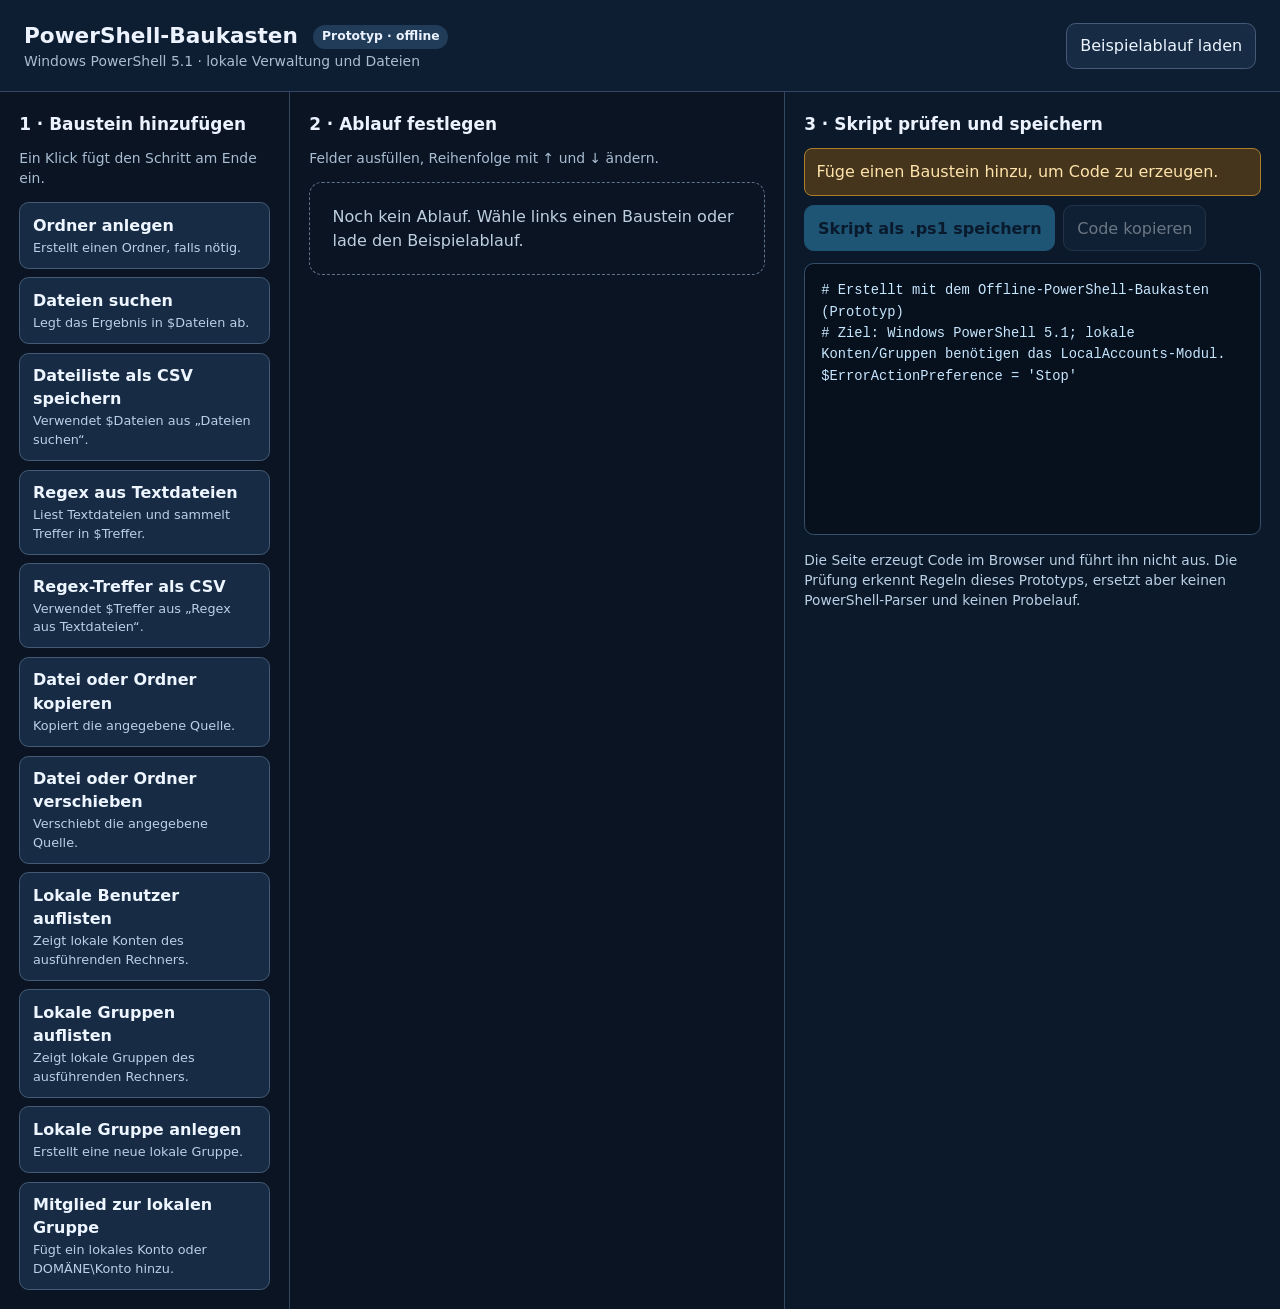
==== index.html @ 5ce344b5 "Add offline PowerShell builder prototype with regex extraction" ====
<!doctype html>
<html lang="de">
<head>
  <meta charset="utf-8">
  <meta name="viewport" content="width=device-width, initial-scale=1">
  <title>PowerShell-Baukasten · Offline-Prototyp</title>
  <style>
    :root { color-scheme: dark; font: 16px/1.45 system-ui, Segoe UI, sans-serif; background:#0a1423; color:#ecf3ff }
    * { box-sizing:border-box }
    body { margin:0 }
    button, input { font:inherit }
    button { border:1px solid #445a77; background:#172b44; color:#edf5ff; padding:.65rem .8rem; border-radius:.6rem; cursor:pointer }
    button:hover, button:focus-visible { background:#244363; outline-color:#6dbdfd }
    button:disabled { opacity:.42; cursor:default }
    .primary { background:#38a5db; border-color:#38a5db; color:#061c30; font-weight:700 }
    .primary:hover { background:#6bc5ee }
    header { display:flex; align-items:center; justify-content:space-between; flex-wrap:wrap; gap:1rem; padding:1.25rem 1.5rem; border-bottom:1px solid #344762; background:#0e1e32 }
    h1 { font-size:1.35rem; margin:0 }
    h2 { font-size:1.06rem; margin:0 0 .75rem }
    h3 { font-size:1rem; margin:0 }
    p { margin:.35rem 0 .85rem; color:#bad0e6 }
    .small { font-size:.87rem; color:#a9bdd2 }
    .tag { display:inline-block; background:#203c58; padding:.2rem .55rem; border-radius:999px; font-size:.77rem; margin-left:.5rem; vertical-align:middle }
    main { display:grid; grid-template-columns: minmax(220px,290px) minmax(370px,1fr) minmax(370px,1fr); min-height:calc(100vh - 80px) }
    section { padding:1.2rem; min-width:0; border-right:1px solid #344762 }
    section:last-child { border:0; background:#0c192a }
    .catalog { display:grid; gap:.55rem }
    .catalog button { text-align:left; display:grid; gap:.12rem }
    .catalog small { font-size:.8rem; color:#bad0e6 }
    .step { background:#13283d; border:1px solid #3c5873; border-radius:.8rem; padding:1rem; margin-bottom:.8rem }
    .stephead { display:flex; align-items:start; justify-content:space-between; gap:.5rem }
    .actions { display:flex; flex-wrap:wrap; gap:.35rem; justify-content:flex-end }
    .actions button { padding:.25rem .5rem; font-size:.86rem }
    .fields { display:grid; grid-template-columns:repeat(auto-fit,minmax(180px,1fr)); gap:.65rem; margin-top:.9rem }
    label { display:grid; gap:.25rem; color:#d7e8f8; font-size:.89rem }
    input { width:100%; border:1px solid #5d7691; border-radius:.4rem; background:#091a2b; color:#fff; padding:.55rem }
    input:focus-visible { outline:2px solid #65bdff }
    .warning { background:#45351d; border:1px solid #ad7e2a; color:#ffe3aa; border-radius:.5rem; padding:.7rem; margin:.6rem 0 }
    .ok { color:#b3e1ca; padding:.4rem 0 }
    pre { margin:.75rem 0; padding:1rem; min-height:17rem; background:#07111e; color:#c7e7ff; border:1px solid #36506b; border-radius:.6rem; white-space:pre-wrap; overflow-wrap:anywhere; font: .86rem/1.55 Consolas, 'Courier New', monospace }
    .toolbar { display:flex; gap:.5rem; flex-wrap:wrap }
    .empty { border:1px dashed #60748b; border-radius:.8rem; padding:1.4rem; color:#bed0e0 }
    .footnote { margin-top:1rem; font-size:.86rem }
    @media(max-width:1100px) { main { grid-template-columns:260px 1fr } section:last-child { grid-column:1/-1; border-top:1px solid #344762 } }
    @media(max-width:700px) { main { display:block } section { border-right:0; border-bottom:1px solid #344762 } }
  </style>
</head>
<body>
  <header>
    <div><h1>PowerShell-Baukasten <span class="tag">Prototyp · offline</span></h1><div class="small">Windows PowerShell 5.1 · lokale Verwaltung und Dateien</div></div>
    <button id="sample">Beispielablauf laden</button>
  </header>
  <main>
    <section aria-labelledby="catalog-title">
      <h2 id="catalog-title">1 · Baustein hinzufügen</h2>
      <p class="small">Ein Klick fügt den Schritt am Ende ein.</p>
      <div class="catalog" id="catalog"></div>
    </section>
    <section aria-labelledby="steps-title">
      <h2 id="steps-title">2 · Ablauf festlegen</h2>
      <p class="small">Felder ausfüllen, Reihenfolge mit ↑ und ↓ ändern.</p>
      <div id="steps" aria-live="polite"></div>
    </section>
    <section aria-labelledby="preview-title">
      <h2 id="preview-title">3 · Skript prüfen und speichern</h2>
      <div id="feedback" aria-live="polite"></div>
      <div class="toolbar">
        <button class="primary" id="download">Skript als .ps1 speichern</button>
        <button id="copy">Code kopieren</button>
      </div>
      <pre id="code" aria-label="PowerShell-Code"></pre>
      <p class="footnote">Die Seite erzeugt Code im Browser und führt ihn nicht aus. Die Prüfung erkennt Regeln dieses Prototyps, ersetzt aber keinen PowerShell-Parser und keinen Probelauf.</p>
    </section>
  </main>
  <script>
  'use strict';
  // Jede Definition enthält die Formularfelder und genau einen Codegenerator.
  // PowerShell-Literale werden nur über psQuote() erzeugt, um Eingaben abzugrenzen.
  const defs = {
    folder: { title:'Ordner anlegen', detail:'Erstellt einen Ordner, falls nötig.', fields:[['path','Ordnerpfad','C:\\Daten\\Archiv']], code:v=>`New-Item -ItemType Directory -Path ${psQuote(v.path)} -Force -ErrorAction Stop | Out-Null` },
    files: { title:'Dateien suchen', detail:'Legt das Ergebnis in $Dateien ab.', fields:[['path','Suchordner','C:\\Daten'],['filter','Dateimuster','*.txt']], code:v=>`$Dateien = @(Get-ChildItem -LiteralPath ${psQuote(v.path)} -Filter ${psQuote(v.filter)} -File -ErrorAction Stop)` },
    export: { title:'Dateiliste als CSV speichern', detail:'Verwendet $Dateien aus „Dateien suchen“.', fields:[['path','CSV-Zieldatei','C:\\Daten\\dateiliste.csv']], code:v=>`$Dateien | Select-Object Name, FullName, Length, LastWriteTime | Export-Csv -LiteralPath ${psQuote(v.path)} -NoTypeInformation -Delimiter ';' -Encoding UTF8 -ErrorAction Stop` },
    regex: { title:'Regex aus Textdateien', detail:'Liest Textdateien und sammelt Treffer in $Treffer.', fields:[['path','Suchordner','C:\\Daten'],['filter','Dateimuster','*.txt'],['pattern','Regulärer Ausdruck','(?m)^Kundennummer:\\s*(?<wert>\\S+)'],['group','Gruppe (Name oder Nummer)','wert']], code:v=>`$Treffer = @(foreach ($Datei in Get-ChildItem -LiteralPath ${psQuote(v.path)} -Filter ${psQuote(v.filter)} -File -ErrorAction Stop) {\r\n    $Inhalt = [string](Get-Content -LiteralPath $Datei.FullName -Raw -Encoding UTF8 -ErrorAction Stop)\r\n    foreach ($Fund in [regex]::Matches($Inhalt, ${psQuote(v.pattern)})) {\r\n        $Teil = $Fund.Groups[${/^\d+$/.test(v.group)?Number(v.group):psQuote(v.group)}]\r\n        if ($Teil.Success) {\r\n            [pscustomobject]@{ Datei = $Datei.FullName; Wert = $Teil.Value }\r\n        }\r\n    }\r\n})` },
    exportRegex: { title:'Regex-Treffer als CSV', detail:'Verwendet $Treffer aus „Regex aus Textdateien“.', fields:[['path','CSV-Zieldatei','C:\\Daten\\treffer.csv']], code:v=>`$Treffer | Export-Csv -LiteralPath ${psQuote(v.path)} -NoTypeInformation -Delimiter ';' -Encoding UTF8 -ErrorAction Stop` },
    copy: { title:'Datei oder Ordner kopieren', detail:'Kopiert die angegebene Quelle.', fields:[['source','Quellpfad','C:\\Daten\\Bericht.txt'],['target','Zielpfad','C:\\Archiv\\Bericht.txt']], code:v=>`Copy-Item -LiteralPath ${psQuote(v.source)} -Destination ${psQuote(v.target)} -Recurse -ErrorAction Stop` },
    move: { title:'Datei oder Ordner verschieben', detail:'Verschiebt die angegebene Quelle.', fields:[['source','Quellpfad','C:\\Daten\\Bericht.txt'],['target','Zielpfad','C:\\Archiv\\Bericht.txt']], code:v=>`Move-Item -LiteralPath ${psQuote(v.source)} -Destination ${psQuote(v.target)} -ErrorAction Stop` },
    users: { title:'Lokale Benutzer auflisten', detail:'Zeigt lokale Konten des ausführenden Rechners.', fields:[], code:()=>`Get-LocalUser | Select-Object Name, Enabled, Description | Format-Table -AutoSize` },
    groups: { title:'Lokale Gruppen auflisten', detail:'Zeigt lokale Gruppen des ausführenden Rechners.', fields:[], code:()=>`Get-LocalGroup | Select-Object Name, Description | Format-Table -AutoSize` },
    newgroup: { title:'Lokale Gruppe anlegen', detail:'Erstellt eine neue lokale Gruppe.', fields:[['group','Gruppenname','Projektteam']], code:v=>`New-LocalGroup -Name ${psQuote(v.group)} -ErrorAction Stop | Out-Null` },
    addmember: { title:'Mitglied zur lokalen Gruppe', detail:'Fügt ein lokales Konto oder DOMÄNE\\Konto hinzu.', fields:[['group','Gruppenname','Projektteam'],['member','Benutzer oder DOMÄNE\\Benutzer','Max']], code:v=>`Add-LocalGroupMember -Group ${psQuote(v.group)} -Member ${psQuote(v.member)} -ErrorAction Stop` }
  };
  const state = [];
  let nextId = 1;
  const $ = id => document.getElementById(id);
  const psQuote = value => "'" + value.replace(/'/g,"''") + "'";
  const badInput = value => /[\r\n\u0000-\u001f]/.test(value);

  function add(type, values={}) {
    state.push({id:nextId++, type, values:{...values}});
    render();
  }
  function renderCatalog() {
    for (const [type, d] of Object.entries(defs)) {
      const btn=document.createElement('button'); btn.type='button';
      const strong=document.createElement('strong'); strong.textContent=d.title;
      const small=document.createElement('small'); small.textContent=d.detail;
      btn.append(strong,small); btn.addEventListener('click',()=>add(type));
      $('catalog').append(btn);
    }
  }
  function renderSteps() {
    const root=$('steps'); root.replaceChildren();
    if (!state.length) { const empty=document.createElement('div'); empty.className='empty'; empty.textContent='Noch kein Ablauf. Wähle links einen Baustein oder lade den Beispielablauf.'; root.append(empty); return; }
    state.forEach((step,index)=>{
      const d=defs[step.type], card=document.createElement('article'); card.className='step';
      const head=document.createElement('div'); head.className='stephead';
      const title=document.createElement('h3'); title.textContent=`${index+1}. ${d.title}`;
      const actions=document.createElement('div'); actions.className='actions';
      for (const [label,delta] of [['↑',-1],['↓',1]]) {
        const btn=document.createElement('button'); btn.type='button'; btn.textContent=label;
        btn.setAttribute('aria-label',`${d.title} ${delta<0?'nach oben':'nach unten'}`);
        btn.disabled=index+delta<0 || index+delta>=state.length;
        btn.onclick=()=>{ [state[index],state[index+delta]]=[state[index+delta],state[index]]; render(); };
        actions.append(btn);
      }
      const remove=document.createElement('button'); remove.type='button'; remove.textContent='Entfernen';
      remove.onclick=()=>{state.splice(index,1);render()}; actions.append(remove);
      head.append(title,actions); card.append(head);
      if (d.fields.length) {
        const fields=document.createElement('div'); fields.className='fields';
        for (const [key,labelText,hint] of d.fields) {
          const label=document.createElement('label'); label.textContent=labelText;
          const input=document.createElement('input'); input.type='text'; input.placeholder=hint;
          input.value=step.values[key]??''; input.autocomplete='off';
          input.addEventListener('input',()=>{step.values[key]=input.value;updatePreview()});
          label.append(input); fields.append(label);
        }
        card.append(fields);
      }
      root.append(card);
    });
  }
  function build() {
    const errors=[], warnings=[], lines=[
      '# Erstellt mit dem Offline-PowerShell-Baukasten (Prototyp)',
      '# Ziel: Windows PowerShell 5.1; lokale Konten/Gruppen benötigen das LocalAccounts-Modul.',
      "$ErrorActionPreference = 'Stop'",''
    ];
    let seenFiles=false, seenRegex=false;
    const knownGroups=new Set();
    state.forEach((step,index)=>{
      const d=defs[step.type], v={}, number=index+1;
      for (const [key,label] of d.fields) {
        v[key]=(step.values[key]??'').trim();
        if (!v[key]) errors.push(`Schritt ${number}: „${label}“ fehlt.`);
        else if (badInput(v[key])) errors.push(`Schritt ${number}: „${label}“ enthält einen Zeilenumbruch oder ein Steuerzeichen.`);
      }
      if (step.type==='export' && !seenFiles) errors.push(`Schritt ${number}: „Dateien suchen“ muss vor dem CSV-Export stehen.`);
      if (step.type==='files') seenFiles=true;
      if (step.type==='exportRegex' && !seenRegex) errors.push(`Schritt ${number}: „Regex aus Textdateien“ muss vor dem Treffer-Export stehen.`);
      if (step.type==='regex') {
        seenRegex=true;
        if (v.group && !/^(?:0|[1-9]\d{0,3}|[A-Za-z_][A-Za-z_0-9]*)$/.test(v.group))
          errors.push(`Schritt ${number}: Die Regex-Gruppe muss eine Zahl oder ein Gruppenname sein.`);
        warnings.push(`Schritt ${number}: Die Dateien werden als UTF-8 gelesen. Die Regex-Syntax wird erst durch PowerShell beim Ausführen geprüft.`);
      }
      if (step.type==='addmember' && v.group && !knownGroups.has(v.group.toLocaleLowerCase('de-DE')))
        warnings.push(`Schritt ${number}: Die Gruppe „${v.group}“ muss bereits existieren oder vorher angelegt werden.`);
      if (step.type==='newgroup' && v.group) knownGroups.add(v.group.toLocaleLowerCase('de-DE'));
      if (['copy','move'].includes(step.type) && v.source && v.target && v.source.toLowerCase()===v.target.toLowerCase())
        errors.push(`Schritt ${number}: Quelle und Ziel sind identisch.`);
      if (Object.values(v).some(value=>!value || badInput(value))) {
        lines.push(`# Schritt ${number}: ${d.title} – Eingaben fehlen oder sind ungültig.`,'');
      } else {
        lines.push(`# Schritt ${number}: ${d.title}`,d.code(v),'');
      }
    });
    if (!state.length) warnings.push('Füge einen Baustein hinzu, um Code zu erzeugen.');
    if (state.some(step=>['users','groups','newgroup','addmember'].includes(step.type)))
      warnings.push('Lokale Benutzer und Gruppen beziehen sich auf den Rechner, auf dem das Skript später läuft. Das LocalAccounts-Modul ist in der 32-Bit-PowerShell auf einem 64-Bit-System nicht verfügbar.');
    return {code:lines.join('\r\n').trimEnd()+'\r\n',errors,warnings};
  }
  function updatePreview() {
    const result=build(), feedback=$('feedback'); feedback.replaceChildren();
    for (const message of result.errors) { const p=document.createElement('div');p.className='warning';p.textContent=message;feedback.append(p); }
    for (const message of result.warnings) { const p=document.createElement('div');p.className='warning';p.textContent=message;feedback.append(p); }
    if (state.length && !result.errors.length) { const p=document.createElement('div');p.className='ok';p.textContent='Alle Pflichtfelder und bekannten Reihenfolgeregeln erfüllt.';feedback.append(p); }
    $('code').textContent=result.code;
    $('download').disabled=!!result.errors.length || !state.length;
    $('copy').disabled=!!result.errors.length || !state.length;
  }
  function render() { renderSteps(); updatePreview(); }
  $('sample').onclick=()=>{
    state.length=0;
    add('folder',{path:'C:\\Daten\\Export'});
    add('regex',{path:'C:\\Daten',filter:'*.txt',pattern:'(?m)^Kundennummer:\\s*(?<wert>\\S+)',group:'wert'});
    add('exportRegex',{path:'C:\\Daten\\Export\\treffer.csv'});
  };
  $('download').onclick=()=>{
    const result=build(); if (result.errors.length || !state.length) return;
    // UTF-8-BOM: Windows PowerShell 5.1 erkennt damit Umlaute im Skript zuverlässig.
    const url=URL.createObjectURL(new Blob(['\uFEFF',result.code],{type:'text/plain;charset=utf-8'}));
    const a=document.createElement('a');a.href=url;a.download='Mein-Skript.ps1';document.body.append(a);a.click();a.remove();
    setTimeout(()=>URL.revokeObjectURL(url),1000);
  };
  $('copy').onclick=async()=>{
    const result=build(); if (result.errors.length || !state.length) return;
    try { await navigator.clipboard.writeText(result.code); $('copy').textContent='Kopiert'; setTimeout(()=>$('copy').textContent='Code kopieren',1800); }
    catch { $('copy').textContent='Kopieren hier gesperrt'; setTimeout(()=>$('copy').textContent='Code kopieren',2400); }
  };
  renderCatalog(); render();
  </script>
</body>
</html>
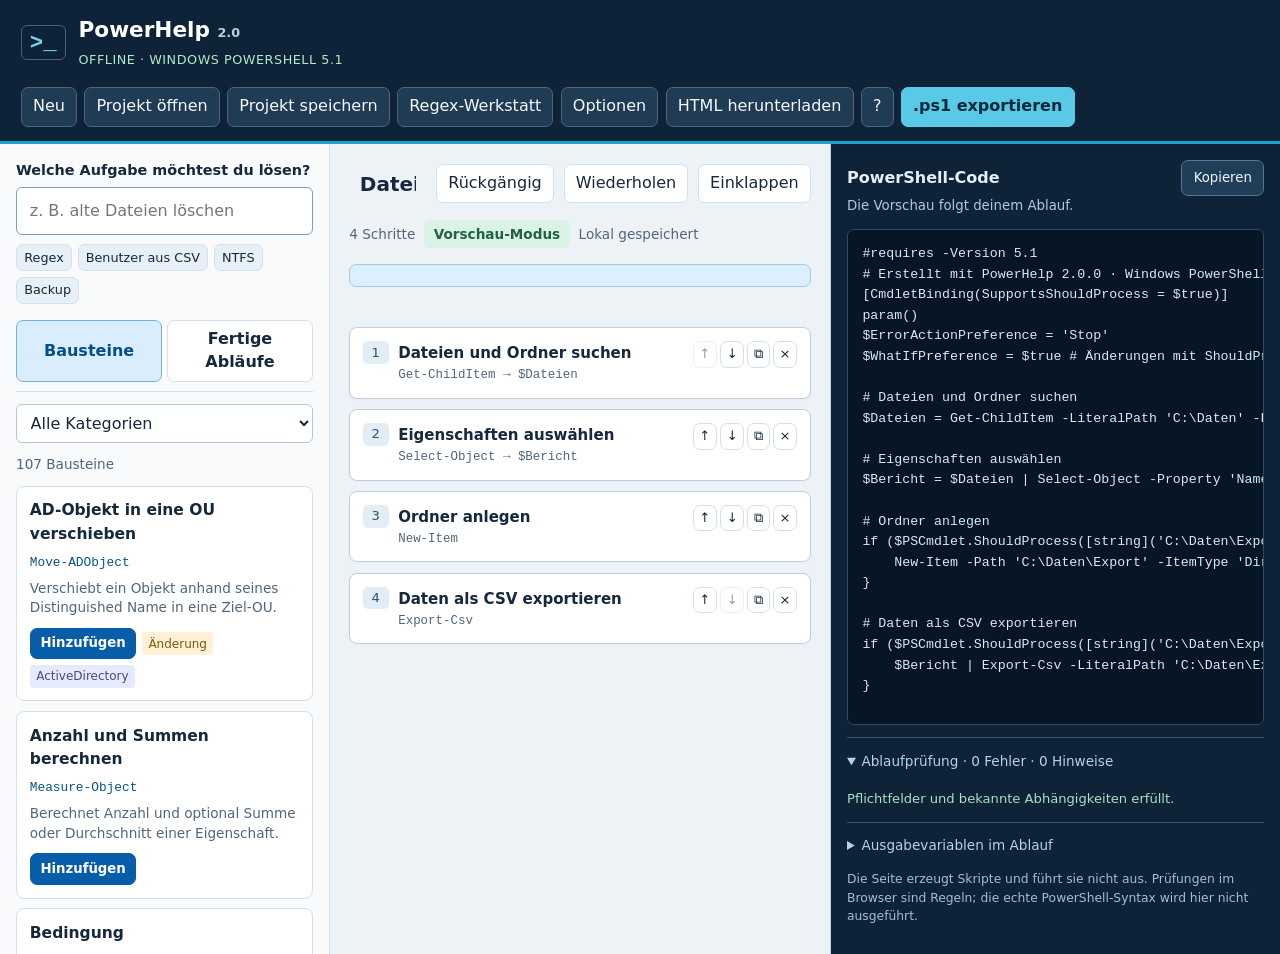
==== commit 32808a66: "Release PowerHelp 2.0: offline admin library, smart search, workflows and regex workshop" ====
--- a/index.html
+++ b/index.html
@@ -1,214 +1,520 @@
 <!doctype html>
 <html lang="de">
 <head>
-  <meta charset="utf-8">
-  <meta name="viewport" content="width=device-width, initial-scale=1">
-  <title>PowerShell-Baukasten · Offline-Prototyp</title>
-  <style>
-    :root { color-scheme: dark; font: 16px/1.45 system-ui, Segoe UI, sans-serif; background:#0a1423; color:#ecf3ff }
-    * { box-sizing:border-box }
-    body { margin:0 }
-    button, input { font:inherit }
-    button { border:1px solid #445a77; background:#172b44; color:#edf5ff; padding:.65rem .8rem; border-radius:.6rem; cursor:pointer }
-    button:hover, button:focus-visible { background:#244363; outline-color:#6dbdfd }
-    button:disabled { opacity:.42; cursor:default }
-    .primary { background:#38a5db; border-color:#38a5db; color:#061c30; font-weight:700 }
-    .primary:hover { background:#6bc5ee }
-    header { display:flex; align-items:center; justify-content:space-between; flex-wrap:wrap; gap:1rem; padding:1.25rem 1.5rem; border-bottom:1px solid #344762; background:#0e1e32 }
-    h1 { font-size:1.35rem; margin:0 }
-    h2 { font-size:1.06rem; margin:0 0 .75rem }
-    h3 { font-size:1rem; margin:0 }
-    p { margin:.35rem 0 .85rem; color:#bad0e6 }
-    .small { font-size:.87rem; color:#a9bdd2 }
-    .tag { display:inline-block; background:#203c58; padding:.2rem .55rem; border-radius:999px; font-size:.77rem; margin-left:.5rem; vertical-align:middle }
-    main { display:grid; grid-template-columns: minmax(220px,290px) minmax(370px,1fr) minmax(370px,1fr); min-height:calc(100vh - 80px) }
-    section { padding:1.2rem; min-width:0; border-right:1px solid #344762 }
-    section:last-child { border:0; background:#0c192a }
-    .catalog { display:grid; gap:.55rem }
-    .catalog button { text-align:left; display:grid; gap:.12rem }
-    .catalog small { font-size:.8rem; color:#bad0e6 }
-    .step { background:#13283d; border:1px solid #3c5873; border-radius:.8rem; padding:1rem; margin-bottom:.8rem }
-    .stephead { display:flex; align-items:start; justify-content:space-between; gap:.5rem }
-    .actions { display:flex; flex-wrap:wrap; gap:.35rem; justify-content:flex-end }
-    .actions button { padding:.25rem .5rem; font-size:.86rem }
-    .fields { display:grid; grid-template-columns:repeat(auto-fit,minmax(180px,1fr)); gap:.65rem; margin-top:.9rem }
-    label { display:grid; gap:.25rem; color:#d7e8f8; font-size:.89rem }
-    input { width:100%; border:1px solid #5d7691; border-radius:.4rem; background:#091a2b; color:#fff; padding:.55rem }
-    input:focus-visible { outline:2px solid #65bdff }
-    .warning { background:#45351d; border:1px solid #ad7e2a; color:#ffe3aa; border-radius:.5rem; padding:.7rem; margin:.6rem 0 }
-    .ok { color:#b3e1ca; padding:.4rem 0 }
-    pre { margin:.75rem 0; padding:1rem; min-height:17rem; background:#07111e; color:#c7e7ff; border:1px solid #36506b; border-radius:.6rem; white-space:pre-wrap; overflow-wrap:anywhere; font: .86rem/1.55 Consolas, 'Courier New', monospace }
-    .toolbar { display:flex; gap:.5rem; flex-wrap:wrap }
-    .empty { border:1px dashed #60748b; border-radius:.8rem; padding:1.4rem; color:#bed0e0 }
-    .footnote { margin-top:1rem; font-size:.86rem }
-    @media(max-width:1100px) { main { grid-template-columns:260px 1fr } section:last-child { grid-column:1/-1; border-top:1px solid #344762 } }
-    @media(max-width:700px) { main { display:block } section { border-right:0; border-bottom:1px solid #344762 } }
-  </style>
+<meta charset="utf-8"><meta name="viewport" content="width=device-width, initial-scale=1">
+<meta http-equiv="Content-Security-Policy" content="default-src 'none'; script-src 'unsafe-inline'; style-src 'unsafe-inline'; worker-src blob:; img-src data:; connect-src 'none'; base-uri 'none'; form-action 'none'">
+<meta name="description" content="PowerHelp: Offline-Baukasten für Windows PowerShell 5.1. Serveraufgaben, Regex, Suche, Vorlagen und Skript-Export.">
+<title>PowerHelp · Offline-PowerShell-Werkstatt</title>
+<style>:root{color-scheme:light;--bg:#edf2f7;--surface:#fff;--text:#15283d;--muted:#52667b;--line:#d4dfeb;--blue:#075da7;--dark:#0e2238;--cyan:#76d5eb;--danger:#ae263b;--amber:#80550c;font:16px/1.5 'Segoe UI',system-ui,sans-serif}*{box-sizing:border-box}body{margin:0;background:var(--bg);color:var(--text)}button,input,textarea,select{font:inherit}button{cursor:pointer;border:1px solid var(--line);background:#fff;color:var(--text);border-radius:7px;padding:.48rem .7rem;line-height:1.4}button:hover{border-color:#81a7c9;background:#f0f7fd}button:disabled{opacity:.45;cursor:default}button:focus-visible,input:focus-visible,select:focus-visible,textarea:focus-visible,summary:focus-visible{outline:3px solid #50b6ef;outline-offset:2px}.primary{background:var(--blue);color:#fff;border-color:var(--blue);font-weight:650}.primary:hover{background:#064e8b;color:#fff}.quiet{background:transparent}.danger{color:var(--danger)}input,select,textarea{width:100%;min-width:0;border:1px solid #b5c6d8;border-radius:6px;padding:.48rem .6rem;background:#fff;color:var(--text)}textarea{resize:vertical;min-height:90px}header{background:var(--dark);color:#fff;padding:.9rem 1.3rem;display:flex;align-items:center;justify-content:space-between;gap:1rem;flex-wrap:wrap;border-bottom:3px solid #23a3c3}.brand{display:flex;gap:.8rem;align-items:center}.logo{color:var(--cyan);font:700 1.4rem Consolas,monospace;border:1px solid #45647e;border-radius:6px;padding:.2rem .5rem}.brand h1{font-size:1.35rem;margin:0}.brand small{color:#b9cfdf;font-size:.8rem}.header-actions{display:flex;flex-wrap:wrap;gap:.45rem}.header-actions button{background:#203b54;border-color:#4b677f;color:#f4f9ff}.header-actions .primary{background:#58cae6;border-color:#58cae6;color:#05293b}.header-actions button:hover{background:#315573}.header-actions .primary:hover{background:#8cdcef}.offline{color:#b3e9c4;font-size:.8rem;letter-spacing:.04em;text-transform:uppercase}.app{display:grid;grid-template-columns:minmax(280px,330px) minmax(400px,1fr) minmax(330px,450px);height:calc(100dvh - 90px);min-height:620px}.library{background:#f8fafc;border-right:1px solid var(--line);padding:1rem;overflow:auto}.workspace{overflow:auto;padding:1rem 1.2rem 2rem;min-width:0}.preview{background:#0e2238;color:#e4effa;display:flex;flex-direction:column;min-width:0;overflow:auto;border-left:1px solid #c4d3e3;padding:1rem}.searchlabel{font-size:.9rem;font-weight:700;display:block;margin-bottom:.35rem}.searchbox{font-size:1rem;padding:.7rem .8rem;border:1px solid #7b9ebe}.tabs{display:flex;margin:1rem 0 .8rem;gap:.3rem;border-bottom:1px solid var(--line);padding-bottom:.55rem}.tabs button{flex:1;font-weight:650}.tabs button[aria-selected=true]{background:#d9edfc;color:#034e8b;border-color:#7aafda}.searchchips{display:flex;flex-wrap:wrap;gap:.35rem;margin:.55rem 0 .85rem}.searchchips button{font-size:.8rem;padding:.22rem .45rem;background:#e7eff7}.resultcount{color:var(--muted);font-size:.85rem;margin:.7rem 0}.result{border:1px solid var(--line);background:#fff;padding:.8rem;border-radius:8px;margin-bottom:.6rem}.result h3{font-size:.97rem;margin:0 0 .2rem}.result p{font-size:.85rem;line-height:1.45;color:var(--muted);margin:.35rem 0 .6rem}.result code{font-size:.8rem;color:#075487;font-family:Consolas,monospace}.result .buttons{display:flex;gap:.35rem;align-items:center;flex-wrap:wrap}.result .buttons button{padding:.35rem .6rem;font-size:.83rem}.badge{display:inline-block;font-size:.75rem;padding:.14rem .4rem;background:#eaf0f6;color:#3a536a;border-radius:4px}.badge.change{background:#fff0d6;color:#80550c}.badge.module{background:#e7eafd;color:#424c89;overflow-wrap:anywhere}.workspace-title{display:flex;justify-content:space-between;align-items:center;gap:.6rem;margin-bottom:.8rem}.workspace-title input{font-size:1.25rem;font-weight:650;background:transparent;border:1px solid transparent;max-width:600px}.workspace-title input:focus{background:white;border-color:#8dadc8}.subline{display:flex;gap:.55rem;flex-wrap:wrap;align-items:center;color:var(--muted);font-size:.85rem;margin-bottom:1rem}.mode{padding:.25rem .6rem;border-radius:5px;font-weight:650;background:#fff0d6;color:#755012}.mode.on{background:#dbf2e7;color:#21633e}.insert-target{background:#dcefff;border:1px solid #a4cae8;padding:.65rem .8rem;border-radius:7px;font-size:.88rem;margin-bottom:.8rem;display:flex;justify-content:space-between;align-items:center;gap:.4rem}.step{border:1px solid #becfe0;border-radius:8px;background:white;margin-bottom:.65rem;box-shadow:0 1px 2px #20304009}.step.selected{border-color:#4c9cd2;box-shadow:0 0 0 1px #4c9cd2}.step summary{list-style:none;cursor:pointer;padding:.8rem;display:flex;gap:.6rem;align-items:flex-start}.step summary::-webkit-details-marker{display:none}.stepnum{background:#e3edf6;color:#255577;border-radius:5px;min-width:1.6rem;padding:.1rem .25rem;text-align:center;font-size:.82rem}.steplabel{flex:1;min-width:0}.steplabel strong{font-size:.94rem}.steplabel code{display:block;color:var(--muted);font: .78rem/1.4 Consolas,monospace;overflow-wrap:anywhere;margin-top:.15rem}.step-actions{display:flex;gap:.2rem;flex-wrap:wrap;justify-content:end;max-width:145px}.step-actions button{font-size:.82rem;padding:.2rem .35rem}.step-body{padding:0 .8rem .8rem}.fields{display:grid;grid-template-columns:repeat(auto-fit,minmax(180px,1fr));gap:.7rem;margin-top:.5rem}.field{display:grid;align-content:start;gap:.22rem;min-width:0}.fieldlabel{display:flex;align-items:center;justify-content:space-between;font-size:.84rem;font-weight:600;gap:.3rem}.fieldlabel button{font:.74rem Consolas,monospace;padding:.12rem .3rem;color:#08619c}.fieldlabel button.active{background:#d9edfc;border-color:#81b4d9}.field.wide{grid-column:1/-1}.field textarea{font:.87rem/1.5 Consolas,monospace}.check{display:flex;gap:.5rem;align-items:center;font-size:.86rem;font-weight:500;padding:.25rem 0}.check input{width:17px;height:17px}.helptext{font-size:.79rem;color:var(--muted)}.description{margin:.15rem 0 .65rem;color:var(--muted);font-size:.85rem}.outfield{margin-top:.65rem;padding-top:.65rem;border-top:1px dashed var(--line)}.children{margin:.7rem 0 0 .3rem;border-left:3px solid #a5c9e3;padding-left:.8rem}.block-tools{display:flex;gap:.4rem;flex-wrap:wrap;margin-top:.65rem}.block-tools button{font-size:.82rem}.step-error{font-size:.82rem;color:#a52537;padding:.5rem;background:#fff0f0;border-radius:5px;margin-top:.5rem}.empty{border:1px dashed #a0b5c9;border-radius:9px;padding:1.4rem;color:var(--muted);text-align:center}.empty h3{color:var(--text);font-size:1.1rem}.preview h2{margin:0;font-size:1rem}.preview-head{display:flex;justify-content:space-between;align-items:center;gap:.5rem}.preview small{color:#b3c9db}.preview button{background:#203e58;color:#edf7ff;border-color:#58768f;font-size:.83rem}.code{flex:1;overflow:auto;min-height:260px;max-height:60vh;background:#071625;border:1px solid #304b63;border-radius:7px;margin:.8rem 0;padding:.9rem;white-space:pre;tab-size:4;font:.83rem/1.55 Consolas,'Courier New',monospace;color:#d5e9f8}.issues{font-size:.82rem;line-height:1.45}.issue{padding:.55rem .65rem;border:1px solid #726348;background:#352f22;border-radius:5px;margin:.4rem 0;color:#ffdda0}.issue.error{color:#ffbdc8;background:#3b2430;border-color:#8e4659}.issue button{border:0;background:transparent;color:inherit;padding:0;text-align:left;font-size:inherit;width:100%}.checkok{color:#a9e2c2}.footer-note{font-size:.77rem;color:#a6bdd0;margin-top:.6rem}.variable-chips{display:flex;gap:.3rem;flex-wrap:wrap;margin:.7rem 0}.variable-chips button{font:.8rem Consolas,monospace;background:#203e58;color:#d5e9f8;border-color:#577790}.preview .collapsible{border-top:1px solid #37556e;padding-top:.5rem}.preview .collapsible summary{cursor:pointer;padding:.3rem 0;font-size:.85rem;color:#b8d2e5}.statusbar{font-size:.8rem;color:var(--muted);min-height:1.2rem;margin-bottom:.5rem}dialog{width:min(1000px,94vw);max-height:92dvh;border:1px solid #a6bdcf;border-radius:12px;box-shadow:0 20px 80px #001a3659;padding:1.4rem;background:#f7fafc;color:var(--text)}dialog::backdrop{background:#081728aa}.dialoghead{display:flex;justify-content:space-between;gap:1rem;align-items:center;margin-bottom:1rem}.dialoghead h2{margin:0;font-size:1.2rem}.dialoghead button{min-width:38px}.dialoggrid{display:grid;grid-template-columns:1fr 1fr;gap:1rem}.dialoggrid h3{font-size:.97rem;margin:.3rem 0}.dialoggrid textarea{min-height:220px;font:.87rem/1.5 Consolas,monospace}.dialogcontrols{display:flex;align-items:end;gap:.6rem;flex-wrap:wrap;margin:.8rem 0}.dialogcontrols label{min-width:120px;flex:1;font-size:.86rem;display:grid;gap:.3rem}.regex-note{font-size:.85rem;color:#52667b;background:#e6f0f7;border-radius:6px;padding:.65rem}.regex-result{overflow:auto;max-height:300px}.regex-result table{width:100%;border-collapse:collapse;background:white;font-size:.84rem}.regex-result th,.regex-result td{padding:.4rem .6rem;border-bottom:1px solid var(--line);text-align:left;overflow-wrap:anywhere;max-width:500px}.regex-result td:last-child{white-space:pre-wrap}.dialognote{color:var(--muted);font-size:.88rem}.settings-grid{display:grid;gap:.9rem}.settings-grid label{display:grid;gap:.3rem;font-size:.9rem}.settings-grid .check{display:flex}.help h3{font-size:1rem;color:#0c588b}.help p,.help li{font-size:.92rem;line-height:1.65}.help code{font-family:Consolas,monospace;background:#e6eef5;padding:.1rem .25rem}.toast{position:fixed;bottom:1rem;left:50%;transform:translateX(-50%);max-width:90vw;background:#17354f;color:#fff;padding:.7rem 1.2rem;border-radius:8px;box-shadow:0 5px 20px #11223344;z-index:99}.visually-hidden{position:absolute;width:1px;height:1px;padding:0;margin:-1px;overflow:hidden;clip:rect(0,0,0,0);white-space:nowrap;border:0}.dragover{outline:3px dashed #57a5d9}.clearsearch{width:auto;margin-left:.4rem}@media(min-width:1500px){.app{grid-template-columns:350px minmax(480px,1fr) 510px}}@media(max-width:1180px){.app{grid-template-columns:290px 1fr;height:auto;min-height:0}.library{max-height:calc(100dvh - 100px);position:sticky;top:0}.workspace{min-height:650px}.preview{grid-column:1/-1;min-height:450px;border-top:1px solid #37556e}.code{max-height:600px}}@media(max-width:720px){header{padding:.7rem}.header-actions{gap:.3rem}.header-actions button{font-size:.82rem}.brand h1{font-size:1.15rem}.app{display:block}.library{position:static;max-height:480px;border-bottom:1px solid var(--line)}.workspace{min-height:300px;padding:1rem .7rem}.preview{padding:.8rem}.fields,.dialoggrid{grid-template-columns:1fr}.step-actions{max-width:120px}.step summary{padding:.65rem;gap:.35rem}.children{margin-left:0;padding-left:.5rem}.workspace-title input{font-size:1.1rem}.code{font-size:.8rem}.dialogcontrols{align-items:stretch}.dialogcontrols button{width:100%}dialog{padding:1rem}.preview .code{white-space:pre-wrap;overflow-wrap:anywhere}}
+</style>
 </head>
 <body>
-  <header>
-    <div><h1>PowerShell-Baukasten <span class="tag">Prototyp · offline</span></h1><div class="small">Windows PowerShell 5.1 · lokale Verwaltung und Dateien</div></div>
-    <button id="sample">Beispielablauf laden</button>
-  </header>
-  <main>
-    <section aria-labelledby="catalog-title">
-      <h2 id="catalog-title">1 · Baustein hinzufügen</h2>
-      <p class="small">Ein Klick fügt den Schritt am Ende ein.</p>
-      <div class="catalog" id="catalog"></div>
-    </section>
-    <section aria-labelledby="steps-title">
-      <h2 id="steps-title">2 · Ablauf festlegen</h2>
-      <p class="small">Felder ausfüllen, Reihenfolge mit ↑ und ↓ ändern.</p>
-      <div id="steps" aria-live="polite"></div>
-    </section>
-    <section aria-labelledby="preview-title">
-      <h2 id="preview-title">3 · Skript prüfen und speichern</h2>
-      <div id="feedback" aria-live="polite"></div>
-      <div class="toolbar">
-        <button class="primary" id="download">Skript als .ps1 speichern</button>
-        <button id="copy">Code kopieren</button>
-      </div>
-      <pre id="code" aria-label="PowerShell-Code"></pre>
-      <p class="footnote">Die Seite erzeugt Code im Browser und führt ihn nicht aus. Die Prüfung erkennt Regeln dieses Prototyps, ersetzt aber keinen PowerShell-Parser und keinen Probelauf.</p>
-    </section>
-  </main>
-  <script>
-  'use strict';
-  // Jede Definition enthält die Formularfelder und genau einen Codegenerator.
-  // PowerShell-Literale werden nur über psQuote() erzeugt, um Eingaben abzugrenzen.
-  const defs = {
-    folder: { title:'Ordner anlegen', detail:'Erstellt einen Ordner, falls nötig.', fields:[['path','Ordnerpfad','C:\\Daten\\Archiv']], code:v=>`New-Item -ItemType Directory -Path ${psQuote(v.path)} -Force -ErrorAction Stop | Out-Null` },
-    files: { title:'Dateien suchen', detail:'Legt das Ergebnis in $Dateien ab.', fields:[['path','Suchordner','C:\\Daten'],['filter','Dateimuster','*.txt']], code:v=>`$Dateien = @(Get-ChildItem -LiteralPath ${psQuote(v.path)} -Filter ${psQuote(v.filter)} -File -ErrorAction Stop)` },
-    export: { title:'Dateiliste als CSV speichern', detail:'Verwendet $Dateien aus „Dateien suchen“.', fields:[['path','CSV-Zieldatei','C:\\Daten\\dateiliste.csv']], code:v=>`$Dateien | Select-Object Name, FullName, Length, LastWriteTime | Export-Csv -LiteralPath ${psQuote(v.path)} -NoTypeInformation -Delimiter ';' -Encoding UTF8 -ErrorAction Stop` },
-    regex: { title:'Regex aus Textdateien', detail:'Liest Textdateien und sammelt Treffer in $Treffer.', fields:[['path','Suchordner','C:\\Daten'],['filter','Dateimuster','*.txt'],['pattern','Regulärer Ausdruck','(?m)^Kundennummer:\\s*(?<wert>\\S+)'],['group','Gruppe (Name oder Nummer)','wert']], code:v=>`$Treffer = @(foreach ($Datei in Get-ChildItem -LiteralPath ${psQuote(v.path)} -Filter ${psQuote(v.filter)} -File -ErrorAction Stop) {\r\n    $Inhalt = [string](Get-Content -LiteralPath $Datei.FullName -Raw -Encoding UTF8 -ErrorAction Stop)\r\n    foreach ($Fund in [regex]::Matches($Inhalt, ${psQuote(v.pattern)})) {\r\n        $Teil = $Fund.Groups[${/^\d+$/.test(v.group)?Number(v.group):psQuote(v.group)}]\r\n        if ($Teil.Success) {\r\n            [pscustomobject]@{ Datei = $Datei.FullName; Wert = $Teil.Value }\r\n        }\r\n    }\r\n})` },
-    exportRegex: { title:'Regex-Treffer als CSV', detail:'Verwendet $Treffer aus „Regex aus Textdateien“.', fields:[['path','CSV-Zieldatei','C:\\Daten\\treffer.csv']], code:v=>`$Treffer | Export-Csv -LiteralPath ${psQuote(v.path)} -NoTypeInformation -Delimiter ';' -Encoding UTF8 -ErrorAction Stop` },
-    copy: { title:'Datei oder Ordner kopieren', detail:'Kopiert die angegebene Quelle.', fields:[['source','Quellpfad','C:\\Daten\\Bericht.txt'],['target','Zielpfad','C:\\Archiv\\Bericht.txt']], code:v=>`Copy-Item -LiteralPath ${psQuote(v.source)} -Destination ${psQuote(v.target)} -Recurse -ErrorAction Stop` },
-    move: { title:'Datei oder Ordner verschieben', detail:'Verschiebt die angegebene Quelle.', fields:[['source','Quellpfad','C:\\Daten\\Bericht.txt'],['target','Zielpfad','C:\\Archiv\\Bericht.txt']], code:v=>`Move-Item -LiteralPath ${psQuote(v.source)} -Destination ${psQuote(v.target)} -ErrorAction Stop` },
-    users: { title:'Lokale Benutzer auflisten', detail:'Zeigt lokale Konten des ausführenden Rechners.', fields:[], code:()=>`Get-LocalUser | Select-Object Name, Enabled, Description | Format-Table -AutoSize` },
-    groups: { title:'Lokale Gruppen auflisten', detail:'Zeigt lokale Gruppen des ausführenden Rechners.', fields:[], code:()=>`Get-LocalGroup | Select-Object Name, Description | Format-Table -AutoSize` },
-    newgroup: { title:'Lokale Gruppe anlegen', detail:'Erstellt eine neue lokale Gruppe.', fields:[['group','Gruppenname','Projektteam']], code:v=>`New-LocalGroup -Name ${psQuote(v.group)} -ErrorAction Stop | Out-Null` },
-    addmember: { title:'Mitglied zur lokalen Gruppe', detail:'Fügt ein lokales Konto oder DOMÄNE\\Konto hinzu.', fields:[['group','Gruppenname','Projektteam'],['member','Benutzer oder DOMÄNE\\Benutzer','Max']], code:v=>`Add-LocalGroupMember -Group ${psQuote(v.group)} -Member ${psQuote(v.member)} -ErrorAction Stop` }
-  };
-  const state = [];
-  let nextId = 1;
-  const $ = id => document.getElementById(id);
-  const psQuote = value => "'" + value.replace(/'/g,"''") + "'";
-  const badInput = value => /[\r\n\u0000-\u001f]/.test(value);
+<header>
+ <div class="brand"><span class="logo" aria-hidden="true">&gt;_</span><div><h1>PowerHelp <small>2.0</small></h1><span class="offline">Offline · Windows PowerShell 5.1</span></div></div>
+ <div class="header-actions"><button id="newProject">Neu</button><button id="importProject">Projekt öffnen</button><button id="saveProject">Projekt speichern</button><button id="regexOpen">Regex-Werkstatt</button><button id="settingsOpen">Optionen</button><button id="helpOpen" aria-label="Hilfe">?</button><button class="primary" id="exportScript">.ps1 exportieren</button></div>
+</header>
+<main class="app">
+ <aside class="library" aria-label="Befehlsbibliothek">
+  <label class="searchlabel" for="search">Welche Aufgabe möchtest du lösen?</label>
+  <input class="searchbox" id="search" type="search" placeholder="z. B. alte Dateien löschen" autocomplete="off">
+  <div class="searchchips"><button data-search="Regex Daten extrahieren">Regex</button><button data-search="Benutzer CSV">Benutzer aus CSV</button><button data-search="NTFS Rechte">NTFS</button><button data-search="Backup">Backup</button></div>
+  <div class="tabs" role="tablist" aria-label="Bibliothekstyp"><button role="tab" aria-selected="true" id="commandsTab">Bausteine</button><button role="tab" aria-selected="false" id="templatesTab">Fertige Abläufe</button></div>
+  <label class="visually-hidden" for="category">Kategorie</label><select id="category"></select>
+  <p class="resultcount" id="resultcount" aria-live="polite"></p>
+  <div id="results"></div>
+ </aside>
+ <section class="workspace" aria-label="Skriptablauf">
+  <div class="workspace-title"><label class="visually-hidden" for="projectTitle">Projektname</label><input id="projectTitle" value="Mein Skript" maxlength="150"><button id="collapseAll" title="Alle Schritte einklappen">Einklappen</button></div>
+  <div class="subline"><span id="stepCount"></span><span class="mode on" id="modeBadge">Vorschau-Modus</span><span id="autosave">Lokal gespeichert</span></div>
+  <div class="insert-target" id="insertTarget" hidden></div>
+  <div class="statusbar" id="status" aria-live="polite"></div>
+  <div id="steps"></div>
+ </section>
+ <section class="preview" aria-label="Skriptvorschau">
+  <div class="preview-head"><h2>PowerShell-Code</h2><button id="copyCode">Kopieren</button></div>
+  <small>Die Vorschau folgt deinem Ablauf.</small>
+  <pre class="code" id="code" tabindex="0" aria-label="Generiertes Skript"></pre>
+  <details class="collapsible" open><summary id="issuesSummary">Ablaufprüfung</summary><div id="issues" class="issues" aria-live="polite"></div></details>
+  <details class="collapsible"><summary>Ausgabevariablen im Ablauf</summary><div class="variable-chips" id="variables"></div><small>Ein Klick kopiert den Variablennamen.</small></details>
+  <p class="footer-note">Die Seite erzeugt Skripte und führt sie nicht aus. Prüfungen im Browser sind Regeln; die echte PowerShell-Syntax wird hier nicht ausgeführt.</p>
+ </section>
+</main>
+<input id="projectFile" type="file" accept=".json,.powerhelp" hidden>
+<dialog id="settingsDialog" aria-labelledby="settingsTitle">
+ <div class="dialoghead"><h2 id="settingsTitle">Skriptoptionen</h2><button data-close="settingsDialog" aria-label="Optionen schließen">×</button></div>
+ <div class="settings-grid">
+  <label class="check"><input id="previewMode" type="checkbox" checked>Vorschau-Modus: Änderungen durch ShouldProcess überspringen</label>
+  <p class="dialognote">Lesebefehle laufen weiterhin. Für den Echtbetrieb diese Option deaktivieren. Exportierte Skripte unterstützen außerdem <code>-WhatIf</code>. Eigener Code muss mit der passenden Wirkung gekennzeichnet sein.</p>
+  <label class="check"><input id="commentsMode" type="checkbox" checked>Schritte im Code kommentieren</label>
+  <label>Optionale Skriptparameter <textarea id="scriptParams" placeholder="[string]$Quellordner = 'C:\Daten'"></textarea></label>
+  <label class="check"><input id="transcriptMode" type="checkbox">Konsolenausgabe protokollieren (Start-Transcript)</label>
+  <label>Protokollpfad <input id="logPath" value="C:\Daten\PowerHelp.log"></label>
+ </div>
+</dialog>
+<dialog id="regexDialog" aria-labelledby="regexTitle">
+ <div class="dialoghead"><h2 id="regexTitle">Regex-Werkstatt</h2><button data-close="regexDialog" aria-label="Regex-Werkstatt schließen">×</button></div>
+ <div class="dialoggrid"><div><h3>Beispieltext</h3><label class="visually-hidden" for="regexText">Beispieltext für Regex</label><textarea id="regexText">Kundennummer: 12345
+Kundennummer: AB-6789
+Datum: 02.10.2026</textarea><div class="dialogcontrols"><label>Textdatei laden <input id="regexFile" type="file" accept=".txt,.log,.csv,.json"></label><label>Dateikodierung <select id="regexEncoding"><option value="utf-8">UTF-8</option><option value="windows-1252">Windows-1252 / ANSI</option><option value="utf-16le">UTF-16 LE</option></select></label></div></div><div><h3>Suchausdruck</h3><label class="visually-hidden" for="regexPattern">Regex-Muster</label><textarea id="regexPattern">(?m)^Kundennummer:\s*(?&lt;wert&gt;\S+)</textarea><div class="dialogcontrols"><label>Treffergruppe <input id="regexGroup" value="wert"></label><label>Beispielmuster <select id="regexExample"><option value="customer">Kundennummer</option><option value="email">E-Mail-Adresse</option><option value="ip">IPv4-Muster</option><option value="date">Datum TT.MM.JJJJ</option><option value="number">Zahl nach ID:</option></select></label></div></div></div>
+ <p class="regex-note">Die Vorschau verwendet die Regex-Engine des Browsers. Führende .NET-Flags wie (?im) werden übertragen; .NET-spezifische Funktionen können abweichen. PowerShell verwendet später die .NET-Engine. Maximal 1000 Treffer und 100.000 Zeichen pro Vorschau.</p>
+ <div class="dialogcontrols"><button class="primary" id="testRegex">Treffer anzeigen</button><button id="addRegex">Als Baustein übernehmen</button><button id="exportRegexCsv">Vorschautreffer als CSV</button></div>
+ <p id="regexStatus" aria-live="polite"></p><div class="regex-result" id="regexResults"></div>
+</dialog>
+<dialog id="helpDialog" class="help" aria-labelledby="helpTitle">
+ <div class="dialoghead"><h2 id="helpTitle">PowerHelp verwenden</h2><button data-close="helpDialog" aria-label="Hilfe schließen">×</button></div>
+ <h3>Vom Ziel zum Ablauf</h3><p>Suche nach einer Aufgabe, einem Befehl oder einem Stichwort. Die Suche berücksichtigt deutsche Begriffe, Synonyme und Tippfehler. Unter „Fertige Abläufe“ findest du kombinierte Schritte. Ein Ablauf kann angehängt oder als neues Projekt geladen werden.</p>
+ <h3>Bausteine und Variablen</h3><p>Jeder Leseschritt kann seine Ausgabe in einer Variable ablegen. Nachfolgende Schritte verwenden diesen Namen. Die Ablaufprüfung erkennt fehlende Quellvariablen. Mit <code>fx</code> schaltest du ein Textfeld auf einen PowerShell-Ausdruck um, etwa <code>$Datei.FullName</code>. Normale Texte werden automatisch richtig zitiert.</p>
+ <h3>Schleifen, Bedingungen und Funktionen</h3><p>Füge einen Block hinzu und klicke auf „In diesen Block einfügen“. Weitere Bausteine landen dann innerhalb des Blocks. Mit „Im Hauptablauf einfügen“ wechselst du zurück. Schritte lassen sich per ↑/↓ oder durch Ziehen innerhalb derselben Ebene ordnen.</p>
+ <h3>Speichern und weiterarbeiten</h3><p>Das Projekt wird nach Änderungen im Browser gespeichert, soweit der Browser lokale Speicherung erlaubt. „Projekt speichern“ exportiert eine JSON-Datei inklusive Ablauf und Optionen. Die .ps1-Datei enthält ausführbaren PowerShell-Code mit UTF-8-BOM. Das Projekt ist keine .ps1-Datei; eigener Code kann über den freien Codebaustein ergänzt werden.</p>
+ <h3>Offline und Umgebung</h3><p>Alle Inhalte, Vorlagen und Prüfregeln sind in dieser HTML-Datei enthalten. Es gibt keine Online-KI und keine Netzwerkaufrufe. Das Ziel ist Windows PowerShell 5.1 auf Windows 10/11 beziehungsweise Windows Server ab 2016. Rollenmodule wie ActiveDirectory müssen bereits vorhanden sein. Auf Domänencontrollern stehen lokale Benutzerbefehle nicht zur Verfügung. Rechte und Serverrollen hängen von deiner Umgebung ab.</p>
+ <h3>Vorschau und Fehler</h3><p>Änderungsbausteine werden mit <code>$PSCmdlet.ShouldProcess</code> geschützt. Der Vorschau-Modus aktiviert <code>$WhatIfPreference</code>. Eigener Code mit „Nur lesen“ bekommt keinen solchen Schutz. Befehle zum Lesen werden dabei ausgeführt. Diese Seite ist kein PowerShell-Parser: eigene Ausdrücke, Dateiinhalt, Berechtigungen und tatsächlich vorhandene Module lassen sich offline im Browser nicht abschließend prüfen.</p>
+</dialog>
+<div class="toast" id="toast" role="status" hidden></div>
+<script>/* PowerHelp 2: curated Windows PowerShell 5.1 building blocks.
+ * Parameters carry types. Text is always emitted as a single-quoted literal.
+ * Expressions are deliberately separate and remain visible as code.
+ */
+const PH_VERSION = '2.0.0';
+const PH_CATEGORIES = ['Dateien & Ordner','Text & Regex','CSV & Daten','Benutzer & Gruppen','Berechtigungen & Freigaben','Dienste & Prozesse','Netzwerk','System & Ereignisse','Aufgabenplanung','Active Directory','Skriptlogik'];
+const F = (key,label,type='text',value='',extra={})=>({key,label,type,value,...extra});
+const S = (key,label,value='',extra={})=>F(key,label,'text',value,extra);
+const E = (key,label,value='',extra={})=>F(key,label,'expr',value,extra);
+const V = (key,label,value='Daten',extra={})=>F(key,label,'var',value,extra);
+const B = (key,label,value=false,extra={})=>F(key,label,'bool',value,extra);
+const N = (key,label,value=10,extra={})=>F(key,label,'number',value,extra);
+const C = (key,label,options,value=options[0],extra={})=>F(key,label,'enum',value,{options,...extra});
+const OPT = {optional:true};
+const PH_COMMANDS = [];
+function cmd(id,title,category,command,description,fields=[],extra={}) {
+  PH_COMMANDS.push({id,title,category,command,description,fields,keywords:'',...extra});
+}
+const P = 'Dateien & Ordner', T = 'Text & Regex', D = 'CSV & Daten', U = 'Benutzer & Gruppen', A = 'Berechtigungen & Freigaben', SV = 'Dienste & Prozesse', NET = 'Netzwerk', SYS = 'System & Ereignisse', TASK = 'Aufgabenplanung', AD = 'Active Directory', LOGIC = 'Skriptlogik';
+cmd('files','Dateien und Ordner suchen',P,'Get-ChildItem','Sucht nach Dateimustern; optional auch in Unterordnern.',[S('LiteralPath','Suchordner','C:\\Daten'),S('Filter','Dateimuster','*.txt'),B('Recurse','Unterordner durchsuchen'),B('File','Nur Dateien',true),B('Directory','Nur Ordner'),B('Force','Versteckte Elemente einbeziehen')],{out:'Dateien',keywords:'finden suchen auflisten rekursiv verzeichnis dir gci ls dateiliste'});
+cmd('mkdir','Ordner anlegen',P,'New-Item','Erstellt ein Verzeichnis. Mit Force darf es bereits existieren.',[S('Path','Ordnerpfad','C:\\Daten\\Export'),C('ItemType','Elementtyp',['Directory'],'Directory'),B('Force','Vorhandenen Ordner akzeptieren',true)],{mutates:true,keywords:'erstellen verzeichnis neu mkdir'});
+cmd('copy','Dateien oder Ordner kopieren',P,'Copy-Item','Kopiert einen konkreten Pfad. Für viele Dateien: Suchschritt und Schleife verwenden.',[S('LiteralPath','Quelle','C:\\Daten\\Bericht.txt'),S('Destination','Ziel','C:\\Archiv\\Bericht.txt'),B('Recurse','Unterordner mitkopieren'),B('Force','Schreibschutz überschreiben')],{mutates:true,keywords:'backup sichern kopieren copy cp'});
+cmd('move','Dateien oder Ordner verschieben',P,'Move-Item','Verschiebt Dateien oder Verzeichnisse an den Zielpfad.',[S('LiteralPath','Quelle','C:\\Daten\\Bericht.txt'),S('Destination','Ziel','C:\\Archiv\\Bericht.txt'),B('Force','Ersetzen erzwingen')],{mutates:true,keywords:'verschieben umziehen archivieren mv'});
+cmd('rename','Datei oder Ordner umbenennen',P,'Rename-Item','NewName ist der neue Name, kein anderer Zielordner.',[S('LiteralPath','Vorhandener Pfad','C:\\Daten\\alt.txt'),S('NewName','Neuer Name','neu.txt')],{mutates:true,keywords:'rename umbenennen name ändern'});
+cmd('remove','Datei oder Ordner entfernen',P,'Remove-Item','Entfernt den angegebenen Pfad; keine Papierkorb-Funktion.',[S('LiteralPath','Zu entfernender Pfad','C:\\Temp\\alt.txt'),B('Recurse','Inhalt von Ordnern mitentfernen'),B('Force','Versteckte/geschützte Elemente entfernen')],{mutates:true,risk:'Löscht dauerhaft.',keywords:'löschen entfernen aufräumen delete rm bereinigen'});
+cmd('exists','Pfad auf Existenz prüfen',P,'Test-Path','Liefert True oder False. Kann als Bedingung verwendet werden.',[S('LiteralPath','Pfad','C:\\Daten'),C('PathType','Gesuchter Typ',['Any','Container','Leaf'])],{out:'PfadExistiert',keywords:'existiert vorhanden prüfen test'});
+cmd('item','Dateieigenschaften lesen',P,'Get-Item','Liest das Objekt zu einem einzelnen Pfad.',[S('LiteralPath','Pfad','C:\\Daten\\Bericht.txt')],{out:'Datei',keywords:'größe eigenschaften datum details metadata'});
+cmd('hash','Datei-Prüfsumme berechnen',P,'Get-FileHash','Berechnet einen Hash, um Dateien zu vergleichen oder Integrität zu prüfen.',[S('LiteralPath','Datei','C:\\Daten\\Bericht.txt'),C('Algorithm','Hash-Verfahren',['SHA256','SHA512','SHA1','MD5'])],{out:'Pruefsumme',keywords:'checksum hash doppelte duplikate integrität sha256'});
+cmd('zip','ZIP-Archiv erstellen',P,'Compress-Archive','Komprimiert Dateien oder Ordner; Archive über 2 GB und versteckte Dateien haben Einschränkungen.',[S('LiteralPath','Quelle','C:\\Daten'),S('DestinationPath','ZIP-Datei','C:\\Backup\\Daten.zip'),B('Force','Archiv ersetzen')],{mutates:true,keywords:'zip komprimieren packen backup archiv'});
+cmd('unzip','ZIP-Archiv entpacken',P,'Expand-Archive','Entpackt ein ZIP-Archiv in einen Ordner.',[S('LiteralPath','ZIP-Datei','C:\\Backup\\Daten.zip'),S('DestinationPath','Zielordner','C:\\Restore'),B('Force','Dateien ersetzen')],{mutates:true,keywords:'zip entpacken wiederherstellen unzip'});
+cmd('joinpath','Pfadteile verbinden',P,'Join-Path','Verbindet einen Basisordner und einen Unterpfad.',[S('Path','Basisordner','C:\\Daten'),S('ChildPath','Unterpfad','Export\\liste.csv')],{out:'Zielpfad',keywords:'pfad zusammenbauen kombinieren'});
+cmd('robocopy','Ordner robust sichern',P,'robocopy','Kopiert mit Wiederholungen, erhält Daten/Attribute/Zeitstempel. Exitcodes ab 8 werden als Fehler behandelt.',[S('source','Quellordner','C:\\Daten'),S('target','Zielordner','D:\\Backup'),B('recurse','Unterordner einschließen',true),B('mirror','Ziel spiegeln (löscht zusätzliche Zieldateien)'),N('retries','Wiederholungen',2),N('wait','Wartezeit in Sekunden',3)],{kind:'robocopy',mutates:true,keywords:'robocopy backup spiegeln synchronisieren sicherung mirror'});
+cmd('read','Textdatei lesen',T,'Get-Content','Liest eine Datei als Zeilen oder als gesamten Text.',[S('LiteralPath','Dateipfad','C:\\Daten\\bericht.txt'),B('Raw','Gesamte Datei als ein Text',true),C('Encoding','Zeichenkodierung',['UTF8','Default','Unicode','ASCII'],'UTF8')],{out:'Text',keywords:'lesen inhalt text laden zeilen cat gc'});
+cmd('write','Textdatei schreiben',T,'Set-Content','Ersetzt den Dateiinhalt durch den angegebenen Wert.',[S('LiteralPath','Dateipfad','C:\\Daten\\ergebnis.txt'),S('Value','Text','Beispieltext'),C('Encoding','Zeichenkodierung',['UTF8','Default','Unicode','ASCII'],'UTF8')],{mutates:true,keywords:'schreiben speichern text ausgabe überschreiben'});
+cmd('append','Text an Datei anhängen',T,'Add-Content','Fügt Text am Ende einer Datei hinzu.',[S('LiteralPath','Dateipfad','C:\\Daten\\protokoll.txt'),S('Value','Text','Eintrag'),C('Encoding','Zeichenkodierung',['UTF8','Default','Unicode','ASCII'],'UTF8')],{mutates:true,keywords:'anhängen append protokoll log'});
+cmd('selectstring','Text in Dateien finden',T,'Select-String','Sucht mit Regex; die Ausgabe enthält unter anderem Dateiname und Zeilennummer.',[S('LiteralPath','Dateipfad','C:\\Daten\\bericht.txt'),S('Pattern','Regex / Suchtext','Fehler|Error'),B('SimpleMatch','Als wörtlichen Text suchen'),B('CaseSensitive','Groß-/Kleinschreibung beachten'),C('Encoding','Zeichenkodierung',['UTF8','Default','Unicode','ASCII'],'UTF8')],{out:'Texttreffer',keywords:'grep suchen regex match zeile fehler auswerten'});
+cmd('regex','Daten mit Regex extrahieren',T,'[regex]::Matches','Sammelt Treffer aus mehreren Textdateien und liest eine benannte oder nummerierte Gruppe aus.',[S('folder','Suchordner','C:\\Daten'),S('filter','Dateimuster','*.txt'),S('pattern','Regulärer Ausdruck','(?m)^Kundennummer:\\s*(?<wert>\\S+)'),S('group','Treffergruppe (0 = gesamter Treffer)','wert'),C('encoding','Zeichenkodierung',['UTF8','Default','Unicode','ASCII'],'UTF8'),B('recurse','Unterordner durchsuchen')],{kind:'regex',out:'Treffer',keywords:'extrahieren auslesen id kundennummer email datum regulärer ausdruck capture gruppen daten'});
+cmd('replace','Text mit Regex ersetzen',T,'-replace','Ersetzt in einer vorhandenen Textvariablen. Rückverweise wie $1 werden als Text eingetragen.',[V('input','Textvariable','Text'),S('pattern','Regex','\\s+'),S('replacement','Ersetzung',' ',{allowEmpty:true})],{kind:'replace',out:'BereinigterText',uses:['input'],keywords:'replace ersetzen bereinigen austauschen regex'});
+cmd('split','Text aufteilen',T,'-split','Teilt eine Textvariable anhand eines Regex-Trenners auf.',[V('input','Textvariable','Text'),S('pattern','Trenner als Regex',';')],{kind:'split',out:'Teile',uses:['input'],keywords:'split trennen aufteilen zerlegen'});
+cmd('csvin','CSV-Datei einlesen',D,'Import-Csv','Liest Tabellenzeilen als Objekte für Schleifen und Filter.',[S('LiteralPath','CSV-Datei','C:\\Daten\\import.csv'),C('Delimiter','Trennzeichen',[';',',','TAB'],';'),C('Encoding','Zeichenkodierung',['UTF8','Default','Unicode','ASCII'],'UTF8')],{out:'Datensaetze',keywords:'csv import einlesen excel tabelle massenimport'});
+cmd('csvout','Daten als CSV exportieren',D,'Export-Csv','Exportiert eine vorhandene Variable. Erst am Ende formatieren, nicht vor diesem Export.',[V('input','Datenvariable','Treffer'),S('LiteralPath','CSV-Zieldatei','C:\\Daten\\Export\\ergebnis.csv'),C('Delimiter','Trennzeichen',[';',',','TAB'],';'),C('Encoding','Zeichenkodierung',['UTF8','Default','Unicode','ASCII'],'UTF8'),B('NoTypeInformation','Typzeile weglassen',true)],{inputField:'input',uses:['input'],mutates:true,keywords:'csv export ausgabe speichern excel tabelle'});
+cmd('jsonin','JSON-Text einlesen',D,'ConvertFrom-Json','Wandelt eine Textvariable in PowerShell-Objekte um.',[V('input','JSON-Textvariable','Text')],{inputField:'input',uses:['input'],out:'JsonDaten',keywords:'json import parsen objekt'});
+cmd('jsonout','Daten in JSON umwandeln',D,'ConvertTo-Json','Wandelt eine Datenvariable in JSON-Text um.',[V('input','Datenvariable','Datensaetze'),N('Depth','Maximale Tiefe',10,{min:1,max:100})],{inputField:'input',uses:['input'],out:'JsonText',keywords:'json export serialisieren'});
+cmd('where','Daten filtern',D,'Where-Object','Filtert mit einem sichtbaren PowerShell-Ausdruck. $_ ist das aktuelle Objekt.',[V('input','Datenvariable','Dateien'),E('condition','Filterausdruck',"$_.Length -gt 1MB")],{kind:'where',uses:['input'],out:'Auswahl',keywords:'filtern where bedingung älter größer enabled auswählen'});
+cmd('sort','Daten sortieren',D,'Sort-Object','Sortiert nach einer oder mehreren Eigenschaften.',[V('input','Datenvariable','Dateien'),F('Property','Eigenschaften (Komma getrennt)','list','LastWriteTime'),B('Descending','Absteigend sortieren'),B('Unique','Doppelte Werte entfernen')],{inputField:'input',uses:['input'],out:'SortierteDaten',keywords:'sortieren reihenfolge unique duplikate doppelte'});
+cmd('select','Eigenschaften auswählen',D,'Select-Object','Wählt Eigenschaften für Berichte und Exporte aus.',[V('input','Datenvariable','Dateien'),F('Property','Eigenschaften (Komma getrennt)','list','Name, FullName, Length, LastWriteTime')],{inputField:'input',uses:['input'],out:'Bericht',keywords:'select eigenschaften spalten auswählen bericht'});
+cmd('measure','Anzahl und Summen berechnen',D,'Measure-Object','Berechnet Anzahl und optional Summe oder Durchschnitt einer Eigenschaft.',[V('input','Datenvariable','Dateien'),S('Property','Eigenschaft','Length',OPT),B('Sum','Summe bilden',true),B('Average','Durchschnitt bilden')],{inputField:'input',uses:['input'],out:'Statistik',keywords:'zählen summe anzahl statistik größe durchschnitt'});
+cmd('group','Daten gruppieren',D,'Group-Object','Gruppiert Objekte nach einer Eigenschaft.',[V('input','Datenvariable','Dateien'),S('Property','Eigenschaft','Extension')],{inputField:'input',uses:['input'],out:'GruppierteDaten',keywords:'gruppieren zusammenfassen group count'});
+cmd('compare','Zwei Datenlisten vergleichen',D,'Compare-Object','Zeigt Unterschiede zwischen zwei Variablen.',[V('ReferenceObject','Referenzliste','Alt'),V('DifferenceObject','Vergleichsliste','Neu'),F('Property','Eigenschaften','list','Name',OPT)],{out:'Unterschiede',uses:['ReferenceObject','DifferenceObject'],keywords:'vergleichen unterschied compare diff listen'});
+cmd('table','Daten als Tabelle anzeigen',D,'Format-Table','Nur für die Anzeige verwenden. Die Ausgabe ist kein Datensatz für CSV-Exporte.',[V('input','Datenvariable','Dateien'),F('Property','Eigenschaften','list','Name, Length',OPT),B('AutoSize','Spaltenbreite anpassen',true)],{inputField:'input',uses:['input'],keywords:'tabelle anzeigen ausgabe formatieren'});
+cmd('users','Lokale Benutzer auflisten',U,'Get-LocalUser','Liest lokale Benutzer des ausführenden Rechners.',[S('Name','Benutzername (leer = alle)','',OPT)],{out:'Benutzer',module:'Microsoft.PowerShell.LocalAccounts',keywords:'benutzer konten user lokal auflisten anzeigen'});
+cmd('newuser','Lokalen Benutzer anlegen',U,'New-LocalUser','Das Kennwort wird erst bei der Skriptausführung verdeckt abgefragt.',[S('Name','Benutzername','Max'),S('FullName','Vollständiger Name','Max Beispiel'),S('Description','Beschreibung','Projektkonto',OPT),B('PasswordNeverExpires','Kennwort läuft nie ab')],{kind:'newuser',module:'Microsoft.PowerShell.LocalAccounts',mutates:true,keywords:'benutzer konto erstellen neu kennwort passwort'});
+cmd('setuser','Lokalen Benutzer ändern',U,'Set-LocalUser','Ändert Name/Beschreibung eines bestehenden Kontos.',[S('Name','Benutzername','Max'),S('FullName','Vollständiger Name','Max Beispiel'),S('Description','Beschreibung','Projektkonto',OPT)],{module:'Microsoft.PowerShell.LocalAccounts',mutates:true,keywords:'user benutzer ändern beschreibung'});
+cmd('enableuser','Lokalen Benutzer aktivieren',U,'Enable-LocalUser','Aktiviert ein vorhandenes lokales Konto.',[S('Name','Benutzername','Max')],{module:'Microsoft.PowerShell.LocalAccounts',mutates:true,keywords:'user benutzer konto aktivieren entsperren'});
+cmd('disableuser','Lokalen Benutzer deaktivieren',U,'Disable-LocalUser','Deaktiviert ein vorhandenes lokales Konto.',[S('Name','Benutzername','Max')],{module:'Microsoft.PowerShell.LocalAccounts',mutates:true,keywords:'user benutzer konto deaktivieren sperren'});
+cmd('deluser','Lokalen Benutzer entfernen',U,'Remove-LocalUser','Entfernt das lokale Konto. Profildaten werden damit nicht automatisch bereinigt.',[S('Name','Benutzername','Max')],{module:'Microsoft.PowerShell.LocalAccounts',mutates:true,risk:'Entfernt ein Benutzerkonto.',keywords:'user benutzer löschen entfernen'});
+cmd('groups','Lokale Gruppen auflisten',U,'Get-LocalGroup','Liest lokale Gruppen des ausführenden Rechners.',[S('Name','Gruppenname (leer = alle)','',OPT)],{out:'Gruppen',module:'Microsoft.PowerShell.LocalAccounts',keywords:'gruppen anzeigen auflisten lokal'});
+cmd('newgroup','Lokale Gruppe anlegen',U,'New-LocalGroup','Erstellt eine lokale Sicherheitsgruppe.',[S('Name','Gruppenname','Projektteam'),S('Description','Beschreibung','Projektmitglieder',OPT)],{module:'Microsoft.PowerShell.LocalAccounts',mutates:true,keywords:'gruppe erstellen anlegen neu'});
+cmd('members','Gruppenmitglieder auflisten',U,'Get-LocalGroupMember','Liest die Mitglieder einer lokalen Gruppe.',[S('Group','Gruppenname','Projektteam')],{out:'Mitglieder',module:'Microsoft.PowerShell.LocalAccounts',keywords:'mitgliedschaft mitglieder gruppe prüfen'});
+cmd('addmember','Mitglied zur lokalen Gruppe hinzufügen',U,'Add-LocalGroupMember','Fügt ein lokales Konto oder DOMÄNE\\Konto hinzu.',[S('Group','Gruppenname','Projektteam'),S('Member','Benutzer / DOMÄNE\\Konto','Max')],{module:'Microsoft.PowerShell.LocalAccounts',mutates:true,keywords:'gruppe mitglied hinzufügen berechtigung'});
+cmd('delmember','Mitglied aus lokaler Gruppe entfernen',U,'Remove-LocalGroupMember','Entfernt eine lokale Gruppenmitgliedschaft.',[S('Group','Gruppenname','Projektteam'),S('Member','Benutzer / DOMÄNE\\Konto','Max')],{module:'Microsoft.PowerShell.LocalAccounts',mutates:true,keywords:'gruppe mitglied entfernen entziehen'});
+cmd('acl','NTFS-Berechtigungen lesen',A,'Get-Acl','Liest den Sicherheitsdeskriptor eines Pfads.',[S('LiteralPath','Datei oder Ordner','C:\\Daten')],{out:'Acl',keywords:'ntfs rechte berechtigungen acl lesen zugriff'});
+cmd('grant','NTFS-Berechtigung hinzufügen',A,'Get-Acl / Set-Acl','Ergänzt eine Zugriffsregel und erhält bestehende Regeln. Vererbung wird separat ausgewählt.',[S('path','Ordnerpfad','C:\\Daten'),S('identity','Benutzer oder Gruppe','Projektteam'),C('rights','Berechtigung',['ReadAndExecute','Modify','FullControl','Read','Write'],'Modify'),B('inherit','Für Unterordner und Dateien vererben',true)],{kind:'aclgrant',mutates:true,keywords:'ntfs rechte zugriff erlauben berechtigen modify vollzugriff ordner'});
+cmd('shares','SMB-Freigaben auflisten',A,'Get-SmbShare','Zeigt Freigaben auf dem ausführenden Rechner.',[S('Name','Freigabename (leer = alle)','',OPT)],{out:'Freigaben',module:'SmbShare',keywords:'smb share freigabe anzeigen netzlaufwerk'});
+cmd('newshare','SMB-Freigabe erstellen',A,'New-SmbShare','Erstellt eine Freigabe. NTFS-Rechte müssen zusätzlich passend gesetzt werden.',[S('Name','Freigabename','Projekt'),S('Path','Freigegebener Ordner','C:\\Daten\\Projekt'),S('ChangeAccess','Gruppe mit Änderungsrechten','Projektteam')],{module:'SmbShare',mutates:true,keywords:'smb freigabe erstellen share netzwerkordner'});
+cmd('shareaccess','Freigaberechte lesen',A,'Get-SmbShareAccess','Zeigt die Freigabeberechtigungen einer SMB-Freigabe.',[S('Name','Freigabename','Projekt')],{out:'Freigaberechte',module:'SmbShare',keywords:'freigabe berechtigungen rechte smb lesen'});
+cmd('grantshare','Freigaberechte erteilen',A,'Grant-SmbShareAccess','Erteilt einer Identität Freigaberechte.',[S('Name','Freigabename','Projekt'),S('AccountName','Benutzer / Gruppe','Projektteam'),C('AccessRight','Recht',['Read','Change','Full'],'Change')],{module:'SmbShare',mutates:true,keywords:'freigabe rechte erlauben berechtigung smb'});
+cmd('services','Dienste auflisten',SV,'Get-Service','Liest Windows-Dienste anhand des Dienstnamens oder Musters.',[S('Name','Dienstname / Muster','*')],{out:'Dienste',keywords:'dienst service status anzeigen auflisten'});
+for (const [id,title,command,keys] of [['startservice','Dienst starten','Start-Service','start starten'],['stopservice','Dienst stoppen','Stop-Service','stop stoppen beenden'],['restartservice','Dienst neu starten','Restart-Service','restart neustart starten']]) cmd(id,title,SV,command,'Verwendet den internen Dienstnamen, nicht den Anzeigenamen.',[S('Name','Dienstname','Spooler')],{mutates:true,keywords:`dienst service ${keys}`});
+cmd('setservice','Dienst-Starttyp ändern',SV,'Set-Service','Ändert den Starttyp eines Dienstes.',[S('Name','Dienstname','Spooler'),C('StartupType','Starttyp',['Automatic','Manual','Disabled'],'Automatic')],{mutates:true,keywords:'dienst service autostart starttyp deaktivieren automatisch'});
+cmd('processes','Prozesse auflisten',SV,'Get-Process','Liest laufende Prozesse anhand ihres Namens.',[S('Name','Prozessname / Muster','*')],{out:'Prozesse',keywords:'prozess task cpu ram speicher taskmanager'});
+cmd('stopprocess','Prozess beenden',SV,'Stop-Process','Beendet Prozesse anhand ihres Namens.',[S('Name','Prozessname','notepad'),B('Force','Beenden erzwingen')],{mutates:true,risk:'Nicht gespeicherte Daten können verloren gehen.',keywords:'prozess kill beenden stoppen'});
+cmd('startprocess','Programm starten',SV,'Start-Process','Startet ein Programm mit optionalen Argumenten.',[S('FilePath','Programm','notepad.exe'),S('ArgumentList','Argumente','',OPT),B('Wait','Auf Programmende warten')],{mutates:true,keywords:'programm starten ausführen exe prozess'});
+cmd('ping','Erreichbarkeit prüfen',NET,'Test-Connection','Prüft ICMP-Erreichbarkeit. Ein gesperrtes ICMP ist kein Beweis für einen ausgefallenen Host.',[S('ComputerName','Rechner / IP','server01'),N('Count','Anzahl Anfragen',2,{min:1,max:100}),B('Quiet','Nur True/False ausgeben',true)],{out:'Erreichbar',keywords:'ping erreichbarkeit online offline verbindung host'});
+cmd('port','TCP-Port prüfen',NET,'Test-NetConnection','Prüft eine TCP-Verbindung auf einem bestimmten Port.',[S('ComputerName','Rechner / IP','server01'),N('Port','TCP-Port',445,{min:1,max:65535})],{out:'Porttest',module:'NetTCPIP',keywords:'tcp port firewall verbindung prüfen 445 3389 rdp smb'});
+cmd('dns','DNS-Namen auflösen',NET,'Resolve-DnsName','Fragt DNS-Einträge ab.',[S('Name','DNS-Name','server01.example.local'),C('Type','Eintragstyp',['A','AAAA','MX','TXT','CNAME','PTR'],'A'),S('Server','DNS-Server (optional)','',OPT)],{out:'DnsAntwort',module:'DnsClient',keywords:'dns ip auflösen nslookup name adresse'});
+cmd('ip','IP-Adressen anzeigen',NET,'Get-NetIPAddress','Liest IP-Adressen der Netzwerkadapter.',[C('AddressFamily','Adressfamilie',['IPv4','IPv6'],'IPv4')],{out:'IPAdressen',module:'NetTCPIP',keywords:'ip adresse netzwerk interface adapter ipconfig'});
+cmd('adapters','Netzwerkadapter anzeigen',NET,'Get-NetAdapter','Liest Status und Eigenschaften der Adapter.',[S('Name','Adaptername / Muster','*')],{out:'Adapter',module:'NetAdapter',keywords:'netzwerk karte adapter mac status'});
+cmd('connections','TCP-Verbindungen anzeigen',NET,'Get-NetTCPConnection','Zeigt bestehende TCP-Verbindungen und Listener.',[],{out:'Verbindungen',module:'NetTCPIP',keywords:'netstat tcp verbindung listening port'});
+cmd('firewall','Firewall-Regeln anzeigen',NET,'Get-NetFirewallRule','Liest Regeln anhand ihres Anzeigenamens.',[S('DisplayName','Anzeigename / Muster','*')],{out:'FirewallRegeln',module:'NetSecurity',keywords:'firewall regeln anzeigen port sperre'});
+cmd('firewallnew','Eingehenden TCP-Port erlauben',NET,'New-NetFirewallRule','Erstellt eine eingehende TCP-Regel mit dem gewählten Port.',[S('DisplayName','Regelname','Projekt TCP'),C('Direction','Richtung',['Inbound'],'Inbound'),C('Action','Aktion',['Allow'],'Allow'),C('Protocol','Protokoll',['TCP'],'TCP'),N('LocalPort','Lokaler Port',8443,{min:1,max:65535}),C('Profile','Netzwerkprofil',['Domain','Private','Any'],'Domain')],{mutates:true,module:'NetSecurity',keywords:'firewall öffnen port freigeben tcp inbound'});
+cmd('cim','Systeminformationen abfragen',SYS,'Get-CimInstance','Liest eine Windows-CIM-Klasse, zum Beispiel Betriebssystem, Datenträger oder Hardware.',[C('ClassName','Klasse',['Win32_OperatingSystem','Win32_ComputerSystem','Win32_LogicalDisk','Win32_BIOS','Win32_Processor','Win32_PhysicalMemory','Win32_Service'],'Win32_OperatingSystem'),S('ComputerName','Rechner (leer = lokal)','',OPT)],{out:'Systemdaten',keywords:'system hardware inventar betriebssystem ram disk platte speicher wmi cim'});
+cmd('events','Ereignisprotokoll lesen',SYS,'Get-WinEvent','Liest die neuesten Ereignisse eines Windows-Protokolls.',[C('LogName','Protokoll',['System','Application','Security'],'System'),N('MaxEvents','Maximale Anzahl',100,{min:1,max:100000})],{out:'Ereignisse',keywords:'eventlog ereignisse fehler warnung log protokoll security'});
+cmd('hotfix','Windows-Updates anzeigen',SYS,'Get-HotFix','Liest installierte Hotfixes; die Liste bildet nicht jeden Update-Typ ab.',[],{out:'Updates',keywords:'updates hotfix patch kb windows installiert'});
+cmd('volumes','Laufwerke und freien Platz lesen',SYS,'Get-Volume','Liest Volumes mit Größe und freiem Speicher.',[],{out:'Volumes',module:'Storage',keywords:'platte laufwerk volume speicher frei voll kapazität disk'});
+cmd('disks','Physische Datenträger lesen',SYS,'Get-Disk','Liest angeschlossene Datenträger; verändert keine Partitionen.',[],{out:'Datentraeger',module:'Storage',keywords:'disk datenträger platte ssd hdd partition'});
+cmd('regread','Registry-Werte lesen',SYS,'Get-ItemProperty','Liest Werte eines Registry-Schlüssels.',[S('LiteralPath','Registry-Pfad','HKLM:\\SOFTWARE\\Microsoft\\Windows NT\\CurrentVersion')],{out:'RegistryWerte',keywords:'registry regedit schlüssel lesen'});
+cmd('regwrite','Registry-Wert setzen',SYS,'New-ItemProperty','Erstellt oder ersetzt einen Wert in einem vorhandenen Registry-Schlüssel.',[S('LiteralPath','Registry-Pfad','HKCU:\\Software\\PowerHelp'),S('Name','Wertname','Beispiel'),C('PropertyType','Werttyp',['String','ExpandString','DWord','QWord'],'String'),S('Value','Wert','1'),B('Force','Wert ersetzen',true)],{mutates:true,keywords:'registry wert schreiben setzen dword string regedit'});
+cmd('tasks','Geplante Aufgaben auflisten',TASK,'Get-ScheduledTask','Liest Aufgaben aus der Windows-Aufgabenplanung.',[S('TaskName','Aufgabenname / Muster','*')],{out:'Aufgaben',module:'ScheduledTasks',keywords:'task scheduler aufgabenplanung zeitplan geplante aufgaben'});
+cmd('taskinfo','Letzte Ausführung einer Aufgabe lesen',TASK,'Get-ScheduledTaskInfo','Zeigt Laufzeit und Ergebnis einer geplanten Aufgabe.',[S('TaskName','Aufgabenname','PowerHelp-Backup')],{out:'Aufgabenstatus',module:'ScheduledTasks',keywords:'task aufgabe ergebnis status letzte ausführung'});
+cmd('tasknew','Tägliche PowerShell-Aufgabe erstellen',TASK,'Register-ScheduledTask','Registriert eine tägliche Aufgabe für das aktuell angemeldete Konto (interaktive Anmeldung).', [S('name','Aufgabenname','PowerHelp-Backup'),S('script','Skriptpfad','C:\\Skripte\\Backup.ps1'),S('time','Uhrzeit (HH:mm)','18:00')],{kind:'tasknew',module:'ScheduledTasks',mutates:true,keywords:'task aufgabe erstellen täglich automatisch zeitplan scheduler'});
+cmd('taskstart','Geplante Aufgabe starten',TASK,'Start-ScheduledTask','Startet eine vorhandene Aufgabe.',[S('TaskName','Aufgabenname','PowerHelp-Backup')],{module:'ScheduledTasks',mutates:true,keywords:'task aufgabe starten ausführen'});
+cmd('taskdisable','Geplante Aufgabe deaktivieren',TASK,'Disable-ScheduledTask','Deaktiviert eine vorhandene Aufgabe.',[S('TaskName','Aufgabenname','PowerHelp-Backup')],{module:'ScheduledTasks',mutates:true,keywords:'task aufgabe deaktivieren sperren'});
+cmd('adusers','Domänenbenutzer suchen',AD,'Get-ADUser','Benötigt das bereits vorhandene ActiveDirectory-Modul und Zugriff auf einen Domänencontroller.',[S('Filter','AD-Filter','*'),F('Properties','Zusätzliche Eigenschaften','list','DisplayName, Enabled, LastLogonDate'),S('SearchBase','Suchbasis (DN, optional)','',OPT)],{out:'Domaenenbenutzer',module:'ActiveDirectory',keywords:'ad domäne benutzer user active directory ldap suchen'});
+cmd('adgroups','Domänengruppen suchen',AD,'Get-ADGroup','Liest Sicherheits- und Verteilergruppen aus Active Directory.',[S('Filter','AD-Filter','*'),S('SearchBase','Suchbasis (DN, optional)','',OPT)],{out:'Domaenengruppen',module:'ActiveDirectory',keywords:'ad domäne gruppe active directory'});
+cmd('admembers','Domänengruppenmitglieder lesen',AD,'Get-ADGroupMember','Liest Mitglieder einer AD-Gruppe; optional auch verschachtelte Mitgliedschaften.',[S('Identity','Gruppe','Projektteam'),B('Recursive','Verschachtelte Gruppen auflösen')],{out:'ADMitglieder',module:'ActiveDirectory',keywords:'ad gruppe mitglieder verschachtelt domäne'});
+cmd('adadd','Mitglied zur AD-Gruppe hinzufügen',AD,'Add-ADGroupMember','Fügt ein Konto zu einer vorhandenen AD-Gruppe hinzu.',[S('Identity','AD-Gruppe','Projektteam'),S('Members','Konto (sAMAccountName)','max')],{module:'ActiveDirectory',mutates:true,keywords:'ad domäne gruppe mitglied hinzufügen'});
+cmd('adunlock','Domänenkonto entsperren',AD,'Unlock-ADAccount','Entsperrt ein gesperrtes AD-Konto.',[S('Identity','Konto','max')],{module:'ActiveDirectory',mutates:true,keywords:'ad konto entsperren locked benutzer'});
+cmd('addisable','Domänenkonto deaktivieren',AD,'Disable-ADAccount','Deaktiviert ein AD-Konto.',[S('Identity','Konto','max')],{module:'ActiveDirectory',mutates:true,keywords:'ad konto deaktivieren sperren'});
+cmd('adenable','Domänenkonto aktivieren',AD,'Enable-ADAccount','Aktiviert ein AD-Konto.',[S('Identity','Konto','max')],{module:'ActiveDirectory',mutates:true,keywords:'ad konto aktivieren'});
+cmd('adcomputers','Domänencomputer suchen',AD,'Get-ADComputer','Liest Rechnerobjekte aus Active Directory.',[S('Filter','AD-Filter','*'),F('Properties','Eigenschaften','list','OperatingSystem, LastLogonDate')],{out:'Domaenencomputer',module:'ActiveDirectory',keywords:'ad computer rechner inventar domäne'});
+cmd('adlocked','Gesperrte Domänenkonten suchen',AD,'Search-ADAccount','Liest gesperrte Benutzerkonten.',[B('LockedOut','Gesperrte Konten',true),B('UsersOnly','Nur Benutzer',true)],{out:'GesperrteKonten',module:'ActiveDirectory',keywords:'ad gesperrt locked konten benutzer finden'});
+cmd('variable','Variable definieren',LOGIC,'$Variable = ...','Legt einen Wert für spätere Schritte fest. Der Wert ist ein PowerShell-Ausdruck.',[E('value','Wert als PowerShell-Ausdruck',"'C:\\Daten'")],{kind:'variable',out:'Quellordner',keywords:'variable wert parameter definieren pfad'});
+cmd('foreach','Für jedes Element wiederholen',LOGIC,'foreach','Führt untergeordnete Schritte für jedes Objekt einer vorhandenen Variable aus.',[V('input','Liste / Datenvariable','Dateien'),V('item','Name des aktuellen Elements','Datei')],{kind:'foreach',uses:['input'],container:true,keywords:'schleife foreach jedes wiederholen massen batch'});
+cmd('if','Bedingung',LOGIC,'if','Führt untergeordnete Schritte aus, wenn der Ausdruck True ergibt.',[E('condition','Bedingung',"Test-Path -LiteralPath 'C:\\Daten'")],{kind:'if',container:true,keywords:'wenn bedingung if prüfen existiert'});
+cmd('try','Fehler behandeln',LOGIC,'try / catch','Führt untergeordnete Schritte aus; catch meldet einen Fehler und wirft ihn erneut.',[],{kind:'try',container:true,keywords:'fehlerbehandlung try catch exception robust'});
+cmd('function','Eigene Funktion definieren',LOGIC,'function','Definiert eine wiederverwendbare Funktion mit optionalen Parametern.',[S('name','Funktionsname','Get-Projektbericht'),E('params','Parameterdeklarationen','',OPT)],{kind:'function',container:true,keywords:'funktion function wiederverwenden parameter'});
+cmd('message','Meldung ausgeben',LOGIC,'Write-Host','Schreibt eine verständliche Fortschrittsmeldung in die Konsole.',[S('Object','Meldung','Schritt abgeschlossen')],{keywords:'meldung ausgabe schreiben status fortschritt'});
+cmd('sleep','Warten',LOGIC,'Start-Sleep','Pausiert die Skriptausführung für eine feste Zeit.',[N('Seconds','Sekunden',2,{min:0,max:86400})],{keywords:'warten pause sleep verzögerung'});
+cmd('custom','Eigener PowerShell-Code',LOGIC,'Eigener Code','Erweitert das Skript mit beliebigem PowerShell-Code. Eigene Befehle und Ausdrücke bleiben sichtbar.',[E('code','PowerShell-Code',"Get-Date"),C('effect','Wirkung',['Nur lesen','Änderung'],'Nur lesen')],{kind:'custom',keywords:'frei code befehl eigene skript alles editor erweitern'});
 
-  function add(type, values={}) {
-    state.push({id:nextId++, type, values:{...values}});
-    render();
+cmd('lines','Bestimmte Zeilen aus Dateien extrahieren',T,'Get-Content / Zeilenindex','Liest 1-basierte Zeilennummern aus vielen Textdateien und ergänzt den Quelldateinamen.',[S('folder','Suchordner','C:\\Daten'),S('filter','Dateimuster','*.txt'),S('lines','Zeilennummern (Komma getrennt)','4, 9'),C('encoding','Zeichenkodierung',['UTF8','Default','Unicode','ASCII'],'Default')],{kind:'lines',out:'Zeilendaten',keywords:'zeile zeilen vier neunte extrahieren txt dateien serienbrief nummer'});
+cmd('localpassword','Kennwort eines lokalen Kontos ändern',U,'Set-LocalUser','Fragt das neue Kennwort erst bei der Skriptausführung verdeckt ab.',[S('Name','Benutzername','Max')],{kind:'localpassword',mutates:true,module:'Microsoft.PowerShell.LocalAccounts',keywords:'passwort kennwort reset benutzer lokal ändern'});
+cmd('deletegroup','Lokale Gruppe entfernen',U,'Remove-LocalGroup','Entfernt eine lokale Gruppe; ihre Benutzerkonten bleiben erhalten.',[S('Name','Gruppenname','Projektteam')],{mutates:true,module:'Microsoft.PowerShell.LocalAccounts',risk:'Entfernt die lokale Gruppe und ihre Mitgliedschaften.',keywords:'gruppe löschen entfernen'});
+cmd('delfreigabe','SMB-Freigabe entfernen',A,'Remove-SmbShare','Entfernt eine Freigabe. Der Ordnerinhalt wird nicht gelöscht.',[S('Name','Freigabename','Projekt')],{module:'SmbShare',mutates:true,keywords:'freigabe smb löschen entfernen'});
+cmd('eventfilter','Ereignisse nach Zeitraum und Stufe suchen',SYS,'Get-WinEvent -FilterHashtable','Filtert direkt bei der Abfrage nach Protokoll, Ereignisstufe und Alter.',[C('log','Protokoll',['System','Application','Security'],'System'),C('level','Stufe',['1','2','3','4'],'2'),N('days','Letzte Tage',7,{min:1,max:3650})],{kind:'eventfilter',out:'GefilterteEreignisse',keywords:'eventlog fehler warnungen ereignisse datum zeitraum'});
+cmd('remoting','Code auf einem anderen Server ausführen',SYS,'Invoke-Command','Verwendet vorhandenes PowerShell-Remoting/WinRM im internen Netzwerk. Der Code läuft auf dem Zielrechner.',[S('ComputerName','Zielserver','server01'),E('ScriptBlock','PowerShell-Code auf dem Zielserver','Get-Service'),C('effect','Wirkung',['Nur lesen','Änderung'],'Nur lesen')],{kind:'remoting',out:'RemoteErgebnis',keywords:'remote remoting server winrm fernsteuerung invoke command'});
+cmd('taskremove','Geplante Aufgabe entfernen',TASK,'Unregister-ScheduledTask','Entfernt die Definition einer geplanten Aufgabe.',[S('TaskName','Aufgabenname','PowerHelp-Backup')],{module:'ScheduledTasks',mutates:true,keywords:'task aufgabe löschen entfernen scheduler'});
+cmd('adnewuser','Domänenbenutzer anlegen',AD,'New-ADUser','Erstellt ein AD-Konto; das Kennwort wird erst beim Ausführen verdeckt abgefragt.',[S('Name','Anzeigename','Max Beispiel'),S('SamAccountName','sAMAccountName','max'),S('UserPrincipalName','UPN','max@example.local'),S('Path','OU-Pfad (DN)','OU=Benutzer,DC=example,DC=local'),B('Enabled','Konto aktivieren',true)],{kind:'adnewuser',module:'ActiveDirectory',mutates:true,keywords:'ad benutzer erstellen konto neu domäne'});
+cmd('adsetuser','Domänenbenutzer ändern',AD,'Set-ADUser','Ändert Beschreibung und Abteilung eines vorhandenen AD-Kontos.',[S('Identity','Konto','max'),S('Description','Beschreibung','Projektkonto'),S('Department','Abteilung','IT')],{module:'ActiveDirectory',mutates:true,keywords:'ad benutzer ändern abteilung beschreibung'});
+cmd('adpassword','Domänenkennwort zurücksetzen',AD,'Set-ADAccountPassword','Fragt das neue Kennwort erst bei der Skriptausführung verdeckt ab.',[S('Identity','Konto','max')],{kind:'adpassword',module:'ActiveDirectory',mutates:true,keywords:'ad passwort kennwort reset zurücksetzen'});
+cmd('adnewgroup','Domänengruppe anlegen',AD,'New-ADGroup','Erstellt eine AD-Gruppe in einer vorhandenen Organisationseinheit.',[S('Name','Gruppenname','Projektteam'),C('GroupScope','Gruppenbereich',['Global','DomainLocal','Universal'],'Global'),C('GroupCategory','Gruppentyp',['Security','Distribution'],'Security'),S('Path','OU-Pfad (DN)','OU=Gruppen,DC=example,DC=local')],{module:'ActiveDirectory',mutates:true,keywords:'ad gruppe neu anlegen domäne'});
+cmd('adremovemember','Mitglied aus AD-Gruppe entfernen',AD,'Remove-ADGroupMember','Entfernt eine AD-Gruppenmitgliedschaft.',[S('Identity','Gruppe','Projektteam'),S('Members','Konto','max')],{module:'ActiveDirectory',mutates:true,keywords:'ad gruppe mitglied entfernen'});
+cmd('adous','Organisationseinheiten auflisten',AD,'Get-ADOrganizationalUnit','Liest Organisationseinheiten und ihre Distinguished Names.',[S('Filter','AD-Filter','*')],{module:'ActiveDirectory',out:'Organisationseinheiten',keywords:'ad ou organisationseinheit dn domäne'});
+cmd('admove','AD-Objekt in eine OU verschieben',AD,'Move-ADObject','Verschiebt ein Objekt anhand seines Distinguished Name in eine Ziel-OU.',[S('Identity','Objekt-DN','CN=Max Beispiel,OU=Alt,DC=example,DC=local'),S('TargetPath','Ziel-OU-DN','OU=Benutzer,DC=example,DC=local')],{module:'ActiveDirectory',mutates:true,keywords:'ad ou verschieben konto computer'});
+
+const PH_BY_ID = Object.fromEntries(PH_COMMANDS.map(d=>[d.id,d]));
+function step(def,values={},out,children=[]) { return {def,values,out,children}; }
+const PH_TEMPLATES = [
+ {id:'regex-report',title:'Daten aus Textdateien extrahieren',description:'Kundennummern mit Regex sammeln und mit Quelldatei als CSV exportieren.',keywords:'regex daten auslesen extrahieren kundennummer text txt report',steps:[step('mkdir',{Path:'C:\\Daten\\Export'}),step('regex',{},'Treffer'),step('csvout',{},null)]},
+ {id:'old-files',title:'Alte Dateien finden und entfernen',description:'Findet Dateien älter als 90 Tage. Der Vorschau-Modus überspringt das Löschen.',keywords:'alte dateien löschen aufräumen bereinigen älter temp',steps:[step('files',{LiteralPath:'C:\\Temp',Filter:'*',Recurse:true},'Dateien'),step('where',{input:'Dateien',condition:'$_.LastWriteTime -lt (Get-Date).AddDays(-90)'},'AlteDateien'),step('foreach',{input:'AlteDateien',item:'Datei'},null,[step('remove',{LiteralPath:{expr:'$Datei.FullName'}})])]},
+ {id:'backup',title:'Ordner mit Robocopy sichern',description:'Kopiert einen Ordner inklusive Unterordnern und prüft den Robocopy-Exitcode.',keywords:'backup sicherung kopieren robocopy unterordner daten',steps:[step('mkdir',{Path:'D:\\Backup'}),step('robocopy',{})]},
+ {id:'file-report',title:'Dateibestand als CSV inventarisieren',description:'Dateiname, Pfad, Größe und Änderungsdatum ausgeben.',keywords:'dateiliste inventar dateibestand excel csv größe',steps:[step('files',{Filter:'*',Recurse:true},'Dateien'),step('select',{input:'Dateien'},'Bericht'),step('mkdir',{Path:'C:\\Daten\\Export'}),step('csvout',{input:'Bericht'})]},
+ {id:'users-report',title:'Lokale Benutzer dokumentieren',description:'Konten mit Aktivstatus und Beschreibung als CSV speichern.',keywords:'benutzer report user konten dokumentieren csv',steps:[step('users',{},'Benutzer'),step('select',{input:'Benutzer',Property:'Name, Enabled, Description'},'Bericht'),step('mkdir',{Path:'C:\\Daten\\Export'}),step('csvout',{input:'Bericht'})]},
+ {id:'new-account',title:'Benutzer und Gruppe anlegen',description:'Lokale Gruppe und Konto erstellen, dann die Mitgliedschaft zuweisen.',keywords:'benutzer gruppe neu anlegen konto passwort',steps:[step('newgroup',{}),step('newuser',{}),step('addmember',{})]},
+ {id:'csv-users',title:'Benutzer aus CSV anlegen',description:'Importiert Name, FullName und Description. Das Kennwort wird je Konto verdeckt abgefragt.',keywords:'benutzer csv massenimport import konto batch',steps:[step('csvin',{},'Datensaetze'),step('foreach',{input:'Datensaetze',item:'Datensatz'},null,[step('newuser',{Name:{expr:'$Datensatz.Name'},FullName:{expr:'$Datensatz.FullName'},Description:{expr:'$Datensatz.Description'}})])]},
+ {id:'share-project',title:'Projektordner und Freigabe einrichten',description:'Lokale Gruppe, Ordner, NTFS-Rechte und SMB-Freigabe zusammenstellen.',keywords:'projekt freigabe smb ntfs rechte berechtigungen ordner',steps:[step('newgroup',{}),step('mkdir',{Path:'C:\\Daten\\Projekt'}),step('grant',{path:'C:\\Daten\\Projekt'}),step('newshare',{})]},
+ {id:'services-stopped',title:'Gestoppte automatische Dienste finden',description:'CIM-Dienstobjekte nach Starttyp und Status filtern.',keywords:'dienste gestoppt automatisch service prüfen diagnose',steps:[step('cim',{ClassName:'Win32_Service'},'Dienste'),step('where',{input:'Dienste',condition:"$_.StartMode -eq 'Auto' -and $_.State -ne 'Running'"},'GestoppteDienste'),step('table',{input:'GestoppteDienste',Property:'Name, DisplayName, State, StartMode'})]},
+ {id:'disk-space',title:'Freien Speicherplatz dokumentieren',description:'Volumes mit Kapazität und freiem Speicher als CSV exportieren.',keywords:'platte voll frei laufwerk speicher disk volumen kapazität',steps:[step('volumes',{},'Volumes'),step('select',{input:'Volumes',Property:'DriveLetter, FileSystemLabel, Size, SizeRemaining'},'Bericht'),step('mkdir',{Path:'C:\\Daten\\Export'}),step('csvout',{input:'Bericht'})]},
+ {id:'event-report',title:'Systemfehler aus Ereignisprotokoll lesen',description:'Die letzten 1000 Systemereignisse nach Fehlerstufe filtern und exportieren.',keywords:'eventlog fehler ereignisse protokoll system report',steps:[step('events',{MaxEvents:1000},'Ereignisse'),step('where',{input:'Ereignisse',condition:'$_.Level -eq 2'},'Fehler'),step('select',{input:'Fehler',Property:'TimeCreated, Id, ProviderName, Message'},'Bericht'),step('mkdir',{Path:'C:\\Daten\\Export'}),step('csvout',{input:'Bericht'})]},
+ {id:'ad-disabled',title:'Deaktivierte Domänenkonten dokumentieren',description:'Benötigt das bereits vorhandene ActiveDirectory-Modul.',keywords:'ad deaktivierte benutzer konten domäne csv report',steps:[step('adusers',{Filter:'Enabled -eq $false'},'Domaenenbenutzer'),step('select',{input:'Domaenenbenutzer',Property:'SamAccountName, DisplayName, Enabled, LastLogonDate'},'Bericht'),step('mkdir',{Path:'C:\\Daten\\Export'}),step('csvout',{input:'Bericht'})]},
+ {id:'tcp-test',title:'Server auf SMB-Erreichbarkeit prüfen',description:'Host und TCP-Port 445 prüfen. Beide Ergebnisse erscheinen als Variablen.',keywords:'server verbindung smb erreichbar netzwerk port ping diagnose',steps:[step('ping',{},'Erreichbar'),step('port',{},'Porttest'),step('table',{input:'Porttest',Property:'ComputerName, RemoteAddress, RemotePort, TcpTestSucceeded'})]},
+ {id:'replace-files',title:'Text in Dateien mit Regex ersetzen',description:'Liest jede Datei, ersetzt Treffer und schreibt UTF-8 zurück.',keywords:'regex ersetzen text dateien bereinigen replace mehrere',steps:[step('files',{},'Dateien'),step('foreach',{input:'Dateien',item:'Datei'},null,[step('read',{LiteralPath:{expr:'$Datei.FullName'}},'Text'),step('replace',{},'BereinigterText'),step('write',{LiteralPath:{expr:'$Datei.FullName'},Value:{expr:'$BereinigterText'}})])]},
+ {id:'schedule-backup',title:'Skript täglich planen',description:'Registriert ein vorhandenes Skript als tägliche Aufgabe für die interaktive Anmeldung.',keywords:'task aufgabe täglich zeitplan powershell automatisch',steps:[step('tasknew',{})]}
+];
+
+/* Pure search, validation and generation; no DOM or networking. */
+const PHCore = (()=>{
+ const q = s=>"'"+String(s).replace(/'/g,"''")+"'";
+ const name = s=>String(s??'').replace(/^\$/,'');
+ const validName = s=>/^[A-Za-z_][A-Za-z0-9_]*$/.test(name(s));
+ const clone = o=>JSON.parse(JSON.stringify(o));
+ let counter=0;
+ function makeNode(id,values={},out,children=[]) {
+  const d=PH_BY_ID[id]; if(!d) throw new Error('Unbekannter Baustein: '+id);
+  return {uid:'s'+Date.now().toString(36)+(++counter),def:id,values:Object.fromEntries(d.fields.map(f=>[f.key,values[f.key]===undefined?clone(f.value):clone(values[f.key])])),out:out===undefined?(d.out||''):out,children:children.map(s=>makeNode(s.def,s.values,s.out,s.children))};
+ }
+ const isExpr = v=>v!==null&&typeof v==='object'&&typeof v.expr==='string';
+ const valueText = v=>isExpr(v)?v.expr:String(v??'');
+ function val(f,v){
+  if(isExpr(v))return '('+v.expr.trim()+')';
+  if(f.type==='expr')return String(v??'').trim();
+  if(f.type==='var')return '$'+name(v);
+  if(f.type==='number')return String(Number(v));
+  if(f.type==='bool')return v?'$true':'$false';
+  if(f.type==='list')return String(v).split(',').map(x=>x.trim()).filter(Boolean).map(q).join(', ');
+  if(f.key==='Delimiter') return v==='TAB'?"\"`t\"":q(String(v).trim());
+  return q(v);
+ }
+ function field(d,n,key) { const f=d.fields.find(f=>f.key===key);return val(f,n.values[key]); }
+ const indent = (s,n=1)=>s.split('\n').map(l=>'    '.repeat(n)+l).join('\n');
+ function command(n,d){
+  const v=n.values, get=k=>field(d,n,k), out=n.out?'$'+name(n.out):'';
+  let code;
+  if(d.kind==='regex') code=`@(foreach ($PHDatei in Get-ChildItem -LiteralPath ${get('folder')} -Filter ${get('filter')} -File${v.recurse?' -Recurse':''} -ErrorAction Stop) {\n    $PHText = [string](Get-Content -LiteralPath $PHDatei.FullName -Raw -Encoding ${get('encoding')} -ErrorAction Stop)\n    foreach ($PHMatch in [regex]::Matches($PHText, ${get('pattern')})) {\n        $PHGruppe = $PHMatch.Groups[${/^\d+$/.test(v.group)?Number(v.group):q(v.group)}]\n        if ($PHGruppe.Success) {\n            [pscustomobject]@{ Datei = $PHDatei.FullName; Wert = $PHGruppe.Value; Position = $PHMatch.Index }\n        }\n    }\n})`;
+  else if(d.kind==='lines') code=`@(foreach ($PHDatei in Get-ChildItem -LiteralPath ${get('folder')} -Filter ${get('filter')} -File -ErrorAction Stop) {\n    $PHZeilen = @(Get-Content -LiteralPath $PHDatei.FullName -Encoding ${get('encoding')} -ErrorAction Stop)\n    foreach ($PHNummer in @(${String(v.lines).split(',').map(x=>Number(x.trim())).join(', ')})) {\n        if ($PHNummer -le $PHZeilen.Count) {\n            [pscustomobject]@{ Datei = $PHDatei.FullName; Zeile = $PHNummer; Wert = $PHZeilen[$PHNummer - 1] }\n        }\n    }\n})`;
+  else if(d.kind==='eventfilter') code=`Get-WinEvent -FilterHashtable @{ LogName = ${get('log')}; Level = ${v.level}; StartTime = (Get-Date).AddDays(-${get('days')}) } -ErrorAction Stop`;
+  else if(d.kind==='remoting') code=`Invoke-Command -ComputerName ${get('ComputerName')} -ScriptBlock {\n${indent(v.ScriptBlock)}\n} -ErrorAction Stop`;
+  else if(d.kind==='localpassword')return `$PHKennwort = Read-Host 'Neues Kennwort' -AsSecureString\nSet-LocalUser -Name ${get('Name')} -Password $PHKennwort -ErrorAction Stop`;
+  else if(d.kind==='adpassword')return `$PHKennwort = Read-Host 'Neues Domänenkennwort' -AsSecureString\nSet-ADAccountPassword -Identity ${get('Identity')} -NewPassword $PHKennwort -Reset -ErrorAction Stop`;
+  else if(d.kind==='adnewuser')return `$PHKennwort = Read-Host 'Kennwort für das neue Domänenkonto' -AsSecureString\nNew-ADUser -Name ${get('Name')} -SamAccountName ${get('SamAccountName')} -UserPrincipalName ${get('UserPrincipalName')} -Path ${get('Path')} -AccountPassword $PHKennwort -Enabled ${v.Enabled?'$true':'$false'} -ErrorAction Stop`;
+  else if(d.kind==='where')code=`${get('input')} | Where-Object { ${get('condition')} }`;
+  else if(d.kind==='replace')code=`${get('input')} -replace ${get('pattern')}, ${get('replacement')}`;
+  else if(d.kind==='split')code=`${get('input')} -split ${get('pattern')}`;
+  else if(d.kind==='variable')return `${out} = ${get('value')}`;
+  else if(d.kind==='custom')return v.code;
+  else if(d.kind==='newuser')return `$PHKennwort = Read-Host ${q('Kennwort für das neue Konto')} -AsSecureString\nNew-LocalUser -Name ${get('Name')} -FullName ${get('FullName')}${v.Description?' -Description '+get('Description'):''} -Password $PHKennwort${v.PasswordNeverExpires?' -PasswordNeverExpires':''} -ErrorAction Stop | Out-Null`;
+  else if(d.kind==='robocopy')return `& robocopy.exe ${get('source')} ${get('target')} ${v.mirror?'/MIR':v.recurse?'/E':''} /COPY:DAT /DCOPY:DAT /R:${get('retries')} /W:${get('wait')}\nif ($LASTEXITCODE -ge 8) { throw "Robocopy fehlgeschlagen: Exitcode $LASTEXITCODE" }`;
+  else if(d.kind==='aclgrant')return `$PHAcl = Get-Acl -LiteralPath ${get('path')} -ErrorAction Stop\n$PHRegel = New-Object System.Security.AccessControl.FileSystemAccessRule(${get('identity')}, ${get('rights')}, ${q(v.inherit?'ContainerInherit, ObjectInherit':'None')}, 'None', 'Allow')\n$PHAcl.AddAccessRule($PHRegel)\nSet-Acl -LiteralPath ${get('path')} -AclObject $PHAcl -ErrorAction Stop`;
+  else if(d.kind==='tasknew')return `$PHAktion = New-ScheduledTaskAction -Execute 'powershell.exe' -Argument ${q('-NoProfile -File "'+String(v.script).replace(/"/g,'')+'"')}\n$PHTrigger = New-ScheduledTaskTrigger -Daily -At ${get('time')}\n$PHIdentitaet = [System.Security.Principal.WindowsIdentity]::GetCurrent().Name\n$PHPrincipal = New-ScheduledTaskPrincipal -UserId $PHIdentitaet -LogonType Interactive -RunLevel Limited\nRegister-ScheduledTask -TaskName ${get('name')} -Action $PHAktion -Trigger $PHTrigger -Principal $PHPrincipal -ErrorAction Stop | Out-Null`;
+  else {
+   let args=[];
+   for(const f of d.fields){
+    if(f.key===d.inputField)continue;
+    const value=v[f.key];
+    if(f.optional && (value===''||value===undefined))continue;
+    if(f.type==='bool'){ if(value)args.push('-'+f.key); }
+    else args.push('-'+f.key+' '+val(f,value));
+   }
+   code=(d.inputField?get(d.inputField)+' | ':'')+d.command+(args.length?' '+args.join(' '):'')+' -ErrorAction Stop';
+   if(d.id==='mkdir')code+=' | Out-Null';
   }
-  function renderCatalog() {
-    for (const [type, d] of Object.entries(defs)) {
-      const btn=document.createElement('button'); btn.type='button';
-      const strong=document.createElement('strong'); strong.textContent=d.title;
-      const small=document.createElement('small'); small.textContent=d.detail;
-      btn.append(strong,small); btn.addEventListener('click',()=>add(type));
-      $('catalog').append(btn);
+  return out?out+' = '+code:code;
+ }
+ function allNodes(steps){return steps.flatMap(n=>[n,...allNodes(n.children||[])]);}
+ function compile(project){
+  const errors=[],warnings=[],modules=new Set(), defined=new Set(['true','false','null','_','PSItem','PSCmdlet','WhatIfPreference','ErrorActionPreference','LASTEXITCODE','args','input','PSBoundParameters','PSScriptRoot','PSCommandPath']);
+  const settings=project.settings||{};
+  const parameters=String(settings.params||'').trim();
+  for(const match of parameters.matchAll(/\$([A-Za-z_][\w]*)/g))defined.add(match[1]);
+  const has= (set,v)=>[...set].some(x=>x.toLowerCase()===name(v).toLowerCase());
+  function analyze(nodes,scope,conditional=false){
+   for(const n of nodes){
+    const d=Object.hasOwn(PH_BY_ID,n.def)?PH_BY_ID[n.def]:null; if(!d){errors.push({uid:n.uid,text:'Unbekannter Baustein.'});continue;}
+    if(d.module)modules.add(d.module);
+    for(const f of d.fields){
+     const v=n.values[f.key],txt=valueText(v);
+     if(f.type!=='bool'&&!f.optional&&!f.allowEmpty&&!txt.trim())errors.push({uid:n.uid,text:`${d.title}: „${f.label}“ fehlt.`});
+     if(!['expr'].includes(f.type)&&!isExpr(v)&&/[\r\n\u0000]/.test(txt))errors.push({uid:n.uid,text:`${d.title}: Zeilenumbrüche sind in „${f.label}“ nicht erlaubt. Für Code den Ausdruck-Modus verwenden.`});
+     if(f.type==='var'&&!validName(v))errors.push({uid:n.uid,text:`${d.title}: Ungültiger Variablenname in „${f.label}“.`});
+     if(f.type==='number'&&!isExpr(v)&&(!Number.isFinite(Number(v))||!Number.isInteger(Number(v))||Number(v)<(f.min??0)||Number(v)>(f.max??1000000)))errors.push({uid:n.uid,text:`${d.title}: „${f.label}“ liegt außerhalb des erlaubten Bereichs.`});
+     if(f.type==='enum'&&!f.options.includes(v))errors.push({uid:n.uid,text:`${d.title}: Ungültige Auswahl für „${f.label}“.`});
+     if(isExpr(v)||f.type==='expr'){
+      for(const m of txt.matchAll(/\$([A-Za-z_][\w]*)(?=[^:\w]|$)/g))if(!has(scope,m[1])&&!/^(env|global|script|local)$/i.test(m[1]))warnings.push({uid:n.uid,text:`${d.title}: $${m[1]} ist hier nicht als Ausgabe oder Parameter bekannt. Prüfe den Ausdruck.`});
+     }
     }
+    for(const key of d.uses||[]) if(validName(n.values[key])&&!has(scope,n.values[key]))errors.push({uid:n.uid,text:`${d.title}: $${name(n.values[key])} wird vorher nicht erzeugt. Füge einen Quellschritt davor ein oder nutze eine vorhandene Variable.`});
+    if(d.out && !validName(n.out))errors.push({uid:n.uid,text:`${d.title}: Ein gültiger Ausgabename ist erforderlich.`});
+    if(n.out&&/^PH/i.test(name(n.out)))errors.push({uid:n.uid,text:'Variablennamen mit PH am Anfang sind für interne Hilfsvariablen reserviert.'});
+    if(['copy','move'].includes(d.id)&&!isExpr(n.values.LiteralPath)&&!isExpr(n.values.Destination)&&String(n.values.LiteralPath).toLowerCase()===String(n.values.Destination).toLowerCase())errors.push({uid:n.uid,text:`${d.title}: Quelle und Ziel sind identisch.`});
+    if(d.id==='files'&&n.values.File&&n.values.Directory)errors.push({uid:n.uid,text:'Dateisuche: „Nur Dateien“ und „Nur Ordner“ schließen sich aus.'});
+    if(d.kind==='lines'&&!/^\s*[1-9]\d{0,5}(?:\s*,\s*[1-9]\d{0,5})*\s*$/.test(n.values.lines))errors.push({uid:n.uid,text:'Zeilenextraktion: Positive Zeilennummern wie 4, 9 angeben.'});
+    if(d.kind==='regex'&&!/^(?:0|[1-9]\d{0,3}|[A-Za-z_][A-Za-z0-9_]*)$/.test(n.values.group))errors.push({uid:n.uid,text:'Regex: Gruppe muss eine Zahl oder ein Gruppenname sein.'});
+    if(d.kind==='tasknew'&&!/^(?:[01]\d|2[0-3]):[0-5]\d$/.test(n.values.time))errors.push({uid:n.uid,text:'Aufgabenplanung: Uhrzeit im Format HH:mm zwischen 00:00 und 23:59 angeben.'});
+    if(d.kind==='tasknew'&&/["\r\n]/.test(n.values.script))errors.push({uid:n.uid,text:'Aufgabenplanung: Skriptpfad enthält ein ungültiges Zeichen.'});
+    if(d.id==='regwrite'&&['DWord','QWord'].includes(n.values.PropertyType)&&!isExpr(n.values.Value)&&!/^\d+$/.test(n.values.Value))errors.push({uid:n.uid,text:'Registry: Für DWord/QWord einen nicht negativen ganzzahligen Wert angeben.'});
+    if(d.risk)warnings.push({uid:n.uid,text:d.title+': '+d.risk});
+    if(d.kind==='robocopy'&&n.values.mirror)warnings.push({uid:n.uid,text:'Robocopy /MIR entfernt zusätzliche Dateien im Ziel. Quell- und Zielpfad sorgfältig prüfen.'});
+    if(d.kind==='custom')warnings.push({uid:n.uid,text:'Eigener Code: Syntax und Seiteneffekte lassen sich im Browser nicht vollständig prüfen. Die Einstellung „Wirkung“ bestimmt den Vorschau-Schutz.'});
+    if(d.container){
+     const inner=new Set(scope);
+     if(d.kind==='foreach') {inner.add(name(n.values.item));if(/^PH/i.test(name(n.values.item)))errors.push({uid:n.uid,text:'Schleifenvariable darf nicht mit PH beginnen.'});}
+     if(d.kind==='function'){
+      if(!/^[A-Za-z_][A-Za-z0-9_-]*$/.test(n.values.name))errors.push({uid:n.uid,text:'Ungültiger Funktionsname.'});
+      for(const m of String(n.values.params).matchAll(/\$([A-Za-z_][\w]*)/g))inner.add(m[1]);
+     }
+     analyze(n.children||[],inner,true);
+     if(!n.children?.length)warnings.push({uid:n.uid,text:d.title+': Der Block enthält noch keine Schritte.'});
+    }
+    if(n.out){if(has(scope,n.out))warnings.push({uid:n.uid,text:`$${name(n.out)} wird erneut zugewiesen und ersetzt das vorherige Ergebnis.`});scope.add(name(n.out));}
+   }
   }
-  function renderSteps() {
-    const root=$('steps'); root.replaceChildren();
-    if (!state.length) { const empty=document.createElement('div'); empty.className='empty'; empty.textContent='Noch kein Ablauf. Wähle links einen Baustein oder lade den Beispielablauf.'; root.append(empty); return; }
-    state.forEach((step,index)=>{
-      const d=defs[step.type], card=document.createElement('article'); card.className='step';
-      const head=document.createElement('div'); head.className='stephead';
-      const title=document.createElement('h3'); title.textContent=`${index+1}. ${d.title}`;
-      const actions=document.createElement('div'); actions.className='actions';
-      for (const [label,delta] of [['↑',-1],['↓',1]]) {
-        const btn=document.createElement('button'); btn.type='button'; btn.textContent=label;
-        btn.setAttribute('aria-label',`${d.title} ${delta<0?'nach oben':'nach unten'}`);
-        btn.disabled=index+delta<0 || index+delta>=state.length;
-        btn.onclick=()=>{ [state[index],state[index+delta]]=[state[index+delta],state[index]]; render(); };
-        actions.append(btn);
-      }
-      const remove=document.createElement('button'); remove.type='button'; remove.textContent='Entfernen';
-      remove.onclick=()=>{state.splice(index,1);render()}; actions.append(remove);
-      head.append(title,actions); card.append(head);
-      if (d.fields.length) {
-        const fields=document.createElement('div'); fields.className='fields';
-        for (const [key,labelText,hint] of d.fields) {
-          const label=document.createElement('label'); label.textContent=labelText;
-          const input=document.createElement('input'); input.type='text'; input.placeholder=hint;
-          input.value=step.values[key]??''; input.autocomplete='off';
-          input.addEventListener('input',()=>{step.values[key]=input.value;updatePreview()});
-          label.append(input); fields.append(label);
-        }
-        card.append(fields);
-      }
-      root.append(card);
-    });
+  const ordered=allNodes(project.steps||[]);
+  for(let i=0;i<ordered.length;i++){
+   const n=ordered[i];
+   if(n.def==='addmember'&&!isExpr(n.values.Group)){
+    const group=String(n.values.Group).toLowerCase();
+    if(ordered.slice(i+1).some(l=>l.def==='newgroup'&&!isExpr(l.values.Name)&&String(l.values.Name).toLowerCase()===group))errors.push({uid:n.uid,text:'Gruppenmitgliedschaft: Die Gruppe wird erst später angelegt. Den Gruppen-Schritt davor verschieben.'});
+   }
   }
-  function build() {
-    const errors=[], warnings=[], lines=[
-      '# Erstellt mit dem Offline-PowerShell-Baukasten (Prototyp)',
-      '# Ziel: Windows PowerShell 5.1; lokale Konten/Gruppen benötigen das LocalAccounts-Modul.',
-      "$ErrorActionPreference = 'Stop'",''
-    ];
-    let seenFiles=false, seenRegex=false;
-    const knownGroups=new Set();
-    state.forEach((step,index)=>{
-      const d=defs[step.type], v={}, number=index+1;
-      for (const [key,label] of d.fields) {
-        v[key]=(step.values[key]??'').trim();
-        if (!v[key]) errors.push(`Schritt ${number}: „${label}“ fehlt.`);
-        else if (badInput(v[key])) errors.push(`Schritt ${number}: „${label}“ enthält einen Zeilenumbruch oder ein Steuerzeichen.`);
-      }
-      if (step.type==='export' && !seenFiles) errors.push(`Schritt ${number}: „Dateien suchen“ muss vor dem CSV-Export stehen.`);
-      if (step.type==='files') seenFiles=true;
-      if (step.type==='exportRegex' && !seenRegex) errors.push(`Schritt ${number}: „Regex aus Textdateien“ muss vor dem Treffer-Export stehen.`);
-      if (step.type==='regex') {
-        seenRegex=true;
-        if (v.group && !/^(?:0|[1-9]\d{0,3}|[A-Za-z_][A-Za-z_0-9]*)$/.test(v.group))
-          errors.push(`Schritt ${number}: Die Regex-Gruppe muss eine Zahl oder ein Gruppenname sein.`);
-        warnings.push(`Schritt ${number}: Die Dateien werden als UTF-8 gelesen. Die Regex-Syntax wird erst durch PowerShell beim Ausführen geprüft.`);
-      }
-      if (step.type==='addmember' && v.group && !knownGroups.has(v.group.toLocaleLowerCase('de-DE')))
-        warnings.push(`Schritt ${number}: Die Gruppe „${v.group}“ muss bereits existieren oder vorher angelegt werden.`);
-      if (step.type==='newgroup' && v.group) knownGroups.add(v.group.toLocaleLowerCase('de-DE'));
-      if (['copy','move'].includes(step.type) && v.source && v.target && v.source.toLowerCase()===v.target.toLowerCase())
-        errors.push(`Schritt ${number}: Quelle und Ziel sind identisch.`);
-      if (Object.values(v).some(value=>!value || badInput(value))) {
-        lines.push(`# Schritt ${number}: ${d.title} – Eingaben fehlen oder sind ungültig.`,'');
-      } else {
-        lines.push(`# Schritt ${number}: ${d.title}`,d.code(v),'');
-      }
-    });
-    if (!state.length) warnings.push('Füge einen Baustein hinzu, um Code zu erzeugen.');
-    if (state.some(step=>['users','groups','newgroup','addmember'].includes(step.type)))
-      warnings.push('Lokale Benutzer und Gruppen beziehen sich auf den Rechner, auf dem das Skript später läuft. Das LocalAccounts-Modul ist in der 32-Bit-PowerShell auf einem 64-Bit-System nicht verfügbar.');
-    return {code:lines.join('\r\n').trimEnd()+'\r\n',errors,warnings};
-  }
-  function updatePreview() {
-    const result=build(), feedback=$('feedback'); feedback.replaceChildren();
-    for (const message of result.errors) { const p=document.createElement('div');p.className='warning';p.textContent=message;feedback.append(p); }
-    for (const message of result.warnings) { const p=document.createElement('div');p.className='warning';p.textContent=message;feedback.append(p); }
-    if (state.length && !result.errors.length) { const p=document.createElement('div');p.className='ok';p.textContent='Alle Pflichtfelder und bekannten Reihenfolgeregeln erfüllt.';feedback.append(p); }
-    $('code').textContent=result.code;
-    $('download').disabled=!!result.errors.length || !state.length;
-    $('copy').disabled=!!result.errors.length || !state.length;
-  }
-  function render() { renderSteps(); updatePreview(); }
-  $('sample').onclick=()=>{
-    state.length=0;
-    add('folder',{path:'C:\\Daten\\Export'});
-    add('regex',{path:'C:\\Daten',filter:'*.txt',pattern:'(?m)^Kundennummer:\\s*(?<wert>\\S+)',group:'wert'});
-    add('exportRegex',{path:'C:\\Daten\\Export\\treffer.csv'});
-  };
-  $('download').onclick=()=>{
-    const result=build(); if (result.errors.length || !state.length) return;
-    // UTF-8-BOM: Windows PowerShell 5.1 erkennt damit Umlaute im Skript zuverlässig.
-    const url=URL.createObjectURL(new Blob(['\uFEFF',result.code],{type:'text/plain;charset=utf-8'}));
-    const a=document.createElement('a');a.href=url;a.download='Mein-Skript.ps1';document.body.append(a);a.click();a.remove();
-    setTimeout(()=>URL.revokeObjectURL(url),1000);
-  };
-  $('copy').onclick=async()=>{
-    const result=build(); if (result.errors.length || !state.length) return;
-    try { await navigator.clipboard.writeText(result.code); $('copy').textContent='Kopiert'; setTimeout(()=>$('copy').textContent='Code kopieren',1800); }
-    catch { $('copy').textContent='Kopieren hier gesperrt'; setTimeout(()=>$('copy').textContent='Code kopieren',2400); }
-  };
-  renderCatalog(); render();
-  </script>
+  analyze(project.steps||[],defined);
+  function emit(nodes){return nodes.map(n=>{
+   const d=PH_BY_ID[n.def];if(!d)return '# Unbekannter Baustein';
+   let body;
+   if(d.container){
+    const children=emit(n.children||[])||'# Hier Schritte hinzufügen';
+    if(d.kind==='foreach')body=`foreach ($${name(n.values.item)} in $${name(n.values.input)}) {\n${indent(children)}\n}`;
+    else if(d.kind==='if')body=`if (${n.values.condition}) {\n${indent(children)}\n}`;
+    else if(d.kind==='try')body=`try {\n${indent(children)}\n} catch {\n    Write-Error $_\n    throw\n}`;
+    else if(d.kind==='function')body=`function ${n.values.name} {\n    [CmdletBinding(SupportsShouldProcess = $true)]\n    param(${n.values.params||''})\n${indent(children)}\n}`;
+   }else body=command(n,d);
+   const mutates=d.mutates||(['custom','remoting'].includes(d.kind)&&n.values.effect==='Änderung');
+   if(mutates){
+    const targetKey=['LiteralPath','Path','Name','Identity','source','path','name','Group','FilePath','DisplayName'].find(k=>n.values[k]!==undefined);
+    const target=targetKey?field(d,n,targetKey):q('Eigener Code');
+    body=`if ($PSCmdlet.ShouldProcess([string](${target}), ${q(d.title)})) {\n${indent(body)}\n}`;
+   }
+   return (settings.comments!==false?'# '+d.title+'\n':'')+body;
+  }).join('\n\n');}
+  const header=['#requires -Version 5.1'];
+  if(modules.size)header.push('#requires -Modules '+[...modules].map(q).join(', '));
+  header.push('# Erstellt mit PowerHelp '+PH_VERSION+' · Windows PowerShell 5.1','[CmdletBinding(SupportsShouldProcess = $true)]','param('+parameters+')',"$ErrorActionPreference = 'Stop'");
+  if(settings.preview)header.push('$WhatIfPreference = $true # Änderungen mit ShouldProcess werden übersprungen.');
+  const body=emit(project.steps||[]);
+  let code=header.join('\n')+'\n\n'+body+'\n';
+  if(settings.transcript){code=header.join('\n')+'\n\n'+`Start-Transcript -LiteralPath ${q(settings.logPath||'C:\\Daten\\PowerHelp.log')} -Append -ErrorAction Stop\ntry {\n${indent(body)}\n} finally {\n    Stop-Transcript | Out-Null\n}\n`;warnings.push({uid:null,text:'Transkript: Der Protokollpfad muss erreichbar sein; das Protokoll wird auch im Vorschau-Modus geschrieben.'});}
+  if(modules.has('Microsoft.PowerShell.LocalAccounts'))warnings.push({uid:null,text:'Lokale Konten: LocalAccounts ist auf Domänencontrollern und in 32-Bit-PowerShell auf einem 64-Bit-System nicht verfügbar.'});
+  if(modules.has('ActiveDirectory'))warnings.push({uid:null,text:'Active Directory erfordert das bereits vorhandene AD-Modul und eine erreichbare Domäne. PowerHelp installiert nichts.'});
+  if(allNodes(project.steps||[]).some(n=>PH_BY_ID[n.def]?.mutates)&&!settings.preview)warnings.push({uid:null,text:'Echtbetrieb: Dieses Skript enthält Änderungen. Vorschau-Modus aktivieren oder das gespeicherte Skript mit -WhatIf starten.'});
+  return {code,errors,warnings:[...new Map(warnings.map(w=>[w.uid+'|'+w.text,w])).values()],modules:[...modules],count:allNodes(project.steps||[]).length};
+ }
+ function normalize(s){return String(s).toLowerCase().replace(/ä/g,'a').replace(/ö/g,'o').replace(/ü/g,'u').replace(/ß/g,'ss').normalize('NFD').replace(/[\u0300-\u036f]/g,'');}
+ const stop = new Set('ich möchte mochte will kann kannst bitte ein eine einen einem einer der die das den dem des und oder mit von im in am an auf fur für zum zu als alle alles skript powershell machen erstellen'.split(' '));
+ const synonyms={user:['benutzer','konto','konten'],benutzer:['user','konto','konten'],konten:['benutzer','konto','user'],gruppe:['gruppen','mitglied'],gruppen:['gruppe','members'],löschen:['entfernen','bereinigen','aufräumen'],loschen:['entfernen','bereinigen','aufraumen'],finden:['suchen','auflisten'],suchen:['finden','lesen'],lesen:['auslesen','einlesen'],extrahieren:['regex','auslesen','daten'],auslesen:['lesen','extrahieren'],sichern:['backup','kopieren','sicherung'],backup:['sichern','sicherung','robocopy'],berechtigung:['rechte','ntfs','zugriff'],berechtigungen:['rechte','ntfs','zugriff'],rechte:['berechtigung','ntfs','zugriff'],ordner:['verzeichnis','directory'],verzeichnis:['ordner','directory'],regex:['regular','ausdruck','extrahieren'],speicher:['ram','kapazität','platte'],dienst:['service','dienste'],dienste:['dienst','service'],freigabe:['smb','share'],datum:['date','zeit'],fehler:['error','ereignisse','exception'],zeitplan:['aufgabenplanung','task','scheduler']};
+ function distance(a,b){if(Math.abs(a.length-b.length)>2)return 9;let prev=Array.from({length:b.length+1},(_,i)=>i);for(let i=1;i<=a.length;i++){let next=[i];for(let j=1;j<=b.length;j++)next[j]=Math.min(next[j-1]+1,prev[j]+1,prev[j-1]+(a[i-1]===b[j-1]?0:1));prev=next;}return prev[b.length];}
+ function search(query,items=PH_COMMANDS,category='Alle'){
+  const normalized=normalize(query).trim(),tokens=normalized.split(/[^a-z0-9]+/).filter(t=>t.length>1&&!stop.has(t));
+  return items.filter(d=>category==='Alle'||d.category===category).map(d=>{
+   const head=normalize(d.title+' '+(d.command||'')),corpus=normalize(head+' '+d.description+' '+(d.keywords||'')+' '+(d.category||'')+' '+(d.fields||[]).map(f=>f.label+' '+f.key).join(' '));const words=corpus.split(/[^a-z0-9]+/);
+   let score=0,hits=0;
+   if(normalized&&head.includes(normalized))score+=50;
+   for(const t of tokens){const alternatives=[t,...(synonyms[t]||[]).map(normalize)];let weight=0;
+    for(const term of alternatives){if(head.includes(term))weight=Math.max(weight,term===t?12:8);else if(corpus.includes(term))weight=Math.max(weight,term===t?6:4);}
+    if(!weight&&t.length>3&&words.some(w=>w.length>3&&distance(t,w)<=(t.length>=7?2:1)))weight=3;
+    if(weight){hits++;score+=weight;}
+   }
+   return {item:d,score,hits};
+  }).filter(r=>!tokens.length||r.hits>=Math.max(1,Math.ceil(tokens.length*.5))).sort((a,b)=>b.score-a.score||a.item.title.localeCompare(b.item.title,'de'));
+ }
+ function validateProject(data){
+  if(!data||data.format!=='powerhelp-project'||data.version!==2||!Array.isArray(data.steps))throw Error('Keine unterstützte PowerHelp-Projektdatei (Version 2).');
+  let count=0;
+  function check(nodes,depth=0){if(depth>12)throw Error('Zu viele verschachtelte Blöcke.');return nodes.map(n=>{if(++count>500)throw Error('Maximal 500 Schritte pro Projekt.');const d=Object.hasOwn(PH_BY_ID,n.def)?PH_BY_ID[n.def]:null;if(!d||typeof n.values!=='object'||n.values===null)throw Error('Ungültiger Baustein.');for(const f of d.fields){const v=n.values[f.key];if(v!==undefined && !(typeof v==='string'||typeof v==='boolean'||typeof v==='number'||isExpr(v)))throw Error('Ungültiger Feldwert.');if(valueText(v).length>200000)throw Error('Ein Feld ist zu groß.');}if(n.children!==undefined&&!Array.isArray(n.children))throw Error('Ungültiger Block.');return makeNode(n.def,n.values,typeof n.out==='string'?n.out:undefined,check(n.children||[],depth+1));});}
+  const steps=check(data.steps);const s=data.settings||{};
+  return {format:'powerhelp-project',version:2,title:String(data.title||'Mein Skript').slice(0,150),steps,settings:{preview:s.preview!==false,comments:s.comments!==false,params:String(s.params||'').slice(0,10000),transcript:!!s.transcript,logPath:String(s.logPath||'C:\\Daten\\PowerHelp.log').slice(0,2000)}};
+ }
+ return {q,name,validName,clone,makeNode,allNodes,compile,search,normalize,isExpr,valueText,validateProject};
+})();
+
+/* Browser UI. All text derived from projects is inserted with textContent. */
+(()=>{
+'use strict';
+const $=id=>document.getElementById(id);
+const dom=(tag,attrs={},text)=>{const el=document.createElement(tag);for(const [k,v]of Object.entries(attrs)){if(k==='class')el.className=v;else if(k==='type')el.type=v;else el.setAttribute(k,v);}if(text!==undefined)el.textContent=text;return el;};
+const initialHtml='<!doctype html>\n'+document.documentElement.outerHTML;
+let project={format:'powerhelp-project',version:2,title:'Dateibestand dokumentieren',settings:{preview:true,comments:true,params:'',transcript:false,logPath:'C:\\Daten\\PowerHelp.log'},steps:PH_TEMPLATES.find(t=>t.id==='file-report').steps.map(s=>PHCore.makeNode(s.def,s.values,s.out,s.children))};
+let tab='commands',category='Alle',query='',limit=30,insertUid=null,selectedUid=null,openIds=new Set(),dragUid=null;
+let lastResult,saveTimer,toastTimer,worker=null,regexRows=[],undoStack=[],redoStack=[];
+try{const raw=localStorage.getItem('powerhelp-v2');if(raw)project=PHCore.validateProject(JSON.parse(raw));}catch{$('autosave').textContent='Gespeichertes Projekt nicht geladen';}
+const snapshot=()=>JSON.stringify(project);
+function checkpoint(){undoStack.push(snapshot());if(undoStack.length>40)undoStack.shift();redoStack=[];}
+function changed(){renderPreview();clearTimeout(saveTimer);saveTimer=setTimeout(()=>{try{localStorage.setItem('powerhelp-v2',snapshot());$('autosave').textContent='Lokal gespeichert';}catch{$('autosave').textContent='Speicherung gesperrt · Projekt exportieren';}},200);}
+function toast(text){$('toast').textContent=text;$('toast').hidden=false;clearTimeout(toastTimer);toastTimer=setTimeout(()=>$('toast').hidden=true,3200);}
+function findNode(uid,nodes=project.steps){for(const n of nodes){if(n.uid===uid)return n;const inner=findNode(uid,n.children||[]);if(inner)return inner;}return null;}
+function findList(uid,nodes=project.steps){if(nodes.some(n=>n.uid===uid))return nodes;for(const n of nodes){const found=findList(uid,n.children||[]);if(found)return found;}return null;}
+function targetList(){const n=insertUid?findNode(insertUid):null;if(n&&PH_BY_ID[n.def].container)return n.children;insertUid=null;return project.steps;}
+function uniqueOutput(out){const names=PHCore.allNodes(project.steps).map(n=>n.out.toLowerCase());let result=out,i=2;while(result&&names.includes(result.toLowerCase()))result=out+(i++);return result;}
+function addCommand(id,values={}){checkpoint();const d=PH_BY_ID[id];const n=PHCore.makeNode(id,values,uniqueOutput(d.out||''));
+ const available=PHCore.allNodes(project.steps).filter(s=>s.out).map(s=>s.out);
+ if(insertUid){const parent=findNode(insertUid);if(parent?.def==='foreach')available.push(parent.values.item);}
+ if(available.length)for(const f of d.fields)if((d.uses||[]).includes(f.key)&&!Object.hasOwn(values,f.key))n.values[f.key]=available.at(-1);
+ targetList().push(n);selectedUid=n.uid;openIds.add(n.uid);renderSteps();changed();toast('Baustein hinzugefügt');}
+function applyTemplate(t,replace){if(replace&&project.steps.length&&!confirm('Diesen Ablauf als neues Projekt laden? Das aktuelle Projekt vorher speichern, wenn du es behalten möchtest.'))return;checkpoint();const nodes=t.steps.map(s=>PHCore.makeNode(s.def,s.values,s.out,s.children));if(replace){project.steps=nodes;project.title=t.title;insertUid=null;openIds.clear();}else targetList().push(...nodes);selectedUid=nodes[0]?.uid;openIds.add(selectedUid);renderAll();changed();toast(replace?'Ablauf geladen':'Ablauf angehängt');}
+function renderLibrary(){
+ const root=$('results');root.replaceChildren();const items=tab==='commands'?PH_COMMANDS:PH_TEMPLATES;
+ const matches=PHCore.search(query,items,tab==='commands'?category:'Alle');
+ $('resultcount').textContent=`${matches.length} ${tab==='commands'?'Bausteine':'Abläufe'}${query?' für „'+query+'“':''}`;
+ for(const {item:d}of matches.slice(0,limit)){
+  const card=dom('article',{class:'result'});card.append(dom('h3',{},d.title));if(d.command)card.append(dom('code',{},d.command));card.append(dom('p',{},d.description));
+  const buttons=dom('div',{class:'buttons'});
+  if(tab==='commands'){const add=dom('button',{class:'primary'},'Hinzufügen');add.onclick=()=>addCommand(d.id);buttons.append(add);if(d.mutates)buttons.append(dom('span',{class:'badge change'},'Änderung'));if(d.module)buttons.append(dom('span',{class:'badge module'},d.module));}
+  else{const load=dom('button',{class:'primary'},'Als neues Projekt');load.onclick=()=>applyTemplate(d,true);const append=dom('button',{},'Anhängen');append.onclick=()=>applyTemplate(d,false);buttons.append(load,append);}
+  card.append(buttons);root.append(card);
+ }
+ if(matches.length>limit){const more=dom('button',{},'Weitere Ergebnisse anzeigen');more.onclick=()=>{limit+=30;renderLibrary();};root.append(more);}
+ if(!matches.length){root.append(dom('div',{class:'empty'},'Keine Treffer. Versuche einen kürzeren Begriff oder eine andere Kategorie.'));}
+ if(query&&tab==='commands'){const found=PHCore.search(query,PH_TEMPLATES);if(found.length){const b=dom('button',{},`${found.length} passende fertige Abläufe anzeigen`);b.onclick=()=>setTab('templates');root.prepend(b);}}
+ $('commandsTab').setAttribute('aria-selected',String(tab==='commands'));$('templatesTab').setAttribute('aria-selected',String(tab==='templates'));$('category').disabled=tab==='templates';
+}
+function setTab(value){tab=value;limit=30;renderLibrary();}
+function renderSteps(){
+ const root=$('steps');root.replaceChildren();
+ function draw(nodes,prefix=''){
+  const list=dom('div');nodes.forEach((n,index)=>{
+   const d=PH_BY_ID[n.def],number=prefix+(index+1),details=dom('details',{class:'step'+(n.uid===selectedUid?' selected':''),id:n.uid});details.open=openIds.has(n.uid);
+   details.addEventListener('toggle',()=>{if(details.open)openIds.add(n.uid);else openIds.delete(n.uid);});
+   const summary=dom('summary');summary.append(dom('span',{class:'stepnum'},number));const label=dom('span',{class:'steplabel'});label.append(dom('strong',{},d.title),dom('code',{},d.command+(n.out?' → $'+n.out:'')));summary.append(label);
+   const actions=dom('span',{class:'step-actions'});
+   const action=(text,description,handler,disabled=false)=>{const b=dom('button',{type:'button','aria-label':description},text);b.disabled=disabled;b.onclick=e=>{e.preventDefault();e.stopPropagation();handler();};actions.append(b);};
+   action('↑',d.title+' nach oben',()=>{checkpoint();[nodes[index-1],nodes[index]]=[nodes[index],nodes[index-1]];renderSteps();changed();},index===0);
+   action('↓',d.title+' nach unten',()=>{checkpoint();[nodes[index],nodes[index+1]]=[nodes[index+1],nodes[index]];renderSteps();changed();},index===nodes.length-1);
+   action('⧉',d.title+' duplizieren',()=>{checkpoint();const copy=PHCore.makeNode(n.def,n.values,uniqueOutput(n.out),n.children);nodes.splice(index+1,0,copy);openIds.add(copy.uid);renderSteps();changed();});
+   action('×',d.title+' entfernen',()=>{checkpoint();nodes.splice(index,1);if(insertUid===n.uid)insertUid=null;renderSteps();changed();});
+   summary.append(actions);details.append(summary);summary.draggable=true;summary.addEventListener('dragstart',e=>{dragUid=n.uid;e.dataTransfer.setData('text/plain',n.uid);});
+   summary.addEventListener('dragover',e=>{if(dragUid&&findList(dragUid)===nodes){e.preventDefault();details.classList.add('dragover');}});summary.addEventListener('dragleave',()=>details.classList.remove('dragover'));
+   summary.addEventListener('drop',e=>{e.preventDefault();details.classList.remove('dragover');if(!dragUid||dragUid===n.uid||findList(dragUid)!==nodes)return;checkpoint();const from=nodes.findIndex(s=>s.uid===dragUid),to=nodes.findIndex(s=>s.uid===n.uid);const [moved]=nodes.splice(from,1);nodes.splice(to,0,moved);dragUid=null;renderSteps();changed();});
+   const body=dom('div',{class:'step-body'});body.append(dom('p',{class:'description'},d.description));const fields=dom('div',{class:'fields'});
+   for(const f of d.fields)fields.append(drawField(n,d,f));body.append(fields);
+   if(d.out){const field=dom('div',{class:'field outfield'}),id=n.uid+'-out';field.append(dom('label',{class:'fieldlabel',for:id},'Ausgabevariable (ohne $)'));const input=dom('input',{id,type:'text'});input.value=n.out;input.addEventListener('focus',checkpoint,{once:true});input.oninput=()=>{n.out=input.value;changed();};field.append(input);body.append(field);}
+   if(d.container){const tools=dom('div',{class:'block-tools'}),b=dom('button',{},'In diesen Block einfügen');b.onclick=()=>{insertUid=n.uid;selectedUid=n.uid;openIds.add(n.uid);renderSteps();$('search').focus();};tools.append(b);body.append(tools);const children=dom('div',{class:'children'});if(n.children.length)children.append(draw(n.children,number+'.'));else children.append(dom('div',{class:'empty'},'Hier erscheinen die Schritte innerhalb dieses Blocks.'));body.append(children);}
+   const issue=dom('div',{id:n.uid+'-error',class:'step-error'});issue.hidden=true;body.append(issue);details.append(body);list.append(details);
+  });return list;
+ }
+ if(project.steps.length)root.append(draw(project.steps));else{const empty=dom('div',{class:'empty'});empty.append(dom('h3',{},'Dein nächstes Skript beginnt hier'),dom('p',{},'Suche links nach einer Aufgabe, füge Bausteine hinzu oder lade einen fertigen Ablauf.'));const b=dom('button',{class:'primary'},'Fertige Abläufe anzeigen');b.onclick=()=>setTab('templates');empty.append(b);root.append(empty);}
+ const target=$('insertTarget');target.hidden=!insertUid;target.replaceChildren();if(insertUid){const n=findNode(insertUid);target.append(dom('span',{},'Einfügen in: '+(n?PH_BY_ID[n.def].title:'Hauptablauf')));const b=dom('button',{},'Im Hauptablauf einfügen');b.onclick=()=>{insertUid=null;renderSteps();};target.append(b);}
+}
+function drawField(n,d,f){
+ const root=dom('div',{class:'field'+(f.type==='expr'?' wide':'')}),id=n.uid+'-'+f.key;
+ if(f.type==='bool'){const label=dom('label',{class:'check',for:id}),input=dom('input',{id,type:'checkbox'});input.checked=!!n.values[f.key];input.onchange=()=>{checkpoint();n.values[f.key]=input.checked;changed();};label.append(input,document.createTextNode(f.label));root.append(label);return root;}
+ const heading=dom('div',{class:'fieldlabel'});heading.append(dom('label',{for:id},f.label+(f.optional?' (optional)':'')));
+ const expression=PHCore.isExpr(n.values[f.key]);
+ if(['text','list','number'].includes(f.type)&&!(d.kind==='regex'&&['pattern','group'].includes(f.key))&&d.kind!=='tasknew'){
+  const toggle=dom('button',{type:'button',class:expression?'active':'','aria-label':f.label+' als '+(expression?'Text':'Ausdruck')},'fx');toggle.onclick=()=>{checkpoint();n.values[f.key]=expression?n.values[f.key].expr:{expr:PHCore.valueText(n.values[f.key])};openIds.add(n.uid);renderSteps();changed();};heading.append(toggle);
+ }
+ root.append(heading);let input;
+ if(f.type==='enum'){input=dom('select',{id});for(const option of f.options)input.append(dom('option',{value:option},option==='TAB'?'Tabulator':option));input.value=n.values[f.key];}
+ else if(f.type==='expr'){input=dom('textarea',{id,spellcheck:'false'});input.value=n.values[f.key];}
+ else{input=dom('input',{id,type:f.type==='number'&&!expression?'number':'text',autocomplete:'off'});input.value=PHCore.valueText(n.values[f.key]);if(f.type==='number'&&!expression){input.min=f.min??0;input.max=f.max??1000000;}}
+ input.addEventListener('focus',()=>{if(!input.dataset.tracked){checkpoint();input.dataset.tracked='1';}});input.addEventListener('blur',()=>delete input.dataset.tracked);
+ const update=()=>{n.values[f.key]=expression?{expr:input.value}:f.type==='number'?(input.value===''?'':Number(input.value)):input.value;changed();};input.addEventListener(f.type==='enum'?'change':'input',update);root.append(input);
+ const note=f.type==='expr'||expression?'PowerShell-Ausdruck · eigene Syntax':f.type==='var'?'Vorher erzeugte Variable, ohne $':f.type==='list'?'Einzelne Namen mit Komma trennen':d.kind==='regex'&&f.key==='group'?'Name einer Capture-Gruppe oder 0 für den gesamten Treffer':null;
+ if(note)root.append(dom('span',{class:'helptext'},note));return root;
+}
+function renderPreview(){
+ lastResult=PHCore.compile(project);$('code').textContent=lastResult.code;$('stepCount').textContent=lastResult.count+' Schritte';$('modeBadge').textContent=project.settings.preview?'Vorschau-Modus':'Echtbetrieb';$('modeBadge').className='mode'+(project.settings.preview?' on':'');$('exportScript').disabled=!!lastResult.errors.length||!lastResult.count;$('copyCode').disabled=!!lastResult.errors.length||!lastResult.count;
+ $('issuesSummary').textContent='Ablaufprüfung · '+lastResult.errors.length+' Fehler · '+lastResult.warnings.length+' Hinweise';
+ const issues=$('issues');issues.replaceChildren();if(!lastResult.errors.length)issues.append(dom('p',{class:'checkok'},'Pflichtfelder und bekannte Abhängigkeiten erfüllt.'));
+ for(const e of [...lastResult.errors.map(e=>({...e,error:true})),...lastResult.warnings]){const div=dom('div',{class:'issue'+(e.error?' error':'')});if(e.uid){const b=dom('button',{},e.text);b.onclick=()=>{openIds.add(e.uid);const el=$(e.uid);if(el){el.open=true;el.scrollIntoView({behavior:'smooth',block:'center'});}};div.append(b);}else div.textContent=e.text;issues.append(div);}
+ for(const n of PHCore.allNodes(project.steps)){const target=$(n.uid+'-error');if(target){const errors=lastResult.errors.filter(e=>e.uid===n.uid);target.hidden=!errors.length;target.textContent=errors.map(e=>e.text).join(' ');}}
+ const vars=$('variables');vars.replaceChildren();for(const name of new Set(PHCore.allNodes(project.steps).filter(n=>n.out).map(n=>n.out))){const b=dom('button',{},'$'+name);b.onclick=()=>copy('$'+name);vars.append(b);}
+}
+function renderAll(){ $('projectTitle').value=project.title;renderLibrary();renderSteps();renderPreview(); }
+function download(filename,content,type='text/plain;charset=utf-8'){const url=URL.createObjectURL(new Blob([content],{type}));const a=dom('a',{href:url,download:filename});document.body.append(a);a.click();a.remove();setTimeout(()=>URL.revokeObjectURL(url),1500);}
+async function copy(text){try{await navigator.clipboard.writeText(text);toast('Kopiert');}catch{const ta=dom('textarea');ta.value=text;document.body.append(ta);ta.select();try{if(!document.execCommand('copy'))throw Error();toast('Kopiert');}catch{toast('Kopieren gesperrt. Code markieren oder als Datei exportieren.');}ta.remove();}}
+function filename(){return (PHCore.normalize(project.title).replace(/[^a-z0-9_-]/g,'-').replace(/-+/g,'-').slice(0,80)||'Mein-Skript');}
+$('search').oninput=()=>{query=$('search').value;limit=30;renderLibrary();};$('category').append(dom('option',{value:'Alle'},'Alle Kategorien'));for(const c of PH_CATEGORIES)$('category').append(dom('option',{value:c},c));$('category').onchange=()=>{category=$('category').value;limit=30;renderLibrary();};
+$('commandsTab').onclick=()=>setTab('commands');$('templatesTab').onclick=()=>setTab('templates');for(const b of document.querySelectorAll('[data-search]'))b.onclick=()=>{query=b.dataset.search;$('search').value=query;category='Alle';$('category').value='Alle';tab='templates';limit=30;renderLibrary();if(!PHCore.search(query,PH_TEMPLATES).length)setTab('commands');};
+$('projectTitle').oninput=()=>{project.title=$('projectTitle').value;changed();};$('newProject').onclick=()=>{if(project.steps.length&&!confirm('Neues leeres Projekt starten? Das aktuelle Projekt vorher speichern, wenn du es behalten möchtest.'))return;checkpoint();project.steps=[];project.title='Mein Skript';insertUid=null;openIds.clear();renderAll();changed();};
+$('saveProject').onclick=()=>download(filename()+'.powerhelp.json',JSON.stringify(project,null,2),'application/json');$('importProject').onclick=()=>$('projectFile').click();
+$('projectFile').onchange=async()=>{const f=$('projectFile').files[0];if(!f)return;try{if(f.size>5*1024*1024)throw Error('Projektdatei ist zu groß (maximal 5 MB).');const imported=PHCore.validateProject(JSON.parse(await f.text()));checkpoint();project=imported;insertUid=null;openIds.clear();renderAll();changed();toast('Projekt geladen');}catch(e){toast('Projekt nicht geladen: '+e.message);}finally{$('projectFile').value='';}};
+$('exportScript').onclick=()=>{const r=PHCore.compile(project);if(r.errors.length||!r.count)return;download(filename()+'.ps1','\uFEFF'+r.code.replace(/\r?\n/g,'\r\n'));};$('copyCode').onclick=()=>copy(lastResult.code);$('collapseAll').onclick=()=>{openIds.clear();renderSteps();};
+function syncSettings(){ $('previewMode').checked=project.settings.preview;$('commentsMode').checked=project.settings.comments;$('scriptParams').value=project.settings.params;$('transcriptMode').checked=project.settings.transcript;$('logPath').value=project.settings.logPath;}
+$('settingsOpen').onclick=()=>{syncSettings();$('settingsDialog').showModal();};$('helpOpen').onclick=()=>$('helpDialog').showModal();$('regexOpen').onclick=()=>$('regexDialog').showModal();
+for(const [id,key]of [['previewMode','preview'],['commentsMode','comments'],['transcriptMode','transcript']])$(id).onchange=()=>{checkpoint();project.settings[key]=$(id).checked;changed();};for(const [id,key]of [['scriptParams','params'],['logPath','logPath']])$(id).oninput=()=>{project.settings[key]=$(id).value;changed();};
+for(const b of document.querySelectorAll('[data-close]'))b.onclick=()=>$(b.dataset.close).close();
+const undo=dom('button',{id:'undoAction',title:'Letzte Änderung rückgängig'},'Rückgängig'),redo=dom('button',{id:'redoAction',title:'Änderung wiederholen'},'Wiederholen');$('collapseAll').before(undo,redo);
+undo.onclick=()=>{if(!undoStack.length){toast('Keine Änderung zum Rückgängigmachen');return;}redoStack.push(snapshot());project=JSON.parse(undoStack.pop());insertUid=null;renderAll();changed();};redo.onclick=()=>{if(!redoStack.length)return;undoStack.push(snapshot());project=JSON.parse(redoStack.pop());insertUid=null;renderAll();changed();};
+const offline=dom('button',{id:'offlineDownload'},'HTML herunterladen');offline.onclick=()=>download('PowerHelp-Offline.html',initialHtml,'text/html;charset=utf-8');$('helpOpen').before(offline);
+document.addEventListener('keydown',e=>{if(e.ctrlKey&&e.key.toLowerCase()==='s'){e.preventDefault();$('saveProject').click();}if(e.ctrlKey&&e.key.toLowerCase()==='f'){e.preventDefault();$('search').focus();}});
+const examples={customer:{pattern:'(?m)^Kundennummer:\\s*(?<wert>\\S+)',group:'wert'},email:{pattern:'(?<wert>[A-Za-z0-9._%+-]+@[A-Za-z0-9.-]+\\.[A-Za-z]{2,})',group:'wert'},ip:{pattern:'(?<wert>\\b(?:\\d{1,3}\\.){3}\\d{1,3}\\b)',group:'wert'},date:{pattern:'(?<wert>\\b\\d{2}\\.\\d{2}\\.\\d{4}\\b)',group:'wert'},number:{pattern:'(?m)^ID:\\s*(?<wert>\\d+)',group:'wert'}};
+$('regexExample').onchange=()=>{const e=examples[$('regexExample').value];$('regexPattern').value=e.pattern;$('regexGroup').value=e.group;};
+$('regexFile').onchange=async()=>{const f=$('regexFile').files[0];if(!f)return;try{if(f.size>400000)throw Error('Die Vorschau akzeptiert Dateien bis 400 KB.');const text=new TextDecoder($('regexEncoding').value).decode(await f.arrayBuffer());if(text.length>100000)throw Error('Text ist zu lang (maximal 100.000 Zeichen).');$('regexText').value=text;toast('Text lokal eingelesen');}catch(e){toast(e.message);}};
+const workerSource=String.raw`onmessage = event => { try { let {pattern,text,group}=event.data;let flags='g';const leading=pattern.match(/^\(\?([ims]+)\)/);if(leading){flags+=leading[1];pattern=pattern.slice(leading[0].length);}flags=[...new Set(flags)].join('');const regex=new RegExp(pattern,flags),rows=[];let match;while((match=regex.exec(text))!==null && rows.length<1000){const value=/^\d+$/.test(group)?match[Number(group)]:match.groups?.[group];if(value!==undefined)rows.push({position:match.index,value});if(match[0]==='')regex.lastIndex++;}postMessage({rows,capped:rows.length===1000});}catch(e){postMessage({error:e.message});} };`;
+$('testRegex').onclick=()=>{
+ if(worker)worker.terminate();regexRows=[];$('regexResults').replaceChildren();const text=$('regexText').value,pattern=$('regexPattern').value,group=$('regexGroup').value.trim()||'0';if(text.length>100000){$('regexStatus').textContent='Text ist zu lang (maximal 100.000 Zeichen).';return;}
+ const url=URL.createObjectURL(new Blob([workerSource],{type:'text/javascript'}));try{worker=new Worker(url);}catch(e){URL.revokeObjectURL(url);$('regexStatus').textContent='Regex-Vorschau ist in diesem Browser nicht verfügbar: '+e.message;return;}URL.revokeObjectURL(url);$('regexStatus').textContent='Suche läuft …';const current=worker;
+ const timeout=setTimeout(()=>{current.terminate();if(worker===current){worker=null;$('regexStatus').textContent='Abgebrochen: Der Regex-Ausdruck brauchte zu lange. Ein engeres Muster verwenden.';}},1200);
+ current.onmessage=e=>{clearTimeout(timeout);current.terminate();if(worker!==current)return;worker=null;if(e.data.error){$('regexStatus').textContent='Browser-Regex: '+e.data.error;return;}regexRows=e.data.rows;$('regexStatus').textContent=regexRows.length+' Treffer'+(e.data.capped?' (Vorschau begrenzt)':'')+'. Vorschauwerte bitte mit .NET-Verhalten abgleichen.';
+  const table=dom('table'),head=dom('tr');head.append(dom('th',{},'Position'),dom('th',{},'Wert'));table.append(head);for(const r of regexRows){const tr=dom('tr');tr.append(dom('td',{},String(r.position)),dom('td',{},r.value));table.append(tr);}$('regexResults').append(table);
+ };current.onerror=()=>{clearTimeout(timeout);current.terminate();worker=null;$('regexStatus').textContent='Regex-Vorschau konnte nicht ausgeführt werden.';};current.postMessage({text,pattern,group});
+};
+$('addRegex').onclick=()=>{addCommand('regex',{pattern:$('regexPattern').value,group:$('regexGroup').value.trim()||'0',encoding:$('regexEncoding').value==='windows-1252'?'Default':$('regexEncoding').value==='utf-16le'?'Unicode':'UTF8'});$('regexDialog').close();};
+$('exportRegexCsv').onclick=()=>{if(!regexRows.length){toast('Zuerst Treffer anzeigen');return;}const cell=v=>'"'+String(v).replace(/"/g,'""')+'"';download('Regex-Vorschau.csv','\uFEFFPosition;Wert\r\n'+regexRows.map(r=>cell(r.position)+';'+cell(r.value)).join('\r\n'),'text/csv;charset=utf-8');};
+renderAll();
+})();
+</script>
 </body>
 </html>
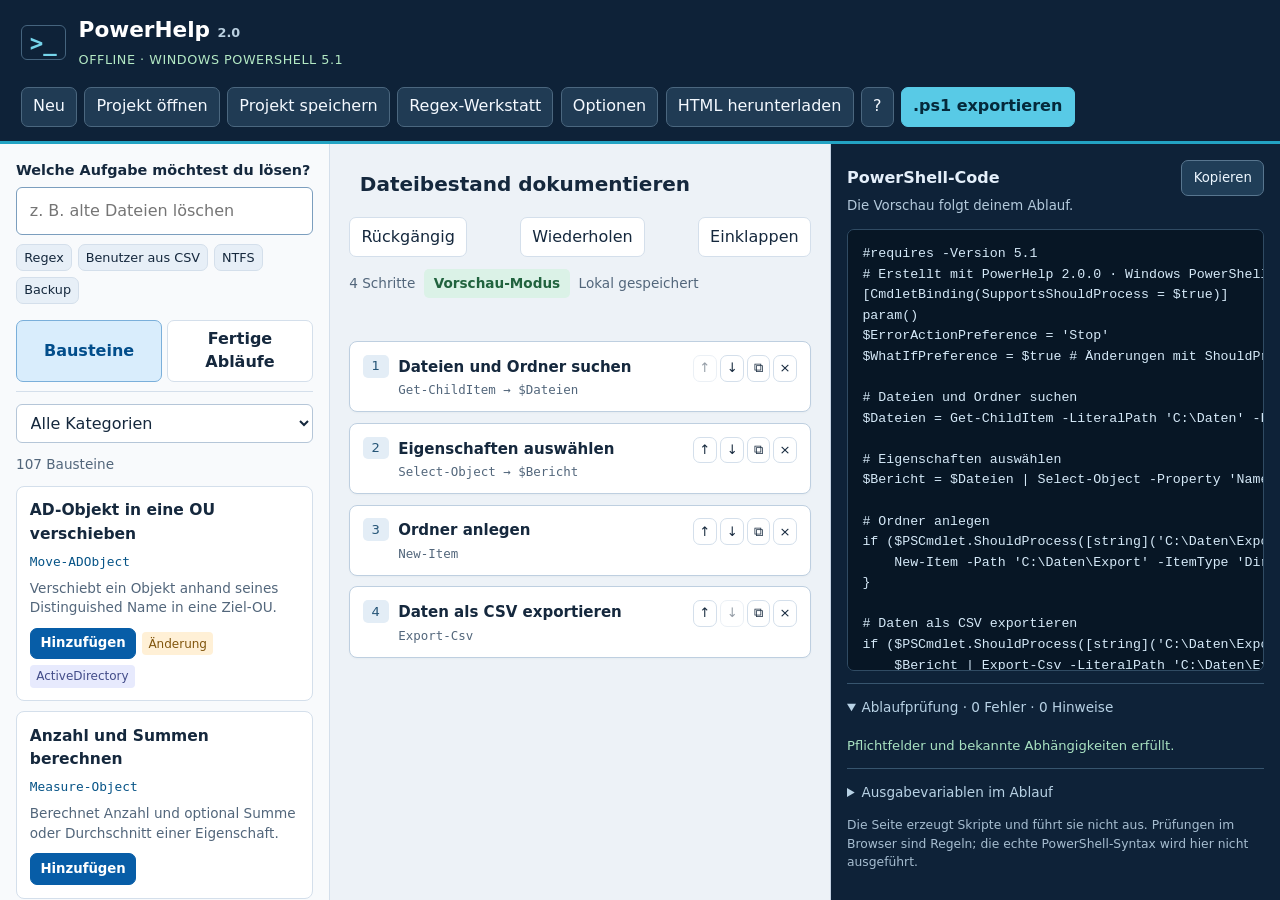
==== commit b1f0b692: "Publish final PowerHelp 2.0 layout polish" ====
--- a/index.html
+++ b/index.html
@@ -5,7 +5,7 @@
 <meta http-equiv="Content-Security-Policy" content="default-src 'none'; script-src 'unsafe-inline'; style-src 'unsafe-inline'; worker-src blob:; img-src data:; connect-src 'none'; base-uri 'none'; form-action 'none'">
 <meta name="description" content="PowerHelp: Offline-Baukasten für Windows PowerShell 5.1. Serveraufgaben, Regex, Suche, Vorlagen und Skript-Export.">
 <title>PowerHelp · Offline-PowerShell-Werkstatt</title>
-<style>:root{color-scheme:light;--bg:#edf2f7;--surface:#fff;--text:#15283d;--muted:#52667b;--line:#d4dfeb;--blue:#075da7;--dark:#0e2238;--cyan:#76d5eb;--danger:#ae263b;--amber:#80550c;font:16px/1.5 'Segoe UI',system-ui,sans-serif}*{box-sizing:border-box}body{margin:0;background:var(--bg);color:var(--text)}button,input,textarea,select{font:inherit}button{cursor:pointer;border:1px solid var(--line);background:#fff;color:var(--text);border-radius:7px;padding:.48rem .7rem;line-height:1.4}button:hover{border-color:#81a7c9;background:#f0f7fd}button:disabled{opacity:.45;cursor:default}button:focus-visible,input:focus-visible,select:focus-visible,textarea:focus-visible,summary:focus-visible{outline:3px solid #50b6ef;outline-offset:2px}.primary{background:var(--blue);color:#fff;border-color:var(--blue);font-weight:650}.primary:hover{background:#064e8b;color:#fff}.quiet{background:transparent}.danger{color:var(--danger)}input,select,textarea{width:100%;min-width:0;border:1px solid #b5c6d8;border-radius:6px;padding:.48rem .6rem;background:#fff;color:var(--text)}textarea{resize:vertical;min-height:90px}header{background:var(--dark);color:#fff;padding:.9rem 1.3rem;display:flex;align-items:center;justify-content:space-between;gap:1rem;flex-wrap:wrap;border-bottom:3px solid #23a3c3}.brand{display:flex;gap:.8rem;align-items:center}.logo{color:var(--cyan);font:700 1.4rem Consolas,monospace;border:1px solid #45647e;border-radius:6px;padding:.2rem .5rem}.brand h1{font-size:1.35rem;margin:0}.brand small{color:#b9cfdf;font-size:.8rem}.header-actions{display:flex;flex-wrap:wrap;gap:.45rem}.header-actions button{background:#203b54;border-color:#4b677f;color:#f4f9ff}.header-actions .primary{background:#58cae6;border-color:#58cae6;color:#05293b}.header-actions button:hover{background:#315573}.header-actions .primary:hover{background:#8cdcef}.offline{color:#b3e9c4;font-size:.8rem;letter-spacing:.04em;text-transform:uppercase}.app{display:grid;grid-template-columns:minmax(280px,330px) minmax(400px,1fr) minmax(330px,450px);height:calc(100dvh - 90px);min-height:620px}.library{background:#f8fafc;border-right:1px solid var(--line);padding:1rem;overflow:auto}.workspace{overflow:auto;padding:1rem 1.2rem 2rem;min-width:0}.preview{background:#0e2238;color:#e4effa;display:flex;flex-direction:column;min-width:0;overflow:auto;border-left:1px solid #c4d3e3;padding:1rem}.searchlabel{font-size:.9rem;font-weight:700;display:block;margin-bottom:.35rem}.searchbox{font-size:1rem;padding:.7rem .8rem;border:1px solid #7b9ebe}.tabs{display:flex;margin:1rem 0 .8rem;gap:.3rem;border-bottom:1px solid var(--line);padding-bottom:.55rem}.tabs button{flex:1;font-weight:650}.tabs button[aria-selected=true]{background:#d9edfc;color:#034e8b;border-color:#7aafda}.searchchips{display:flex;flex-wrap:wrap;gap:.35rem;margin:.55rem 0 .85rem}.searchchips button{font-size:.8rem;padding:.22rem .45rem;background:#e7eff7}.resultcount{color:var(--muted);font-size:.85rem;margin:.7rem 0}.result{border:1px solid var(--line);background:#fff;padding:.8rem;border-radius:8px;margin-bottom:.6rem}.result h3{font-size:.97rem;margin:0 0 .2rem}.result p{font-size:.85rem;line-height:1.45;color:var(--muted);margin:.35rem 0 .6rem}.result code{font-size:.8rem;color:#075487;font-family:Consolas,monospace}.result .buttons{display:flex;gap:.35rem;align-items:center;flex-wrap:wrap}.result .buttons button{padding:.35rem .6rem;font-size:.83rem}.badge{display:inline-block;font-size:.75rem;padding:.14rem .4rem;background:#eaf0f6;color:#3a536a;border-radius:4px}.badge.change{background:#fff0d6;color:#80550c}.badge.module{background:#e7eafd;color:#424c89;overflow-wrap:anywhere}.workspace-title{display:flex;justify-content:space-between;align-items:center;gap:.6rem;margin-bottom:.8rem}.workspace-title input{font-size:1.25rem;font-weight:650;background:transparent;border:1px solid transparent;max-width:600px}.workspace-title input:focus{background:white;border-color:#8dadc8}.subline{display:flex;gap:.55rem;flex-wrap:wrap;align-items:center;color:var(--muted);font-size:.85rem;margin-bottom:1rem}.mode{padding:.25rem .6rem;border-radius:5px;font-weight:650;background:#fff0d6;color:#755012}.mode.on{background:#dbf2e7;color:#21633e}.insert-target{background:#dcefff;border:1px solid #a4cae8;padding:.65rem .8rem;border-radius:7px;font-size:.88rem;margin-bottom:.8rem;display:flex;justify-content:space-between;align-items:center;gap:.4rem}.step{border:1px solid #becfe0;border-radius:8px;background:white;margin-bottom:.65rem;box-shadow:0 1px 2px #20304009}.step.selected{border-color:#4c9cd2;box-shadow:0 0 0 1px #4c9cd2}.step summary{list-style:none;cursor:pointer;padding:.8rem;display:flex;gap:.6rem;align-items:flex-start}.step summary::-webkit-details-marker{display:none}.stepnum{background:#e3edf6;color:#255577;border-radius:5px;min-width:1.6rem;padding:.1rem .25rem;text-align:center;font-size:.82rem}.steplabel{flex:1;min-width:0}.steplabel strong{font-size:.94rem}.steplabel code{display:block;color:var(--muted);font: .78rem/1.4 Consolas,monospace;overflow-wrap:anywhere;margin-top:.15rem}.step-actions{display:flex;gap:.2rem;flex-wrap:wrap;justify-content:end;max-width:145px}.step-actions button{font-size:.82rem;padding:.2rem .35rem}.step-body{padding:0 .8rem .8rem}.fields{display:grid;grid-template-columns:repeat(auto-fit,minmax(180px,1fr));gap:.7rem;margin-top:.5rem}.field{display:grid;align-content:start;gap:.22rem;min-width:0}.fieldlabel{display:flex;align-items:center;justify-content:space-between;font-size:.84rem;font-weight:600;gap:.3rem}.fieldlabel button{font:.74rem Consolas,monospace;padding:.12rem .3rem;color:#08619c}.fieldlabel button.active{background:#d9edfc;border-color:#81b4d9}.field.wide{grid-column:1/-1}.field textarea{font:.87rem/1.5 Consolas,monospace}.check{display:flex;gap:.5rem;align-items:center;font-size:.86rem;font-weight:500;padding:.25rem 0}.check input{width:17px;height:17px}.helptext{font-size:.79rem;color:var(--muted)}.description{margin:.15rem 0 .65rem;color:var(--muted);font-size:.85rem}.outfield{margin-top:.65rem;padding-top:.65rem;border-top:1px dashed var(--line)}.children{margin:.7rem 0 0 .3rem;border-left:3px solid #a5c9e3;padding-left:.8rem}.block-tools{display:flex;gap:.4rem;flex-wrap:wrap;margin-top:.65rem}.block-tools button{font-size:.82rem}.step-error{font-size:.82rem;color:#a52537;padding:.5rem;background:#fff0f0;border-radius:5px;margin-top:.5rem}.empty{border:1px dashed #a0b5c9;border-radius:9px;padding:1.4rem;color:var(--muted);text-align:center}.empty h3{color:var(--text);font-size:1.1rem}.preview h2{margin:0;font-size:1rem}.preview-head{display:flex;justify-content:space-between;align-items:center;gap:.5rem}.preview small{color:#b3c9db}.preview button{background:#203e58;color:#edf7ff;border-color:#58768f;font-size:.83rem}.code{flex:1;overflow:auto;min-height:260px;max-height:60vh;background:#071625;border:1px solid #304b63;border-radius:7px;margin:.8rem 0;padding:.9rem;white-space:pre;tab-size:4;font:.83rem/1.55 Consolas,'Courier New',monospace;color:#d5e9f8}.issues{font-size:.82rem;line-height:1.45}.issue{padding:.55rem .65rem;border:1px solid #726348;background:#352f22;border-radius:5px;margin:.4rem 0;color:#ffdda0}.issue.error{color:#ffbdc8;background:#3b2430;border-color:#8e4659}.issue button{border:0;background:transparent;color:inherit;padding:0;text-align:left;font-size:inherit;width:100%}.checkok{color:#a9e2c2}.footer-note{font-size:.77rem;color:#a6bdd0;margin-top:.6rem}.variable-chips{display:flex;gap:.3rem;flex-wrap:wrap;margin:.7rem 0}.variable-chips button{font:.8rem Consolas,monospace;background:#203e58;color:#d5e9f8;border-color:#577790}.preview .collapsible{border-top:1px solid #37556e;padding-top:.5rem}.preview .collapsible summary{cursor:pointer;padding:.3rem 0;font-size:.85rem;color:#b8d2e5}.statusbar{font-size:.8rem;color:var(--muted);min-height:1.2rem;margin-bottom:.5rem}dialog{width:min(1000px,94vw);max-height:92dvh;border:1px solid #a6bdcf;border-radius:12px;box-shadow:0 20px 80px #001a3659;padding:1.4rem;background:#f7fafc;color:var(--text)}dialog::backdrop{background:#081728aa}.dialoghead{display:flex;justify-content:space-between;gap:1rem;align-items:center;margin-bottom:1rem}.dialoghead h2{margin:0;font-size:1.2rem}.dialoghead button{min-width:38px}.dialoggrid{display:grid;grid-template-columns:1fr 1fr;gap:1rem}.dialoggrid h3{font-size:.97rem;margin:.3rem 0}.dialoggrid textarea{min-height:220px;font:.87rem/1.5 Consolas,monospace}.dialogcontrols{display:flex;align-items:end;gap:.6rem;flex-wrap:wrap;margin:.8rem 0}.dialogcontrols label{min-width:120px;flex:1;font-size:.86rem;display:grid;gap:.3rem}.regex-note{font-size:.85rem;color:#52667b;background:#e6f0f7;border-radius:6px;padding:.65rem}.regex-result{overflow:auto;max-height:300px}.regex-result table{width:100%;border-collapse:collapse;background:white;font-size:.84rem}.regex-result th,.regex-result td{padding:.4rem .6rem;border-bottom:1px solid var(--line);text-align:left;overflow-wrap:anywhere;max-width:500px}.regex-result td:last-child{white-space:pre-wrap}.dialognote{color:var(--muted);font-size:.88rem}.settings-grid{display:grid;gap:.9rem}.settings-grid label{display:grid;gap:.3rem;font-size:.9rem}.settings-grid .check{display:flex}.help h3{font-size:1rem;color:#0c588b}.help p,.help li{font-size:.92rem;line-height:1.65}.help code{font-family:Consolas,monospace;background:#e6eef5;padding:.1rem .25rem}.toast{position:fixed;bottom:1rem;left:50%;transform:translateX(-50%);max-width:90vw;background:#17354f;color:#fff;padding:.7rem 1.2rem;border-radius:8px;box-shadow:0 5px 20px #11223344;z-index:99}.visually-hidden{position:absolute;width:1px;height:1px;padding:0;margin:-1px;overflow:hidden;clip:rect(0,0,0,0);white-space:nowrap;border:0}.dragover{outline:3px dashed #57a5d9}.clearsearch{width:auto;margin-left:.4rem}@media(min-width:1500px){.app{grid-template-columns:350px minmax(480px,1fr) 510px}}@media(max-width:1180px){.app{grid-template-columns:290px 1fr;height:auto;min-height:0}.library{max-height:calc(100dvh - 100px);position:sticky;top:0}.workspace{min-height:650px}.preview{grid-column:1/-1;min-height:450px;border-top:1px solid #37556e}.code{max-height:600px}}@media(max-width:720px){header{padding:.7rem}.header-actions{gap:.3rem}.header-actions button{font-size:.82rem}.brand h1{font-size:1.15rem}.app{display:block}.library{position:static;max-height:480px;border-bottom:1px solid var(--line)}.workspace{min-height:300px;padding:1rem .7rem}.preview{padding:.8rem}.fields,.dialoggrid{grid-template-columns:1fr}.step-actions{max-width:120px}.step summary{padding:.65rem;gap:.35rem}.children{margin-left:0;padding-left:.5rem}.workspace-title input{font-size:1.1rem}.code{font-size:.8rem}.dialogcontrols{align-items:stretch}.dialogcontrols button{width:100%}dialog{padding:1rem}.preview .code{white-space:pre-wrap;overflow-wrap:anywhere}}
+<style>:root{color-scheme:light;--bg:#edf2f7;--surface:#fff;--text:#15283d;--muted:#52667b;--line:#d4dfeb;--blue:#075da7;--dark:#0e2238;--cyan:#76d5eb;--danger:#ae263b;--amber:#80550c;font:16px/1.5 'Segoe UI',system-ui,sans-serif}*{box-sizing:border-box}[hidden]{display:none!important}body{margin:0;background:var(--bg);color:var(--text);height:100dvh;display:flex;flex-direction:column;overflow:hidden}button,input,textarea,select{font:inherit}button{cursor:pointer;border:1px solid var(--line);background:#fff;color:var(--text);border-radius:7px;padding:.48rem .7rem;line-height:1.4}button:hover{border-color:#81a7c9;background:#f0f7fd}button:disabled{opacity:.45;cursor:default}button:focus-visible,input:focus-visible,select:focus-visible,textarea:focus-visible,summary:focus-visible{outline:3px solid #50b6ef;outline-offset:2px}.primary{background:var(--blue);color:#fff;border-color:var(--blue);font-weight:650}.primary:hover{background:#064e8b;color:#fff}.quiet{background:transparent}.danger{color:var(--danger)}input,select,textarea{width:100%;min-width:0;border:1px solid #b5c6d8;border-radius:6px;padding:.48rem .6rem;background:#fff;color:var(--text)}textarea{resize:vertical;min-height:90px}header{background:var(--dark);color:#fff;padding:.9rem 1.3rem;display:flex;align-items:center;justify-content:space-between;gap:1rem;flex-wrap:wrap;border-bottom:3px solid #23a3c3}.brand{display:flex;gap:.8rem;align-items:center}.logo{color:var(--cyan);font:700 1.4rem Consolas,monospace;border:1px solid #45647e;border-radius:6px;padding:.2rem .5rem}.brand h1{font-size:1.35rem;margin:0}.brand small{color:#b9cfdf;font-size:.8rem}.header-actions{display:flex;flex-wrap:wrap;gap:.45rem}.header-actions button{background:#203b54;border-color:#4b677f;color:#f4f9ff}.header-actions .primary{background:#58cae6;border-color:#58cae6;color:#05293b}.header-actions button:hover{background:#315573}.header-actions .primary:hover{background:#8cdcef}.offline{color:#b3e9c4;font-size:.8rem;letter-spacing:.04em;text-transform:uppercase}.app{display:grid;grid-template-columns:minmax(280px,330px) minmax(400px,1fr) minmax(330px,450px);flex:1;min-height:0}.library{background:#f8fafc;border-right:1px solid var(--line);padding:1rem;overflow:auto}.workspace{overflow:auto;padding:1rem 1.2rem 2rem;min-width:0}.preview{background:#0e2238;color:#e4effa;display:flex;flex-direction:column;min-width:0;overflow:auto;border-left:1px solid #c4d3e3;padding:1rem}.searchlabel{font-size:.9rem;font-weight:700;display:block;margin-bottom:.35rem}.searchbox{font-size:1rem;padding:.7rem .8rem;border:1px solid #7b9ebe}.tabs{display:flex;margin:1rem 0 .8rem;gap:.3rem;border-bottom:1px solid var(--line);padding-bottom:.55rem}.tabs button{flex:1;font-weight:650}.tabs button[aria-selected=true]{background:#d9edfc;color:#034e8b;border-color:#7aafda}.searchchips{display:flex;flex-wrap:wrap;gap:.35rem;margin:.55rem 0 .85rem}.searchchips button{font-size:.8rem;padding:.22rem .45rem;background:#e7eff7}.resultcount{color:var(--muted);font-size:.85rem;margin:.7rem 0}.result{border:1px solid var(--line);background:#fff;padding:.8rem;border-radius:8px;margin-bottom:.6rem}.result h3{font-size:.97rem;margin:0 0 .2rem}.result p{font-size:.85rem;line-height:1.45;color:var(--muted);margin:.35rem 0 .6rem}.result code{font-size:.8rem;color:#075487;font-family:Consolas,monospace}.result .buttons{display:flex;gap:.35rem;align-items:center;flex-wrap:wrap}.result .buttons button{padding:.35rem .6rem;font-size:.83rem}.badge{display:inline-block;font-size:.75rem;padding:.14rem .4rem;background:#eaf0f6;color:#3a536a;border-radius:4px}.badge.change{background:#fff0d6;color:#80550c}.badge.module{background:#e7eafd;color:#424c89;overflow-wrap:anywhere}.workspace-title{display:flex;flex-wrap:wrap;justify-content:space-between;align-items:center;gap:.6rem;margin-bottom:.8rem}.workspace-title input{flex:1 0 100%;font-size:1.25rem;font-weight:650;background:transparent;border:1px solid transparent;max-width:none}.workspace-title input:focus{background:white;border-color:#8dadc8}.subline{display:flex;gap:.55rem;flex-wrap:wrap;align-items:center;color:var(--muted);font-size:.85rem;margin-bottom:1rem}.mode{padding:.25rem .6rem;border-radius:5px;font-weight:650;background:#fff0d6;color:#755012}.mode.on{background:#dbf2e7;color:#21633e}.insert-target{background:#dcefff;border:1px solid #a4cae8;padding:.65rem .8rem;border-radius:7px;font-size:.88rem;margin-bottom:.8rem;display:flex;justify-content:space-between;align-items:center;gap:.4rem}.step{border:1px solid #becfe0;border-radius:8px;background:white;margin-bottom:.65rem;box-shadow:0 1px 2px #20304009}.step.selected{border-color:#4c9cd2;box-shadow:0 0 0 1px #4c9cd2}.step summary{list-style:none;cursor:pointer;padding:.8rem;display:flex;gap:.6rem;align-items:flex-start}.step summary::-webkit-details-marker{display:none}.stepnum{background:#e3edf6;color:#255577;border-radius:5px;min-width:1.6rem;padding:.1rem .25rem;text-align:center;font-size:.82rem}.steplabel{flex:1;min-width:0}.steplabel strong{font-size:.94rem}.steplabel code{display:block;color:var(--muted);font: .78rem/1.4 Consolas,monospace;overflow-wrap:anywhere;margin-top:.15rem}.step-actions{display:flex;gap:.2rem;flex-wrap:wrap;justify-content:end;max-width:145px}.step-actions button{font-size:.82rem;padding:.2rem .35rem}.step-body{padding:0 .8rem .8rem}.fields{display:grid;grid-template-columns:repeat(auto-fit,minmax(180px,1fr));gap:.7rem;margin-top:.5rem}.field{display:grid;align-content:start;gap:.22rem;min-width:0}.fieldlabel{display:flex;align-items:center;justify-content:space-between;font-size:.84rem;font-weight:600;gap:.3rem}.fieldlabel button{font:.74rem Consolas,monospace;padding:.12rem .3rem;color:#08619c}.fieldlabel button.active{background:#d9edfc;border-color:#81b4d9}.field.wide{grid-column:1/-1}.field textarea{font:.87rem/1.5 Consolas,monospace}.check{display:flex;gap:.5rem;align-items:center;font-size:.86rem;font-weight:500;padding:.25rem 0}.check input{width:17px;height:17px}.helptext{font-size:.79rem;color:var(--muted)}.description{margin:.15rem 0 .65rem;color:var(--muted);font-size:.85rem}.outfield{margin-top:.65rem;padding-top:.65rem;border-top:1px dashed var(--line)}.children{margin:.7rem 0 0 .3rem;border-left:3px solid #a5c9e3;padding-left:.8rem}.block-tools{display:flex;gap:.4rem;flex-wrap:wrap;margin-top:.65rem}.block-tools button{font-size:.82rem}.step-error{font-size:.82rem;color:#a52537;padding:.5rem;background:#fff0f0;border-radius:5px;margin-top:.5rem}.empty{border:1px dashed #a0b5c9;border-radius:9px;padding:1.4rem;color:var(--muted);text-align:center}.empty h3{color:var(--text);font-size:1.1rem}.preview h2{margin:0;font-size:1rem}.preview-head{display:flex;justify-content:space-between;align-items:center;gap:.5rem}.preview small{color:#b3c9db}.preview button{background:#203e58;color:#edf7ff;border-color:#58768f;font-size:.83rem}.code{flex:1;overflow:auto;min-height:260px;max-height:60vh;background:#071625;border:1px solid #304b63;border-radius:7px;margin:.8rem 0;padding:.9rem;white-space:pre;tab-size:4;font:.83rem/1.55 Consolas,'Courier New',monospace;color:#d5e9f8}.issues{font-size:.82rem;line-height:1.45}.issue{padding:.55rem .65rem;border:1px solid #726348;background:#352f22;border-radius:5px;margin:.4rem 0;color:#ffdda0}.issue.error{color:#ffbdc8;background:#3b2430;border-color:#8e4659}.issue button{border:0;background:transparent;color:inherit;padding:0;text-align:left;font-size:inherit;width:100%}.checkok{color:#a9e2c2}.footer-note{font-size:.77rem;color:#a6bdd0;margin-top:.6rem}.variable-chips{display:flex;gap:.3rem;flex-wrap:wrap;margin:.7rem 0}.variable-chips button{font:.8rem Consolas,monospace;background:#203e58;color:#d5e9f8;border-color:#577790}.preview .collapsible{border-top:1px solid #37556e;padding-top:.5rem}.preview .collapsible summary{cursor:pointer;padding:.3rem 0;font-size:.85rem;color:#b8d2e5}.statusbar{font-size:.8rem;color:var(--muted);min-height:1.2rem;margin-bottom:.5rem}dialog{width:min(1000px,94vw);max-height:92dvh;border:1px solid #a6bdcf;border-radius:12px;box-shadow:0 20px 80px #001a3659;padding:1.4rem;background:#f7fafc;color:var(--text)}dialog::backdrop{background:#081728aa}.dialoghead{display:flex;justify-content:space-between;gap:1rem;align-items:center;margin-bottom:1rem}.dialoghead h2{margin:0;font-size:1.2rem}.dialoghead button{min-width:38px}.dialoggrid{display:grid;grid-template-columns:1fr 1fr;gap:1rem}.dialoggrid h3{font-size:.97rem;margin:.3rem 0}.dialoggrid textarea{min-height:220px;font:.87rem/1.5 Consolas,monospace}.dialogcontrols{display:flex;align-items:end;gap:.6rem;flex-wrap:wrap;margin:.8rem 0}.dialogcontrols label{min-width:120px;flex:1;font-size:.86rem;display:grid;gap:.3rem}.regex-note{font-size:.85rem;color:#52667b;background:#e6f0f7;border-radius:6px;padding:.65rem}.regex-result{overflow:auto;max-height:300px}.regex-result table{width:100%;border-collapse:collapse;background:white;font-size:.84rem}.regex-result th,.regex-result td{padding:.4rem .6rem;border-bottom:1px solid var(--line);text-align:left;overflow-wrap:anywhere;max-width:500px}.regex-result td:last-child{white-space:pre-wrap}.dialognote{color:var(--muted);font-size:.88rem}.settings-grid{display:grid;gap:.9rem}.settings-grid label{display:grid;gap:.3rem;font-size:.9rem}.settings-grid .check{display:flex}.help h3{font-size:1rem;color:#0c588b}.help p,.help li{font-size:.92rem;line-height:1.65}.help code{font-family:Consolas,monospace;background:#e6eef5;padding:.1rem .25rem}.toast{position:fixed;bottom:1rem;left:50%;transform:translateX(-50%);max-width:90vw;background:#17354f;color:#fff;padding:.7rem 1.2rem;border-radius:8px;box-shadow:0 5px 20px #11223344;z-index:99}.visually-hidden{position:absolute;width:1px;height:1px;padding:0;margin:-1px;overflow:hidden;clip:rect(0,0,0,0);white-space:nowrap;border:0}.dragover{outline:3px dashed #57a5d9}.clearsearch{width:auto;margin-left:.4rem}@media(min-width:1500px){.app{grid-template-columns:350px minmax(480px,1fr) 510px}}@media(max-width:1180px){body{height:auto;min-height:100dvh;overflow:auto}.app{grid-template-columns:290px 1fr;height:auto;min-height:0}.library{max-height:calc(100dvh - 100px);position:sticky;top:0}.workspace{min-height:650px}.preview{grid-column:1/-1;min-height:450px;border-top:1px solid #37556e}.code{max-height:600px}}@media(max-width:720px){header{padding:.7rem}.header-actions{gap:.3rem}.header-actions button{font-size:.82rem}.brand h1{font-size:1.15rem}.app{display:block}.library{position:static;max-height:480px;border-bottom:1px solid var(--line)}.workspace{min-height:300px;padding:1rem .7rem}.preview{padding:.8rem}.fields,.dialoggrid{grid-template-columns:1fr}.step-actions{max-width:120px}.step summary{padding:.65rem;gap:.35rem}.children{margin-left:0;padding-left:.5rem}.workspace-title input{flex:1 0 100%;font-size:1.1rem}.code{font-size:.8rem}.dialogcontrols{align-items:stretch}.dialogcontrols button{width:100%}dialog{padding:1rem}.preview .code{white-space:pre-wrap;overflow-wrap:anywhere}}
 </style>
 </head>
 <body>
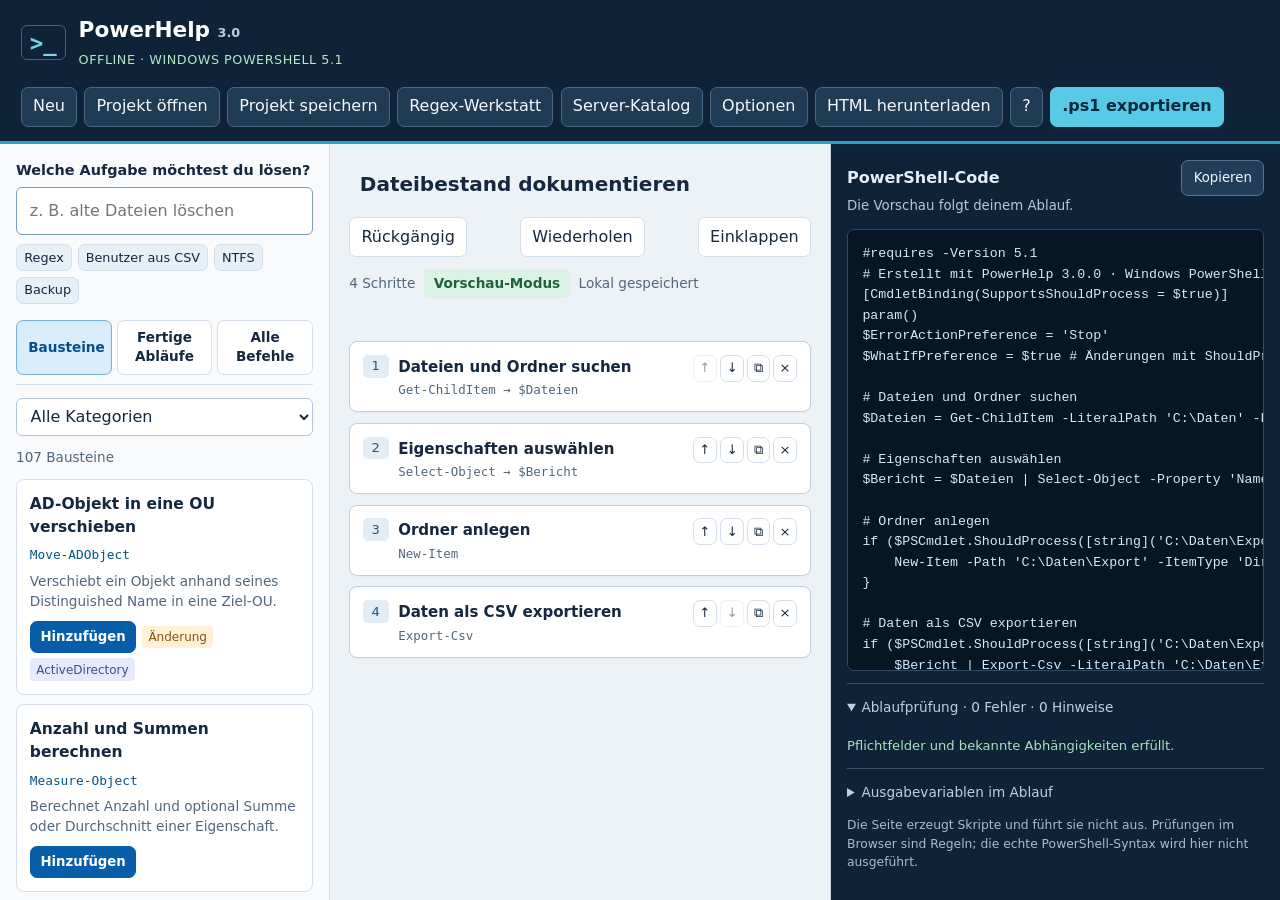
==== commit 2d1d7984: "Complete ISE forms with native enum choices, expression switches and robust catalog restoration" ====
--- a/index.html
+++ b/index.html
@@ -6,19 +6,23 @@
 <meta name="description" content="PowerHelp: Offline-Baukasten für Windows PowerShell 5.1. Serveraufgaben, Regex, Suche, Vorlagen und Skript-Export.">
 <title>PowerHelp · Offline-PowerShell-Werkstatt</title>
 <style>:root{color-scheme:light;--bg:#edf2f7;--surface:#fff;--text:#15283d;--muted:#52667b;--line:#d4dfeb;--blue:#075da7;--dark:#0e2238;--cyan:#76d5eb;--danger:#ae263b;--amber:#80550c;font:16px/1.5 'Segoe UI',system-ui,sans-serif}*{box-sizing:border-box}[hidden]{display:none!important}body{margin:0;background:var(--bg);color:var(--text);height:100dvh;display:flex;flex-direction:column;overflow:hidden}button,input,textarea,select{font:inherit}button{cursor:pointer;border:1px solid var(--line);background:#fff;color:var(--text);border-radius:7px;padding:.48rem .7rem;line-height:1.4}button:hover{border-color:#81a7c9;background:#f0f7fd}button:disabled{opacity:.45;cursor:default}button:focus-visible,input:focus-visible,select:focus-visible,textarea:focus-visible,summary:focus-visible{outline:3px solid #50b6ef;outline-offset:2px}.primary{background:var(--blue);color:#fff;border-color:var(--blue);font-weight:650}.primary:hover{background:#064e8b;color:#fff}.quiet{background:transparent}.danger{color:var(--danger)}input,select,textarea{width:100%;min-width:0;border:1px solid #b5c6d8;border-radius:6px;padding:.48rem .6rem;background:#fff;color:var(--text)}textarea{resize:vertical;min-height:90px}header{background:var(--dark);color:#fff;padding:.9rem 1.3rem;display:flex;align-items:center;justify-content:space-between;gap:1rem;flex-wrap:wrap;border-bottom:3px solid #23a3c3}.brand{display:flex;gap:.8rem;align-items:center}.logo{color:var(--cyan);font:700 1.4rem Consolas,monospace;border:1px solid #45647e;border-radius:6px;padding:.2rem .5rem}.brand h1{font-size:1.35rem;margin:0}.brand small{color:#b9cfdf;font-size:.8rem}.header-actions{display:flex;flex-wrap:wrap;gap:.45rem}.header-actions button{background:#203b54;border-color:#4b677f;color:#f4f9ff}.header-actions .primary{background:#58cae6;border-color:#58cae6;color:#05293b}.header-actions button:hover{background:#315573}.header-actions .primary:hover{background:#8cdcef}.offline{color:#b3e9c4;font-size:.8rem;letter-spacing:.04em;text-transform:uppercase}.app{display:grid;grid-template-columns:minmax(280px,330px) minmax(400px,1fr) minmax(330px,450px);flex:1;min-height:0}.library{background:#f8fafc;border-right:1px solid var(--line);padding:1rem;overflow:auto}.workspace{overflow:auto;padding:1rem 1.2rem 2rem;min-width:0}.preview{background:#0e2238;color:#e4effa;display:flex;flex-direction:column;min-width:0;overflow:auto;border-left:1px solid #c4d3e3;padding:1rem}.searchlabel{font-size:.9rem;font-weight:700;display:block;margin-bottom:.35rem}.searchbox{font-size:1rem;padding:.7rem .8rem;border:1px solid #7b9ebe}.tabs{display:flex;margin:1rem 0 .8rem;gap:.3rem;border-bottom:1px solid var(--line);padding-bottom:.55rem}.tabs button{flex:1;font-weight:650}.tabs button[aria-selected=true]{background:#d9edfc;color:#034e8b;border-color:#7aafda}.searchchips{display:flex;flex-wrap:wrap;gap:.35rem;margin:.55rem 0 .85rem}.searchchips button{font-size:.8rem;padding:.22rem .45rem;background:#e7eff7}.resultcount{color:var(--muted);font-size:.85rem;margin:.7rem 0}.result{border:1px solid var(--line);background:#fff;padding:.8rem;border-radius:8px;margin-bottom:.6rem}.result h3{font-size:.97rem;margin:0 0 .2rem}.result p{font-size:.85rem;line-height:1.45;color:var(--muted);margin:.35rem 0 .6rem}.result code{font-size:.8rem;color:#075487;font-family:Consolas,monospace}.result .buttons{display:flex;gap:.35rem;align-items:center;flex-wrap:wrap}.result .buttons button{padding:.35rem .6rem;font-size:.83rem}.badge{display:inline-block;font-size:.75rem;padding:.14rem .4rem;background:#eaf0f6;color:#3a536a;border-radius:4px}.badge.change{background:#fff0d6;color:#80550c}.badge.module{background:#e7eafd;color:#424c89;overflow-wrap:anywhere}.workspace-title{display:flex;flex-wrap:wrap;justify-content:space-between;align-items:center;gap:.6rem;margin-bottom:.8rem}.workspace-title input{flex:1 0 100%;font-size:1.25rem;font-weight:650;background:transparent;border:1px solid transparent;max-width:none}.workspace-title input:focus{background:white;border-color:#8dadc8}.subline{display:flex;gap:.55rem;flex-wrap:wrap;align-items:center;color:var(--muted);font-size:.85rem;margin-bottom:1rem}.mode{padding:.25rem .6rem;border-radius:5px;font-weight:650;background:#fff0d6;color:#755012}.mode.on{background:#dbf2e7;color:#21633e}.insert-target{background:#dcefff;border:1px solid #a4cae8;padding:.65rem .8rem;border-radius:7px;font-size:.88rem;margin-bottom:.8rem;display:flex;justify-content:space-between;align-items:center;gap:.4rem}.step{border:1px solid #becfe0;border-radius:8px;background:white;margin-bottom:.65rem;box-shadow:0 1px 2px #20304009}.step.selected{border-color:#4c9cd2;box-shadow:0 0 0 1px #4c9cd2}.step summary{list-style:none;cursor:pointer;padding:.8rem;display:flex;gap:.6rem;align-items:flex-start}.step summary::-webkit-details-marker{display:none}.stepnum{background:#e3edf6;color:#255577;border-radius:5px;min-width:1.6rem;padding:.1rem .25rem;text-align:center;font-size:.82rem}.steplabel{flex:1;min-width:0}.steplabel strong{font-size:.94rem}.steplabel code{display:block;color:var(--muted);font: .78rem/1.4 Consolas,monospace;overflow-wrap:anywhere;margin-top:.15rem}.step-actions{display:flex;gap:.2rem;flex-wrap:wrap;justify-content:end;max-width:145px}.step-actions button{font-size:.82rem;padding:.2rem .35rem}.step-body{padding:0 .8rem .8rem}.fields{display:grid;grid-template-columns:repeat(auto-fit,minmax(180px,1fr));gap:.7rem;margin-top:.5rem}.field{display:grid;align-content:start;gap:.22rem;min-width:0}.fieldlabel{display:flex;align-items:center;justify-content:space-between;font-size:.84rem;font-weight:600;gap:.3rem}.fieldlabel button{font:.74rem Consolas,monospace;padding:.12rem .3rem;color:#08619c}.fieldlabel button.active{background:#d9edfc;border-color:#81b4d9}.field.wide{grid-column:1/-1}.field textarea{font:.87rem/1.5 Consolas,monospace}.check{display:flex;gap:.5rem;align-items:center;font-size:.86rem;font-weight:500;padding:.25rem 0}.check input{width:17px;height:17px}.helptext{font-size:.79rem;color:var(--muted)}.description{margin:.15rem 0 .65rem;color:var(--muted);font-size:.85rem}.outfield{margin-top:.65rem;padding-top:.65rem;border-top:1px dashed var(--line)}.children{margin:.7rem 0 0 .3rem;border-left:3px solid #a5c9e3;padding-left:.8rem}.block-tools{display:flex;gap:.4rem;flex-wrap:wrap;margin-top:.65rem}.block-tools button{font-size:.82rem}.step-error{font-size:.82rem;color:#a52537;padding:.5rem;background:#fff0f0;border-radius:5px;margin-top:.5rem}.empty{border:1px dashed #a0b5c9;border-radius:9px;padding:1.4rem;color:var(--muted);text-align:center}.empty h3{color:var(--text);font-size:1.1rem}.preview h2{margin:0;font-size:1rem}.preview-head{display:flex;justify-content:space-between;align-items:center;gap:.5rem}.preview small{color:#b3c9db}.preview button{background:#203e58;color:#edf7ff;border-color:#58768f;font-size:.83rem}.code{flex:1;overflow:auto;min-height:260px;max-height:60vh;background:#071625;border:1px solid #304b63;border-radius:7px;margin:.8rem 0;padding:.9rem;white-space:pre;tab-size:4;font:.83rem/1.55 Consolas,'Courier New',monospace;color:#d5e9f8}.issues{font-size:.82rem;line-height:1.45}.issue{padding:.55rem .65rem;border:1px solid #726348;background:#352f22;border-radius:5px;margin:.4rem 0;color:#ffdda0}.issue.error{color:#ffbdc8;background:#3b2430;border-color:#8e4659}.issue button{border:0;background:transparent;color:inherit;padding:0;text-align:left;font-size:inherit;width:100%}.checkok{color:#a9e2c2}.footer-note{font-size:.77rem;color:#a6bdd0;margin-top:.6rem}.variable-chips{display:flex;gap:.3rem;flex-wrap:wrap;margin:.7rem 0}.variable-chips button{font:.8rem Consolas,monospace;background:#203e58;color:#d5e9f8;border-color:#577790}.preview .collapsible{border-top:1px solid #37556e;padding-top:.5rem}.preview .collapsible summary{cursor:pointer;padding:.3rem 0;font-size:.85rem;color:#b8d2e5}.statusbar{font-size:.8rem;color:var(--muted);min-height:1.2rem;margin-bottom:.5rem}dialog{width:min(1000px,94vw);max-height:92dvh;border:1px solid #a6bdcf;border-radius:12px;box-shadow:0 20px 80px #001a3659;padding:1.4rem;background:#f7fafc;color:var(--text)}dialog::backdrop{background:#081728aa}.dialoghead{display:flex;justify-content:space-between;gap:1rem;align-items:center;margin-bottom:1rem}.dialoghead h2{margin:0;font-size:1.2rem}.dialoghead button{min-width:38px}.dialoggrid{display:grid;grid-template-columns:1fr 1fr;gap:1rem}.dialoggrid h3{font-size:.97rem;margin:.3rem 0}.dialoggrid textarea{min-height:220px;font:.87rem/1.5 Consolas,monospace}.dialogcontrols{display:flex;align-items:end;gap:.6rem;flex-wrap:wrap;margin:.8rem 0}.dialogcontrols label{min-width:120px;flex:1;font-size:.86rem;display:grid;gap:.3rem}.regex-note{font-size:.85rem;color:#52667b;background:#e6f0f7;border-radius:6px;padding:.65rem}.regex-result{overflow:auto;max-height:300px}.regex-result table{width:100%;border-collapse:collapse;background:white;font-size:.84rem}.regex-result th,.regex-result td{padding:.4rem .6rem;border-bottom:1px solid var(--line);text-align:left;overflow-wrap:anywhere;max-width:500px}.regex-result td:last-child{white-space:pre-wrap}.dialognote{color:var(--muted);font-size:.88rem}.settings-grid{display:grid;gap:.9rem}.settings-grid label{display:grid;gap:.3rem;font-size:.9rem}.settings-grid .check{display:flex}.help h3{font-size:1rem;color:#0c588b}.help p,.help li{font-size:.92rem;line-height:1.65}.help code{font-family:Consolas,monospace;background:#e6eef5;padding:.1rem .25rem}.toast{position:fixed;bottom:1rem;left:50%;transform:translateX(-50%);max-width:90vw;background:#17354f;color:#fff;padding:.7rem 1.2rem;border-radius:8px;box-shadow:0 5px 20px #11223344;z-index:99}.visually-hidden{position:absolute;width:1px;height:1px;padding:0;margin:-1px;overflow:hidden;clip:rect(0,0,0,0);white-space:nowrap;border:0}.dragover{outline:3px dashed #57a5d9}.clearsearch{width:auto;margin-left:.4rem}@media(min-width:1500px){.app{grid-template-columns:350px minmax(480px,1fr) 510px}}@media(max-width:1180px){body{height:auto;min-height:100dvh;overflow:auto}.app{grid-template-columns:290px 1fr;height:auto;min-height:0}.library{max-height:calc(100dvh - 100px);position:sticky;top:0}.workspace{min-height:650px}.preview{grid-column:1/-1;min-height:450px;border-top:1px solid #37556e}.code{max-height:600px}}@media(max-width:720px){header{padding:.7rem}.header-actions{gap:.3rem}.header-actions button{font-size:.82rem}.brand h1{font-size:1.15rem}.app{display:block}.library{position:static;max-height:480px;border-bottom:1px solid var(--line)}.workspace{min-height:300px;padding:1rem .7rem}.preview{padding:.8rem}.fields,.dialoggrid{grid-template-columns:1fr}.step-actions{max-width:120px}.step summary{padding:.65rem;gap:.35rem}.children{margin-left:0;padding-left:.5rem}.workspace-title input{flex:1 0 100%;font-size:1.1rem}.code{font-size:.8rem}.dialogcontrols{align-items:stretch}.dialogcontrols button{width:100%}dialog{padding:1rem}.preview .code{white-space:pre-wrap;overflow-wrap:anywhere}}
+
+/* ISE catalog and offline next-step assistance. */
+.tabs{flex-wrap:wrap}.tabs button{min-width:85px;font-size:.85rem}.next-steps{border:1px solid #b6d2e9;background:#e7f2fb;border-radius:8px;padding:.8rem;margin-bottom:1rem}.next-steps h2{margin:0 0 .5rem;font-size:.9rem}.suggestions{display:flex;flex-wrap:wrap;gap:.35rem}.suggestions button{font-size:.8rem;text-align:left}.next-steps small{display:block;font-size:.75rem;color:var(--muted);margin-top:.5rem}.metadata-note{font-size:.8rem;color:var(--muted);border-left:3px solid #63a9d6;padding-left:.6rem}.parameter-picker{grid-column:1/-1;border:1px solid var(--line);padding:.5rem .7rem;border-radius:6px}.parameter-picker summary{cursor:pointer;font-size:.86rem;font-weight:600}.parameter-picker[open]{max-height:330px;overflow:auto}.parameter-picker .check{font-family:Consolas,monospace;font-size:.8rem;overflow-wrap:anywhere}#moduleFilter label{font-size:.8rem;font-weight:600}#moduleFilter{margin:.7rem 0}
 </style>
 </head>
 <body>
 <header>
- <div class="brand"><span class="logo" aria-hidden="true">&gt;_</span><div><h1>PowerHelp <small>2.0</small></h1><span class="offline">Offline · Windows PowerShell 5.1</span></div></div>
- <div class="header-actions"><button id="newProject">Neu</button><button id="importProject">Projekt öffnen</button><button id="saveProject">Projekt speichern</button><button id="regexOpen">Regex-Werkstatt</button><button id="settingsOpen">Optionen</button><button id="helpOpen" aria-label="Hilfe">?</button><button class="primary" id="exportScript">.ps1 exportieren</button></div>
+ <div class="brand"><span class="logo" aria-hidden="true">&gt;_</span><div><h1>PowerHelp <small>3.0</small></h1><span class="offline">Offline · Windows PowerShell 5.1</span></div></div>
+ <div class="header-actions"><button id="newProject">Neu</button><button id="importProject">Projekt öffnen</button><button id="saveProject">Projekt speichern</button><button id="regexOpen">Regex-Werkstatt</button><button id="catalogOpen">Server-Katalog</button><button id="settingsOpen">Optionen</button><button id="helpOpen" aria-label="Hilfe">?</button><button class="primary" id="exportScript">.ps1 exportieren</button></div>
 </header>
 <main class="app">
  <aside class="library" aria-label="Befehlsbibliothek">
   <label class="searchlabel" for="search">Welche Aufgabe möchtest du lösen?</label>
   <input class="searchbox" id="search" type="search" placeholder="z. B. alte Dateien löschen" autocomplete="off">
   <div class="searchchips"><button data-search="Regex Daten extrahieren">Regex</button><button data-search="Benutzer CSV">Benutzer aus CSV</button><button data-search="NTFS Rechte">NTFS</button><button data-search="Backup">Backup</button></div>
-  <div class="tabs" role="tablist" aria-label="Bibliothekstyp"><button role="tab" aria-selected="true" id="commandsTab">Bausteine</button><button role="tab" aria-selected="false" id="templatesTab">Fertige Abläufe</button></div>
+  <div class="tabs" role="tablist" aria-label="Bibliothekstyp"><button role="tab" aria-selected="true" id="commandsTab">Bausteine</button><button role="tab" aria-selected="false" id="templatesTab">Fertige Abläufe</button><button role="tab" aria-selected="false" id="iseTab">Alle Befehle</button></div>
+  <div id="moduleFilter" hidden><label for="moduleSelect">Modul</label><select id="moduleSelect"></select></div>
   <label class="visually-hidden" for="category">Kategorie</label><select id="category"></select>
   <p class="resultcount" id="resultcount" aria-live="polite"></p>
   <div id="results"></div>
@@ -28,6 +32,7 @@
   <div class="subline"><span id="stepCount"></span><span class="mode on" id="modeBadge">Vorschau-Modus</span><span id="autosave">Lokal gespeichert</span></div>
   <div class="insert-target" id="insertTarget" hidden></div>
   <div class="statusbar" id="status" aria-live="polite"></div>
+  <section id="nextSteps" class="next-steps" aria-label="Passende Folgeschritte"></section>
   <div id="steps"></div>
  </section>
  <section class="preview" aria-label="Skriptvorschau">
@@ -39,7 +44,17 @@
   <p class="footer-note">Die Seite erzeugt Skripte und führt sie nicht aus. Prüfungen im Browser sind Regeln; die echte PowerShell-Syntax wird hier nicht ausgeführt.</p>
  </section>
 </main>
+<input id="catalogFile" type="file" accept=".json" hidden>
 <input id="projectFile" type="file" accept=".json,.powerhelp" hidden>
+<dialog id="catalogDialog" aria-labelledby="catalogTitle">
+ <div class="dialoghead"><h2 id="catalogTitle">Befehlskatalog des Servers</h2><button data-close="catalogDialog" aria-label="Server-Katalog schließen">×</button></div>
+ <p id="catalogInfo"></p>
+ <p>Der eingebaute Katalog stammt aus Windows PowerShell 5.1 auf Windows Server 2025. Die tatsächlich verfügbaren Befehle hängen von Windows-Version und vorhandenen Rollenmodulen ab. Microsoft 365 ist nicht enthalten.</p>
+ <ol><li>Das Exportskript herunterladen und auf dem gewünschten Windows-Rechner mit Windows PowerShell 5.1 ausführen.</li><li>Die erzeugte PowerHelp-Catalog.json hier importieren. Der Import ergänzt oder aktualisiert den eingebauten Katalog.</li></ol>
+ <p>Das Skript fragt Befehlsmetadaten ab und führt die gefundenen Administratorbefehle nicht aus. Es installiert nichts und lädt keine Hilfe aus dem Internet. -AllAvailable bezieht auch bereits vorhandene weitere Module ein.</p>
+ <div class="dialogcontrols"><button id="downloadCatalogExporter">Exportskript herunterladen</button><button class="primary" id="importCatalog">Katalog importieren</button><button id="resetCatalog">Eingebauten Katalog verwenden</button></div>
+ <p class="dialognote">Imports werden mit dem Projekt gespeichert. Dynamische Parameter können vom gewählten Pfad oder Provider abhängen und sind im statischen Katalog nicht vollständig enthalten. Die Browserprüfung ersetzt keine Prüfung auf dem Zielsystem.</p>
+</dialog>
 <dialog id="settingsDialog" aria-labelledby="settingsTitle">
  <div class="dialoghead"><h2 id="settingsTitle">Skriptoptionen</h2><button data-close="settingsDialog" aria-label="Optionen schließen">×</button></div>
  <div class="settings-grid">
@@ -62,7 +77,7 @@
 </dialog>
 <dialog id="helpDialog" class="help" aria-labelledby="helpTitle">
  <div class="dialoghead"><h2 id="helpTitle">PowerHelp verwenden</h2><button data-close="helpDialog" aria-label="Hilfe schließen">×</button></div>
- <h3>Vom Ziel zum Ablauf</h3><p>Suche nach einer Aufgabe, einem Befehl oder einem Stichwort. Die Suche berücksichtigt deutsche Begriffe, Synonyme und Tippfehler. Unter „Fertige Abläufe“ findest du kombinierte Schritte. Ein Ablauf kann angehängt oder als neues Projekt geladen werden.</p>
+ <h3>Alle Befehle wie in der ISE</h3><p>„Alle Befehle“ zeigt den eingebauten PowerShell-5.1-Katalog. Wähle ein Modul oder suche nach Name, Parameter oder deutschem Aufgabenbegriff. Im Schritt wählst du einen Parametersatz. Pflichtparameter sind sofort sichtbar; weitere Parameter werden unter „Weitere Parameter“ aktiviert. fx erlaubt komplexe Werte wie { $_.Length -gt 1MB }, @{Name="Wert"} oder $Datei.FullName. Texte werden zitiert; Listen mit Komma getrennt. Eingabevariablen erzeugen eine Pipeline. Deren Bindung hängt vom tatsächlichen Objekttyp ab. Nicht jeder Befehl liefert Daten; der Ausgabename kann hier leer bleiben. Die Wirkung ist zunächst konservativ auf Änderung / unbekannt eingestellt.</p><h3>Passende Folgeschritte</h3><p>Unter dem Projektnamen werden passende Schritte für den letzten Schritt der gewählten Einfügeebene vorgeschlagen. Die Hilfe ist regelbasiert und läuft offline. Parametersätze verhindern unzulässige Kombinationen; unbekannte Ausdrücke und Daten können nicht vollständig geprüft werden.</p><h3>Vom Ziel zum Ablauf</h3><p>Suche nach einer Aufgabe, einem Befehl oder einem Stichwort. Die Suche berücksichtigt deutsche Begriffe, Synonyme und Tippfehler. Unter „Fertige Abläufe“ findest du kombinierte Schritte. Ein Ablauf kann angehängt oder als neues Projekt geladen werden.</p>
  <h3>Bausteine und Variablen</h3><p>Jeder Leseschritt kann seine Ausgabe in einer Variable ablegen. Nachfolgende Schritte verwenden diesen Namen. Die Ablaufprüfung erkennt fehlende Quellvariablen. Mit <code>fx</code> schaltest du ein Textfeld auf einen PowerShell-Ausdruck um, etwa <code>$Datei.FullName</code>. Normale Texte werden automatisch richtig zitiert.</p>
  <h3>Schleifen, Bedingungen und Funktionen</h3><p>Füge einen Block hinzu und klicke auf „In diesen Block einfügen“. Weitere Bausteine landen dann innerhalb des Blocks. Mit „Im Hauptablauf einfügen“ wechselst du zurück. Schritte lassen sich per ↑/↓ oder durch Ziehen innerhalb derselben Ebene ordnen.</p>
  <h3>Speichern und weiterarbeiten</h3><p>Das Projekt wird nach Änderungen im Browser gespeichert, soweit der Browser lokale Speicherung erlaubt. „Projekt speichern“ exportiert eine JSON-Datei inklusive Ablauf und Optionen. Die .ps1-Datei enthält ausführbaren PowerShell-Code mit UTF-8-BOM. Das Projekt ist keine .ps1-Datei; eigener Code kann über den freien Codebaustein ergänzt werden.</p>
@@ -74,7 +89,7 @@
  * Parameters carry types. Text is always emitted as a single-quoted literal.
  * Expressions are deliberately separate and remain visible as code.
  */
-const PH_VERSION = '2.0.0';
+const PH_VERSION = '3.0.0';
 const PH_CATEGORIES = ['Dateien & Ordner','Text & Regex','CSV & Daten','Benutzer & Gruppen','Berechtigungen & Freigaben','Dienste & Prozesse','Netzwerk','System & Ereignisse','Aufgabenplanung','Active Directory','Skriptlogik'];
 const F = (key,label,type='text',value='',extra={})=>({key,label,type,value,...extra});
 const S = (key,label,value='',extra={})=>F(key,label,'text',value,extra);
@@ -216,6 +231,101 @@
  {id:'schedule-backup',title:'Skript täglich planen',description:'Registriert ein vorhandenes Skript als tägliche Aufgabe für die interaktive Anmeldung.',keywords:'task aufgabe täglich zeitplan powershell automatisch',steps:[step('tasknew',{})]}
 ];
 
+/* Factual Get-Command metadata. Regenerate using tools/pack_catalog.py. */
+const PH_BUILTIN_CATALOG = (()=>{
+const s=["Add-AppSharedPackageContainer","Appx","Path","System.String","PSPath","ForceApplicationShutdown","System.Management.Automation.SwitchParameter","Merge","RequirePackagesPresent","Force","AddSet","Add-AppxPackage","DependencyPath","System.String[]","RequiredContentGroupOnly","Register","RegisterByFamilyName","AppInstallerFile","Stage","MainPackage","DependencyPackages","DisableDevelopmentMode","ForceTargetApplicationShutdown","ForceUpdateFromAnyVersion","RetainFilesOnFailure","InstallAllResources","LimitToExistingPackages","Update","Volume","Microsoft.Windows.Appx.PackageManager.Commands.AppxVolume","ExternalPackages","OptionalPackages","RelatedPackages","ExternalLocation","DeferRegistrationWhenPackagesAreInUse","StubPackageOption","Windows.Management.Deployment.StubPackageOption","Default","InstallFull","InstallStub","UsePreference","AllowUnsigned","AddByAppInstallerSet","RegisterSet","UpdateSet","StageSet","RegisterByPackageFullNameSet","RegisterByPackageFamilyNameSet","Add-AppxVolume","SimpleSet","Dismount-AppxVolume","Microsoft.Windows.Appx.PackageManager.Commands.AppxVolume[]","Get-AppSharedPackageContainer","Name","Id","GetSet","Get-AppxDefaultVolume","__AllParameterSets","Get-AppxLastError","Get-AppxLog","All","ActivityId","Get-AppxPackage","AllUsers","PackageTypeFilter","Windows.Management.Deployment.PackageTypes","None","Main","Framework","Resource","Bundle","Xap","Optional","Publisher","User","Get-AppxPackageAutoUpdateSettings","PackageFamilyName","ShowUpdateAvailability","Get-AppxPackageManifest","Package","Get-AppxVolume","Online","Offline","DefaultParameterSet","OnlineParameterSet","OfflineParameterSet","Invoke-CommandInDesktopPackage","AppId","Command","Args","PreventBreakaway","Mount-AppxVolume","Move-AppxPackage","Remove-AppSharedPackageContainer","RemoveSet","Remove-AppxPackage","PreserveApplicationData","PreserveRoamableApplicationData","RemoveByPackageSet","RemoveByPackageForRoamingSet","AllUsersSet","UserSet","Remove-AppxPackageAutoUpdateSettings","UseSystemPolicySource","Remove-AppxVolume","SisPathSet","Reset-AppSharedPackageContainer","ResetSet","Reset-AppxPackage","Set-AppxDefaultVolume","Set-AppxPackageAutoUpdateSettings","PauseUpdates","AppInstallerUri","UpdateUris","RepairUris","EnableAutomaticBackgroundTask","System.Boolean","DisableAutoRepairs","CheckOnLaunch","ShowPrompt","UpdateBlocksActivation","HoursBetweenUpdateChecks","System.UInt32","Version","HoursToPause","ClearPreviousSettings","SetAutoUpdateOptionsSet","ClearPreviousSettingsSet","PauseAutoUpdateOptionsSet","Add-BitsFile","BitsTransfer","BitsJob","Microsoft.BackgroundIntelligentTransfer.Management.BitsJob[]","Destination","Source","AddFilesFromParams","Complete-BitsTransfer","b","Get-BitsTransfer","n","all","JobId","System.Guid[]","id","ListJobsByName","ListJobsById","Remove-BitsTransfer","Resume-BitsTransfer","Asynchronous","as","Set-BitsTransfer","DisplayName","dn","Priority","p","Foreground","High","Normal","Low","Description","d","Dynamic","System.Nullable`1[[System.Management.Automation.SwitchParameter, System.Management.Automation, Version=3.0.0.0, Culture=neutral, PublicKeyToken=31bf3856ad364e35]]","CustomHeadersWriteOnly","HttpMethod","hm","ProxyAuthentication","pa","Basic","Digest","Ntlm","Negotiate","Passport","RetryInterval","System.Int32","RetryTimeout","MaxDownloadTime","TransferPolicy","Microsoft.BackgroundIntelligentTransfer.Management.CostStates","Unrestricted","Capped","BelowCap","NearCap","OverCapCharged","OverCapThrottled","UsageBased","Roaming","IgnoreCongestion","PolicyUnrestricted","Standard","NoSurcharge","NotRoaming","Always","ACLFlags","System.Nullable`1[[Microsoft.BackgroundIntelligentTransfer.Management.ACLFlagValue, Microsoft.BackgroundIntelligentTransfer.Management, Version=10.0.0.0, Culture=neutral, PublicKeyToken=31bf3856ad364e35]]","SecurityFlags","System.Nullable`1[[Microsoft.BackgroundIntelligentTransfer.Management.SecurityFlagValue, Microsoft.BackgroundIntelligentTransfer.Management, Version=10.0.0.0, Culture=neutral, PublicKeyToken=31bf3856ad364e35]]","UseStoredCredential","Microsoft.BackgroundIntelligentTransfer.Management.AuthenticationTargetValue","Server","Proxy","Credential","System.Management.Automation.PSCredential","cred","ProxyCredential","pc","Authentication","au","SetOwnerToCurrentUser","so","ProxyUsage","pu","SystemDefault","NoProxy","AutoDetect","Override","ProxyList","System.Uri[]","pl","ProxyBypass","pb","CustomHeaders","NotifyFlags","System.Nullable`1[[Microsoft.BackgroundIntelligentTransfer.Management.NotifyFlagValue, Microsoft.BackgroundIntelligentTransfer.Management, Version=10.0.0.0, Culture=neutral, PublicKeyToken=31bf3856ad364e35]]","NotifyCmdLine","CertStoreLocation","Microsoft.BackgroundIntelligentTransfer.Management.CertStoreLocationValue","CurrentUser","LocalMachine","CurrentService","Services","Users","CurrentUserGroupPolicy","LocalMachineGroupPolicy","LocalMachineEnterprise","CertStoreName","CertHash","System.Byte[]","SetTransfer","Start-BitsTransfer","Microsoft.BackgroundIntelligentTransfer.Management.ACLFlagValue","Owner","Group","DACL","SACL","Microsoft.BackgroundIntelligentTransfer.Management.SecurityFlagValue","RedirectPolicyAllowSilent","EnableCRLCheck","IgnoreCertCNInvalid","IgnoreCertDateInvalid","IgnoreUnknownCA","IgnoreCertWrongUsage","RedirectPolicyAllowReport","RedirectPolicyDisallow","RedirectPolicyAllowHttpsToHttp","Suspended","TransferType","Download","Upload","UploadReply","NewFromParams","Suspend-BitsTransfer","Export-BinaryMiLog","CimCmdlets","InputObject","Microsoft.Management.Infrastructure.CimInstance","Get-CimAssociatedInstance","Association","ResultClassName","CimInstance","Namespace","OperationTimeoutSec","OT","ResourceUri","System.Uri","ComputerName","CN","ServerName","CimSession","Microsoft.Management.Infrastructure.CimSession[]","KeyOnly","ComputerSet","SessionSet","Get-CimClass","Microsoft.Management.Infrastructure.CimClass","ClassName","MethodName","PropertyName","QualifierName","Get-CimInstance","Query","QueryDialect","Shallow","Filter","Property","SelectProperties","ClassNameComputerSet","ResourceUriSessionSet","QuerySessionSet","ClassNameSessionSet","CimInstanceSessionSet","CimInstanceComputerSet","ResourceUriComputerSet","QueryComputerSet","Get-CimSession","Microsoft.Management.Infrastructure.CimSession","System.UInt32[]","InstanceId","ComputerNameSet","SessionIdSet","InstanceIdSet","NameSet","Import-BinaryMiLog","Invoke-CimMethod","Class","CimClass","Arguments","System.Collections.IDictionary","CimClassComputerSet","CimClassSessionSet","New-CimInstance","Key","ClientOnly","Local","New-CimSession","Microsoft.Management.Infrastructure.Options.PasswordAuthenticationMechanism","Kerberos","NtlmDomain","CredSsp","CertificateThumbprint","SkipTestConnection","Port","SessionOption","Microsoft.Management.Infrastructure.Options.CimSessionOptions","CredentialParameterSet","CertificatePrameterSet","New-CimSessionOption","NoEncryption","SkipCACheck","SkipCNCheck","SkipRevocationCheck","EncodePortInServicePrincipalName","Encoding","Microsoft.Management.Infrastructure.Options.PacketEncoding","Utf8","Utf16","HttpPrefix","MaxEnvelopeSizeKB","ProxyCertificateThumbprint","ProxyType","Microsoft.Management.Infrastructure.Options.ProxyType","WinHttp","Auto","InternetExplorer","UseSsl","Impersonation","Microsoft.Management.Infrastructure.Options.ImpersonationType","Identify","Impersonate","Delegate","PacketIntegrity","PacketPrivacy","Protocol","Microsoft.Management.Infrastructure.CimCmdlets.ProtocolType","Dcom","Wsman","UICulture","System.Globalization.CultureInfo","Culture","ProtocolTypeSet","WSManParameterSet","DcomParameterSet","Register-CimIndicationEvent","SourceIdentifier","Action","System.Management.Automation.ScriptBlock","MessageData","System.Management.Automation.PSObject","SupportEvent","Forward","MaxTriggerCount","QueryExpressionSessionSet","QueryExpressionComputerSet","Remove-CimInstance","Remove-CimSession","CimSessionSet","Set-CimInstance","PassThru","Add-MpPreference","Defender","ExclusionPath","ExclusionExtension","ExclusionProcess","ExclusionIpAddress","ThreatIDDefaultAction_Ids","System.Int64[]","tiddefaci","ThreatIDDefaultAction_Actions","Microsoft.PowerShell.Cmdletization.GeneratedTypes.MpPreference.ThreatAction[]","tiddefaca","Clean","Quarantine","Remove","Allow","UserDefined","NoAction","Block","AttackSurfaceReductionOnlyExclusions","ControlledFolderAccessAllowedApplications","ControlledFolderAccessProtectedFolders","AttackSurfaceReductionRules_Ids","AttackSurfaceReductionRules_Actions","Microsoft.PowerShell.Cmdletization.GeneratedTypes.MpPreference.ASRRuleActionType[]","Disabled","Enabled","AuditMode","NotConfigured","Warn","AttackSurfaceReductionRules_RuleSpecificExclusions_Id","AttackSurfaceReductionRules_RuleSpecificExclusions","RemoteEncryptionProtectionExclusions","repe","BruteForceProtectionExclusions","bfpe","Session","ThrottleLimit","AsJob","Add1","Get-MpBehavioralNetworkBlockingRules","Microsoft.Management.Infrastructure.CimInstance#root\\Microsoft\\Windows\\Defender\\MSFT_MpBehavioralNetworkBlockingRules","DefaultSet","Get-MpComputerStatus","Microsoft.Management.Infrastructure.CimInstance#ROOT\\Microsoft\\Windows\\Defender\\MSFT_MpComputerStatus","Get-MpPreference","Microsoft.Management.Infrastructure.CimInstance#root\\Microsoft\\Windows\\Defender\\MSFT_MpPreference","Get-MpThreat","Microsoft.Management.Infrastructure.CimInstance#ROOT\\Microsoft\\Windows\\Defender\\MSFT_MpThreat","ThreatID","ID","ById","Get-MpThreatCatalog","Microsoft.Management.Infrastructure.CimInstance#ROOT\\Microsoft\\Windows\\Defender\\MSFT_MpThreatCatalog","Get-MpThreatDetection","Microsoft.Management.Infrastructure.CimInstance#ROOT\\Microsoft\\Windows\\Defender\\MSFT_MpThreatDetection","Remove-MpBehavioralNetworkBlockingRules","FilterGUID","Remove0","Remove-MpPreference","RealTimeScanDirection","rtsd","QuarantinePurgeItemsAfterDelay","qpiad","RemediationScheduleDay","rsd","RemediationScheduleTime","rst","RemoteEncryptionProtectionConfiguredState","repcs","RemoteEncryptionProtectionMaxBlockTime","repmbt","RemoteEncryptionProtectionAggressiveness","repa","BruteForceProtectionConfiguredState","bfpcs","BruteForceProtectionMaxBlockTime","bfpmbt","BruteForceProtectionAggressiveness","bfpa","BruteForceProtectionLocalNetworkBlocking","bfplnb","BruteForceProtectionSkipLearningPeriod","bfpslp","ReportingAdditionalActionTimeOut","raat","ReportingCriticalFailureTimeOut","rcto","ReportingNonCriticalTimeOut","rncto","ServiceHealthReportInterval","shri","ReportDynamicSignatureDroppedEvent","rdsde","ScanAvgCPULoadFactor","saclf","CheckForSignaturesBeforeRunningScan","csbr","ScanPurgeItemsAfterDelay","spiad","ScanOnlyIfIdleEnabled","soiie","ScanParameters","ScanScheduleDay","scsd","ScanScheduleQuickScanTime","scsqst","ScanScheduleTime","scst","ThrottleForScheduledScanOnly","tfsso","SignatureFirstAuGracePeriod","sigfagp","SignatureAuGracePeriod","sigagp","SignatureDefinitionUpdateFileSharesSources","sigdufss","SignatureDisableUpdateOnStartupWithoutEngine","sigduoswo","SignatureFallbackOrder","sfo","SharedSignaturesPath","ssp","SecurityIntelligenceLocation","ssl","SharedSignaturesPathUpdateAtScheduledTimeOnly","sspsch","SecurityIntelligenceLocationUpdateAtScheduledTimeOnly","SignatureScheduleDay","sigsd","SignatureScheduleTime","sigst","SignatureUpdateCatchupInterval","siguci","SignatureUpdateInterval","sigui","SignatureBlobUpdateInterval","sigbui","SignatureBlobFileSharesSources","sigbfs","MeteredConnectionUpdates","mcupd","AllowNetworkProtectionOnWinServer","anpws","DisableDatagramProcessing","ddtgp","EnableConvertWarnToBlock","ecwtb","DisableCpuThrottleOnIdleScans","MAPSReporting","SubmitSamplesConsent","DisableAutoExclusions","dae","DisablePrivacyMode","dpm","RandomizeScheduleTaskTimes","rstt","SchedulerRandomizationTime","srt","DisableBehaviorMonitoring","dbm","DisableIntrusionPreventionSystem","dips","DisableIOAVProtection","dioavp","DisableRealtimeMonitoring","drtm","DisableScriptScanning","dscrptsc","DisableArchiveScanning","darchsc","DisableCatchupFullScan","dcfsc","DisableCatchupQuickScan","dcqsc","DisableEmailScanning","demsc","DisableRemovableDriveScanning","drdsc","DisableRestorePoint","drp","DisableScanningMappedNetworkDrivesForFullScan","dsmndfsc","DisableScanningNetworkFiles","dsnf","ApplyDisableNetworkScanningToIOAV","adsnftioav","UILockdown","UnknownThreatDefaultAction","unktdefac","LowThreatDefaultAction","ltdefac","ModerateThreatDefaultAction","mtdefac","HighThreatDefaultAction","htdefac","SevereThreatDefaultAction","stdefac","DisableBlockAtFirstSeen","dbaf","PUAProtection","CloudBlockLevel","CloudExtendedTimeout","cloudextimeout","EnableNetworkProtection","EnableControlledFolderAccess","EnableLowCpuPriority","elcp","EnableFileHashComputation","efhc","EnableFullScanOnBatteryPower","efsobp","ProxyPacUrl","ppurl","ProxyServer","proxsrv","proxbps","ForceUseProxyOnly","fupo","DisableTlsParsing","dtlsp","DisableFtpParsing","dftpp","DisableHttpParsing","dhttpp","DisableDnsParsing","ddnsp","DisableDnsOverTcpParsing","ddnstcpp","DisableSshParsing","dsshp","PlatformUpdatesChannel","puc","EngineUpdatesChannel","euc","DefinitionUpdatesChannel","duc","DisableGradualRelease","dgr","AllowNetworkProtectionDownLevel","anpdl","AllowDatagramProcessingOnWinServer","adpows","EnableDnsSinkhole","ednss","DisableInboundConnectionFiltering","dicf","DisableRdpParsing","drdpp","DisableNetworkProtectionPerfTelemetry","dnppt","TrustLabelProtectionStatus","tlps","AllowSwitchToAsyncInspection","astai","ScanScheduleOffset","scso","DisableTDTFeature","dtdtf","DisableSmtpParsing","dsmtpp","DisableQuicParsing","dquicp","NetworkProtectionReputationMode","nprepmode","EnableUdpSegmentationOffload","euso","EnableUdpReceiveOffload","euro","IntelTDTEnabled","itdte","OobeEnableRtpAndSigUpdate","oobers","PerformanceModeStatus","pms","QuickScanIncludeExclusions","qsie","DisableCacheMaintenance","dcm","RemoveScanningThreadPoolCap","rstpc","DisableCoreServiceECSIntegration","dcsei","DisableCoreServiceTelemetry","dcst","Remove2","Remove-MpThreat","Set-MpPreference","Microsoft.PowerShell.Cmdletization.GeneratedTypes.MpPreference.ScanDirection","Both","Incoming","Outcoming","Microsoft.PowerShell.Cmdletization.GeneratedTypes.MpPreference.Day","Everyday","Sunday","Monday","Tuesday","Wednesday","Thursday","Friday","Saturday","Never","System.DateTime","Microsoft.PowerShell.Cmdletization.GeneratedTypes.MpPreference.NetworkBehaviorProtectionConfiguredState","Audit","Off","Microsoft.PowerShell.Cmdletization.GeneratedTypes.MpPreference.Aggressiveness","Medium","System.Byte","Microsoft.PowerShell.Cmdletization.GeneratedTypes.MpPreference.ScanType","QuickScan","FullScan","Microsoft.PowerShell.Cmdletization.GeneratedTypes.MpPreference.MAPSReportingType","Advanced","Microsoft.PowerShell.Cmdletization.GeneratedTypes.MpPreference.SubmitSamplesConsentType","AlwaysPrompt","SendSafeSamples","NeverSend","SendAllSamples","Microsoft.PowerShell.Cmdletization.GeneratedTypes.MpPreference.ThreatAction","Microsoft.PowerShell.Cmdletization.GeneratedTypes.MpPreference.PUAProtectionType","Microsoft.PowerShell.Cmdletization.GeneratedTypes.MpPreference.CloudBlockLevelType","Moderate","HighPlus","ZeroTolerance","Microsoft.PowerShell.Cmdletization.GeneratedTypes.MpPreference.ASRRuleActionType","Microsoft.PowerShell.Cmdletization.GeneratedTypes.MpPreference.ControlledFolderAccessType","BlockDiskModificationOnly","AuditDiskModificationOnly","Microsoft.PowerShell.Cmdletization.GeneratedTypes.MpPreference.UpdatesChannelType","Beta","Preview","Staged","Broad","Delayed","Microsoft.PowerShell.Cmdletization.GeneratedTypes.MpPreference.DefinitionUpdatesChannelType","DisableTamperProtection","dtp","Microsoft.PowerShell.Cmdletization.GeneratedTypes.MpPreference.PerformanceModeStatusType","Microsoft.PowerShell.Cmdletization.GeneratedTypes.MpPreference.QuickScanIncludeExclusionsType","ScanRtpExclusions","Set0","Start-MpRollback","Engine","Platform","Start0","Start-MpScan","ScanPath","ScanType","Microsoft.PowerShell.Cmdletization.GeneratedTypes.MpScan.ScanType","CustomScan","Start-MpWDOScan","Update-MpSignature","UpdateSource","Microsoft.PowerShell.Cmdletization.GeneratedTypes.MpSignature.UpdateSource","InternalDefinitionUpdateServer","MicrosoftUpdateServer","MMPC","FileShares","Update0","Add-AppProvisionedSharedPackageContainer","DISM","Microsoft.Dism.Commands.ImageObject","DefinitionFile","WindowsDirectory","SystemDrive","LogPath","LP","ScratchDirectory","LogLevel","Microsoft.Dism.Commands.LogLevel","LL","Errors","Warnings","WarningsInfo","Debug","Add-AppxProvisionedPackage","FolderPath","PackagePath","DependencyPackagePath","OptionalPackagePath","LicensePath","SkipLicense","CustomDataPath","Regions","Microsoft.Dism.Commands.StubPackageOption","FeatureID","Add-WindowsCapability","LimitAccess","Add-WindowsDriver","System.Collections.Generic.List`1[[Microsoft.Dism.Commands.BasicDriverObject, Microsoft.Dism.PowerShell, Version=10.0.0.0, Culture=neutral, PublicKeyToken=null]]","Recurse","ForceUnsigned","Driver","BasicDriverObject","Microsoft.Dism.Commands.BasicDriverObject","AdvancedDriverObject","Microsoft.Dism.Commands.AdvancedDriverObject","Add-WindowsImage","ImagePath","CapturePath","ConfigFilePath","CheckIntegrity","NoRpFix","Setbootable","Verify","WIMBoot","SupportEa","Add-WindowsPackage","IgnoreCheck","PreventPending","NoRestart","Clear-WindowsCorruptMountPoint","Microsoft.Dism.Commands.BaseDismObject","Disable-WindowsOptionalFeature","FeatureName","PackageName","Dismount-WindowsImage","Discard","Save","Append","DismountDiscard","DismountSave","Enable-WindowsOptionalFeature","Expand-OsImage","ApplyPath","Expand-WindowsCustomDataImage","CustomDataImage","SingleInstance","Expand-WindowsImage","Index","SplitImageFilePattern","ConfirmTrustedFile","Compact","InputByFilePathAndName","InputByFilePathAndIndex","InputByFilePath","Export-OsImage","SrcImagePath","DestImagePath","Export-WindowsCapabilitySource","Target","Export-WindowsDriver","Export-WindowsImage","CompressionType","DestinationImagePath","DIP","DestinationName","DN","SB","SourceImagePath","SIP","SourceIndex","SI","SourceName","SN","Get-AppProvisionedSharedPackageContainer","System.Collections.Generic.List`1[[Microsoft.Dism.Commands.SharedPackageContainerObject, Microsoft.Dism.PowerShell, Version=10.0.0.0, Culture=neutral, PublicKeyToken=null]]","Get-AppxProvisionedPackage","System.Collections.Generic.List`1[[Microsoft.Dism.Commands.AppxPackageObject, Microsoft.Dism.PowerShell, Version=10.0.0.0, Culture=neutral, PublicKeyToken=null]]","Get-NonRemovableAppsPolicy","Get-WIMBootEntry","System.Collections.Generic.List`1[[Microsoft.Dism.Commands.WimBootEntryObject, Microsoft.Dism.PowerShell, Version=10.0.0.0, Culture=neutral, PublicKeyToken=null]]","Get-WindowsCapability","System.Collections.Generic.List`1[[Microsoft.Dism.Commands.BasicCapabilityObject, Microsoft.Dism.PowerShell, Version=10.0.0.0, Culture=neutral, PublicKeyToken=null]]","System.Collections.Generic.List`1[[Microsoft.Dism.Commands.AdvancedCapabilityObject, Microsoft.Dism.PowerShell, Version=10.0.0.0, Culture=neutral, PublicKeyToken=null]]","Get-WindowsDriver","System.Collections.Generic.List`1[[Microsoft.Dism.Commands.AdvancedDriverObject, Microsoft.Dism.PowerShell, Version=10.0.0.0, Culture=neutral, PublicKeyToken=null]]","Get-WindowsEdition","System.Collections.Generic.List`1[[Microsoft.Dism.Commands.EditionObject, Microsoft.Dism.PowerShell, Version=10.0.0.0, Culture=neutral, PublicKeyToken=null]]","Get-WindowsImage","System.Collections.Generic.List`1[[Microsoft.Dism.Commands.WimImageInfoObject, Microsoft.Dism.PowerShell, Version=10.0.0.0, Culture=neutral, PublicKeyToken=null]]","System.Collections.Generic.List`1[[Microsoft.Dism.Commands.ImageInfoObject, Microsoft.Dism.PowerShell, Version=10.0.0.0, Culture=neutral, PublicKeyToken=null]]","System.Collections.Generic.List`1[[Microsoft.Dism.Commands.BasicImageInfoObject, Microsoft.Dism.PowerShell, Version=10.0.0.0, Culture=neutral, PublicKeyToken=null]]","System.Collections.Generic.List`1[[Microsoft.Dism.Commands.MountedImageInfoObject, Microsoft.Dism.PowerShell, Version=10.0.0.0, Culture=neutral, PublicKeyToken=null]]","Mounted","InputByMounted","Get-WindowsImageContent","Get-WindowsOptionalFeature","System.Collections.Generic.List`1[[Microsoft.Dism.Commands.BasicFeatureObject, Microsoft.Dism.PowerShell, Version=10.0.0.0, Culture=neutral, PublicKeyToken=null]]","Microsoft.Dism.Commands.AdvancedFeatureObject","Get-WindowsPackage","System.Collections.Generic.List`1[[Microsoft.Dism.Commands.BasicPackageObject, Microsoft.Dism.PowerShell, Version=10.0.0.0, Culture=neutral, PublicKeyToken=null]]","System.Collections.Generic.List`1[[Microsoft.Dism.Commands.AdvancedPackageObject, Microsoft.Dism.PowerShell, Version=10.0.0.0, Culture=neutral, PublicKeyToken=null]]","Get-WindowsReservedStorageState","Microsoft.Dism.Commands.ReservedStorageStateObject","Mount-WindowsImage","Remount","ReadOnly","Optimize","OfflineIndex","OfflineName","OfflineNone","New-WindowsCustomImage","New-WindowsImage","Optimize-AppXProvisionedPackages","Optimize-WindowsImage","OptimizationTarget","Boot","Remove-AppProvisionedSharedPackageContainer","Remove-AppxProvisionedPackage","Remove-WindowsCapability","DelayExecutionIfPending","Remove-WindowsDriver","Remove-WindowsImage","Remove-WindowsPackage","Repair-WindowsImage","Microsoft.Dism.Commands.ImageObjectWithState","CheckHealth","ScanHealth","RestoreHealth","StartComponentCleanup","ResetBase","Defer","Save-OsImage","Save-SoftwareInventory","PartitioningScript","ResetConfigXml","DevicesInf","OutputDirectory","CSRConfigFile","Save-WindowsImage","Set-AppXProvisionedDataFile","Set-NonRemovableAppsPolicy","NonRemovable","Set-WindowsEdition","Edition","Set-WindowsProductKey","ProductKey","Set-WindowsReservedStorageState","State","Microsoft.Dism.Commands.ReservedStorageState","Split-WindowsImage","SplitImagePath","FileSize","System.UInt64","Start-OSUninstall","Update-WIMBootEntry","DataSourceID","System.Int64","Use-WindowsUnattend","UnattendPath","Add-DnsClientDohServerAddress","DnsClient","ServerAddress","DohTemplate","AllowFallbackToUdp","AutoUpgrade","cim:CreateInstance0","Add-DnsClientNrptRule","Microsoft.Management.Infrastructure.CimInstance#DnsClientNrptRule","GpoName","DANameServers","DirectAccessDnsServers","DAIPsecRequired","DirectAccessQueryIPsecRequired","DAIPsecEncryptionType","DirectAccessQueryIPSSECEncryption","","DAProxyServerName","DirectAccessProxyName","DnsSecEnable","DnsSecEnabled","DnsSecIPsecRequired","DnsSecQueryIPsecRequired","DnsSecIPsecEncryptionType","DnsSecQueryIPsecEncryption","NameServers","NameEncoding","Disable","Utf8WithMapping","Utf8WithoutMapping","Punycode","DAProxyType","DirectAccessProxyType","UseDefault","UseProxyName","DnsSecValidationRequired","DAEnable","DirectAccessEnabled","IPsecTrustAuthority","IPsecCARestriction","Comment","Add0","Clear-DnsClientCache","Clear0","Get-DnsClient","Microsoft.Management.Infrastructure.CimInstance#ROOT/StandardCimv2/MSFT_DNSClient","InterfaceIndex","InterfaceAlias","ConnectionSpecificSuffix","Suffix","RegisterThisConnectionsAddress","System.Boolean[]","UseSuffixWhenRegistering","ByName","Get-DnsClientCache","Microsoft.Management.Infrastructure.CimInstance#ROOT/StandardCimv2/MSFT_DNSClientCache","Entry","RecordName","Type","Microsoft.PowerShell.Cmdletization.GeneratedTypes.DnsClientCache.Type[]","RecordType","A","NS","CNAME","SOA","PTR","MX","AAAA","SRV","Status","Microsoft.PowerShell.Cmdletization.GeneratedTypes.DnsClientCache.Status[]","Success","NotExist","NoRecords","Section","Microsoft.PowerShell.Cmdletization.GeneratedTypes.DnsClientCache.Section[]","Answer","Authority","Additional","TimeToLive","TTL","DataLength","System.UInt16[]","Data","Get-DnsClientDohServerAddress","Microsoft.Management.Infrastructure.CimInstance#ROOT/StandardCimv2/MSFT_DNSClientDohServerAddress","Query (cdxml)","Get-DnsClientGlobalSetting","Microsoft.Management.Infrastructure.CimInstance#ROOT/StandardCimv2/MSFT_DNSClientGlobalSetting","Get-DnsClientNrptGlobal","Microsoft.Management.Infrastructure.CimInstance#DnsClientNrptGlobal","Get0","Get-DnsClientNrptPolicy","Microsoft.Management.Infrastructure.CimInstance[]","Microsoft.Management.Infrastructure.CimInstance#DnsClientPolicyConfiguration","Effective","Get-DnsClientNrptRule","Get1","Get-DnsClientServerAddress","Microsoft.Management.Infrastructure.CimInstance#ROOT/StandardCimv2/MSFT_DNSClientServerAddress","AddressFamily","Microsoft.PowerShell.Cmdletization.GeneratedTypes.DnsClientServerAddress.AddressFamily[]","Family","IPv4","IPv6","Register-DnsClient","Register0","Remove-DnsClientDohServerAddress","InputObject (cdxml)","Remove-DnsClientNrptRule","Resolve-DnsName","Microsoft.DnsClient.Commands.RecordType","UNKNOWN","A_AAAA","MD","MF","MB","MG","MR","NULL","WKS","HINFO","MINFO","TXT","RP","AFSDB","X25","ISDN","RT","DNAME","OPT","DS","RRSIG","NSEC","DNSKEY","DHCID","NSEC3","NSEC3PARAM","ANY","ALL","WINS","DohServer","System.String[][]","DotServer","DnsOnly","CacheOnly","DnssecOk","DnssecCd","NoHostsFile","LlmnrNetbiosOnly","LlmnrFallback","LlmnrOnly","NetbiosFallback","NoIdn","NoRecursion","QuickTimeout","TcpOnly","CheckCache","Set-DnsClient","ResetConnectionSpecificSuffix","ResetSuffix","ByAlias","Set-DnsClientDohServerAddress","Set-DnsClientGlobalSetting","SuffixSearchList","UseDevolution","DevolutionLevel","Set-DnsClientNrptGlobal","EnableDAForAllNetworks","EnableOnNetworkID","EnableAlways","DisableDA","SecureNameQueryFallback","FallbackSecure","FallbackUnsecure","FallbackPrivate","QueryPolicy","QueryIPv6Only","QueryBoth","Set1","Set-DnsClientNrptRule","System.Nullable`1[[System.Boolean, mscorlib, Version=4.0.0.0, Culture=neutral, PublicKeyToken=b77a5c561934e089]]","DirectAccessDNSServers","Set3","Set-DnsClientServerAddress","ServerAddresses","Addresses","Validate","ResetServerAddresses","ResetAddresses","Add-VMAssignableDevice","Hyper-V","Microsoft.HyperV.PowerShell.VMAssignedDevice","System.Management.Automation.PSCredential[]","VMName","VM","Microsoft.HyperV.PowerShell.VirtualMachine[]","InstancePath","LocationPath","VirtualFunction","System.Nullable`1[[System.UInt16, mscorlib, Version=4.0.0.0, Culture=neutral, PublicKeyToken=b77a5c561934e089]]","ResourcePoolName","Passthru","VMObject","Add-VMDvdDrive","Microsoft.HyperV.PowerShell.DvdDrive","VMDriveController","Microsoft.HyperV.PowerShell.VMDriveController[]","ControllerNumber","System.Nullable`1[[System.Int32, mscorlib, Version=4.0.0.0, Culture=neutral, PublicKeyToken=b77a5c561934e089]]","ControllerLocation","AllowUnverifiedPaths","Add-VMFibreChannelHba","Microsoft.HyperV.PowerShell.VMFibreChannelHba","SanName","GenerateWwn","WorldWideNodeNameSetA","Wwnn1","WorldWidePortNameSetA","Wwpn1","WorldWideNodeNameSetB","Wwnn2","WorldWidePortNameSetB","Wwpn2","VMName and GenerateWwn","VMName and manual WWN","VM object and GenerateWwn","VM Object and manual WWN","Add-VMGpuPartitionAdapter","Microsoft.HyperV.PowerShell.VMGpuPartitionAdapter","MinPartitionVRAM","System.Nullable`1[[System.UInt64, mscorlib, Version=4.0.0.0, Culture=neutral, PublicKeyToken=b77a5c561934e089]]","MaxPartitionVRAM","OptimalPartitionVRAM","MinPartitionEncode","MaxPartitionEncode","OptimalPartitionEncode","MinPartitionDecode","MaxPartitionDecode","OptimalPartitionDecode","MinPartitionCompute","MaxPartitionCompute","OptimalPartitionCompute","Add-VMGroupMember","Microsoft.HyperV.PowerShell.VMGroup","System.Guid","VMGroup","VMGroupMember","Microsoft.HyperV.PowerShell.VMGroup[]","VM Using Name","VMGroup Using Name","VM Using ID","VMGroup Using ID","VMGroup Using InputObject","VM Using InputObject","Add-VMHardDiskDrive","Microsoft.HyperV.PowerShell.HardDiskDrive","PSComputerName","Microsoft.HyperV.PowerShell.VMDriveController","ControllerType","System.Nullable`1[[Microsoft.HyperV.PowerShell.ControllerType, Microsoft.HyperV.PowerShell.Objects, Version=10.0.0.0, Culture=neutral, PublicKeyToken=31bf3856ad364e35]]","DiskNumber","Number","SupportPersistentReservations","ShareVirtualDisk","MaximumIOPS","MinimumIOPS","QoSPolicyID","QoSPolicy","OverrideCacheAttributes","System.Nullable`1[[Microsoft.HyperV.PowerShell.CacheAttributes, Microsoft.HyperV.PowerShell.Objects, Version=10.0.0.0, Culture=neutral, PublicKeyToken=31bf3856ad364e35]]","Add-VMHostAssignableDevice","HostAssignableDevice","Microsoft.HyperV.PowerShell.VMHostAssignableDevice[]","VMHostAssignableDevice","Object","Add-VMKeyStorageDrive","Microsoft.HyperV.PowerShell.KeyStorageDrive","Add-VMMigrationNetwork","Microsoft.HyperV.PowerShell.VMMigrationNetwork","Subnet","Add-VMNetworkAdapter","Microsoft.HyperV.PowerShell.VMNetworkAdapter","Microsoft.HyperV.PowerShell.VMInternalNetworkAdapter","ManagementOS","SwitchName","IsLegacy","VMNetworkAdapterName","DynamicMacAddress","NumaAwarePlacement","StaticMacAddress","DeviceNaming","Microsoft.HyperV.PowerShell.OnOffState","On","PortId","VirtualSystemIdentifiers","Add-VMNetworkAdapterAcl","Microsoft.HyperV.PowerShell.VMNetworkAdapterAclSetting","Microsoft.HyperV.PowerShell.VMNetworkAdapterAclAction","Deny","Meter","Direction","Microsoft.HyperV.PowerShell.VMNetworkAdapterAclDirection","Inbound","Outbound","LocalIPAddress","LocalMacAddress","RemoteIPAddress","RemoteMacAddress","VMNetworkAdapter","Microsoft.HyperV.PowerShell.VMNetworkAdapterBase[]","ResourceObject","Add-VMNetworkAdapterExtendedAcl","Microsoft.HyperV.PowerShell.VMNetworkAdapterExtendedAclSetting","Microsoft.HyperV.PowerShell.VMNetworkAdapterExtendedAclAction","Microsoft.HyperV.PowerShell.VMNetworkAdapterExtendedAclDirection","LocalPort","RemotePort","Weight","Stateful","IdleSessionTimeout","IsolationID","Add-VMNetworkAdapterRoutingDomainMapping","Microsoft.HyperV.PowerShell.VMNetworkAdapterRoutingDomainSetting","RoutingDomainID","RoutingDomainName","System.Int32[]","IsolationName","Add-VMPmemController","Microsoft.HyperV.PowerShell.VMPmemController","Add-VMRemoteFx3dVideoAdapter","Microsoft.HyperV.PowerShell.VMRemoteFx3DVideoAdapter","Add-VMScsiController","Microsoft.HyperV.PowerShell.VMScsiController","Add-VMStoragePath","Microsoft.HyperV.PowerShell.VMStorageResourcePool","ResourcePoolType","Microsoft.HyperV.PowerShell.VMResourcePoolType","VHD","ISO","VFD","Add-VMSwitch","VMSwitch","Microsoft.HyperV.PowerShell.VMSwitch[]","NetworkByName","NetworkByObject","Add-VMSwitchExtensionPortFeature","Microsoft.HyperV.PowerShell.VMSwitchExtensionPortFeature","ExternalPort","VMSwitchExtensionFeature","Microsoft.HyperV.PowerShell.VMSwitchExtensionPortFeature[]","Add-VMSwitchExtensionSwitchFeature","Microsoft.HyperV.PowerShell.VMSwitchExtensionSwitchFeature","Microsoft.HyperV.PowerShell.VMSwitchExtensionSwitchFeature[]","SwitchObject","Add-VMSwitchTeamMember","Microsoft.HyperV.PowerShell.VMSwitch","VMSwitchName","NetAdapterName","NetAdapterInterfaceDescription","SwitchName_NetAdapterName","SwitchName_NetAdapterInterfaceDescription","SwitchObject_NetAdapterInterfaceDescription","SwitchObject_NetAdapterName","Checkpoint-VM","Microsoft.HyperV.PowerShell.VMSnapshot","SnapshotName","CheckpointName","Compare-VM","Microsoft.HyperV.PowerShell.VMCompatibilityReport","VirtualMachinePath","SnapshotFilePath","CheckpointFileLocation","SnapshotFileLocation","SmartPagingFilePath","CompatibilityReport","Microsoft.HyperV.PowerShell.VirtualMachine","DestinationCimSession","DestinationHost","DestinationCredential","IncludeStorage","DestinationStoragePath","Vhds","System.Collections.Hashtable[]","RetainVhdCopiesOnSource","VhdDestinationPath","Copy","VhdSourcePath","GenerateNewId","NameSingleDestination","NameSingleDestinationAndCimSession","NameMultipleDestinationsAndCimSession","NameMultipleDestinations","VMMultipleDestinations","VMMultipleDestinationsAndCimSession","VMSingleDestination","VMSingleDestinationAndCimSession","Complete-VMFailover","Connect-VMNetworkAdapter","Microsoft.HyperV.PowerShell.VMNetworkAdapter[]","UseAutomaticConnection","Name_SwitchName","Object_SwitchObject","Object_SwitchName","Object_UseAutomaticConnection","Name_SwitchObject","Name_UseAutomaticConnection","Connect-VMSan","Microsoft.HyperV.PowerShell.VMSan","HostBusAdapter","WorldWideNodeName","Wwnn","NodeName","Wwnns","NodeNames","WorldWideNodeNames","NodeAddress","WorldWidePortName","Wwpn","PortName","Wwpns","PortNames","WorldWidePortNames","PortAddress","StringWwn","HbaObject","Convert-VHD","Microsoft.Vhd.PowerShell.VirtualHardDisk","FullName","DestinationPath","VHDType","Microsoft.Vhd.PowerShell.VhdType","Unknown","Fixed","Differencing","ParentPath","BlockSizeBytes","DeleteSource","AddressAbstractionType","Microsoft.Virtualization.Client.Management.VirtualHardDiskPmemAddressAbstractionType","BTT","Copy-VMFile","SourcePath","FileSource","Microsoft.HyperV.PowerShell.CopyFileSourceType","Host","CreateFullPath","Debug-VM","InjectNonMaskableInterrupt","ManagementVtl","Disable-VMConsoleSupport","Disable-VMEventing","Disable-VMIntegrationService","Microsoft.HyperV.PowerShell.VMIntegrationComponent","VMIntegrationService","Microsoft.HyperV.PowerShell.VMIntegrationComponent[]","Disable-VMMigration","Microsoft.HyperV.PowerShell.VMHost","Disable-VMRemoteFXPhysicalVideoAdapter","Microsoft.HyperV.PowerShell.VMRemoteFXPhysicalVideoAdapter","GPU","Microsoft.HyperV.PowerShell.VMRemoteFXPhysicalVideoAdapter[]","GPUByName","GPUByObject","Disable-VMResourceMetering","Ethernet","Memory","Processor","ResourcePool","Disable-VMSwitchExtension","Microsoft.HyperV.PowerShell.VMSwitchExtension","VMSwitchExtension","Microsoft.HyperV.PowerShell.VMSwitchExtension[]","ExtensionName","ExtensionNameSwitchName","ExtensionNameSwitchObject","ExtensionObject","Disable-VMTPM","Disconnect-VMNetworkAdapter","Obj","Disconnect-VMSan","Dismount-VHD","SnapshotId","System.Nullable`1[[System.Guid, mscorlib, Version=4.0.0.0, Culture=neutral, PublicKeyToken=b77a5c561934e089]]","Disk","Dismount-VMHostAssignableDevice","Microsoft.HyperV.PowerShell.VMHostAssignableDevice","Enable-VMConsoleSupport","Enable-VMEventing","Enable-VMIntegrationService","Enable-VMMigration","Enable-VMRemoteFXPhysicalVideoAdapter","Enable-VMReplication","Microsoft.HyperV.PowerShell.VMReplication","ReplicaServerName","ReplicaServer","ReplicaServerPort","ReplicaPort","AuthenticationType","Microsoft.HyperV.PowerShell.ReplicationAuthenticationType","AuthType","Certificate","Thumbprint","Cert","CompressionEnabled","ReplicateHostKvpItems","BypassProxyServer","EnableWriteOrderPreservationAcrossDisks","VSSSnapshotFrequencyHour","VSSFreq","RecoveryHistory","RecHist","ReplicationFrequencySec","RepFreq","ExcludedVhd","Microsoft.HyperV.PowerShell.HardDiskDrive[]","ExcludedVhdPath","AutoResynchronizeEnabled","AutoResync","AutoResynchronizeIntervalStart","System.Nullable`1[[System.TimeSpan, mscorlib, Version=4.0.0.0, Culture=neutral, PublicKeyToken=b77a5c561934e089]]","AutoResyncStart","AutoResynchronizeIntervalEnd","AutoResyncEnd","AsReplica","AllowedPrimaryServer","AllowedPS","VMName_AsReplica","VMObject_AsReplica","Enable-VMResourceMetering","Enable-VMSwitchExtension","Enable-VMTPM","Export-VM","CaptureLiveState","System.Nullable`1[[Microsoft.HyperV.PowerShell.CaptureLiveState, Microsoft.HyperV.PowerShell.Objects, Version=10.0.0.0, Culture=neutral, PublicKeyToken=31bf3856ad364e35]]","Export-VMSnapshot","VMSnapshot","Microsoft.HyperV.PowerShell.VMSnapshot[]","VMCheckpoint","SnapshotObject","Get-VHD","VMId","Get-VHDSet","Microsoft.Vhd.PowerShell.VHDSetInfo","GetAllPaths","Get-VHDSnapshot","Microsoft.Vhd.PowerShell.VHDSnapshotInfo","GetParentPaths","Get-VM","ClusterObject","Get-VMAssignableDevice","Get-VMBios","Microsoft.HyperV.PowerShell.VMBios","Get-VMComPort","Microsoft.HyperV.PowerShell.VMComPort","Get-VMConnectAccess","Microsoft.HyperV.PowerShell.VMConnectAce","UserName","UserId","Sid","Get-VMDvdDrive","Get-VMFibreChannelHba","Get-VMFirmware","Microsoft.HyperV.PowerShell.VMFirmware","Get-VMFloppyDiskDrive","Microsoft.HyperV.PowerShell.VMFloppyDiskDrive","Get-VMGpuPartitionAdapter","AdapterId","Get-VMGroup","Get-VMHardDiskDrive","Get-VMHost","Get-VMHostAssignableDevice","Get-VMHostCluster","Microsoft.HyperV.PowerShell.VMHostCluster","ClusterName","Get-VMHostNumaNode","Microsoft.HyperV.PowerShell.VMHostNumaNode","Get-VMHostNumaNodeStatus","Microsoft.HyperV.PowerShell.Commands.GetVMHostNumaNodeStatus","Get-VMHostPartitionableGpu","Microsoft.HyperV.PowerShell.VMHostPartitionableGpu","Get-VMHostSupportedVersion","Microsoft.HyperV.PowerShell.VMHostSupportedVersion","Get-VMIdeController","Microsoft.HyperV.PowerShell.VMIdeController","Get-VMIntegrationService","Get-VMKeyProtector","Get-VMKeyStorageDrive","Get-VMMemory","Microsoft.HyperV.PowerShell.VMMemory","Get-VMMigrationNetwork","Get-VMNetworkAdapter","Microsoft.HyperV.PowerShell.VMNetworkAdapterBase","Get-VMNetworkAdapterAcl","Get-VMNetworkAdapterExtendedAcl","Get-VMNetworkAdapterFailoverConfiguration","Microsoft.HyperV.PowerShell.VMNetworkAdapterFailoverSetting","Get-VMNetworkAdapterIsolation","Microsoft.HyperV.PowerShell.VMNetworkAdapterIsolationSetting","Get-VMNetworkAdapterRdma","Microsoft.HyperV.PowerShell.VMNetworkAdapterRdmaSetting","Get-VMNetworkAdapterRoutingDomainMapping","Get-VMNetworkAdapterTeamMapping","Microsoft.HyperV.PowerShell.VMNetworkAdapterTeamMappingSetting","Get-VMNetworkAdapterVlan","Microsoft.HyperV.PowerShell.VMNetworkAdapterVlanSetting","Get-VMPartitionableGpu","Microsoft.HyperV.PowerShell.VMPartitionableGpu","Get-VMPmemController","Get-VMProcessor","Microsoft.HyperV.PowerShell.VMProcessor","Get-VMRemoteFx3dVideoAdapter","Get-VMRemoteFXPhysicalVideoAdapter","Get-VMReplication","PrimaryServerName","PrimaryServer","ReplicationState","System.Nullable`1[[Microsoft.HyperV.PowerShell.VMReplicationState, Microsoft.HyperV.PowerShell.Objects, Version=10.0.0.0, Culture=neutral, PublicKeyToken=31bf3856ad364e35]]","ReplicationHealth","System.Nullable`1[[Microsoft.HyperV.PowerShell.VMReplicationHealthState, Microsoft.HyperV.PowerShell.Objects, Version=10.0.0.0, Culture=neutral, PublicKeyToken=31bf3856ad364e35]]","Health","ReplicationMode","System.Nullable`1[[Microsoft.HyperV.PowerShell.VMReplicationMode, Microsoft.HyperV.PowerShell.Objects, Version=10.0.0.0, Culture=neutral, PublicKeyToken=31bf3856ad364e35]]","Mode","ReplicationRelationshipType","System.Nullable`1[[Microsoft.HyperV.PowerShell.VMReplicationRelationshipType, Microsoft.HyperV.PowerShell.Objects, Version=10.0.0.0, Culture=neutral, PublicKeyToken=31bf3856ad364e35]]","Relationship","TrustGroup","Get-VMReplicationAuthorizationEntry","Microsoft.HyperV.PowerShell.VMReplicationAuthorizationEntry","ReplicaStorageLocation","StorageLoc","Get-VMReplicationServer","Microsoft.HyperV.PowerShell.VMReplicationServer","Get-VMResourcePool","Microsoft.HyperV.PowerShell.VMResourcePool","Microsoft.HyperV.PowerShell.VMResourcePoolType[]","FibreChannelPort","FibreChannelConnection","PciExpress","Get-VMSan","Get-VMScsiController","Get-VMSecurity","Microsoft.HyperV.PowerShell.VMSecurity","Get-VMSnapshot","ChildOf","ParentOf","Microsoft.HyperV.PowerShell.VirtualMachineBase","SnapshotType","Microsoft.HyperV.PowerShell.SnapshotType","VMRecoveryCheckpoint","Recovery","Planned","Missing","Replica","AppConsistentReplica","SyncedReplica","Parent","Child","Get-VMStoragePath","Get-VMStorageSettings","Microsoft.HyperV.PowerShell.VMStorageSetting","Get-VMSwitch","SwitchId","SwitchType","Microsoft.HyperV.PowerShell.VMSwitchType[]","Private","Internal","External","Get-VMSwitchExtension","Get-VMSwitchExtensionPortData","Microsoft.HyperV.PowerShell.VMSwitchExtensionPortData","FeatureId","Extension","Get-VMSwitchExtensionPortFeature","Get-VMSwitchExtensionSwitchData","Microsoft.HyperV.PowerShell.VMSwitchExtensionSwitchData","Get-VMSwitchExtensionSwitchFeature","Get-VMSwitchTeam","Microsoft.HyperV.PowerShell.VMSwitchTeam","Get-VMSystemSwitchExtension","Microsoft.HyperV.PowerShell.VMSystemSwitchExtension","Get-VMSystemSwitchExtensionPortFeature","SystemSwitchExtension","Microsoft.HyperV.PowerShell.VMSystemSwitchExtension[]","Get-VMSystemSwitchExtensionSwitchFeature","Get-VMVideo","Microsoft.HyperV.PowerShell.VMVideo","Grant-VMConnectAccess","Import-VM","Import-VMInitialReplication","VMReplication","Microsoft.HyperV.PowerShell.VMReplication[]","IRLoc","Measure-VM","Microsoft.HyperV.PowerShell.VMMeteringReportForVirtualMachine","Measure-VMReplication","Microsoft.HyperV.PowerShell.VMReplicationHealth","Measure-VMResourcePool","Microsoft.HyperV.PowerShell.VMMeteringReportForResourcePool","Merge-VHD","Mount-VHD","NoDriveLetter","Mount-VMHostAssignableDevice","Move-VM","RemoveSourceUnmanagedVhds","Move-VMStorage","New-VFD","System.IO.FileInfo","New-VHD","SizeBytes","SourceDisk","LogicalSectorSizeBytes","512","4096","PhysicalSectorSizeBytes","DataAlignmentBytes","0","1GB","1073741824","DynamicWithoutSource","FixedWithoutSource","FixedWithSource","DynamicWithSource","New-VM","MemoryStartupBytes","System.Nullable`1[[System.Int64, mscorlib, Version=4.0.0.0, Culture=neutral, PublicKeyToken=b77a5c561934e089]]","BootDevice","System.Nullable`1[[Microsoft.HyperV.PowerShell.BootDevice, Microsoft.HyperV.PowerShell.Objects, Version=10.0.0.0, Culture=neutral, PublicKeyToken=31bf3856ad364e35]]","NoVHD","NewVHDPath","NewVHDSizeBytes","VHDPath","SourceGuestStatePath","System.Version","Prerelease","Experimental","Generation","System.Nullable`1[[System.Int16, mscorlib, Version=4.0.0.0, Culture=neutral, PublicKeyToken=b77a5c561934e089]]","1","2","GuestStateIsolationType","System.Nullable`1[[Microsoft.HyperV.PowerShell.GuestIsolationType, Microsoft.HyperV.PowerShell.Objects, Version=10.0.0.0, Culture=neutral, PublicKeyToken=31bf3856ad364e35]]","TrustedLaunch","VBS","OpenHCL","SNP","TDX","No VHD","New VHD","Existing VHD","New-VMGroup","GroupType","Microsoft.HyperV.PowerShell.GroupType","VMCollectionType","ManagementCollectionType","New-VMReplicationAuthorizationEntry","New-VMResourcePool","ParentName","Paths","New-VMSan","Note","New-VMSwitch","Microsoft.HyperV.PowerShell.VMSwitchType","AllowManagementOS","InterfaceDescription","Notes","MinimumBandwidthMode","Microsoft.HyperV.PowerShell.VMSwitchBandwidthMode","Absolute","EnableIov","EnablePacketDirect","EnableEmbeddedTeaming","AllowNetLbfoTeams","Optimize-VHD","Microsoft.Vhd.PowerShell.VhdCompactMode","Full","Quick","Retrim","Pretrimmed","Prezeroed","Optimize-VHDSet","Remove-VHDSnapshot","PersistReferencePoint","VHDSnapshot","Microsoft.Vhd.PowerShell.VHDSnapshotInfo[]","Remove-VM","Remove-VMAssignableDevice","VMAssignableDevice","Microsoft.HyperV.PowerShell.VMAssignedDevice[]","Remove-VMDvdDrive","VMDvdDrive","Microsoft.HyperV.PowerShell.DvdDrive[]","Remove-VMFibreChannelHba","VMFibreChannelHba","Microsoft.HyperV.PowerShell.VMFibreChannelHba[]","VMName and WWN","Remove-VMGpuPartitionAdapter","VMGpuPartitionAdapter","Microsoft.HyperV.PowerShell.VMGpuPartitionAdapter[]","Remove-VMGroup","Remove-VMGroupMember","Remove-VMHardDiskDrive","VMHardDiskDrive","Remove-VMHostAssignableDevice","Remove-VMKeyStorageDrive","VMKeyStorageDrive","Microsoft.HyperV.PowerShell.KeyStorageDrive[]","Remove-VMMigrationNetwork","Remove-VMNetworkAdapter","Remove-VMNetworkAdapterAcl","Microsoft.HyperV.PowerShell.VMNetworkAdapterAclSetting[]","InputObjectParameter","Remove-VMNetworkAdapterExtendedAcl","Microsoft.HyperV.PowerShell.VMNetworkAdapterExtendedAclSetting[]","Remove-VMNetworkAdapterRoutingDomainMapping","Microsoft.HyperV.PowerShell.VMNetworkAdapterRoutingDomainSetting[]","Remove-VMNetworkAdapterTeamMapping","Remove-VMPmemController","VMPmemController","Microsoft.HyperV.PowerShell.VMPmemController[]","Remove-VMRemoteFx3dVideoAdapter","VMRemoteFx3dVideoAdapter","Microsoft.HyperV.PowerShell.VMRemoteFx3DVideoAdapter[]","RemoteFXAdapter","Remove-VMReplication","Remove-VMReplicationAuthorizationEntry","VMReplicationAuthorizationEntry","Microsoft.HyperV.PowerShell.VMReplicationAuthorizationEntry[]","VMRepAuthEntry","Remove-VMResourcePool","Remove-VMSan","Remove-VMSavedState","Remove-VMScsiController","VMScsiController","Microsoft.HyperV.PowerShell.VMScsiController[]","Remove-VMSnapshot","IncludeAllChildSnapshots","IncludeAllChildCheckpoints","Remove-VMStoragePath","Remove-VMSwitch","Remove-VMSwitchExtensionPortFeature","Remove-VMSwitchExtensionSwitchFeature","Remove-VMSwitchTeamMember","Rename-VM","NewName","Rename-VMGroup","Rename-VMNetworkAdapter","Rename-VMResourcePool","Rename-VMSan","Rename-VMSnapshot","Rename-VMSwitch","Repair-VM","Reset-VMReplicationStatistics","Reset-VMResourceMetering","Resize-VHD","ToMinimumSize","Size","MinimumSize","Restart-VM","Wait","For","Microsoft.HyperV.PowerShell.Commands.RestartVM+WaitVMTypes","Heartbeat","IPAddress","Delay","System.UInt16","Timeout","TimeoutSec","Microsoft.HyperV.PowerShell.Commands.RestartVM+RestartType","Reset","Reboot","NameWait","VMObjectWait","Restore-VMSnapshot","Resume-VM","Resume-VMReplication","ResynchronizeStartTime","System.Nullable`1[[System.DateTime, mscorlib, Version=4.0.0.0, Culture=neutral, PublicKeyToken=b77a5c561934e089]]","ResyncStart","Resynchronize","Resync","Continue","Revoke-VMConnectAccess","Save-VM","Set-VHD","LeafPath","ResetDiskIdentifier","IgnoreIdMismatch","PhysicalSectorSize","DiskIdentifier","Set-VM","GuestControlledCacheTypes","LowMemoryMappedIoSpace","HighMemoryMappedIoSpace","HighMemoryMappedIoBaseAddress","BatteryPassthroughEnabled","ProcessorCount","DynamicMemory","StaticMemory","MemoryMinimumBytes","MemoryMaximumBytes","AutomaticStartAction","System.Nullable`1[[Microsoft.HyperV.PowerShell.StartAction, Microsoft.HyperV.PowerShell.Objects, Version=10.0.0.0, Culture=neutral, PublicKeyToken=31bf3856ad364e35]]","AutomaticStopAction","System.Nullable`1[[Microsoft.HyperV.PowerShell.StopAction, Microsoft.HyperV.PowerShell.Objects, Version=10.0.0.0, Culture=neutral, PublicKeyToken=31bf3856ad364e35]]","AutomaticStartDelay","AutomaticCriticalErrorAction","System.Nullable`1[[Microsoft.HyperV.PowerShell.CriticalErrorAction, Microsoft.HyperV.PowerShell.Objects, Version=10.0.0.0, Culture=neutral, PublicKeyToken=31bf3856ad364e35]]","AutomaticCriticalErrorActionTimeout","AutomaticCheckpointsEnabled","LockOnDisconnect","System.Nullable`1[[Microsoft.HyperV.PowerShell.OnOffState, Microsoft.HyperV.PowerShell.Objects, Version=10.0.0.0, Culture=neutral, PublicKeyToken=31bf3856ad364e35]]","NewVMName","CheckpointType","System.Nullable`1[[Microsoft.HyperV.PowerShell.CheckpointType, Microsoft.HyperV.PowerShell.Objects, Version=10.0.0.0, Culture=neutral, PublicKeyToken=31bf3856ad364e35]]","EnhancedSessionTransportType","System.Nullable`1[[Microsoft.HyperV.PowerShell.EnhancedSessionTransportType, Microsoft.HyperV.PowerShell.Objects, Version=10.0.0.0, Culture=neutral, PublicKeyToken=31bf3856ad364e35]]","Set-VMBios","VMBios","Microsoft.HyperV.PowerShell.VMBios[]","DisableNumLock","EnableNumLock","StartupOrder","Microsoft.HyperV.PowerShell.BootDevice[]","Floppy","CD","IDE","LegacyNetworkAdapter","NetworkAdapter","Set-VMComPort","VMComPort","Microsoft.HyperV.PowerShell.VMComPort[]","DebuggerMode","Set-VMDvdDrive","ToControllerNumber","ToControllerLocation","Set-VMFibreChannelHba","NewWorldWideNodeNameSetA","NewWorldWidePortNameSetA","NewWorldWideNodeNameSetB","NewWorldWidePortNameSetB","VMName And Only SAN","VMName And Generate WWN","VMName And Manual WWN","Object And Generate WWN","Object And Manual WWN","Object And Only SAN","Set-VMFirmware","VMFirmware","Microsoft.HyperV.PowerShell.VMFirmware[]","BootOrder","Microsoft.HyperV.PowerShell.VMComponentObject[]","FirstBootDevice","Microsoft.HyperV.PowerShell.VMComponentObject","EnableSecureBoot","SecureBootTemplate","SecureBootTemplateId","PreferredNetworkBootProtocol","System.Nullable`1[[Microsoft.HyperV.PowerShell.IPProtocolPreference, Microsoft.HyperV.PowerShell.Objects, Version=10.0.0.0, Culture=neutral, PublicKeyToken=31bf3856ad364e35]]","ConsoleMode","System.Nullable`1[[Microsoft.HyperV.PowerShell.ConsoleModeType, Microsoft.HyperV.PowerShell.Objects, Version=10.0.0.0, Culture=neutral, PublicKeyToken=31bf3856ad364e35]]","PauseAfterBootFailure","Set-VMFloppyDiskDrive","VMFloppyDiskDrive","Microsoft.HyperV.PowerShell.VMFloppyDiskDrive[]","Set-VMGpuPartitionAdapter","Set-VMHardDiskDrive","Microsoft.HyperV.PowerShell.ControllerType","SCSI","PMEM","ToControllerType","Set-VMHost","MaximumStorageMigrations","MaximumVirtualMachineMigrations","VirtualMachineMigrationAuthenticationType","Microsoft.HyperV.PowerShell.MigrationAuthenticationType","CredSSP","UseAnyNetworkForMigration","VirtualMachineMigrationPerformanceOption","Microsoft.HyperV.PowerShell.VMMigrationPerformance","TCPIP","Compression","SMB","ResourceMeteringSaveInterval","VirtualHardDiskPath","MacAddressMaximum","MacAddressMinimum","FibreChannelWwnn","FibreChannelWwpnMaximum","FibreChannelWwpnMinimum","NumaSpanningEnabled","EnableEnhancedSessionMode","Set-VMHostCluster","Microsoft.HyperV.PowerShell.VMHostCluster[]","SharedStoragePath","Set-VMHostPartitionableGpu","HostPartitionableGpu","Microsoft.HyperV.PowerShell.VMHostPartitionableGpu[]","PartitionCount","Set-VMKeyProtector","KeyProtector","NewLocalKeyProtector","RestoreLastKnownGoodKeyProtector","Set-VMKeyStorageDrive","Set-VMMemory","VMMemory","Microsoft.HyperV.PowerShell.VMMemory[]","Buffer","DynamicMemoryEnabled","MaximumBytes","StartupBytes","MinimumBytes","MaximumAmountPerNumaNodeBytes","HugePagesEnabled","MemoryEncryptionPolicy","System.Nullable`1[[Microsoft.HyperV.PowerShell.MemoryEncryptionPolicy, Microsoft.HyperV.PowerShell.Objects, Version=10.0.0.0, Culture=neutral, PublicKeyToken=31bf3856ad364e35]]","BackingType","System.Nullable`1[[Microsoft.HyperV.PowerShell.MemoryBackingType, Microsoft.HyperV.PowerShell.Objects, Version=10.0.0.0, Culture=neutral, PublicKeyToken=31bf3856ad364e35]]","AlignProperties","Set-VMMigrationNetwork","NewSubnet","NewPriority","Set-VMNetworkAdapter","MediaType","InterruptModeration","MacAddressSpoofing","DhcpGuard","RouterGuard","PortMirroring","System.Nullable`1[[Microsoft.HyperV.PowerShell.VMNetworkAdapterPortMirroringMode, Microsoft.HyperV.PowerShell.Objects, Version=10.0.0.0, Culture=neutral, PublicKeyToken=31bf3856ad364e35]]","IeeePriorityTag","VmqWeight","System.Nullable`1[[System.UInt32, mscorlib, Version=4.0.0.0, Culture=neutral, PublicKeyToken=b77a5c561934e089]]","IovQueuePairsRequested","IovInterruptModeration","System.Nullable`1[[Microsoft.HyperV.PowerShell.IovInterruptModerationValue, Microsoft.HyperV.PowerShell.Objects, Version=10.0.0.0, Culture=neutral, PublicKeyToken=31bf3856ad364e35]]","IovWeight","IPsecOffloadMaximumSecurityAssociation","MaximumBandwidth","MinimumBandwidthAbsolute","MinimumBandwidthWeight","MandatoryFeatureId","TestReplicaPoolName","TestReplicaSwitchName","VirtualSubnetId","AllowTeaming","NotMonitoredInCluster","StormLimit","DynamicIPAddressLimit","FixSpeed10G","PacketDirectNumProcs","PacketDirectModerationCount","PacketDirectModerationInterval","VrssEnabled","VmmqEnabled","VrssMaxQueuePairs","VmmqQueuePairs","VrssMinQueuePairs","VrssQueueSchedulingMode","System.Nullable`1[[Microsoft.HyperV.PowerShell.VrssQueueSchedulingModeType, Microsoft.HyperV.PowerShell.Objects, Version=10.0.0.0, Culture=neutral, PublicKeyToken=31bf3856ad364e35]]","VrssExcludePrimaryProcessor","VrssIndependentHostSpreading","VrssVmbusChannelAffinityPolicy","System.Nullable`1[[Microsoft.HyperV.PowerShell.VrssVmbusChannelAffinityPolicyType, Microsoft.HyperV.PowerShell.Objects, Version=10.0.0.0, Culture=neutral, PublicKeyToken=31bf3856ad364e35]]","RscEnabled","Set-VMNetworkAdapterFailoverConfiguration","IPv4Address","IPv6Address","IPv4SubnetMask","IPv6SubnetPrefixLength","IPv4PreferredDNSServer","IPv4AlternateDNSServer","IPv6PreferredDNSServer","IPv6AlternateDNSServer","IPv4DefaultGateway","IPv6DefaultGateway","ClearFailoverIPv4Settings","ClearFailoverIPv6Settings","Set-VMNetworkAdapterIsolation","IsolationMode","System.Nullable`1[[Microsoft.HyperV.PowerShell.VMNetworkAdapterIsolationMode, Microsoft.HyperV.PowerShell.Objects, Version=10.0.0.0, Culture=neutral, PublicKeyToken=31bf3856ad364e35]]","AllowUntaggedTraffic","DefaultIsolationID","MultiTenantStack","Set-VMNetworkAdapterRdma","RdmaWeight","Set-VMNetworkAdapterRoutingDomainMapping","NewRoutingDomainName","Set-VMNetworkAdapterTeamMapping","PhysicalNetAdapterName","DisableOnFailover","Microsoft.Virtualization.Client.Management.DisableOnFailoverFeature","RDMA","Set-VMNetworkAdapterVlan","Untagged","u","Access","a","VlanId","AccessVlanId","Trunk","t","NativeVlanId","AllowedVlanIdList","Isolated","i","Community","c","Promiscuous","PrimaryVlanId","SecondaryVlanId","SecondaryVlanIdList","Set-VMPartitionableGpu","PartitionableGpu","Microsoft.HyperV.PowerShell.VMPartitionableGpu[]","Set-VMProcessor","VMProcessor","Microsoft.HyperV.PowerShell.VMProcessor[]","Count","CompatibilityForMigrationEnabled","CompatibilityForMigrationMode","System.Nullable`1[[Microsoft.HyperV.PowerShell.CompatibilityForMigrationMode, Microsoft.HyperV.PowerShell.Objects, Version=10.0.0.0, Culture=neutral, PublicKeyToken=31bf3856ad364e35]]","CompatibilityForOlderOperatingSystemsEnabled","HwThreadCountPerCore","Maximum","Reserve","RelativeWeight","MaximumCountPerNumaNode","MaximumCountPerNumaSocket","EnableHostResourceProtection","ExposeVirtualizationExtensions","Perfmon","EnableLegacyApicMode","ApicMode","System.Nullable`1[[Microsoft.HyperV.PowerShell.ApicMode, Microsoft.HyperV.PowerShell.Objects, Version=10.0.0.0, Culture=neutral, PublicKeyToken=31bf3856ad364e35]]","AllowACountMCount","CpuBrandString","PerfCpuFreqCapMhz","L3CacheWays","PhysicalAddressWidth","Set-VMRemoteFx3dVideoAdapter","MonitorCount","System.Nullable`1[[System.Byte, mscorlib, Version=4.0.0.0, Culture=neutral, PublicKeyToken=b77a5c561934e089]]","MaximumResolution","VRAMSizeBytes","Set-VMReplication","System.Nullable`1[[Microsoft.HyperV.PowerShell.ReplicationAuthenticationType, Microsoft.HyperV.PowerShell.Objects, Version=10.0.0.0, Culture=neutral, PublicKeyToken=31bf3856ad364e35]]","InitialReplicationStartTime","IRTime","DisableVSSSnapshotReplication","DisableVSS","ReplicatedDisks","ReplicatedDiskPaths","Reverse","UseBackup","Set-VMReplicationAuthorizationEntry","Set-VMReplicationServer","ReplicationEnabled","RepEnabled","AllowedAuthenticationType","Microsoft.HyperV.PowerShell.RecoveryAuthenticationType","CertificateAndKerberos","ReplicationAllowedFromAnyServer","AllowAnyServer","DefaultStorageLocation","KerberosAuthenticationPort","KerbAuthPort","CertificateAuthenticationPort","CertAuthPort","KerberosAuthenticationPortMapping","System.Collections.Hashtable","CertificateAuthenticationPortMapping","MonitoringInterval","MonitoringStartTime","AuthenticationPort","AuthenticationPortMapping","Set-VMResourcePool","Set-VMSan","Set-VMSecurity","EncryptStateAndVmMigrationTraffic","VirtualizationBasedSecurityOptOut","Set-VMSecurityPolicy","Shielded","BindToHostTpm","Set-VMStorageSettings","DisableInterruptBatching","ThreadCountPerChannel","Microsoft.HyperV.PowerShell.ThreadCount","Automatic","VirtualProcessorsPerChannel","Set-VMSwitch","System.Nullable`1[[Microsoft.HyperV.PowerShell.VMSwitchType, Microsoft.HyperV.PowerShell.Objects, Version=10.0.0.0, Culture=neutral, PublicKeyToken=31bf3856ad364e35]]","DefaultFlowMinimumBandwidthAbsolute","DefaultFlowMinimumBandwidthWeight","DefaultQueueVrssEnabled","DefaultQueueVmmqEnabled","DefaultQueueVrssMaxQueuePairs","DefaultQueueVmmqQueuePairs","DefaultQueueVrssMinQueuePairs","DefaultQueueVrssQueueSchedulingMode","DefaultQueueVrssExcludePrimaryProcessor","EnableSoftwareRsc","EnableRscOffload","Extensions","SwitchName_SwitchType","SwitchObject_SwitchType","Set-VMSwitchExtensionPortFeature","Set-VMSwitchExtensionSwitchFeature","Set-VMSwitchTeam","TeamingMode","System.Nullable`1[[Microsoft.HyperV.PowerShell.VMSwitchTeamingMode, Microsoft.HyperV.PowerShell.Objects, Version=10.0.0.0, Culture=neutral, PublicKeyToken=31bf3856ad364e35]]","LoadBalancingAlgorithm","System.Nullable`1[[Microsoft.HyperV.PowerShell.VMSwitchLoadBalancingAlgorithm, Microsoft.HyperV.PowerShell.Objects, Version=10.0.0.0, Culture=neutral, PublicKeyToken=31bf3856ad364e35]]","Set-VMVideo","VMVideo","Microsoft.HyperV.PowerShell.VMVideo[]","ResolutionType","System.Nullable`1[[Microsoft.HyperV.PowerShell.ResolutionType, Microsoft.HyperV.PowerShell.Objects, Version=10.0.0.0, Culture=neutral, PublicKeyToken=31bf3856ad364e35]]","HorizontalResolution","VerticalResolution","Start-VM","Start-VMFailover","VMRecoverySnapshot","AsTest","Prepare","VMName_Test","VMObject_Test","VMSnapshot_Test","Start-VMInitialReplication","Start-VMTrace","Level","System.Diagnostics.TraceLevel","Error","Warning","Info","Verbose","TraceVerboseObjects","Stop-VM","TurnOff","Stop-VMFailover","Stop-VMInitialReplication","Stop-VMReplication","Stop-VMTrace","Suspend-VM","Suspend-VMReplication","Test-VHD","ExistingVHD","SharedDisk","Test-VMNetworkAdapter","Microsoft.HyperV.PowerShell.VMNetworkAdapterConnectionTestResult","Sender","Receiver","SenderIPAddress","ReceiverIPAddress","NextHopMacAddress","IsolationId","SequenceNumber","PayloadSize","Test-VMReplicationConnection","Update-VMVersion","TargetVersion","Wait-VM","Microsoft.HyperV.PowerShell.WaitVMTypes","MemoryOperations","Copy-UserInternationalSettingsToSystem","International","WelcomeScreen","NewUser","Get-WinAcceptLanguageFromLanguageListOptOut","Get-WinCultureFromLanguageListOptOut","Get-WinDefaultInputMethodOverride","Get-WinHomeLocation","Get-WinLanguageBarOption","Get-WinSystemLocale","Get-WinUILanguageOverride","Get-WinUserLanguageList","New-WinUserLanguageList","Language","Set-Culture","CultureInfo","Set-WinAcceptLanguageFromLanguageListOptOut","OptOut","Set-WinCultureFromLanguageListOptOut","Set-WinDefaultInputMethodOverride","InputTip","Set-WinHomeLocation","GeoId","Set-WinLanguageBarOption","UseLegacySwitchMode","UseLegacyLanguageBar","Set-WinSystemLocale","SystemLocale","Set-WinUILanguageOverride","Set-WinUserLanguageList","LanguageList","System.Collections.Generic.List`1[[Microsoft.InternationalSettings.Commands.WinUserLanguage, Microsoft.InternationalSettings.Commands, Version=3.0.0.0, Culture=neutral, PublicKeyToken=31bf3856ad364e35]]","Compress-Archive","Microsoft.PowerShell.Archive","LiteralPath","CompressionLevel","Optimal","NoCompression","Fastest","PathWithUpdate","PathWithForce","LiteralPathWithUpdate","LiteralPathWithForce","Expand-Archive","Add-History","Microsoft.PowerShell.Core","Microsoft.PowerShell.Commands.HistoryInfo","System.Management.Automation.PSObject[]","Add-PSSnapin","System.Management.Automation.PSSnapInInfo","Clear-History","CommandLine","Newest","IDParameter","CommandLineParameter","Connect-PSSession","System.Management.Automation.Runspaces.PSSession","System.Management.Automation.Runspaces.PSSession[]","Cn","ApplicationName","ConfigurationName","ConnectionUri","URI","CU","AllowRedirection","System.Management.Automation.Runspaces.AuthenticationMechanism","NegotiateWithImplicitCredential","Credssp","UseSSL","System.Management.Automation.Remoting.PSSessionOption","ComputerNameGuid","ConnectionUriGuid","Debug-Job","Job","System.Management.Automation.Job","JobParameterSet","JobNameParameterSet","JobIdParameterSet","JobInstanceIdParameterSet","Disable-PSRemoting","Disable-PSSessionConfiguration","NoServiceRestart","Disconnect-PSSession","IdleTimeoutSec","OutputBufferingMode","System.Management.Automation.Runspaces.OutputBufferingMode","Drop","Enable-PSRemoting","SkipNetworkProfileCheck","Enable-PSSessionConfiguration","SecurityDescriptorSddl","Enter-PSHostProcess","Process","System.Diagnostics.Process","HostProcessInfo","Microsoft.PowerShell.Commands.PSHostProcessInfo","AppDomainName","ProcessIdParameterSet","ProcessParameterSet","ProcessNameParameterSet","PSHostProcessInfoParameterSet","Enter-PSSession","EnableNetworkAccess","VMGuid","ContainerId","RunAsAdministrator","Uri","Exit-PSHostProcess","Exit-PSSession","Export-Console","NoClobber","NoOverwrite","Export-ModuleMember","Function","Cmdlet","Variable","Alias","ForEach-Object","Begin","System.Management.Automation.ScriptBlock[]","End","RemainingScripts","MemberName","ArgumentList","System.Object[]","ScriptBlockSet","PropertyAndMethodSet","Get-Command","System.Management.Automation.AliasInfo","System.Management.Automation.ApplicationInfo","System.Management.Automation.FunctionInfo","System.Management.Automation.CmdletInfo","System.Management.Automation.ExternalScriptInfo","System.Management.Automation.FilterInfo","System.Management.Automation.WorkflowInfo","Verb","Noun","Module","PSSnapin","FullyQualifiedModule","Microsoft.PowerShell.Commands.ModuleSpecification[]","CommandType","System.Management.Automation.CommandTypes","ExternalScript","Application","Script","Workflow","Configuration","TotalCount","Syntax","ShowCommandInfo","ListImported","ParameterName","ParameterType","System.Management.Automation.PSTypeName[]","CmdletSet","AllCommandSet","Get-Help","Category","Provider","General","FAQ","Glossary","HelpFile","ScriptCommand","DefaultHelp","DscResource","Component","Functionality","Role","Detailed","Examples","Parameter","ShowWindow","AllUsersView","DetailedView","Parameters","Get-History","Get-Job","IncludeChildJob","ChildJobState","System.Management.Automation.JobState","NotStarted","Running","Completed","Failed","Stopped","Blocked","Disconnected","Suspending","Stopping","AtBreakpoint","HasMoreData","Before","After","SessionIdParameterSet","InstanceIdParameterSet","NameParameterSet","StateParameterSet","CommandParameterSet","FilterParameterSet","Get-Module","System.Management.Automation.PSModuleInfo","FullyQualifiedName","ListAvailable","PSEdition","Refresh","PSSession","CimResourceUri","CimNamespace","Loaded","PsSession","Available","Get-PSHostProcessInfo","System.Diagnostics.Process[]","Get-PSSession","Microsoft.PowerShell.Commands.SessionFilterState","Opened","Closed","Broken","ComputerInstanceId","ConnectionUriInstanceId","ContainerIdInstanceId","VMIdInstanceId","VMNameInstanceId","Get-PSSessionCapability","System.Management.Automation.CommandInfo","System.Management.Automation.Runspaces.InitialSessionState","Username","Get-PSSessionConfiguration","Microsoft.PowerShell.Commands.PSSessionConfigurationCommands#PSSessionConfiguration","Get-PSSnapin","Registered","Import-Module","Global","Prefix","Assembly","System.Reflection.Assembly[]","AsCustomObject","MinimumVersion","MaximumVersion","RequiredVersion","ModuleInfo","System.Management.Automation.PSModuleInfo[]","DisableNameChecking","Scope","FullyQualifiedNameAndPSSession","Invoke-Command","InDisconnectedSession","SessionName","HideComputerName","HCN","JobName","ScriptBlock","NoNewScope","FilePath","InProcess","FilePathRunspace","FilePathComputerName","FilePathUri","FilePathVMId","FilePathVMName","FilePathContainerId","Invoke-History","New-Module","ReturnResult","New-ModuleManifest","NestedModules","Guid","Author","CompanyName","Copyright","RootModule","ModuleToProcess","ModuleVersion","ProcessorArchitecture","System.Reflection.ProcessorArchitecture","MSIL","X86","IA64","Amd64","Arm","PowerShellVersion","ClrVersion","DotNetFrameworkVersion","PowerShellHostName","PowerShellHostVersion","RequiredModules","TypesToProcess","FormatsToProcess","ScriptsToProcess","RequiredAssemblies","FileList","ModuleList","FunctionsToExport","AliasesToExport","VariablesToExport","CmdletsToExport","DscResourcesToExport","CompatiblePSEditions","Desktop","Core","PrivateData","System.Object","Tags","ProjectUri","LicenseUri","IconUri","ReleaseNotes","HelpInfoUri","DefaultCommandPrefix","New-PSRoleCapabilityFile","ModulesToImport","VisibleAliases","VisibleCmdlets","VisibleFunctions","VisibleExternalCommands","VisibleProviders","AliasDefinitions","System.Collections.IDictionary[]","FunctionDefinitions","VariableDefinitions","EnvironmentVariables","AssembliesToLoad","New-PSSession","New-PSSessionConfigurationFile","SchemaVersion","SessionType","System.Management.Automation.Remoting.SessionType","Empty","RestrictedRemoteServer","TranscriptDirectory","RunAsVirtualAccount","RunAsVirtualAccountGroups","MountUserDrive","UserDriveMaximumSize","GroupManagedServiceAccount","RoleDefinitions","RequiredGroups","LanguageMode","System.Management.Automation.PSLanguageMode","FullLanguage","RestrictedLanguage","NoLanguage","ConstrainedLanguage","ExecutionPolicy","Microsoft.PowerShell.ExecutionPolicy","RemoteSigned","AllSigned","Restricted","Bypass","Undefined","New-PSSessionOption","MaximumRedirection","NoMachineProfile","MaximumReceivedDataSizePerCommand","MaximumReceivedObjectSize","MaxConnectionRetryCount","ApplicationArguments","System.Management.Automation.PSPrimitiveDictionary","OpenTimeout","OpenTimeoutMSec","CancelTimeout","CancelTimeoutMSec","IdleTimeout","IdleTimeoutMSec","ProxyAccessType","System.Management.Automation.Remoting.ProxyAccessType","IEConfig","WinHttpConfig","NoProxyServer","OperationTimeout","OperationTimeoutMSec","UseUTF16","IncludePortInSPN","New-PSTransportOption","Microsoft.PowerShell.Commands.WSManConfigurationOption","MaxIdleTimeoutSec","ProcessIdleTimeoutSec","MaxSessions","MaxConcurrentCommandsPerSession","MaxSessionsPerUser","MaxMemoryPerSessionMB","MaxProcessesPerSession","MaxConcurrentUsers","System.Nullable`1[[System.Management.Automation.Runspaces.OutputBufferingMode, System.Management.Automation, Version=3.0.0.0, Culture=neutral, PublicKeyToken=31bf3856ad364e35]]","Out-Default","Transcript","Out-Host","Paging","Out-Null","Receive-Job","System.Management.Automation.Job[]","Location","Keep","NoRecurse","AutoRemoveJob","WriteEvents","WriteJobInResults","Receive-PSSession","OutTarget","Microsoft.PowerShell.Commands.OutTarget","ComputerSessionName","ConnectionUriSessionName","Register-ArgumentCompleter","CommandName","Native","NativeSet","PowerShellSet","Register-PSSessionConfiguration","PA","x86","amd64","System.Management.Automation.Runspaces.PSSessionType","DefaultRemoteShell","AssemblyName","ApplicationBase","ConfigurationTypeName","RunAsCredential","ThreadApartmentState","System.Threading.ApartmentState","STA","MTA","ThreadOptions","System.Management.Automation.Runspaces.PSThreadOptions","UseNewThread","ReuseThread","UseCurrentThread","AccessMode","System.Management.Automation.Runspaces.PSSessionConfigurationAccessMode","Remote","UseSharedProcess","StartupScript","MaximumReceivedDataSizePerCommandMB","System.Nullable`1[[System.Double, mscorlib, Version=4.0.0.0, Culture=neutral, PublicKeyToken=b77a5c561934e089]]","MaximumReceivedObjectSizeMB","ShowSecurityDescriptorUI","PSVersion","SessionTypeOption","System.Management.Automation.PSSessionTypeOption","TransportOption","System.Management.Automation.PSTransportOption","AssemblyNameParameterSet","SessionConfigurationFile","Remove-Job","F","Remove-Module","name","Remove-PSSession","Remove-PSSnapin","Resume-Job","Save-Help","System.Globalization.CultureInfo[]","UseDefaultCredentials","Set-PSDebug","Trace","Step","Strict","on","off","Set-PSSessionConfiguration","Set-StrictMode","v","Start-Job","System.Management.Automation.PSRemotingJob","DefinitionName","DefinitionPath","InitializationScript","RunAs32","LiteralFilePathComputerName","Stop-Job","Suspend-Job","Test-ModuleManifest","Test-PSSessionConfigurationFile","Unregister-PSSessionConfiguration","Update-Help","Wait-Job","Any","Where-Object","FilterScript","Value","EQ","IEQ","CEQ","NE","INE","CNE","GT","IGT","CGT","LT","ILT","CLT","GE","IGE","CGE","LE","ILE","CLE","Like","ILike","CLike","NotLike","INotLike","CNotLike","Match","IMatch","CMatch","NotMatch","INotMatch","CNotMatch","Contains","IContains","CContains","NotContains","INotContains","CNotContains","In","IIn","CIn","NotIn","INotIn","CNotIn","Is","IsNot","EqualSet","CaseSensitiveInSet","CaseSensitiveEqualSet","NotEqualSet","CaseSensitiveNotEqualSet","GreaterThanSet","CaseSensitiveGreaterThanSet","LessThanSet","CaseSensitiveLessThanSet","GreaterOrEqualSet","CaseSensitiveGreaterOrEqualSet","LessOrEqualSet","CaseSensitiveLessOrEqualSet","LikeSet","CaseSensitiveLikeSet","NotLikeSet","CaseSensitiveNotLikeSet","MatchSet","CaseSensitiveMatchSet","NotMatchSet","CaseSensitiveNotMatchSet","ContainsSet","CaseSensitiveContainsSet","NotContainsSet","CaseSensitiveNotContainsSet","InSet","NotInSet","CaseSensitiveNotInSet","IsSet","IsNotSet","Export-Counter","Microsoft.PowerShell.Diagnostics","FileFormat","MaxSize","Microsoft.PowerShell.Commands.GetCounter.PerformanceCounterSampleSet[]","Circular","ExportCounterSet","Get-Counter","ListSet","Counter","SampleInterval","MaxSamples","Continuous","GetCounterSet","ListSetSet","Get-WinEvent","ListLog","LogName","ListProvider","ProviderName","MaxEvents","FilterXPath","FilterXml","System.Xml.XmlDocument","FilterHashtable","Oldest","GetLogSet","ListLogSet","ListProviderSet","GetProviderSet","FileSet","XmlQuerySet","HashQuerySet","Import-Counter","StartTime","EndTime","Summary","SummarySet","New-WinEvent","Payload","Start-Transcript","Microsoft.PowerShell.Host","IncludeInvocationHeader","ByPath","ByLiteralPath","ByOutputDirectory","Stop-Transcript","Add-LocalGroupMember","Microsoft.PowerShell.LocalAccounts","Microsoft.PowerShell.Commands.LocalGroup","Member","Microsoft.PowerShell.Commands.LocalPrincipal[]","SID","System.Security.Principal.SecurityIdentifier","SecurityIdentifier","Disable-LocalUser","Microsoft.PowerShell.Commands.LocalUser[]","System.Security.Principal.SecurityIdentifier[]","Enable-LocalUser","Get-LocalGroup","Get-LocalGroupMember","Get-LocalUser","New-LocalGroup","New-LocalUser","AccountExpires","AccountNeverExpires","Password","System.Security.SecureString","NoPassword","PasswordNeverExpires","UserMayNotChangePassword","Remove-LocalGroup","Microsoft.PowerShell.Commands.LocalGroup[]","Remove-LocalGroupMember","Remove-LocalUser","Rename-LocalGroup","Rename-LocalUser","Microsoft.PowerShell.Commands.LocalUser","Set-LocalGroup","Set-LocalUser","UserMayChangePassword","Add-Computer","Microsoft.PowerShell.Management","Microsoft.PowerShell.Commands.ComputerChangeInfo","LocalCredential","UnjoinDomainCredential","DomainCredential","DomainName","Domain","OUPath","OU","DC","Unsecure","Options","Microsoft.PowerShell.Commands.JoinOptions","AccountCreate","Win9XUpgrade","UnsecuredJoin","PasswordPass","DeferSPNSet","JoinWithNewName","JoinReadOnly","InstallInvoke","WorkgroupName","WGN","Restart","Workgroup","Add-Content","Include","Exclude","UseTransaction","usetx","NoNewline","Microsoft.PowerShell.Commands.FileSystemCmdletProviderEncoding","String","Unicode","Byte","BigEndianUnicode","UTF8","UTF7","UTF32","Ascii","Oem","BigEndianUTF32","Stream","Checkpoint-Computer","RestorePointType","RPT","APPLICATION_INSTALL","APPLICATION_UNINSTALL","DEVICE_DRIVER_INSTALL","MODIFY_SETTINGS","CANCELLED_OPERATION","Clear-Content","Clear-EventLog","LN","Clear-Item","Clear-ItemProperty","Clear-RecycleBin","DriveLetter","Complete-Transaction","Convert-Path","Copy-Item","Container","FromSession","ToSession","Copy-ItemProperty","PSProperty","Debug-Process","PID","ProcessId","ProcessName","Disable-ComputerRestore","Drive","Enable-ComputerRestore","Get-ChildItem","System.IO.DirectoryInfo","s","Depth","Attributes","System.Management.Automation.FlagsExpression`1[[System.IO.FileAttributes, mscorlib, Version=4.0.0.0, Culture=neutral, PublicKeyToken=b77a5c561934e089]]","FollowSymlink","Directory","ad","File","af","Hidden","ah","h","ar","System","Items","LiteralItems","Get-Clipboard","System.Drawing.Image","System.IO.Stream","Format","Microsoft.PowerShell.Commands.ClipboardFormat","Text","FileDropList","Image","Audio","TextFormatType","System.Windows.Forms.TextDataFormat","UnicodeText","Rtf","Html","CommaSeparatedValue","Raw","Get-ComputerInfo","Get-ComputerRestorePoint","System.Management.ManagementObject#root\\default\\SystemRestore","RestorePoint","LastStatus","Get-Content","ReadCount","First","Head","Tail","Last","Delimiter","Get-ControlPanelItem","Microsoft.PowerShell.Commands.ControlPanelItem","CanonicalName","RegularName","Get-EventLog","System.Diagnostics.EventLog","System.Diagnostics.EventLogEntry","EntryType","ET","Information","FailureAudit","SuccessAudit","ABO","Message","MSG","AsBaseObject","List","AsString","Get-HotFix","System.Management.ManagementObject#root\\cimv2\\Win32_QuickFixEngineering","HFID","__Server","Get-Item","Get-ItemProperty","Get-ItemPropertyValue","Get-Location","System.Management.Automation.PathInfo","System.Management.Automation.PathInfoStack","PSProvider","PSDrive","Stack","StackName","Get-Process","System.Diagnostics.ProcessModule","System.Diagnostics.FileVersionInfo","IncludeUserName","FileVersionInfo","FV","FVI","NameWithUserName","IdWithUserName","InputObjectWithUserName","Get-PSDrive","System.Management.Automation.PSDriveInfo","LiteralName","Get-PSProvider","System.Management.Automation.ProviderInfo","Get-Service","System.ServiceProcess.ServiceController","ServiceName","DependentServices","RequiredServices","SDO","ServicesDependedOn","System.ServiceProcess.ServiceController[]","Get-TimeZone","Get-Transaction","System.Management.Automation.PSTransaction","Get-WmiObject","Amended","DirectRead","System.Management.ImpersonationLevel","Anonymous","System.Management.AuthenticationLevel","Connect","Call","Packet","Unchanged","Locale","EnableAllPrivileges","query","list","WQLQuery","class","path","Invoke-Item","Invoke-WmiMethod","System.Management.ManagementObject","object","Join-Path","ChildPath","Resolve","Limit-EventLog","RetentionDays","MRD","OverflowAction","System.Diagnostics.OverflowAction","OFA","OverwriteOlder","OverwriteAsNeeded","DoNotOverwrite","MaximumSize","Move-Item","Move-ItemProperty","New-EventLog","CategoryResourceFile","CRF","MessageResourceFile","MRF","ParameterResourceFile","PRF","SRC","New-Item","ItemType","pathSet","nameSet","New-ItemProperty","PropertyType","New-PSDrive","Root","Persist","New-Service","BinaryPathName","StartupType","System.ServiceProcess.ServiceStartMode","Manual","DependsOn","New-WebServiceProxy","WL","WSDL","FileName","FN","Cred","UseDefaultCredential","UDC","NoCredentials","Pop-Location","Push-Location","Register-WmiEvent","TimeoutMSec","Remove-Computer","Remove-EventLog","Remove-Item","Remove-ItemProperty","Remove-PSDrive","Remove-WmiObject","Rename-Computer","WsmanAuthentication","DCOM","WSMan","Rename-Item","Rename-ItemProperty","Reset-ComputerMachinePassword","Resolve-Path","Relative","Restart-Computer","DcomAuthentication","__SERVER","f","Microsoft.PowerShell.Commands.WaitForServiceTypes","Wmi","WinRM","PowerShell","System.Int16","AsJobSet","Restart-Service","Restore-Computer","Resume-Service","Set-Clipboard","AsHtml","Set-Content","Set-Item","Set-ItemProperty","propertyValuePathSet","propertyPSObjectPathSet","propertyValueLiteralPathSet","propertyPSObjectLiteralPathSet","Set-Location","Set-Service","cn","StartMode","SM","ST","Paused","Set-TimeZone","System.TimeZoneInfo","Set-WmiInstance","PutType","System.Management.PutType","UpdateOnly","CreateOnly","UpdateOrCreate","Show-ControlPanelItem","Microsoft.PowerShell.Commands.ControlPanelItem[]","ControlPanelItem","Show-EventLog","Split-Path","Qualifier","NoQualifier","Leaf","IsAbsolute","ParentSet","LeafSet","QualifierSet","NoQualifierSet","IsAbsoluteSet","LiteralPathSet","Start-Process","RunAs","WorkingDirectory","LoadUserProfile","Lup","NoNewWindow","nnw","RedirectStandardError","RSE","RedirectStandardInput","RSI","RedirectStandardOutput","RSO","WindowStyle","System.Diagnostics.ProcessWindowStyle","Minimized","Maximized","UseNewEnvironment","UseShellExecute","Start-Service","Start-Transaction","TimeoutMins","Independent","RollbackPreference","System.Management.Automation.RollbackSeverity","TerminatingError","Stop-Computer","Stop-Process","Stop-Service","NoWait","Suspend-Service","Test-ComputerSecureChannel","Repair","Test-Connection","System.Management.ManagementObject#root\\cimv2\\Win32_PingStatus","BufferSize","Bytes","BS","FCN","Quiet","Test-Path","PathType","Microsoft.PowerShell.Commands.TestPathType","IsValid","OlderThan","NewerThan","Undo-Transaction","Use-Transaction","TransactedScript","Wait-Process","Write-EventLog","System.Diagnostics.EventLogEntryType","EventId","EID","RawData","RD","ConvertFrom-SecureString","Microsoft.PowerShell.Security","SecureString","SecureKey","Secure","Open","ConvertTo-SecureString","AsPlainText","PlainText","Get-Acl","System.Security.AccessControl.FileSecurity","System.Security.AccessControl.DirectorySecurity","AllCentralAccessPolicies","ByInputObject","Get-AuthenticodeSignature","System.Management.Automation.Signature","SourcePathOrExtension","Content","ByContent","Get-CmsMessage","System.Security.Cryptography.Pkcs.EnvelopedCms","Get-Credential","CredentialSet","MessageSet","Get-ExecutionPolicy","Microsoft.PowerShell.ExecutionPolicyScope","UserPolicy","MachinePolicy","Get-PfxCertificate","System.Security.Cryptography.X509Certificates.X509Certificate2","New-FileCatalog","CatalogVersion","CatalogFilePath","Protect-CmsMessage","To","System.Management.Automation.CmsMessageRecipient[]","OutFile","Set-Acl","AclObject","CentralAccessPolicy","ClearCentralAccessPolicy","Set-AuthenticodeSignature","IncludeChain","signer","notroot","TimestampServer","HashAlgorithm","Set-ExecutionPolicy","Test-FileCatalog","System.Management.Automation.CatalogValidationStatus","System.Management.Automation.CatalogInformation","FilesToSkip","Unprotect-CmsMessage","EventLogRecord","IncludeContext","ByWinEvent","Add-Member","Microsoft.PowerShell.Utility","MemberType","System.Management.Automation.PSMemberTypes","AliasProperty","CodeProperty","NoteProperty","ScriptProperty","Properties","PropertySet","Method","CodeMethod","ScriptMethod","Methods","ParameterizedProperty","MemberSet","Event","SecondValue","TypeName","NotePropertyName","NotePropertyValue","NotePropertyMembers","TypeNameSet","NotePropertySingleMemberSet","NotePropertyMultiMemberSet","Add-Type","System.Type","CodeDomProvider","System.CodeDom.Compiler.CodeDomProvider","CompilerParameters","System.CodeDom.Compiler.CompilerParameters","CP","TypeDefinition","MemberDefinition","UsingNamespace","Using","AN","Microsoft.PowerShell.Commands.Language","CSharp","CSharpVersion3","CSharpVersion2","VisualBasic","JScript","ReferencedAssemblies","RA","OutputAssembly","OA","OutputType","Microsoft.PowerShell.Commands.OutputAssemblyType","Library","ConsoleApplication","WindowsApplication","IgnoreWarnings","FromSource","FromMember","FromLiteralPath","FromPath","FromAssemblyName","Clear-Variable","System.Management.Automation.PSVariable","Compare-Object","ReferenceObject","DifferenceObject","SyncWindow","ExcludeDifferent","IncludeEqual","CaseSensitive","ConvertFrom-Csv","System.Char","UseCulture","Header","ConvertFrom-Json","ConvertFrom-SddlString","Sddl","FileSystemRights","RegistryRights","ActiveDirectoryRights","MutexRights","SemaphoreRights","CryptoKeyRights","EventWaitHandleRights","ConvertFrom-String","DEL","PropertyNames","PN","TemplateFile","TF","TemplateContent","TC","IncludeExtent","IE","UpdateTemplate","UT","ByDelimiter","TemplateParsing","ConvertFrom-StringData","StringData","Convert-String","Example","System.Collections.Generic.List`1[[System.Management.Automation.PSObject, System.Management.Automation, Version=3.0.0.0, Culture=neutral, PublicKeyToken=31bf3856ad364e35]]","E","ConvertTo-Csv","NoTypeInformation","NTI","ConvertTo-Html","Body","Title","As","Table","CssUri","cu","uri","Fragment","PostContent","PreContent","Page","ConvertTo-Json","Compress","ConvertTo-Xml","Document","Debug-Runspace","Runspace","System.Management.Automation.Runspaces.Runspace","RunspaceParameterSet","IdParameterSet","Disable-PSBreakpoint","System.Management.Automation.Breakpoint","Breakpoint","System.Management.Automation.Breakpoint[]","Disable-RunspaceDebug","RunspaceName","System.Management.Automation.Runspaces.Runspace[]","RunspaceId","RunspaceInstanceId","RunspaceNameParameterSet","RunspaceIdParameterSet","RunspaceInstanceIdParameterSet","Enable-PSBreakpoint","Enable-RunspaceDebug","BreakAll","Export-Alias","Microsoft.PowerShell.Commands.ExportAliasFormat","Csv","Export-Clixml","ASCII","OEM","Export-Csv","Export-FormatData","System.Management.Automation.ExtendedTypeDefinition[]","IncludeScriptBlock","Export-PSSession","OutputModule","ModuleName","AllowClobber","FormatTypeName","Format-Custom","GroupBy","View","ShowError","DisplayError","Expand","CoreOnly","EnumOnly","Format-Hex","Microsoft.PowerShell.Commands.ByteCollection","Format-List","Format-Table","AutoSize","RepeatHeader","HideTableHeaders","Wrap","Format-Wide","Column","Get-Alias","Definition","Get-Culture","Get-Date","Date","LastWriteTime","Year","Month","Day","Hour","Minute","Second","Millisecond","DisplayHint","Microsoft.PowerShell.Commands.DisplayHintType","Time","DateTime","UFormat","net","Get-Event","System.Management.Automation.PSEventArgs","EventIdentifier","BySource","Get-EventSubscriber","System.Management.Automation.PSEventSubscriber","SubscriptionId","Get-FileHash","InputStream","Algorithm","SHA1","SHA256","SHA384","SHA512","MACTripleDES","MD5","RIPEMD160","Get-FormatData","System.Management.Automation.ExtendedTypeDefinition","Get-Host","System.Management.Automation.Host.PSHost","Get-Member","Microsoft.PowerShell.Commands.MemberDefinition","System.Management.Automation.PSMemberViewTypes","Extended","Adapted","Base","Static","Get-PSBreakpoint","Microsoft.PowerShell.Commands.BreakpointType[]","Line","Get-PSCallStack","System.Management.Automation.CallStackFrame","Get-Random","System.Double","SetSeed","Minimum","RandomNumberParameterSet","RandomListItemParameterSet","Get-Runspace","Get-RunspaceDebug","Microsoft.PowerShell.Commands.PSRunspaceDebug","Get-TraceSource","System.Management.Automation.PSTraceSource","Get-TypeData","Get-UICulture","Get-Unique","OnType","UniqueByType","Get-Variable","ValueOnly","Group-Object","Microsoft.PowerShell.Commands.GroupInfo","NoElement","AsHashTable","AHT","HashTable","Import-Alias","Import-Clixml","IncludeTotalCount","Skip","Import-Csv","Import-LocalizedData","BindingVariable","BaseDirectory","SupportedCommand","Import-PowerShellDataFile","Import-PSSession","Invoke-Expression","Invoke-RestMethod","Microsoft.PowerShell.Commands.WebRequestMethod","Get","Post","Put","Delete","Patch","UseBasicParsing","WebSession","Microsoft.PowerShell.Commands.WebRequestSession","SessionVariable","SV","System.Security.Cryptography.X509Certificates.X509Certificate","UserAgent","DisableKeepAlive","Headers","ProxyUseDefaultCredentials","ContentType","TransferEncoding","chunked","compress","deflate","gzip","identity","InFile","Invoke-WebRequest","Measure-Command","System.TimeSpan","Expression","Measure-Object","Microsoft.PowerShell.Commands.GenericMeasureInfo","Microsoft.PowerShell.Commands.TextMeasureInfo","Microsoft.PowerShell.Commands.GenericObjectMeasureInfo","Sum","Average","Word","Character","IgnoreWhiteSpace","GenericMeasure","TextMeasure","New-Alias","Option","System.Management.Automation.ScopedItemOptions","Constant","AllScope","Unspecified","New-Event","EventArguments","New-Guid","New-Object","ComObject","Net","Com","New-TemporaryFile","New-TimeSpan","Start","Days","Hours","Minutes","Seconds","New-Variable","Visibility","System.Management.Automation.SessionStateEntryVisibility","Public","Out-File","unknown","string","unicode","bigendianunicode","utf8","utf7","utf32","ascii","default","oem","Width","Out-GridView","OutputMode","Microsoft.PowerShell.Commands.OutputModeOption","Single","Multiple","Out-Printer","PrinterName","Out-String","Read-Host","Prompt","AsSecureString","Register-EngineEvent","System.Management.Automation.PSEventJob","Register-ObjectEvent","EventName","Remove-Event","ByIdentifier","Remove-PSBreakpoint","Remove-TypeData","TypeData","System.Management.Automation.Runspaces.TypeData","RemoveTypeDataSet","RemoveTypeSet","RemoveFileSet","Remove-Variable","Select-Object","ExcludeProperty","ExpandProperty","Unique","SkipLast","DefaultParameter","SkipLastParameter","IndexParameter","Select-String","Microsoft.PowerShell.Commands.MatchInfo","Pattern","SimpleMatch","AllMatches","Context","LiteralFile","Select-Xml","Microsoft.PowerShell.Commands.SelectXmlInfo","Xml","System.Xml.XmlNode[]","Node","XPath","Send-MailMessage","Attachments","PsPath","Bcc","BodyAsHtml","BAH","System.Text.Encoding","BE","Cc","DeliveryNotificationOption","System.Net.Mail.DeliveryNotificationOptions","DNO","OnSuccess","OnFailure","From","SmtpServer","System.Net.Mail.MailPriority","Subject","sub","Set-Alias","Set-Date","Adjust","Set-PSBreakpoint","System.Management.Automation.VariableBreakpoint","System.Management.Automation.CommandBreakpoint","System.Management.Automation.LineBreakpoint","C","V","System.Management.Automation.VariableAccessMode","Read","Write","ReadWrite","Set-TraceSource","System.Management.Automation.PSTraceSourceOptions","Constructor","Dispose","Finalizer","Delegates","Events","Exception","Lock","WriteLine","ExecutionFlow","Assert","ListenerOption","System.Diagnostics.TraceOptions","LogicalOperationStack","Timestamp","ThreadId","Callstack","Debugger","PSHost","RemoveListener","RemoveFileListener","optionsSet","removeAllListenersSet","removeFileListenersSet","Set-Variable","Show-Command","Height","NoCommonParameter","ErrorPopup","Sort-Object","Descending","Start-Sleep","Milliseconds","Tee-Object","Trace-Command","expressionSet","commandSet","Unblock-File","Unregister-Event","Update-FormatData","AppendPath","PrependPath","Update-List","Add","Replace","AddRemoveSet","ReplaceSet","Update-TypeData","TypeConverter","TypeAdapter","SerializationMethod","TargetTypeForDeserialization","SerializationDepth","DefaultDisplayProperty","InheritPropertySerializationSet","StringSerializationSource","DefaultDisplayPropertySet","DefaultKeyPropertySet","PropertySerializationSet","System.Management.Automation.Runspaces.TypeData[]","DynamicTypeSet","TypeDataSet","Wait-Debugger","Wait-Event","Write-Debug","Msg","Write-Error","System.Exception","ErrorRecord","System.Management.Automation.ErrorRecord","System.Management.Automation.ErrorCategory","NotSpecified","OpenError","CloseError","DeviceError","DeadlockDetected","InvalidArgument","InvalidData","InvalidOperation","InvalidResult","InvalidType","MetadataError","NotImplemented","NotInstalled","ObjectNotFound","OperationStopped","SyntaxError","ParserError","PermissionDenied","ResourceBusy","ResourceExists","ResourceUnavailable","ReadError","WriteError","FromStdErr","SecurityError","ProtocolError","ConnectionError","AuthenticationError","LimitsExceeded","QuotaExceeded","NotEnabled","ErrorId","TargetObject","RecommendedAction","CategoryActivity","Activity","CategoryReason","Reason","CategoryTargetName","TargetName","CategoryTargetType","TargetType","NoException","WithException","Write-Host","Separator","ForegroundColor","System.ConsoleColor","Black","DarkBlue","DarkGreen","DarkCyan","DarkRed","DarkMagenta","DarkYellow","Gray","DarkGray","Blue","Green","Cyan","Red","Magenta","Yellow","White","BackgroundColor","Write-Information","Write-Output","NoEnumerate","Write-Progress","PercentComplete","SecondsRemaining","CurrentOperation","ParentId","SourceId","Write-Verbose","Write-Warning","Disable-NetAdapter","NetAdapter","ifAlias","ifDesc","IncludeHidden","ByInstanceID","Disable-NetAdapterBinding","InstanceID","ComponentID","AllBindings","Disable-NetAdapterChecksumOffload","IpIPv4","TcpIPv4","TcpIPv6","UdpIPv4","UdpIPv6","Disable-NetAdapterEncapsulatedPacketTaskOffload","EncapsulationType","Microsoft.PowerShell.Cmdletization.GeneratedTypes.NetAdapterEncapsulatedPacketTaskOffload.EncapsulationType","NVGRE","VXLAN","Disable-NetAdapterIPsecOffload","Disable-NetAdapterLso","Disable-NetAdapterPacketDirect","Disable-NetAdapterPowerManagement","ArpOffload","D0PacketCoalescing","DeviceSleepOnDisconnect","NSOffload","RsnRekeyOffload","SelectiveSuspend","WakeOnMagicPacket","WakeOnPattern","Disable-NetAdapterQos","Disable-NetAdapterRdma","Disable-NetAdapterRsc","Disable-NetAdapterRss","Disable-NetAdapterSriov","Disable-NetAdapterUro","Disable-NetAdapterUso","Disable-NetAdapterVmq","Enable-NetAdapter","Enable-NetAdapterBinding","Enable-NetAdapterChecksumOffload","Enable-NetAdapterEncapsulatedPacketTaskOffload","Enable-NetAdapterIPsecOffload","Enable-NetAdapterLso","Enable-NetAdapterPacketDirect","Enable-NetAdapterPowerManagement","Enable-NetAdapterQos","Enable-NetAdapterRdma","Enable-NetAdapterRsc","Enable-NetAdapterRss","Enable-NetAdapterSriov","Enable-NetAdapterUro","Enable-NetAdapterUso","Enable-NetAdapterVmq","Get-NetAdapter","Microsoft.Management.Infrastructure.CimInstance#ROOT/StandardCimv2/MSFT_NetAdapter","ifIndex","Physical","ByIfIndex","Get-NetAdapterAdvancedProperty","Microsoft.Management.Infrastructure.CimInstance#ROOT/StandardCimv2/MSFT_NetAdapterAdvancedPropertySettingData","DispN","RegistryKeyword","RegKey","AllProperties","ByNameRegistryKeyword","ByNameDisplayName","ByInstanceIDKeyword","ByInstanceIDDisplayName","Get-NetAdapterBinding","Microsoft.Management.Infrastructure.CimInstance#ROOT/StandardCimv2/MSFT_NetAdapterBindingSettingData","Get-NetAdapterChecksumOffload","Microsoft.Management.Infrastructure.CimInstance#ROOT/StandardCimv2/MSFT_NetAdapterChecksumOffloadSettingData","Get-NetAdapterDataPathConfiguration","Microsoft.Management.Infrastructure.CimInstance#ROOT/StandardCimv2/MSFT_NetAdapterDataPathConfigurationSettingData","Profile","ProfileSource","Get-NetAdapterEncapsulatedPacketTaskOffload","Microsoft.Management.Infrastructure.CimInstance#ROOT/StandardCimv2/MSFT_NetAdapterEncapsulatedPacketTaskOffloadSettingData","Get-NetAdapterHardwareInfo","Microsoft.Management.Infrastructure.CimInstance#ROOT/StandardCimv2/MSFT_NetAdapterHardwareInfoSettingData","Get-NetAdapterIPsecOffload","Microsoft.Management.Infrastructure.CimInstance#ROOT/StandardCimv2/MSFT_NetAdapterIPsecOffloadV2SettingData","Get-NetAdapterLso","Microsoft.Management.Infrastructure.CimInstance#ROOT/StandardCimv2/MSFT_NetAdapterLsoSettingData","Get-NetAdapterPacketDirect","Microsoft.Management.Infrastructure.CimInstance#ROOT/StandardCimv2/MSFT_NetAdapterPacketDirectSettingData","Get-NetAdapterPowerManagement","Microsoft.Management.Infrastructure.CimInstance#ROOT/StandardCimv2/MSFT_NetAdapterPowerManagementSettingData","Get-NetAdapterQos","Microsoft.Management.Infrastructure.CimInstance#ROOT/StandardCimv2/MSFT_NetAdapterQosSettingData","Get-NetAdapterRdma","Microsoft.Management.Infrastructure.CimInstance#ROOT/StandardCimv2/MSFT_NetAdapterRdmaSettingData","Get-NetAdapterRsc","Microsoft.Management.Infrastructure.CimInstance#ROOT/StandardCimv2/MSFT_NetAdapterRscSettingData","IPv4OperationalState","IPv6OperationalState","IPv4FailureReason","Microsoft.PowerShell.Cmdletization.GeneratedTypes.NetAdapterRsc.FailureReason[]","NoFailure","NicPropertyDisabled","WFPCompatibility","NDISCompatibility","ForwardingEnabled","NetOffloadGlobalDisabled","Capability","IPv6FailureReason","Get-NetAdapterRss","Microsoft.Management.Infrastructure.CimInstance#ROOT/StandardCimv2/MSFT_NetAdapterRssSettingData","Get-NetAdapterSriov","Microsoft.Management.Infrastructure.CimInstance#ROOT/StandardCimv2/MSFT_NetAdapterSriovSettingData","Get-NetAdapterSriovVf","Microsoft.Management.Infrastructure.CimInstance#ROOT/StandardCimv2/MSFT_NetAdapterSriovVfSettingData","SwitchID","FunctionID","VfID","Get-NetAdapterStatistics","Microsoft.Management.Infrastructure.CimInstance#ROOT/StandardCimv2/MSFT_NetAdapterStatisticsSettingData","Get-NetAdapterUro","Microsoft.Management.Infrastructure.CimInstance#ROOT/StandardCimv2/MSFT_NetAdapterUroSettingData","Operational","FailureReason","Microsoft.PowerShell.Cmdletization.GeneratedTypes.NetAdapterUro.FailureReason[]","TeredoCompatibility","IPSecCompatibility","IPSNPICompatibility","InternalError","InterfaceShuttingDown","UdpUnbound","Get-NetAdapterUso","Microsoft.Management.Infrastructure.CimInstance#ROOT/StandardCimv2/MSFT_NetAdapterUsoSettingData","Get-NetAdapterVmq","Microsoft.Management.Infrastructure.CimInstance#ROOT/StandardCimv2/MSFT_NetAdapterVmqSettingData","Get-NetAdapterVmqQueue","Microsoft.Management.Infrastructure.CimInstance#ROOT/StandardCimv2/MSFT_NetAdapterVmqQueueSettingData","Get-NetAdapterVPort","Microsoft.Management.Infrastructure.CimInstance#ROOT/StandardCimv2/MSFT_NetAdapterVPortSettingData","VPortID","PhysicalFunction","PF","New-NetAdapterAdvancedProperty","RegistryDataType","Microsoft.PowerShell.Cmdletization.GeneratedTypes.NetAdapterAdvancedProperty.RegDataType","REG_SZ","REG_DWORD","REG_MULTI_SZ","REG_QWORD","RegistryValue","Remove-NetAdapterAdvancedProperty","Rename-NetAdapter","Reset-NetAdapterAdvancedProperty","Restart-NetAdapter","Set-NetAdapter","VlanID","MacAddress","LinkLayerAddress","Set-NetAdapterAdvancedProperty","DisplayValue","Set-NetAdapterBinding","Set-NetAdapterChecksumOffload","IpIPv4Enabled","Microsoft.PowerShell.Cmdletization.GeneratedTypes.NetAdapterChecksumOffload.Direction","TxEnabled","RxEnabled","RxTxEnabled","TcpIPv4Enabled","TcpIPv6Enabled","UdpIPv4Enabled","UdpIPv6Enabled","Set-NetAdapterDataPathConfiguration","Set-NetAdapterEncapsulatedPacketTaskOffload","NvgreEncapsulatedPacketTaskOffloadEnabled","VxlanEncapsulatedPacketTaskOffloadEnabled","VxlanUDPPortNumber","Set-NetAdapterIPsecOffload","Set-NetAdapterLso","V1IPv4Enabled","IPv4Enabled","IPv6Enabled","Set-NetAdapterPacketDirect","DomainId","Set-NetAdapterPowerManagement","Microsoft.PowerShell.Cmdletization.GeneratedTypes.NetAdapterPowerManagement.Setting","Set-NetAdapterQos","Set-NetAdapterRdma","Set-NetAdapterRsc","Set-NetAdapterRss","NumberOfReceiveQueues","Microsoft.PowerShell.Cmdletization.GeneratedTypes.NetAdapterRss.Profile","Closest","ClosestStatic","NUMA","NUMAStatic","Conservative","Balanced","BaseProcessorGroup","BaseG","BaseProcessorNumber","BaseN","MaxProcessorGroup","MaxG","MaxProcessorNumber","MaxN","MaxProcessors","Max","NumaNode","Set-NetAdapterSriov","NumVFs","Vf","Set-NetAdapterUro","Set-NetAdapterUso","Set-NetAdapterVmq","NumaN","Copy-NetFirewallRule","NetSecurity","Microsoft.Management.Infrastructure.CimInstance#root/standardcimv2/MSFT_NetFirewallRule","DisplayGroup","Microsoft.PowerShell.Cmdletization.GeneratedTypes.NetSecurity.Enabled[]","True","False","Microsoft.PowerShell.Cmdletization.GeneratedTypes.NetSecurity.Direction[]","Microsoft.PowerShell.Cmdletization.GeneratedTypes.NetSecurity.Action[]","EdgeTraversalPolicy","Microsoft.PowerShell.Cmdletization.GeneratedTypes.NetSecurity.EdgeTraversal[]","DeferToUser","DeferToApp","LooseSourceMapping","LSM","LocalOnlyMapping","PrimaryStatus","Microsoft.PowerShell.Cmdletization.GeneratedTypes.NetSecurity.PrimaryStatus[]","OK","Inactive","PolicyStoreSource","PolicyStoreSourceType","Microsoft.PowerShell.Cmdletization.GeneratedTypes.NetSecurity.PolicyStoreType[]","GroupPolicy","Generated","Hardcoded","MDM","HostFirewallLocal","HostFirewallGroupPolicy","HostFirewallDynamic","HostFirewallMDM","PolicyAppId","AssociatedNetFirewallAddressFilter","AssociatedNetFirewallApplicationFilter","AssociatedNetFirewallInterfaceFilter","AssociatedNetFirewallInterfaceTypeFilter","AssociatedNetFirewallPortFilter","AssociatedNetFirewallSecurityFilter","AssociatedNetFirewallServiceFilter","AssociatedNetFirewallProfile","PolicyStore","GPOSession","TracePolicyStore","NewPolicyStore","NewGPOSession","GetAll","ByDisplayName","ByQuery","ByAssociatedNetFirewallAddressFilter","ByAssociatedNetFirewallApplicationFilter","ByAssociatedNetFirewallInterfaceFilter","ByAssociatedNetFirewallInterfaceTypeFilter","ByAssociatedNetFirewallPortFilter","ByAssociatedNetFirewallSecurityFilter","ByAssociatedNetFirewallServiceFilter","ByAssociatedNetFirewallProfile","Copy-NetIPsecMainModeCryptoSet","Microsoft.Management.Infrastructure.CimInstance#root/standardcimv2/MSFT_NetIKEMMCryptoSet","MaxMinutes","ForceDiffieHellman","AssociatedNetIPsecMainModeRule","ByAssociatedNetIPsecMainModeRule","Copy-NetIPsecMainModeRule","Microsoft.Management.Infrastructure.CimInstance#root/standardcimv2/MSFT_NetMainModeRule","MainModeCryptoSet","Phase1AuthSet","AssociatedNetIPsecPhase1AuthSet","AssociatedNetIPsecMainModeCryptoSet","ByAssociatedNetIPsecPhase1AuthSet","ByAssociatedNetIPsecMainModeCryptoSet","Copy-NetIPsecPhase1AuthSet","Microsoft.Management.Infrastructure.CimInstance#root/standardcimv2/MSFT_NetIKEP1AuthSet","AssociatedNetIPsecRule","ByAssociatedNetIPsecRule","Copy-NetIPsecPhase2AuthSet","Microsoft.Management.Infrastructure.CimInstance#root/standardcimv2/MSFT_NetIKEP2AuthSet","Copy-NetIPsecQuickModeCryptoSet","Microsoft.Management.Infrastructure.CimInstance#root/standardcimv2/MSFT_NetIKEQMCryptoSet","PerfectForwardSecrecyGroup","Microsoft.Windows.Firewall.Commands.DiffieHellmanGroup[]","PfsGroup","DH1","DH2","DH14","DH19","DH20","DH24","SameAsMainMode","Copy-NetIPsecRule","Microsoft.Management.Infrastructure.CimInstance#root/standardcimv2/MSFT_NetConSecRule","IPsecRuleName","Microsoft.PowerShell.Cmdletization.GeneratedTypes.NetSecurity.IPsecMode[]","Tunnel","Transport","InboundSecurity","Microsoft.PowerShell.Cmdletization.GeneratedTypes.NetSecurity.SecurityPolicy[]","SecIn","Request","Require","OutboundSecurity","SecOut","QuickModeCryptoSet","Phase2AuthSet","KeyModule","Microsoft.PowerShell.Cmdletization.GeneratedTypes.NetSecurity.KeyModule[]","IKEv1","AuthIP","IKEv2","TunnelType","Microsoft.PowerShell.Cmdletization.GeneratedTypes.NetSecurity.TunnelType[]","PointToSite","AllowWatchKey","AllowSetKey","RemoteTunnelHostname","ForwardPathLifetime","EncryptedTunnelBypass","RequireAuthorization","Machine","AssociatedNetIPsecPhase2AuthSet","AssociatedNetIPsecQuickModeCryptoSet","ByIPsecRuleName","ByAssociatedNetIPsecPhase2AuthSet","ByAssociatedNetIPsecQuickModeCryptoSet","Disable-NetFirewallHyperVRule","Microsoft.Management.Infrastructure.CimInstance#root/standardcimv2/MSFT_NetFirewallHyperVRule","RulePriority","VMCreatorId","EnforcementStatus","Microsoft.PowerShell.Cmdletization.GeneratedTypes.NetSecurity.HyperVRuleStatus[]","PartiallyEnforced","NoApplicablePorts","ParsingError","Disable-NetFirewallRule","Disable-NetIPsecMainModeRule","Disable-NetIPsecRule","Enable-NetFirewallHyperVRule","Enable-NetFirewallRule","Enable-NetIPsecMainModeRule","Enable-NetIPsecRule","Find-NetIPsecRule","LocalAddress","RemoteAddress","Find2","Get-DAPolicyChange","Servers","Domains","PSLocation","EndpointType","DnsServers","Get-NetFirewallAddressFilter","Microsoft.Management.Infrastructure.CimInstance#root/standardcimv2/MSFT_NetAddressFilter","AssociatedNetFirewallRule","ByAssociatedNetFirewallRule","Get-NetFirewallApplicationFilter","Microsoft.Management.Infrastructure.CimInstance#root/standardcimv2/MSFT_NetApplicationFilter","Program","Get-NetFirewallDynamicKeywordAddress","Microsoft.Management.Infrastructure.CimInstance#root/standardcimv2/MSFT_NetFirewallDynamicKeywordAddress","AllAutoResolve","AllNonAutoResolve","Get-NetFirewallHyperVPort","Microsoft.Management.Infrastructure.CimInstance#root/standardcimv2/MSFT_NetFirewallHyperVPort","InterfaceGuid","PartitionGuid","Constrained","Microsoft.PowerShell.Cmdletization.GeneratedTypes.NetSecurity.ConstrainedInterfaceType[]","NotConstrained","Microsoft.PowerShell.Cmdletization.GeneratedTypes.NetSecurity.Profile[]","NotApplicable","NetworkType","Microsoft.PowerShell.Cmdletization.GeneratedTypes.NetSecurity.NetworkType[]","FSE","NAT","Get-NetFirewallHyperVProfile","Microsoft.Management.Infrastructure.CimInstance#root/standardcimv2/MSFT_NetFirewallHyperVProfile","Microsoft.PowerShell.Cmdletization.GeneratedTypes.NetSecurity.GpoBoolean[]","DefaultInboundAction","DefaultOutboundAction","AllowLocalFirewallRules","Get-NetFirewallHyperVRule","Get-NetFirewallHyperVVMCreator","Microsoft.Management.Infrastructure.CimInstance#root/standardcimv2/MSFT_NetFirewallHyperVVMCreator","ByVMCreatorId","Get-NetFirewallHyperVVMSetting","Microsoft.Management.Infrastructure.CimInstance#root/standardcimv2/MSFT_NetFirewallHyperVVMSetting","Get-NetFirewallInterfaceFilter","Microsoft.Management.Infrastructure.CimInstance#root/standardcimv2/MSFT_NetInterfaceFilter","Get-NetFirewallInterfaceTypeFilter","Microsoft.Management.Infrastructure.CimInstance#root/standardcimv2/MSFT_NetInterfaceTypeFilter","InterfaceType","Microsoft.PowerShell.Cmdletization.GeneratedTypes.NetSecurity.InterfaceType[]","Wired","Wireless","RemoteAccess","Get-NetFirewallPortFilter","Microsoft.Management.Infrastructure.CimInstance#root/standardcimv2/MSFT_NetProtocolPortFilter","DynamicTarget","Microsoft.PowerShell.Cmdletization.GeneratedTypes.NetSecurity.DynamicTransport[]","DynamicTransport","ProximityApps","ProximitySharing","WifiDirectPrinting","WifiDirectDisplay","WifiDirectDevices","Get-NetFirewallProfile","Microsoft.Management.Infrastructure.CimInstance#root/standardcimv2/MSFT_NetFirewallProfile","Get-NetFirewallRule","Get-NetFirewallSecurityFilter","Microsoft.Management.Infrastructure.CimInstance#root/standardcimv2/MSFT_NetNetworkLayerSecurityFilter","Microsoft.PowerShell.Cmdletization.GeneratedTypes.NetSecurity.Authentication[]","NotRequired","Required","NoEncap","Encryption","Microsoft.PowerShell.Cmdletization.GeneratedTypes.NetSecurity.Encryption[]","OverrideBlockRules","LocalUser","RemoteUser","RemoteMachine","Get-NetFirewallServiceFilter","Microsoft.Management.Infrastructure.CimInstance#root/standardcimv2/MSFT_NetServiceFilter","Service","Get-NetFirewallSetting","Microsoft.Management.Infrastructure.CimInstance#root/standardcimv2/MSFT_NetSecuritySettingData","Get-NetIPsecDospSetting","Microsoft.Management.Infrastructure.CimInstance#root/standardcimv2/MSFT_NetIPsecDoSPSetting","Get-NetIPsecMainModeCryptoSet","Get-NetIPsecMainModeRule","Get-NetIPsecMainModeSA","Microsoft.Management.Infrastructure.CimInstance#root/standardcimv2/MSFT_NetMainModeSA","AssociatedNetIPsecQuickModeSA","ByAssociatedNetIPsecQuickModeSA","Get-NetIPsecPhase1AuthSet","Get-NetIPsecPhase2AuthSet","Get-NetIPsecQuickModeCryptoSet","Get-NetIPsecQuickModeSA","Microsoft.Management.Infrastructure.CimInstance#root/standardcimv2/MSFT_NetQuickModeSA","AssociatedNetIPsecMainModeSA","ByAssociatedNetIPsecMainModeSA","Get-NetIPsecRule","New-NetFirewallDynamicKeywordAddress","Keyword","AutoResolve","New-NetFirewallHyperVProfile","Microsoft.PowerShell.Cmdletization.GeneratedTypes.NetSecurity.Profile","Microsoft.PowerShell.Cmdletization.GeneratedTypes.NetSecurity.GpoBoolean","Microsoft.PowerShell.Cmdletization.GeneratedTypes.NetSecurity.Action","New-NetFirewallHyperVRule","Microsoft.PowerShell.Cmdletization.GeneratedTypes.NetSecurity.Direction","LocalAddresses","LocalPorts","RemoteAddresses","RemotePorts","Microsoft.PowerShell.Cmdletization.GeneratedTypes.NetSecurity.Enabled","Profiles","PortStatuses","New-NetFirewallHyperVVMSetting","LoopbackEnabled","AllowHostPolicyMerge","New-NetFirewallRule","Microsoft.PowerShell.Cmdletization.GeneratedTypes.NetSecurity.EdgeTraversal","IcmpType","Microsoft.PowerShell.Cmdletization.GeneratedTypes.NetSecurity.DynamicTransport","System.Management.Automation.WildcardPattern[]","Microsoft.PowerShell.Cmdletization.GeneratedTypes.NetSecurity.InterfaceType","Microsoft.PowerShell.Cmdletization.GeneratedTypes.NetSecurity.Authentication","Microsoft.PowerShell.Cmdletization.GeneratedTypes.NetSecurity.Encryption","RemoteDynamicKeywordAddresses","New-NetIPsecAuthProposal","AccountMapping","AuthorityType","Microsoft.Windows.Firewall.Commands.CertificateAuthorityType","Invalid","Intermediate","ExtendedKeyUsage","EKUs","ExcludeCAName","FollowRenewal","PreSharedKey","PSK","SelectionCriteria","Signing","Microsoft.Windows.Firewall.Commands.CertificateSigningAlgorithm","RSA","ECDSA256","ECDSA384","SubjectName","SubjectNameType","Microsoft.Windows.Firewall.Commands.CertificateSubjectType","UserPrincipalName","EmailAddress","O","ValidationCriteria","HealthCert","MachineKerb","UserKerb","MachineNTLM","UserNTLM","New-NetIPsecDospSetting","StateIdleTimeoutSeconds","PerIPRateLimitQueueIdleTimeoutSeconds","IpV6IPsecUnauthDscp","IpV6IPsecUnauthRateLimitBytesPerSec","IpV6IPsecUnauthPerIPRateLimitBytesPerSec","IpV6IPsecAuthDscp","IpV6IPsecAuthRateLimitBytesPerSec","IcmpV6Dscp","IcmpV6RateLimitBytesPerSec","IpV6FilterExemptDscp","IpV6FilterExemptRateLimitBytesPerSec","DefBlockExemptDscp","DefBlockExemptRateLimitBytesPerSec","MaxStateEntries","MaxPerIPRateLimitQueues","EnabledKeyingModules","Microsoft.PowerShell.Cmdletization.GeneratedTypes.NetSecurity.DospKeyModules","IkeV1","IkeV2","FilteringFlags","Microsoft.PowerShell.Cmdletization.GeneratedTypes.NetSecurity.DospFlags","DisableDefaultBlock","FilterBlock","FilterExempt","PublicInterfaceAliases","PrivateInterfaceAliases","PublicV6Address","PrivateV6Address","New-NetIPsecMainModeCryptoProposal","Microsoft.Windows.Firewall.Commands.EncryptionAlgorithm","DES","DES3","AES128","AES192","AES256","AESGCM128","AESGCM192","AESGCM256","KeyExchange","Microsoft.Windows.Firewall.Commands.DiffieHellmanGroup","Hash","Microsoft.Windows.Firewall.Commands.HashAlgorithm","AESGMAC128","AESGMAC192","AESGMAC256","New-NetIPsecMainModeCryptoSet","Proposal","New-NetIPsecMainModeRule","New-NetIPsecPhase1AuthSet","New-NetIPsecPhase2AuthSet","New-NetIPsecQuickModeCryptoProposal","AHHash","ESPHash","MaxKiloBytes","Encapsulation","Microsoft.Windows.Firewall.Commands.IPsecEncapsulation","AH","ESP","New-NetIPsecQuickModeCryptoSet","New-NetIPsecRule","Microsoft.PowerShell.Cmdletization.GeneratedTypes.NetSecurity.IPsecMode","Microsoft.PowerShell.Cmdletization.GeneratedTypes.NetSecurity.SecurityPolicy","Microsoft.PowerShell.Cmdletization.GeneratedTypes.NetSecurity.KeyModule","Microsoft.PowerShell.Cmdletization.GeneratedTypes.NetSecurity.TunnelType","LocalTunnelEndpoint","RemoteTunnelEndpoint","Open-NetGPO","DomainController","Open0","Remove-NetFirewallDynamicKeywordAddress","Remove-NetFirewallHyperVProfile","Remove-NetFirewallHyperVRule","Remove-NetFirewallHyperVVMSetting","Remove-NetFirewallRule","Remove-NetIPsecDospSetting","Remove-NetIPsecMainModeCryptoSet","Remove-NetIPsecMainModeRule","Remove-NetIPsecMainModeSA","Remove-NetIPsecPhase1AuthSet","Remove-NetIPsecPhase2AuthSet","Remove-NetIPsecQuickModeCryptoSet","Remove-NetIPsecQuickModeSA","Remove-NetIPsecRule","Rename-NetFirewallHyperVRule","Rename-NetFirewallRule","Rename-NetIPsecMainModeCryptoSet","Rename-NetIPsecMainModeRule","Rename-NetIPsecPhase1AuthSet","Rename-NetIPsecPhase2AuthSet","Rename-NetIPsecQuickModeCryptoSet","Rename-NetIPsecRule","Save-NetGPO","Save1","Set-NetFirewallAddressFilter","LocalIP","RemoteIP","Set-NetFirewallApplicationFilter","Set-NetFirewallHyperVProfile","Set-NetFirewallHyperVRule","NewDisplayName","Set-NetFirewallHyperVVMSetting","Set-NetFirewallInterfaceFilter","Set-NetFirewallInterfaceTypeFilter","Set-NetFirewallPortFilter","Set-NetFirewallProfile","AllowInboundRules","AllowLocalIPsecRules","AllowUserApps","AllowUserPorts","AllowUnicastResponseToMulticast","NotifyOnListen","EnableStealthModeForIPsec","LogFileName","LogMaxSizeKilobytes","LogAllowed","LogBlocked","LogIgnored","DisabledInterfaceAliases","Set-NetFirewallRule","ByDisplayGroup","ByGroup","Set-NetFirewallSecurityFilter","Set-NetFirewallServiceFilter","Set-NetFirewallSetting","Exemptions","Microsoft.PowerShell.Cmdletization.GeneratedTypes.NetSecurity.TrafficExemption","NeighborDiscovery","Icmp","RouterDiscovery","Dhcp","EnableStatefulFtp","EnableStatefulPptp","RemoteMachineTransportAuthorizationList","RemoteMachineTunnelAuthorizationList","RemoteUserTransportAuthorizationList","RemoteUserTunnelAuthorizationList","RequireFullAuthSupport","CertValidationLevel","Microsoft.PowerShell.Cmdletization.GeneratedTypes.NetSecurity.CRLCheck","AttemptCrlCheck","RequireCrlCheck","AllowIPsecThroughNAT","Microsoft.PowerShell.Cmdletization.GeneratedTypes.NetSecurity.IPsecThroughNAT","MaxSAIdleTimeSeconds","KeyEncoding","Microsoft.PowerShell.Cmdletization.GeneratedTypes.NetSecurity.KeyEncoding","UTF16","EnablePacketQueuing","Microsoft.PowerShell.Cmdletization.GeneratedTypes.NetSecurity.PacketQueuing","Set-NetIPsecDospSetting","Set-NetIPsecMainModeCryptoSet","Set-NetIPsecMainModeRule","Set-NetIPsecPhase1AuthSet","Set-NetIPsecPhase2AuthSet","Set-NetIPsecQuickModeCryptoSet","Set-NetIPsecRule","Show-NetFirewallRule","Microsoft.Management.Infrastructure.CimInstance#root/standardcimv2/NetSecurityDeepEnumElement","EnumerateFull1","Show-NetIPsecRule","Sync-NetIPsecRule","Microsoft.PowerShell.Cmdletization.GeneratedTypes.NetSecurity.EndpointType","Endpoint1","Endpoint2","AddressType","Microsoft.PowerShell.Cmdletization.GeneratedTypes.NetSecurity.AddressVersion","Update-NetFirewallDynamicKeywordAddress","UpdateDynamicKeywordAddress1","Update-NetIPsecRule","Microsoft.PowerShell.Cmdletization.GeneratedTypes.NetSecurity.ChangeAction","IPv6Addresses","IPv4Addresses","Find-NetRoute","NetTCPIP","Find0","Get-NetCompartment","Microsoft.Management.Infrastructure.CimInstance#root/StandardCimv2/MSFT_NetCompartment","CompartmentId","Get-NetIPAddress","Microsoft.Management.Infrastructure.CimInstance#ROOT/StandardCimv2/MSFT_NetIPAddress","Microsoft.PowerShell.Cmdletization.GeneratedTypes.NetIPAddress.AddressFamily[]","Microsoft.PowerShell.Cmdletization.GeneratedTypes.NetIPAddress.Type[]","Unicast","Anycast","PrefixLength","PrefixOrigin","Microsoft.PowerShell.Cmdletization.GeneratedTypes.NetIPAddress.PrefixOrigin[]","Other","WellKnown","RouterAdvertisement","SuffixOrigin","Microsoft.PowerShell.Cmdletization.GeneratedTypes.NetIPAddress.SuffixOrigin[]","Link","Random","AddressState","Microsoft.PowerShell.Cmdletization.GeneratedTypes.NetIPAddress.AddressState[]","Tentative","Duplicate","Deprecated","Preferred","ValidLifetime","System.TimeSpan[]","PreferredLifetime","SkipAsSource","AssociatedIPInterface","IncludeAllCompartments","Get-NetIPConfiguration","IncludeAllInterfaces","AllCompartments","Get-NetIPInterface","Microsoft.Management.Infrastructure.CimInstance#ROOT/StandardCimv2/MSFT_NetIPInterface","Microsoft.PowerShell.Cmdletization.GeneratedTypes.NetIPInterface.AddressFamily[]","Forwarding","Microsoft.PowerShell.Cmdletization.GeneratedTypes.NetIPInterface.Forwarding[]","ClampMss","Microsoft.PowerShell.Cmdletization.GeneratedTypes.NetIPInterface.ClampMss[]","Advertising","Microsoft.PowerShell.Cmdletization.GeneratedTypes.NetIPInterface.Advertising[]","NlMtuBytes","InterfaceMetric","NeighborUnreachabilityDetection","Microsoft.PowerShell.Cmdletization.GeneratedTypes.NetIPInterface.NeighborUnreachabilityDetection[]","BaseReachableTimeMs","BaseReachableTime","ReachableTimeMs","ReachableTime","RetransmitTimeMs","RetransmitTime","DadTransmits","DadRetransmitTimeMs","DadRetransmitTime","Microsoft.PowerShell.Cmdletization.GeneratedTypes.NetIPInterface.RouterDiscovery[]","ControlledByDHCP","ManagedAddressConfiguration","Microsoft.PowerShell.Cmdletization.GeneratedTypes.NetIPInterface.ManagedAddressConfiguration[]","OtherStatefulConfiguration","Microsoft.PowerShell.Cmdletization.GeneratedTypes.NetIPInterface.OtherStatefulConfiguration[]","WeakHostSend","Microsoft.PowerShell.Cmdletization.GeneratedTypes.NetIPInterface.WeakHostSend[]","WeakHostReceive","Microsoft.PowerShell.Cmdletization.GeneratedTypes.NetIPInterface.WeakHostReceive[]","IgnoreDefaultRoutes","Microsoft.PowerShell.Cmdletization.GeneratedTypes.NetIPInterface.IgnoreDefaultRoutes[]","AdvertisedRouterLifetime","AdvertiseDefaultRoute","Microsoft.PowerShell.Cmdletization.GeneratedTypes.NetIPInterface.AdvertiseDefaultRoute[]","CurrentHopLimit","ForceArpNdWolPattern","Microsoft.PowerShell.Cmdletization.GeneratedTypes.NetIPInterface.ForceArpNdWolPattern[]","DirectedMacWolPattern","Microsoft.PowerShell.Cmdletization.GeneratedTypes.NetIPInterface.DirectedMacWolPattern[]","EcnMarking","Microsoft.PowerShell.Cmdletization.GeneratedTypes.NetIPInterface.EcnMarking[]","UseEct1","UseEct0","AppDecide","Microsoft.PowerShell.Cmdletization.GeneratedTypes.NetIPInterface.Dhcp[]","ConnectionState","Microsoft.PowerShell.Cmdletization.GeneratedTypes.NetIPInterface.ConnectionState[]","Connected","AutomaticMetric","Microsoft.PowerShell.Cmdletization.GeneratedTypes.NetIPInterface.AutomaticMetric[]","NeighborDiscoverySupported","Microsoft.PowerShell.Cmdletization.GeneratedTypes.NetIPInterface.NeighborDiscoverySupported[]","No","Yes","AssociatedRoute","AssociatedIPAddress","AssociatedNeighbor","AssociatedAdapter","ByRoute","ByIPAddress","ByNeighbor","ByAdapter","Get-NetIPv4Protocol","Microsoft.Management.Infrastructure.CimInstance#ROOT/StandardCimv2/MSFT_NetIPv4Protocol","DefaultHopLimit","NeighborCacheLimitEntries","NeighborCacheLimit","RouteCacheLimitEntries","RouteCacheLimit","ReassemblyLimitBytes","ReassemblyLimit","IcmpRedirects","Microsoft.PowerShell.Cmdletization.GeneratedTypes.NetIPv4Protocol.IcmpRedirects[]","SourceRoutingBehavior","Microsoft.PowerShell.Cmdletization.GeneratedTypes.NetIPv4Protocol.SourceRoutingBehavior[]","DontForward","DhcpMediaSense","Microsoft.PowerShell.Cmdletization.GeneratedTypes.NetIPv4Protocol.DhcpMediaSense[]","MediaSenseEventLog","Microsoft.PowerShell.Cmdletization.GeneratedTypes.NetIPv4Protocol.MediaSenseEventLog[]","IGMPLevel","Microsoft.PowerShell.Cmdletization.GeneratedTypes.NetIPv4Protocol.MldLevel[]","MldLevel","SendOnly","IGMPVersion","Microsoft.PowerShell.Cmdletization.GeneratedTypes.NetIPv4Protocol.MldVersion[]","MldVersion","Version1","Version2","Version3","MulticastForwarding","Microsoft.PowerShell.Cmdletization.GeneratedTypes.NetIPv4Protocol.MulticastForwarding[]","GroupForwardedFragments","Microsoft.PowerShell.Cmdletization.GeneratedTypes.NetIPv4Protocol.GroupForwardedFragments[]","RandomizeIdentifiers","Microsoft.PowerShell.Cmdletization.GeneratedTypes.NetIPv4Protocol.RandomizeIdentifiers[]","AddressMaskReply","Microsoft.PowerShell.Cmdletization.GeneratedTypes.NetIPv4Protocol.AddressMaskReply[]","DeadGatewayDetection","Microsoft.PowerShell.Cmdletization.GeneratedTypes.NetIPv4Protocol.DeadGatewayDetection[]","MinimumMtu","MultipleArpAnnouncements","Microsoft.PowerShell.Cmdletization.GeneratedTypes.NetIPv4Protocol.MultipleArpAnnouncements[]","Get-NetIPv6Protocol","Microsoft.Management.Infrastructure.CimInstance#ROOT/StandardCimv2/MSFT_NetIPv6Protocol","Microsoft.PowerShell.Cmdletization.GeneratedTypes.NetIPv6Protocol.IcmpRedirects[]","Microsoft.PowerShell.Cmdletization.GeneratedTypes.NetIPv6Protocol.SourceRoutingBehavior[]","Microsoft.PowerShell.Cmdletization.GeneratedTypes.NetIPv6Protocol.DhcpMediaSense[]","Microsoft.PowerShell.Cmdletization.GeneratedTypes.NetIPv6Protocol.MediaSenseEventLog[]","Microsoft.PowerShell.Cmdletization.GeneratedTypes.NetIPv6Protocol.MldLevel[]","Microsoft.PowerShell.Cmdletization.GeneratedTypes.NetIPv6Protocol.MldVersion[]","Microsoft.PowerShell.Cmdletization.GeneratedTypes.NetIPv6Protocol.MulticastForwarding[]","Microsoft.PowerShell.Cmdletization.GeneratedTypes.NetIPv6Protocol.GroupForwardedFragments[]","Microsoft.PowerShell.Cmdletization.GeneratedTypes.NetIPv6Protocol.RandomizeIdentifiers[]","Microsoft.PowerShell.Cmdletization.GeneratedTypes.NetIPv6Protocol.AddressMaskReply[]","Microsoft.PowerShell.Cmdletization.GeneratedTypes.NetIPv6Protocol.DeadGatewayDetection[]","UseTemporaryAddresses","Microsoft.PowerShell.Cmdletization.GeneratedTypes.NetIPv6Protocol.UseTemporaryAddresses[]","MaxTemporaryDadAttempts","MaxDadAttempts","MaxTemporaryValidLifetime","MaxValidLifetime","MaxTemporaryPreferredLifetime","MaxPreferredLifetime","TemporaryRegenerateTime","RegenerateTime","MaxTemporaryDesyncTime","MaxRandomTime","Get-NetNeighbor","Microsoft.Management.Infrastructure.CimInstance#ROOT/StandardCimv2/MSFT_NetNeighbor","Microsoft.PowerShell.Cmdletization.GeneratedTypes.NetNeighbor.State[]","Unreachable","Incomplete","Probe","Stale","Reachable","Permanent","Microsoft.PowerShell.Cmdletization.GeneratedTypes.NetNeighbor.AddressFamily[]","Get-NetOffloadGlobalSetting","Microsoft.Management.Infrastructure.CimInstance#ROOT/StandardCimv2/MSFT_NetOffloadGlobalSetting","ReceiveSideScaling","Microsoft.PowerShell.Cmdletization.GeneratedTypes.NetOffloadGlobalSetting.EnabledDisabledEnum[]","ReceiveSegmentCoalescing","Chimney","Microsoft.PowerShell.Cmdletization.GeneratedTypes.NetOffloadGlobalSetting.ChimneyEnum[]","TaskOffload","NetworkDirect","NetworkDirectAcrossIPSubnets","Microsoft.PowerShell.Cmdletization.GeneratedTypes.NetOffloadGlobalSetting.AllowedBlockedEnum[]","Allowed","PacketCoalescingFilter","Get-NetPrefixPolicy","Microsoft.Management.Infrastructure.CimInstance#ROOT/StandardCimv2/MSFT_NetPrefixPolicy","Precedence","Label","Get-NetRoute","Microsoft.Management.Infrastructure.CimInstance#ROOT/StandardCimv2/MSFT_NetRoute","DestinationPrefix","NextHop","Microsoft.PowerShell.Cmdletization.GeneratedTypes.NetRoute.AddressFamily[]","Publish","Microsoft.PowerShell.Cmdletization.GeneratedTypes.NetRoute.Publish[]","Age","RouteMetric","Microsoft.PowerShell.Cmdletization.GeneratedTypes.NetRoute.Protocol[]","NetMgmt","Egp","Ggp","Hello","Rip","IsIs","EsIs","Igrp","Bbn","Ospf","Bgp","Idpr","Eigrp","Dvmrp","Rpl","Microsoft.PowerShell.Cmdletization.GeneratedTypes.NetRoute.State[]","Alive","Dead","Get-NetTCPConnection","Microsoft.Management.Infrastructure.CimInstance#ROOT/StandardCimv2/MSFT_NetTCPConnection","Microsoft.PowerShell.Cmdletization.GeneratedTypes.NetTCPConnection.State[]","Listen","SynSent","SynReceived","Established","FinWait1","FinWait2","CloseWait","Closing","LastAck","TimeWait","DeleteTCB","Bound","AppliedSetting","Microsoft.PowerShell.Cmdletization.GeneratedTypes.NetTCPConnection.AppliedSetting[]","Internet","Datacenter","Compat","DatacenterCustom","InternetCustom","OwningProcess","CreationTime","System.DateTime[]","OffloadState","Microsoft.PowerShell.Cmdletization.GeneratedTypes.NetTCPConnection.OffloadState[]","InHost","Offloading","Offloaded","Uploading","Get-NetTCPSetting","Microsoft.Management.Infrastructure.CimInstance#ROOT/StandardCimv2/MSFT_NetTCPSetting","SettingName","MinRtoMs","MinRto","InitialCongestionWindowMss","InitialCongestionWindow","CongestionProvider","Microsoft.PowerShell.Cmdletization.GeneratedTypes.NetTCPSetting.CongestionProvider[]","NewReno","CTCP","DCTCP","LEDBAT","CUBIC","BBR2","CwndRestart","Microsoft.PowerShell.Cmdletization.GeneratedTypes.NetTCPSetting.CwndRestart[]","DelayedAckTimeoutMs","DelayedAckTimeout","DelayedAckFrequency","MemoryPressureProtection","Microsoft.PowerShell.Cmdletization.GeneratedTypes.NetTCPSetting.MemoryPressureProtection[]","AutoTuningLevelLocal","Microsoft.PowerShell.Cmdletization.GeneratedTypes.NetTCPSetting.AutoTuningLevelLocal[]","HighlyRestricted","AutoTuningLevelGroupPolicy","Microsoft.PowerShell.Cmdletization.GeneratedTypes.NetTCPSetting.AutoTuningLevelGroupPolicy[]","NotChanged","AutoTuningLevelEffective","Microsoft.PowerShell.Cmdletization.GeneratedTypes.NetTCPSetting.AutoTuningLevelEffective[]","EcnCapability","Microsoft.PowerShell.Cmdletization.GeneratedTypes.NetTCPSetting.EcnCapability[]","Timestamps","Microsoft.PowerShell.Cmdletization.GeneratedTypes.NetTCPSetting.Timestamps[]","InitialRtoMs","InitialRto","ScalingHeuristics","Microsoft.PowerShell.Cmdletization.GeneratedTypes.NetTCPSetting.ScalingHeuristics[]","DynamicPortRangeStartPort","DynamicPortRangeNumberOfPorts","AutomaticUseCustom","Microsoft.PowerShell.Cmdletization.GeneratedTypes.NetTCPSetting.AutomaticUseCustom[]","NonSackRttResiliency","Microsoft.PowerShell.Cmdletization.GeneratedTypes.NetTCPSetting.NonSackRttResiliency[]","ForceWS","Microsoft.PowerShell.Cmdletization.GeneratedTypes.NetTCPSetting.ForceWS[]","MaxSynRetransmissions","AutoReusePortRangeStartPort","AutoReusePortRangeNumberOfPorts","AssociatedTransportFilter","Get-NetTransportFilter","Microsoft.Management.Infrastructure.CimInstance#ROOT/StandardCimv2/MSFT_NetTransportFilter","Microsoft.PowerShell.Cmdletization.GeneratedTypes.NetTransportFilter.Protocol[]","TCP","UDP","LocalPortStart","LocalPortEnd","RemotePortStart","RemotePortEnd","AssociatedTCPSetting","Get-NetUDPEndpoint","Microsoft.Management.Infrastructure.CimInstance#ROOT/StandardCimv2/MSFT_NetUDPEndpoint","Get-NetUDPSetting","Microsoft.Management.Infrastructure.CimInstance#ROOT/StandardCimv2/MSFT_NetUDPSetting","New-NetIPAddress","DefaultGateway","Microsoft.PowerShell.Cmdletization.GeneratedTypes.NetIPAddress.AddressFamily","Microsoft.PowerShell.Cmdletization.GeneratedTypes.NetIPAddress.Type","ByInterfaceAlias","ByInterfaceIndex","New-NetNeighbor","Microsoft.PowerShell.Cmdletization.GeneratedTypes.NetNeighbor.State","Microsoft.PowerShell.Cmdletization.GeneratedTypes.NetNeighbor.AddressFamily","New-NetRoute","Microsoft.PowerShell.Cmdletization.GeneratedTypes.NetRoute.AddressFamily","Microsoft.PowerShell.Cmdletization.GeneratedTypes.NetRoute.Publish","Microsoft.PowerShell.Cmdletization.GeneratedTypes.NetRoute.Protocol","New-NetTransportFilter","Microsoft.PowerShell.Cmdletization.GeneratedTypes.NetTransportFilter.Protocol","Remove-NetIPAddress","Remove-NetNeighbor","Remove-NetRoute","Remove-NetTransportFilter","Set-NetIPAddress","Set-NetIPInterface","Microsoft.PowerShell.Cmdletization.GeneratedTypes.NetIPInterface.Forwarding","Microsoft.PowerShell.Cmdletization.GeneratedTypes.NetIPInterface.ClampMss","Microsoft.PowerShell.Cmdletization.GeneratedTypes.NetIPInterface.Advertising","Microsoft.PowerShell.Cmdletization.GeneratedTypes.NetIPInterface.NeighborUnreachabilityDetection","Microsoft.PowerShell.Cmdletization.GeneratedTypes.NetIPInterface.RouterDiscovery","Microsoft.PowerShell.Cmdletization.GeneratedTypes.NetIPInterface.ManagedAddressConfiguration","Microsoft.PowerShell.Cmdletization.GeneratedTypes.NetIPInterface.OtherStatefulConfiguration","Microsoft.PowerShell.Cmdletization.GeneratedTypes.NetIPInterface.WeakHostSend","Microsoft.PowerShell.Cmdletization.GeneratedTypes.NetIPInterface.WeakHostReceive","Microsoft.PowerShell.Cmdletization.GeneratedTypes.NetIPInterface.IgnoreDefaultRoutes","Microsoft.PowerShell.Cmdletization.GeneratedTypes.NetIPInterface.AdvertiseDefaultRoute","Microsoft.PowerShell.Cmdletization.GeneratedTypes.NetIPInterface.ForceArpNdWolPattern","Microsoft.PowerShell.Cmdletization.GeneratedTypes.NetIPInterface.DirectedMacWolPattern","Microsoft.PowerShell.Cmdletization.GeneratedTypes.NetIPInterface.EcnMarking","Microsoft.PowerShell.Cmdletization.GeneratedTypes.NetIPInterface.Dhcp","Microsoft.PowerShell.Cmdletization.GeneratedTypes.NetIPInterface.AutomaticMetric","Set-NetIPv4Protocol","Microsoft.PowerShell.Cmdletization.GeneratedTypes.NetIPv4Protocol.IcmpRedirects","Microsoft.PowerShell.Cmdletization.GeneratedTypes.NetIPv4Protocol.SourceRoutingBehavior","Microsoft.PowerShell.Cmdletization.GeneratedTypes.NetIPv4Protocol.DhcpMediaSense","Microsoft.PowerShell.Cmdletization.GeneratedTypes.NetIPv4Protocol.MediaSenseEventLog","Microsoft.PowerShell.Cmdletization.GeneratedTypes.NetIPv4Protocol.MldLevel","Microsoft.PowerShell.Cmdletization.GeneratedTypes.NetIPv4Protocol.MldVersion","Microsoft.PowerShell.Cmdletization.GeneratedTypes.NetIPv4Protocol.MulticastForwarding","Microsoft.PowerShell.Cmdletization.GeneratedTypes.NetIPv4Protocol.GroupForwardedFragments","Microsoft.PowerShell.Cmdletization.GeneratedTypes.NetIPv4Protocol.RandomizeIdentifiers","Microsoft.PowerShell.Cmdletization.GeneratedTypes.NetIPv4Protocol.AddressMaskReply","Microsoft.PowerShell.Cmdletization.GeneratedTypes.NetIPv4Protocol.DeadGatewayDetection","Microsoft.PowerShell.Cmdletization.GeneratedTypes.NetIPv4Protocol.MultipleArpAnnouncements","Set-NetIPv6Protocol","Microsoft.PowerShell.Cmdletization.GeneratedTypes.NetIPv6Protocol.IcmpRedirects","Microsoft.PowerShell.Cmdletization.GeneratedTypes.NetIPv6Protocol.SourceRoutingBehavior","Microsoft.PowerShell.Cmdletization.GeneratedTypes.NetIPv6Protocol.DhcpMediaSense","Microsoft.PowerShell.Cmdletization.GeneratedTypes.NetIPv6Protocol.MediaSenseEventLog","Microsoft.PowerShell.Cmdletization.GeneratedTypes.NetIPv6Protocol.MldLevel","Microsoft.PowerShell.Cmdletization.GeneratedTypes.NetIPv6Protocol.MldVersion","Microsoft.PowerShell.Cmdletization.GeneratedTypes.NetIPv6Protocol.MulticastForwarding","Microsoft.PowerShell.Cmdletization.GeneratedTypes.NetIPv6Protocol.GroupForwardedFragments","Microsoft.PowerShell.Cmdletization.GeneratedTypes.NetIPv6Protocol.RandomizeIdentifiers","Microsoft.PowerShell.Cmdletization.GeneratedTypes.NetIPv6Protocol.AddressMaskReply","Microsoft.PowerShell.Cmdletization.GeneratedTypes.NetIPv6Protocol.DeadGatewayDetection","Microsoft.PowerShell.Cmdletization.GeneratedTypes.NetIPv6Protocol.UseTemporaryAddresses","Set-NetNeighbor","Set-NetOffloadGlobalSetting","Microsoft.PowerShell.Cmdletization.GeneratedTypes.NetOffloadGlobalSetting.EnabledDisabledEnum","Microsoft.PowerShell.Cmdletization.GeneratedTypes.NetOffloadGlobalSetting.ChimneyEnum","Microsoft.PowerShell.Cmdletization.GeneratedTypes.NetOffloadGlobalSetting.AllowedBlockedEnum","Set-NetRoute","Set-NetTCPSetting","Microsoft.PowerShell.Cmdletization.GeneratedTypes.NetTCPSetting.CongestionProvider","Microsoft.PowerShell.Cmdletization.GeneratedTypes.NetTCPSetting.CwndRestart","Microsoft.PowerShell.Cmdletization.GeneratedTypes.NetTCPSetting.MemoryPressureProtection","Microsoft.PowerShell.Cmdletization.GeneratedTypes.NetTCPSetting.AutoTuningLevelLocal","Microsoft.PowerShell.Cmdletization.GeneratedTypes.NetTCPSetting.EcnCapability","Microsoft.PowerShell.Cmdletization.GeneratedTypes.NetTCPSetting.Timestamps","Microsoft.PowerShell.Cmdletization.GeneratedTypes.NetTCPSetting.ScalingHeuristics","Microsoft.PowerShell.Cmdletization.GeneratedTypes.NetTCPSetting.AutomaticUseCustom","Microsoft.PowerShell.Cmdletization.GeneratedTypes.NetTCPSetting.NonSackRttResiliency","Microsoft.PowerShell.Cmdletization.GeneratedTypes.NetTCPSetting.ForceWS","Set-NetUDPSetting","Test-NetConnection","TraceRoute","Hops","CommonTCPPort","HTTP","RDP","WINRM","DiagnoseRouting","ConstrainSourceAddress","ConstrainInterface","InformationLevel","ICMP","NetRouteDiagnostics","Add-CertificateEnrollmentPolicyServer","PKI","Microsoft.CertificateServices.Commands.EnrollmentPolicyServer","Url","RequireStrongValidation","Microsoft.CertificateServices.Commands.PkiCredential","context","Microsoft.CertificateServices.Commands.Context","AutoEnrollmentEnabled","Export-Certificate","Microsoft.CertificateServices.Commands.CertType","SST","CERT","P7B","Microsoft.CertificateServices.Commands.Certificate","Export-PfxCertificate","NoProperties","CryptoAlgorithmOption","Microsoft.CertificateServices.Commands.CryptoAlgorithmOptions","TripleDES_SHA1","AES256_SHA256","ChainOption","Microsoft.CertificateServices.Commands.ExportChainOption","BuildChain","EndEntityCertOnly","PfxDataOnly","ProtectTo","PFXData","Microsoft.CertificateServices.Commands.PfxData","PfxCert","NormalCert","Get-Certificate","Microsoft.CertificateServices.Commands.EnrollmentResult","Template","DnsName","SubmitRequest","PendingRetrieval","Get-CertificateAutoEnrollmentPolicy","Microsoft.CertificateServices.Commands.AutoEnrollmentPolicy","Microsoft.CertificateServices.Commands.AutoEnrollmentPolicyScope","Applied","Get-CertificateEnrollmentPolicyServer","Microsoft.CertificateServices.Commands.EnrollmentPolicyServerScope","ConfiguredByYou","Get-CertificateNotificationTask","Microsoft.CertificateServices.Commands.CertificateNotificationTask","Get-PfxData","Import-Certificate","Import-PfxCertificate","Exportable","ProtectPrivateKey","Microsoft.CertificateServices.Commands.ProtectPrivateKeyType","NONE","VSM","New-CertificateNotificationTask","Microsoft.CertificateServices.Commands.CertificateNotificationType","Expire","RunTaskForExistingCertificates","PSScript","Channel","Microsoft.CertificateServices.Commands.NotificationChannel","New-SelfSignedCertificate","SecurityDescriptor","TextExtension","System.Security.Cryptography.X509Certificates.X509Extension[]","HardwareKeyUsage","Microsoft.CertificateServices.Commands.HardwareKeyUsage[]","SignatureKey","EncryptionKey","GenericKey","StorageKey","IdentityKey","KeyUsageProperty","Microsoft.CertificateServices.Commands.KeyUsageProperty[]","Decrypt","Sign","KeyAgreement","KeyUsage","Microsoft.CertificateServices.Commands.KeyUsage[]","EncipherOnly","CRLSign","CertSign","DataEncipherment","KeyEncipherment","NonRepudiation","DigitalSignature","DecipherOnly","KeyProtection","Microsoft.CertificateServices.Commands.KeyProtection[]","Protect","ProtectHigh","ProtectFingerPrint","KeyExportPolicy","Microsoft.CertificateServices.Commands.KeyExportPolicy[]","NonExportable","ExportableEncrypted","KeyLength","KeyAlgorithm","SmimeCapabilities","ExistingKey","KeyLocation","SignerReader","Reader","SignerPin","Pin","KeyDescription","KeyFriendlyName","CurveExport","Microsoft.CertificateServices.Commands.CurveParametersExportType","CurveParameters","CurveName","KeySpec","Microsoft.CertificateServices.Commands.KeySpec","Signature","Microsoft.CertificateServices.Commands.CertificateType","Custom","CodeSigningCert","DocumentEncryptionCert","SSLServerAuthentication","DocumentEncryptionCertLegacyCsp","FriendlyName","NotAfter","NotBefore","SerialNumber","SuppressOid","AlternateSignatureAlgorithm","TestRoot","Signer","CloneCert","Remove-CertificateEnrollmentPolicyServer","Remove-CertificateNotificationTask","Set-CertificateAutoEnrollmentPolicy","StoreName","PolicyState","Microsoft.CertificateServices.Commands.PolicySetting","ExpirationPercentage","EnableTemplateCheck","EnableMyStoreManagement","EnableBalloonNotifications","EnableAll","EnableSeparately","Switch-Certificate","NotifyOnly","NewCert","OldCert","Test-Certificate","Policy","Microsoft.CertificateServices.Commands.TestCertificatePolicy","BASE","SSL","AUTHENTICODE","NTAUTH","EKU","DNSName","AllowUntrustedRoot","Disable-PnpDevice","PnpDevice","Microsoft.Management.Infrastructure.CimInstance#ROOT\\cimv2\\Win32_PnPEntity","DeviceId","ByInstanceId","Enable-PnpDevice","Get-PnpDevice","PresentOnly","ERROR","DEGRADED","ByFriendlyName","ByPresence","ByClass","ByStatus","Get-PnpDeviceProperty","KeyName","Add-Printer","PrintManagement","ConnectionName","Datatype","DriverName","UntilTime","KeepPrintedJobs","SeparatorPageFile","Shared","ShareName","PermissionSDDL","PrintProcessor","Published","RenderingMode","Microsoft.PowerShell.Cmdletization.GeneratedTypes.Printer.RenderingModeEnum","SSR","CSR","BranchOffice","DisableBranchOfficeLogging","BranchOfficeOfflineLogSizeMB","WorkflowPolicy","Microsoft.PowerShell.Cmdletization.GeneratedTypes.Printer.WorkflowPolicyEnum","Uninitialized","DeviceURL","DeviceUUID","IppURL","connection","ap","port","Add-PrinterDriver","InfPath","PrinterEnvironment","Add-PrinterPort","HostName","PrinterHostAddress","PortNumber","SNMP","SNMPIndex","SNMPCommunity","LprHostAddress","LprQueueName","LprByteCounting","local","tcplpr","tcp","lpr","Get-PrintConfiguration","Computer","PrinterObject","Printer","Get-Printer","Microsoft.Management.Infrastructure.CimInstance#ROOT/StandardCimv2/MSFT_Printer","Get-PrinterDriver","Microsoft.Management.Infrastructure.CimInstance#ROOT/StandardCimv2/MSFT_PrinterDriver","Get-PrinterPort","Microsoft.Management.Infrastructure.CimInstance#ROOT/StandardCimv2/MSFT_PrinterPort","Get-PrinterProperty","Microsoft.Management.Infrastructure.CimInstance#ROOT/StandardCimv2/MSFT_PrinterProperty","Get-PrintJob","computer","Read-PrinterNfcTag","Read0","Remove-Printer","Remove-PrinterDriver","RemoveFromDriverStore","Remove-PrinterPort","Remove-PrintJob","jobObject","printerName","printer_object","Rename-Printer","Restart-PrintJob","printObject","Resume-PrintJob","Set-PrintConfiguration","Collate","Color","DuplexingMode","Microsoft.PowerShell.Cmdletization.GeneratedTypes.PrinterConfiguration.DuplexingModeEnum","Duplex","Duplexing","OneSided","TwoSidedLongEdge","TwoSidedShortEdge","PaperSize","Microsoft.PowerShell.Cmdletization.GeneratedTypes.PrinterConfiguration.PaperSizeEnum","Letter","LetterSmall","Tabloid","Ledger","Legal","Statement","Executive","A3","A4","A4Small","A5","B4","B5","Folio","Quarto","Sheet10x14","Sheet11x17","Envelope9","Envelope10","Envelope11","Envelope12","Envelope14","CSheet","DSheet","ESheet","EnvelopeDL","EnvelopeC5","EnvelopeC3","EnvelopeC4","EnvelopeC6","EnvelopeC65","EnvelopeB4","EnvelopeB5","EnvelopeB6","EnvelopeItaly","EnvelopeMonarch","EnvelopePersonal","FanfoldUS","FanfoldStandardGerman","FanfoldLegalGerman","ISOB4","JapanesePostcard","Sheet9x11","Sheet10x11","Sheet15x11","EnvelopeInvite","Reserved48","Reserved49","LetterExtra","LegalExtra","TabloidExtra","A4Extra","LetterTransverse","A4Transverse","LetterExtraTransverse","APlus","BPlus","LetterPlus","A4Plus","A5Transverse","B5Transverse","A3Extra","A5Extra","B5Extra","A2","A3Transverse","A3ExtraTransverse","JapaneseDoublePostcard","A6","JapaneseEnvelopeKaku2","JapaneseEnvelopeKaku3","JapaneseEnvelopeChou3","JapaneseEnvelopeChou4","LetterRotated","A3Rotated","A4Rotated","A5Rotated","B4JISRotated","B5JISRotated","JapanesePostcardRotated","JapaneseDoublePostcardRotated","A6Rotated","JapaneseEnvelopeKaku2Rotated","JapaneseEnvelopeKaku3Rotated","JapaneseEnvelopeChou3Rotated","JapaneseEnvelopeChou4Rotated","B6JIS","B6JISRotated","Sheet12x11","JapaneseEnvelopeYou4","JapaneseEnvelopeYou4Rotated","PRC16K","PRC32K","PRC32KBig","PRCEnvelope1","PRCEnvelope2","PRCEnvelope3","PRCEnvelope4","PRCEnvelope5","PRCEnvelope6","PRCEnvelope7","PRCEnvelope8","PRCEnvelope9","PRCEnvelope10","PRC16KRotated","PRC32KRotated","PRC32KBigRotated","PRCEnvelope1Rotated","PRCEnvelope2Rotated","PRCEnvelope3Rotated","PRCEnvelope4Rotated","PRCEnvelope5Rotated","PRCEnvelope6Rotated","PRCEnvelope7Rotated","PRCEnvelope8Rotated","PRCEnvelope9Rotated","PRCEnvelope10Rotated","PrintTicketXml","PrintTicket","PT","ConfigObject","PrintConfigObject","Set-Printer","Set-PrinterProperty","PropertyObject","PrinterPropertyObject","Suspend-PrintJob","printerObject","Write-PrinterNfcTag","SharePath","WsdAddress","ManualSpecification","PrinterNfcTag","Disable-PSTrace","PSDiagnostics","AnalyticOnly","Disable-PSWSManCombinedTrace","Disable-WSManTrace","Enable-PSTrace","Enable-PSWSManCombinedTrace","DoNotOverwriteExistingTrace","Enable-WSManTrace","Get-LogProperties","Set-LogProperties","LogDetails","Microsoft.PowerShell.Diagnostics.LogDetails","Start-Trace","OutputFilePath","ProviderFilePath","ETS","bin","bincirc","csv","tsv","sql","MinBuffers","MaxBuffers","BufferSizeInKB","MaxLogFileSizeInMB","Stop-Trace","Add-RDServer","RemoteDesktop","Microsoft.RemoteDesktopServices.Management.RDDeploymentServer[]","RDS-CONNECTION-BROKER","RDS-VIRTUALIZATION","RDS-RD-SERVER","RDS-WEB-ACCESS","RDS-GATEWAY","RDS-LICENSING","ConnectionBroker","GatewayExternalFqdn","CreateVirtualSwitch","Add-RDSessionHost","CollectionName","SessionHost","Add-RDVirtualDesktopToCollection","VirtualDesktopName","VirtualDesktopAllocation","VirtualDesktopTemplateName","VirtualDesktopTemplateHostServer","VirtualDesktopPasswordAge","PooledMgd","UnManaged","PersonalMgd","Disable-RDVirtualDesktopADMachineAccountReuse","Disconnect-RDUser","HostServer","UnifiedSessionID","Enable-RDVirtualDesktopADMachineAccountReuse","Export-RDPersonalSessionDesktopAssignment","Export-RDPersonalVirtualDesktopAssignment","Get-RDAvailableApp","New-Object Microsoft.RemoteDesktopServices.Management.StartMenuApp[]","VirtualDesktop","Get-RDCertificate","Microsoft.RemoteDesktopServices.Management.Certificate[]","Microsoft.RemoteDesktopServices.Management.RDCertificateRole","RDGateway","RDWebAccess","RDRedirector","RDPublishing","Get-RDConnectionBrokerHighAvailability","Microsoft.RemoteDesktopServices.Common.RDCBHADetails","Get-RDDeploymentGatewayConfiguration","Microsoft.RemoteDesktopServices.Management.CustomGatewaySettings","Microsoft.RemoteDesktopServices.Management.GatewaySettings","Get-RDFileTypeAssociation","Microsoft.RemoteDesktopServices.Management.FileTypeAssociation[]","AppAlias","AppDisplayName","FileExtension","Get-RDLicenseConfiguration","Microsoft.RemoteDesktopServices.Management.LicensingSetting[]","Get-RDPersonalSessionDesktopAssignment","Microsoft.RemoteDesktopServices.Management.RDPersonalSessionDesktopAssignment[]","GetByCollection","GetByDesktop","GetByUser","Get-RDPersonalVirtualDesktopAssignment","Microsoft.RemoteDesktopServices.Management.RDPersonalVirtualDesktopAssignment[]","Get-RDPersonalVirtualDesktopPatchSchedule","Microsoft.RemoteDesktopServices.Management.RDPersonalVirtualDesktopPatchSchedule[]","Get-RDRemoteApp","Microsoft.RemoteDesktopServices.Management.RemoteApp[]","Get-RDRemoteDesktop","Microsoft.RemoteDesktopServices.Management.RDPublishedRemoteDesktop[]","Get-RDServer","Get-RDSessionCollection","Microsoft.RemoteDesktopServices.Management.RDSessionCollection[]","Get-RDSessionCollectionConfiguration","Microsoft.RemoteDesktopServices.Management.RDSessionHostCollectionGeneralProperties","Microsoft.RemoteDesktopServices.Management.RDSessionHostCollectionUserGroupProperties","Microsoft.RemoteDesktopServices.Management.RDSessionHostCollectionConnectionProperties","Microsoft.RemoteDesktopServices.Management.RDSessionHostCollectionUserProfileDiskProperties","Microsoft.RemoteDesktopServices.Management.RDSessionHostCollectionSecurityProperties","Microsoft.RemoteDesktopServices.Management.RDSessionHostCollectionLoadBalancingInstance[]","Microsoft.RemoteDesktopServices.Management.RDSessionHostCollectionClientProperties","UserGroup","Connection","UserProfileDisk","Security","LoadBalancing","Client","Get-RDSessionHost","Microsoft.RemoteDesktopServices.Management.RDServer[]","Get-RDUserSession","Microsoft.RemoteDesktopServices.Management.RDUserSession[]","Get-RDVirtualDesktop","Microsoft.RemoteDesktopServices.Management.RDVirtualDesktop[]","Get-RDVirtualDesktopCollection","Microsoft.RemoteDesktopServices.Management.RDVirtualDesktopCollection[]","Get-RDVirtualDesktopCollectionConfiguration","Microsoft.RemoteDesktopServices.Management.RDVirtualDesktopCollectionGeneralProperties","Microsoft.RemoteDesktopServices.Management.RDVirtualDesktopCollectionUserProfileDisksProperties","Microsoft.RemoteDesktopServices.Management.RDVirtualDesktopCollectionClientProperties","Microsoft.RemoteDesktopServices.Management.RDVirtualDesktopCollectionVirtualDesktopsProperties","VirtualDesktopConfiguration","UserGroups","UserProfileDisks","Get-RDVirtualDesktopCollectionJobStatus","Microsoft.RemoteDesktopServices.Management.RDVirtualDesktopCollectionJobStatus","Get-RDVirtualDesktopConcurrency","Microsoft.RemoteDesktopServices.Management.RDVirtualDesktopConcurrency[]","BatchSize","Get-RDVirtualDesktopIdleCount","Microsoft.RemoteDesktopServices.Management.RDVirtualDesktopIdleCount[]","Get-RDVirtualDesktopTemplateExportPath","Get-RDWorkspace","Microsoft.RemoteDesktopServices.Management.WorkspaceClass[]","Grant-RDOUAccess","Import-RDPersonalSessionDesktopAssignment","Import-RDPersonalVirtualDesktopAssignment","Invoke-RDUserLogoff","Move-RDVirtualDesktop","SourceHost","New-RDCertificate","ExportPath","New-RDPersonalVirtualDesktopPatchSchedule","Microsoft.RemoteDesktopServices.Management.RDPersonalVirtualDesktopPatchSchedule","Deadline","Plugin","New-RDRemoteApp","Microsoft.RemoteDesktopServices.Management.RemoteApp","FileVirtualPath","ShowInWebAccess","FolderName","CommandLineSetting","Microsoft.RemoteDesktopServices.Management.CommandLineSettingValue","DoNotAllow","RequiredCommandLine","IconPath","IconIndex","New-RDSessionCollection","Microsoft.RemoteDesktopServices.Management.RDSessionCollection","CollectionDescription","PooledUnmanaged","PersonalUnmanaged","AutoAssignUser","GrantAdministrativePrivilege","PersonalSessionCollection","PooledSessionCollection","New-RDSessionDeployment","WebAccessServer","New-RDVirtualDesktopCollection","PooledManaged","PersonalManaged","StorageType","Microsoft.RemoteDesktopServices.Management.VirtualDesktopStorageType","LocalStorage","CentralSmbShareStorage","CentralSanStorage","CentralStoragePath","LocalStoragePath","VirtualDesktopTemplateStoragePath","CustomSysprepUnattendFilePath","VirtualDesktopNamePrefix","DisableVirtualDesktopRollback","UserProfileDiskPath","MaxUserProfileDiskSizeGB","AutoAssignPersonalVirtualDesktopToUser","PooledUnmgd","PersonalUnmgd","New-RDVirtualDesktopDeployment","VirtualizationHost","Remove-RDDatabaseConnectionString","DatabaseConnectionString","DatabaseSecondaryConnectionString","Remove-RDPersonalSessionDesktopAssignment","RemoveByUser","RemoveByDesktop","Remove-RDPersonalVirtualDesktopAssignment","Remove-RDPersonalVirtualDesktopPatchSchedule","Remove-RDRemoteApp","Remove-RDServer","Remove-RDSessionCollection","Remove-RDSessionHost","Remove-RDVirtualDesktopCollection","Remove-RDVirtualDesktopFromCollection","Send-RDUserMessage","MessageTitle","MessageBody","Set-RDActiveManagementServer","ManagementServer","Set-RDCertificate","ImportPath","Reapply","Import","Set-RDClientAccessName","ClientAccessName","Set-RDConnectionBrokerHighAvailability","DatabaseFilePath","Set-RDDatabaseConnectionString","RestoreDatabaseConnection","RestoreDBConnectionOnAllBrokers","Set-RDDeploymentGatewayConfiguration","GatewayMode","Microsoft.RemoteDesktopServices.Management.GatewayUsage","DoNotUse","LogonMethod","Microsoft.RemoteDesktopServices.Management.GatewayAuthMode","Smartcard","AllowUserToSelectDuringConnection","UseCachedCredentials","BypassLocal","Set-RDFileTypeAssociation","IsPublished","Set-RDLicenseConfiguration","Microsoft.RemoteDesktopServices.Management.LicensingMode","PerDevice","PerUser","LicenseServer","ModePS","BothPS","LicenseServerPS","Set-RDPersonalSessionDesktopAssignment","Set-RDPersonalVirtualDesktopAssignment","Set-RDPersonalVirtualDesktopPatchSchedule","Set-RDRemoteApp","Set-RDRemoteDesktop","Set-RDSessionCollectionConfiguration","ClientDeviceRedirectionOptions","Microsoft.RemoteDesktopServices.Management.RDClientDeviceRedirectionOptions","AudioVideoPlayBack","AudioRecording","COMPort","PlugAndPlayDevice","SmartCard","Clipboard","LPTPort","TimeZone","MaxRedirectedMonitors","ClientPrinterRedirected","RDEasyPrintDriverEnabled","ClientPrinterAsDefault","TemporaryFoldersPerSession","BrokenConnectionAction","Microsoft.RemoteDesktopServices.Management.RDBrokenConnectionAction","Disconnect","LogOff","TemporaryFoldersDeletedOnExit","AutomaticReconnectionEnabled","ActiveSessionLimitMin","DisconnectedSessionLimitMin","IdleSessionLimitMin","AuthenticateUsingNLA","EncryptionLevel","Microsoft.RemoteDesktopServices.Management.RDEncryptionLevel","ClientCompatible","FipsCompliant","SecurityLayer","Microsoft.RemoteDesktopServices.Management.RDSecurityLayer","DisableUserProfileDisk","EnableUserProfileDisk","IncludeFolderPath","ExcludeFolderPath","IncludeFilePath","ExcludeFilePath","DiskPath","CustomRdpProperty","Set-RDSessionHost","NewConnectionAllowed","Microsoft.RemoteDesktopServices.Management.RDServerNewConnectionAllowed","NotUntilReboot","Set-RDVirtualDesktopCollectionConfiguration","RedirectAllMonitors","RedirectClientPrinter","SaveDelayMinutes","DisableUserProfileDisks","EnableUserProfileDisks","Set-RDVirtualDesktopConcurrency","ConcurrencyFactor","Allocation","Set-RDVirtualDesktopIdleCount","IdleCount","Set-RDVirtualDesktopTemplateExportPath","Set-RDWorkspace","Stop-RDVirtualDesktopCollectionJob","Test-RDOUAccess","Test-RDVirtualDesktopADMachineAccountReuse","Update-RDVirtualDesktopCollection","ForceLogoffTime","Now","OnUserLogoff","OnSchedule","Disable-ScheduledTask","ScheduledTasks","Microsoft.Management.Infrastructure.CimInstance#MSFT_ScheduledTask","TaskName","TaskPath","Enable-ScheduledTask","Export-ScheduledTask","Get-ClusteredScheduledTask","Microsoft.Management.Infrastructure.CimInstance#MSFT_ClusteredScheduledTask","Cluster","TaskType","Microsoft.PowerShell.Cmdletization.GeneratedTypes.ScheduledTask.ClusterTaskTypeEnum","ResourceSpecific","AnyNode","ClusterWide","Get-ScheduledTask","Microsoft.Management.Infrastructure.CimInstance#Root/Microsoft/Windows/TaskScheduler/MSFT_ScheduledTask","Get-ScheduledTaskInfo","Microsoft.Management.Infrastructure.CimInstance#MSFT_TaskDynamicInfo","New-ScheduledTask","Principal","Settings","Trigger","New0","New-ScheduledTaskAction","Microsoft.Management.Infrastructure.CimInstance#MSFT_TaskAction","Execute","Argument","Exec","New-ScheduledTaskPrincipal","Microsoft.Management.Infrastructure.CimInstance#MSFT_TaskPrincipal","GroupId","RunLevel","Microsoft.PowerShell.Cmdletization.GeneratedTypes.ScheduledTask.RunLevelEnum","Limited","Highest","ProcessTokenSidType","Microsoft.PowerShell.Cmdletization.GeneratedTypes.ScheduledTask.ProcessTokenSidTypeEnum","RequiredPrivilege","LogonType","Microsoft.PowerShell.Cmdletization.GeneratedTypes.ScheduledTask.LogonTypeEnum","S4U","Interactive","ServiceAccount","InteractiveOrPassword","New-ScheduledTaskSettingsSet","Microsoft.Management.Infrastructure.CimInstance#MSFT_TaskSettings","DisallowDemandStart","DisallowHardTerminate","Compatibility","Microsoft.PowerShell.Cmdletization.GeneratedTypes.ScheduledTask.CompatibilityEnum","At","V1","Vista","Win7","Win8","DeleteExpiredTaskAfter","AllowStartIfOnBatteries","MaintenanceExclusive","RunOnlyIfIdle","IdleWaitTimeout","NetworkId","NetworkName","DisallowStartOnRemoteAppSession","MaintenancePeriod","MaintenanceDeadline","StartWhenAvailable","DontStopIfGoingOnBatteries","WakeToRun","IdleDuration","RestartOnIdle","DontStopOnIdleEnd","ExecutionTimeLimit","MultipleInstances","Microsoft.PowerShell.Cmdletization.GeneratedTypes.ScheduledTask.MultipleInstancesEnum","Parallel","Queue","IgnoreNew","RestartCount","RestartInterval","RunOnlyIfNetworkAvailable","NewSettings1","New-ScheduledTaskTrigger","Microsoft.Management.Infrastructure.CimInstance#MSFT_TaskTrigger","Daily","DaysInterval","RandomDelay","AtLogOn","Once","RepetitionDuration","RepetitionInterval","AtStartup","DaysOfWeek","System.DayOfWeek[]","Weekly","WeeksInterval","Startup","Logon","Register-ClusteredScheduledTask","Params","Register-ScheduledTask","Set-ClusteredScheduledTask","Set-ScheduledTask","Start-ScheduledTask","Stop-ScheduledTask","Unregister-ClusteredScheduledTask","Unregister-ScheduledTask","Confirm-SecureBootUEFI","SecureBoot","Format-SecureBootUEFI","PK","KEK","db","dbx","SignatureOwner","g","CertificateFilePath","FormatWithCert","cert","alg","sha1","sha256","sha384","sha512","del","SignableFilePath","AppendWrite","append","ContentFilePath","FormatForCertificates","FormatForHashes","FormatForDelete","Get-SecureBootPolicy","Get-SecureBootSVN","BootManagerPath","bm","Get-SecureBootUEFI","SetupMode","PKDefault","KEKDefault","dbDefault","dbxDefault","dbt","dbtDefault","Decoded","Set-SecureBootUEFI","SignedFilePath","of","ContentsFromFile","ContentsFromByteArray","Disable-ServerManagerStandardUserRemoting","ServerManager","Enable-ServerManagerStandardUserRemoting","Get-WindowsFeature","Vhd","Install-WindowsFeature","Microsoft.Windows.ServerManager.Commands.Feature[]","ConfigurationFilePath","IncludeAllSubFeature","IncludeManagementTools","ComponentNamesAndRunningComputer","ComponentNamesAndVhdPath","ConfigurationFile","Uninstall-WindowsFeature","RunningComputer","VhdPath","Block-SmbClientAccessToServer","SmbShare","IdentifierType","Microsoft.PowerShell.Cmdletization.GeneratedTypes.SmbServerCertificateMapping.IdentifierType","ISSUER","Identifier","Block-SmbShareAccess","ScopeName","SmbInstance","Microsoft.PowerShell.Cmdletization.GeneratedTypes.SmbShare.SmbInstance","CSV","SBL","SR","AccountName","Close-SmbOpenFile","Microsoft.Management.Infrastructure.CimInstance#ROOT/Microsoft/Windows/SMB/MSFT_SMBOpenFile","FileId","System.UInt64[]","SessionId","ClientComputerName","ClientUserName","ClusterNodeName","Close-SmbSession","Microsoft.Management.Infrastructure.CimInstance#ROOT/Microsoft/Windows/SMB/MSFT_SMBSession","Disable-SmbDelegation","SmbClient","SmbServer","Enable-SmbDelegation","Get-SmbBandwidthLimit","Microsoft.Management.Infrastructure.CimInstance#ROOT/Microsoft/Windows/SMB/MSFT_SmbBandwidthLimit","Microsoft.PowerShell.Cmdletization.GeneratedTypes.SmbShare.BandwidthLimitCategory[]","VirtualMachine","LiveMigration","StorageReplication","Get-SmbClientAccessToServer","AccessControlType","Microsoft.PowerShell.Cmdletization.GeneratedTypes.SmbServerCertificateMapping.AccessControlType","Get-SmbClientCertificateMapping","Microsoft.Management.Infrastructure.CimInstance#ROOT/Microsoft/Windows/SMB/MSFT_SmbClientCertificateMapping","IssuerName","Microsoft.PowerShell.Cmdletization.GeneratedTypes.SmbClientCertificateMapping.Type[]","QUIC","Flags","Microsoft.PowerShell.Cmdletization.GeneratedTypes.SmbClientCertificateMapping.Flags[]","Get-SmbClientConfiguration","GetConfiguration0","Get-SmbClientNetworkInterface","Microsoft.Management.Infrastructure.CimInstance#ROOT/Microsoft/Windows/SMB/MSFT_SmbClientNetworkInterface","Get-SmbConnection","Microsoft.Management.Infrastructure.CimInstance#ROOT/Microsoft/Windows/SMB/MSFT_SMBConnection","Get-SmbDelegation","Get-SmbGlobalMapping","Microsoft.Management.Infrastructure.CimInstance#ROOT/Microsoft/Windows/SMB/MSFT_SmbGlobalMapping","LocalPath","RemotePath","Get-SmbMapping","Microsoft.Management.Infrastructure.CimInstance#ROOT/Microsoft/Windows/SMB/MSFT_SmbMapping","Get-SmbMultichannelConnection","Microsoft.Management.Infrastructure.CimInstance#ROOT/Microsoft/Windows/SMB/MSFT_SmbMultichannelConnection","IncludeNotSelected","Get-SmbMultichannelConstraint","Microsoft.Management.Infrastructure.CimInstance#ROOT/Microsoft/Windows/SMB/MSFT_SmbMultichannelConstraint","Get-SmbOpenFile","Get-SmbServerAlternativePort","Microsoft.Management.Infrastructure.CimInstance#ROOT/Microsoft/Windows/SMB/MSFT_SmbServerAlternativePort","TransportType","Microsoft.PowerShell.Cmdletization.GeneratedTypes.SmbServerAlternativePort.TransportType[]","Get-SmbServerCertificateMapping","Microsoft.Management.Infrastructure.CimInstance#ROOT/Microsoft/Windows/SMB/MSFT_SmbServerCertificateMapping","Microsoft.PowerShell.Cmdletization.GeneratedTypes.SmbServerCertificateMapping.Type[]","Microsoft.PowerShell.Cmdletization.GeneratedTypes.SmbServerCertificateMapping.Flags[]","AllowNamedPipe","DefaultCert","RequireClientAuthentication","SkipClientCertificateAccessCheck","Get-SmbServerCertProps","Get-SmbServerConfiguration","Get-SmbServerNetworkInterface","Microsoft.Management.Infrastructure.CimInstance#ROOT/Microsoft/Windows/SMB/MSFT_SmbServerNetworkInterface","Get-SmbSession","Get-SmbShare","Microsoft.Management.Infrastructure.CimInstance#ROOT/Microsoft/Windows/SMB/MSFT_SMBShare","Scoped","Special","ContinuouslyAvailable","ShareState","Microsoft.PowerShell.Cmdletization.GeneratedTypes.SmbShare.ShareState[]","Pending","FolderEnumerationMode","Microsoft.PowerShell.Cmdletization.GeneratedTypes.SmbShare.FolderEnumerationMode[]","AccessBased","CachingMode","Microsoft.PowerShell.Cmdletization.GeneratedTypes.SmbShare.CachingMode[]","Documents","Programs","BranchCache","LeasingMode","Microsoft.PowerShell.Cmdletization.GeneratedTypes.SmbShare.LeasingMode[]","DirectoryHandleLeasing","ConcurrentUserLimit","AvailabilityType","Microsoft.PowerShell.Cmdletization.GeneratedTypes.SmbShare.AvailabilityType[]","NonClustered","Clustered","ScaleOut","DFS","CaTimeout","EncryptData","CompressData","IsolatedTransport","QoSFlowScope","Microsoft.PowerShell.Cmdletization.GeneratedTypes.SmbShare.QoSFlowScope[]","Share","QoSPolicyId","Get-SmbShareAccess","Grant-SmbClientAccessToServer","Grant-SmbShareAccess","AccessRight","Microsoft.PowerShell.Cmdletization.GeneratedTypes.SmbShare.ShareAccessRight","Change","New-SmbClientCertificateMapping","Microsoft.PowerShell.Cmdletization.GeneratedTypes.SmbClientCertificateMapping.Type","Microsoft.PowerShell.Cmdletization.GeneratedTypes.SmbClientCertificateMapping.Flags","AddClientCertificateMapping1","New-SmbGlobalMapping","Persistent","RequireIntegrity","RequirePrivacy","UseWriteThrough","FullAccess","DenyAccess","Microsoft.PowerShell.Cmdletization.GeneratedTypes.SmbMapping.TransportType","SkipCertificateCheck","CompressNetworkTraffic","BlockNTLM","TcpPort","QuicPort","RdmaPort","Create0","New-SmbMapping","SaveCredentials","HomeFolder","GlobalMapping","CredentialsSet","New-SmbMultichannelConstraint","New-SmbServerAlternativePort","Microsoft.PowerShell.Cmdletization.GeneratedTypes.SmbServerAlternativePort.TransportType","EnableInstances","Microsoft.PowerShell.Cmdletization.GeneratedTypes.SmbServerAlternativePort.Instance","NewServerAlternativePort1","New-SmbServerCertificateMapping","Microsoft.PowerShell.Cmdletization.GeneratedTypes.SmbServerCertificateMapping.Type","Microsoft.PowerShell.Cmdletization.GeneratedTypes.SmbServerCertificateMapping.Flags","AddServerCertificateMapping0","New-SmbShare","Temporary","CATimeout","Microsoft.PowerShell.Cmdletization.GeneratedTypes.SmbShare.FolderEnumerationMode","Microsoft.PowerShell.Cmdletization.GeneratedTypes.SmbShare.CachingMode","ChangeAccess","ReadAccess","NoAccess","Microsoft.PowerShell.Cmdletization.GeneratedTypes.SmbShare.LeasingMode","Microsoft.PowerShell.Cmdletization.GeneratedTypes.SmbShare.QoSFlowScope","CreateShare0","Remove-SmbBandwidthLimit","Remove-SmbClientCertificateMapping","Remove-SmbComponent","RemoveSmbComponent0","Remove-SmbGlobalMapping","Remove-SmbMapping","UpdateProfile","Remove-SmbMultichannelConstraint","Remove-SmbServerAlternativePort","Remove-SmbServerCertificateMapping","Remove-SmbShare","Reset-SmbClientConfiguration","AuditInsecureGuestLogon","AuditServerDoesNotSupportEncryption","AuditServerDoesNotSupportSigning","BlockNTLMServerExceptionList","CompressibilitySampling","ConnectionCountPerRssNetworkInterface","DirectoryCacheEntriesMax","DirectoryCacheEntrySizeMax","DirectoryCacheLifetime","DisableCompression","DisabledSMBQUICServerExceptionList","DormantFileLimit","EnableBandwidthThrottling","EnableByteRangeLockingOnReadOnlyFiles","EnableLargeMtu","EnableLoadBalanceScaleOut","EnableMailslots","EnableMultiChannel","EnableSMBQUIC","EncryptionCiphers","ExtendedSessionTimeout","FileInfoCacheEntriesMax","FileInfoCacheLifetime","FileNotFoundCacheEntriesMax","FileNotFoundCacheLifetime","ForceSMBEncryptionOverQuic","InvalidAuthenticationCacheLifetime","KeepConn","MaxCmds","MaximumConnectionCountPerServer","OplocksDisabled","RequestCompression","RequireEncryption","SessionTimeout","Smb2DialectMax","Smb2DialectMin","UseOpportunisticLocking","WindowSizeThreshold","ResetConfiguration1","Reset-SmbServerConfiguration","AnnounceComment","AnnounceServer","AsynchronousCredits","AuditClientCertificateAccess","AuditClientDoesNotSupportEncryption","AuditClientDoesNotSupportSigning","AuditSmb1Access","AutoShareServer","AutoShareWorkstation","CachedOpenLimit","DisableSmbEncryptionOnSecureConnection","DurableHandleV2TimeoutInSeconds","EnableAuthRateLimiter","EnableDirectoryHandleLeasing","EnableDownlevelTimewarp","EnableLeasing","EnableOplocks","EnableSMB2Protocol","EnableStrictNameChecking","IrpStackSize","KeepAliveTime","MaxChannelPerSession","MaxMpxCount","MaxSessionPerConnection","MaxThreadsPerQueue","MaxWorkItems","NullSessionShares","OplockBreakWait","PendingClientTimeoutInSeconds","RejectUnencryptedAccess","RestrictNamedpipeAccessViaQuic","ServerHidden","Smb2CreditsMax","Smb2CreditsMin","SmbServerNameHardeningLevel","TreatHostAsStableStorage","ValidateAliasNotCircular","ValidateShareScope","ValidateShareScopeNotAliased","ValidateTargetName","Revoke-SmbClientAccessToServer","Revoke-SmbShareAccess","Set-SmbBandwidthLimit","Microsoft.PowerShell.Cmdletization.GeneratedTypes.SmbShare.BandwidthLimitCategory","BytesPerSecond","Set-SmbClientCertificateMapping","SetClientCertificateMapping0","Set-SmbClientConfiguration","CompressibilitySamplingSize","CompressibleThreshold","EnableCompressibilitySampling","EnableInsecureGuestLogons","EnableSecuritySignature","RequireSecuritySignature","Microsoft.PowerShell.Cmdletization.GeneratedTypes.SmbClientConfiguration.Smb2DialectMax","SMB202","SMB210","SMB300","SMB302","SMB311","Microsoft.PowerShell.Cmdletization.GeneratedTypes.SmbClientConfiguration.Smb2DialectMin","SetConfiguration2","Set-SmbPathAcl","Set-SmbServerAlternativePort","DisableInstances","SetServerAlternativePort0","Set-SmbServerCertificateMapping","Set-SmbServerConfiguration","AutoDisconnectTimeoutInMinutesV1","AutoDisconnectTimeoutInSecondsV2","EnableAuthenticateUserSharing","EnableForcedLogoff","EnableSMB1Protocol","InvalidAuthenticationDelayTimeInMs","NullSessionPipes","Microsoft.PowerShell.Cmdletization.GeneratedTypes.SmbServerConfiguration.Smb2DialectMax","Microsoft.PowerShell.Cmdletization.GeneratedTypes.SmbServerConfiguration.Smb2DialectMin","Set-SmbShare","Unblock-SmbClientAccessToServer","Unblock-SmbShareAccess","Update-SmbMultichannelConnection","Refresh0","Get-SmbWitnessClient","SmbWitness","Microsoft.Management.Infrastructure.CimInstance#ROOT\\Microsoft\\Windows\\SMBWitness\\MSFT_SmbWitnessClient","ClientName","Microsoft.PowerShell.Cmdletization.GeneratedTypes.SmbWitnessClient.State[]","RequestedNotifications","Cancelled","Microsoft.PowerShell.Cmdletization.GeneratedTypes.SmbWitnessClient.Flags[]","MultiChannel","Move-SmbWitnessClient","DestinationNode","MoveClient0","Add-InitiatorIdToMaskingSet","Storage","Microsoft.Management.Infrastructure.CimInstance#ROOT/Microsoft/Windows/Storage/MSFT_MaskingSet","MaskingSetUniqueId","MaskingSetFriendlyName","InitiatorIds","HostType","Microsoft.PowerShell.Cmdletization.GeneratedTypes.MaskingSet.HostType","Solaris","HPUX","OpenVMS","Tru64","Netware","Sequent","AIX","DGUX","Dynix","Irix","CiscoISCSIStorageRouter","Linux","MicrosoftWindows","OS400","TRESPASS","HIUX","VMwareESXi","MicrosoftWindowsServer2008","MicrosoftWindowsServer2003","ByUniqueId","Add-PartitionAccessPath","Microsoft.Management.Infrastructure.CimInstance#ROOT/Microsoft/Windows/Storage/MSFT_Partition","DiskId","Offset","PartitionNumber","System.Char[]","AccessPath","AssignDriveLetter","ByNumber","ByDriveLetter","Add-PhysicalDisk","StoragePool","PhysicalDisks","Usage","Microsoft.PowerShell.Cmdletization.GeneratedTypes.AddPhysicalDisk.Usage","AutoSelect","ManualSelect","HotSpare","Retired","Journal","StoragePoolFriendlyName","StoragePoolName","StoragePoolUniqueId","VirtualDisk","VirtualDiskFriendlyName","VirtualDiskName","VirtualDiskUniqueId","ByStoragePool","ByVirtualDiskUniqueId","ByVirtualDiskName","ByVirtualDiskFriendlyName","ByVirtualDisk","ByStoragePoolUniqueId","ByStoragePoolName","ByStoragePoolFriendlyName","Add-StorageFaultDomain","StorageTier","StorageTierFriendlyName","StorageTierUniqueId","StorageFaultDomains","StorageFaultDomainFriendlyNames","ByStorageTier","ByStorageTierFriendlyName","ByStorageTierUniqueId","Add-TargetPortToMaskingSet","TargetPortAddresses","Add-VirtualDiskToMaskingSet","VirtualDisknames","DeviceNumbers","DeviceAccesses","Microsoft.PowerShell.Cmdletization.GeneratedTypes.MaskingSet.AddVirtualDisk.DeviceAccess[]","Block-FileShareAccess","Microsoft.Management.Infrastructure.CimInstance#ROOT/Microsoft/Windows/Storage/MSFT_FileShare","UniqueId","FileServer","Clear-Disk","Microsoft.Management.Infrastructure.CimInstance#ROOT/Microsoft/Windows/Storage/MSFT_Disk","RemoveData","RemoveOEM","Sanitize","Clear-FileStorageTier","Clear-StorageDiagnosticInfo","Microsoft.Management.Infrastructure.CimInstance#ROOT/Microsoft/Windows/Storage/MSFT_StorageSubSystem","StorageSubSystemUniqueId","StorageSubsystemId","StorageSubSystemFriendlyName","StorageSubSystemName","Connect-VirtualDisk","Microsoft.Management.Infrastructure.CimInstance#ROOT/Microsoft/Windows/Storage/MSFT_VirtualDisk","StorageNodeName","Convert-PhysicalDisk","Convert-PhysicalDisk.Format","StoragePoolVersion","Convert-PhysicalDisk.PoolVersion","WindowsServer2022","WindowsServer2025","Version29","StoragePoolMetadataLength","StoragePoolMinimumAllocationSize","VirtualDiskProvisioningType","Convert-PhysicalDisk.ProvisioningType","Thin","VirtualDiskAllocationUnitSize","VirtualDiskResiliencySettingName","Convert-PhysicalDisk.ResiliencyType","Simple","Mirror","Debug-FileShare","Debug-StorageSubSystem","Debug-Volume","ObjectId","FileSystemLabel","ByPaths","ByLabel","Disable-PhysicalDiskIdentification","Disable-StorageDataCollection","PhysicalDisk","DeviceGuid","DeviceNumber","StorageDataCollectionType","Disable-StorageDataCollection.StorageDataCollectionType","StorageIoDistribution","ByPhysicalDisk","ByDeviceGuid","ByDeviceNumber","Disable-StorageEnclosureIdentification","Microsoft.Management.Infrastructure.CimInstance#ROOT/Microsoft/Windows/Storage/MSFT_StorageEnclosure","SlotNumbers","Disable-StorageEnclosurePower","Disable-StorageHighAvailability","DiskUniqueId","DiskFriendlyName","ByDiskNumber","ByDiskUniqueId","ByDiskName","ByDiskPath","Disable-StorageMaintenanceMode","Model","Manufacturer","Disconnect-VirtualDisk","Dismount-DiskImage","Microsoft.Management.Infrastructure.CimInstance#MSFT_DiskImage","DevicePath","Microsoft.PowerShell.Cmdletization.GeneratedTypes.DiskImage.StorageType","VHDX","VHDSet","ByImagePath","ByDevicePath","Enable-PhysicalDiskIdentification","Enable-StorageDataCollection","Enable-StorageDataCollection.StorageDataCollectionType","Enable-StorageEnclosureIdentification","Enable-StorageEnclosurePower","Enable-StorageHighAvailability","Enable-StorageMaintenanceMode","IgnoreDetachedVirtualDisks","ValidateVirtualDisksHealthy","ValidateMaintenanceMode","Format-Volume","Microsoft.Management.Infrastructure.CimInstance#MSFT_Volume","Partition","FileSystem","FAT","FAT32","exFAT","NTFS","ReFS","NewFileSystemLabel","NewFriendlyName","AllocationUnitSize","ClusterSize","ShortFileNameSupport","SetIntegrityStreams","UseLargeFRS","DisableHeatGathering","IsDAX","NoTrim","SHA256Checksums","DevDrive","ByPartition","Get-DedupProperties","Get-Disk","iSCSISession","iSCSIConnection","StorageSubSystem","StorageNode","StorageJob","ByiSCSISession","ByiSCSIConnection","ByStorageSubSystem","ByStorageNode","ByStorageJob","Get-DiskImage","Microsoft.Management.Infrastructure.CimInstance#ROOT/Microsoft/Windows/Storage/MSFT_DiskImage","ByVolume","Get-DiskStorageNodeView","Get-FileIntegrity","Microsoft.Management.Infrastructure.CimInstance#MSFT_FileIntegrity","Get-FileShare","Microsoft.PowerShell.Cmdletization.GeneratedTypes.FileShare.FileSharingProtocol[]","NFS","Subsystem","ByFileServer","BySubsystem","Get-FileShareAccessControlEntry","Microsoft.Management.Infrastructure.CimInstance#MSFT_FileShareAccessControlEntry[]","Get-FileStorageTier","VolumeDriveLetter","PinnedState","Microsoft.PowerShell.Cmdletization.GeneratedTypes.FileStorageTier.PinnedState","Pinned","Unpinned","PinnedStorageTierClass","Microsoft.PowerShell.Cmdletization.GeneratedTypes.FileStorageTier.StorageTierClass","Capacity","Performance","AllocatedStorageTierClass","VolumePath","ByVolumeDriveLetter","ByFilePath","ByVolumePath","Get-InitiatorId","Microsoft.Management.Infrastructure.CimInstance#ROOT/Microsoft/Windows/Storage/MSFT_InitiatorId","InitiatorAddress","Microsoft.PowerShell.Cmdletization.GeneratedTypes.InitiatorId.HostType[]","MaskingSet","ByAddress","ByMaskingSet","Get-InitiatorPort","Microsoft.Management.Infrastructure.CimInstance#ROOT/Microsoft/Windows/Storage/MSFT_InitiatorPort","InstanceName","ConnectionType","Microsoft.PowerShell.Cmdletization.GeneratedTypes.InitiatorPort.ConnectionType[]","FibreChannel","iSCSI","SAS","iSCSITarget","ByNodeAddress","ByObjectId","ByInstanceName","ByiSCSITarget","Get-MaskingSet","Microsoft.PowerShell.Cmdletization.GeneratedTypes.MaskingSet.HostType[]","TargetPort","InitiatorId","ByTargetPort","ByInitiatorId","Get-OffloadDataTransferSetting","Microsoft.Management.Infrastructure.CimInstance#ROOT/Microsoft/Windows/Storage/MSFT_OffloadDataTransferSetting","Get-Partition","ByDisk","Get-PartitionSupportedSize","Get-PhysicalDisk","PhysicalDiskObjectId","StorageSubsystem","StorageEnclosure","StorageScaleUnit","StorageChassis","StorageRack","StorageSite","VirtualRangeMin","VirtualRangeMax","HasAllocations","SelectedForUse","NoRedundancy","HasMetadata","PhysicallyConnected","Get-PhysicalDisk.PhysicalDiskUsage","CanPool","HealthStatus","Get-PhysicalDisk.PhysicalDiskHealthStatus","Healthy","Unhealthy","ByStorageSubsystem","ByStorageEnclosure","ByStorageScaleUnit","ByStorageChassis","ByStorageRack","ByStorageSite","Get-PhysicalDiskStorageNodeView","Get-PhysicalExtent","Get-PhysicalExtentAssociation","Get-ResiliencySetting","Microsoft.Management.Infrastructure.CimInstance#ROOT/Microsoft/Windows/Storage/MSFT_ResiliencySetting","Get-StorageAdvancedProperty","Get-StorageChassis","StorageFaultDomain","PhysicalLocation","EnumerateFaultDomains","ByStorageFaultDomain","Get-StorageDataCollection","Get-StorageDataCollection.StorageDataCollectionType","Get-StorageDiagnosticInfo","StorageSubSystemId","TimeSpan","ExcludeOperationalLog","ExcludeDiagnosticLog","IncludeLiveDump","ByStorageSubSystemFriendlyName","ByStorageSubSystemName","ByStorageSubSystemUniqueId","Get-StorageEnclosure","Microsoft.PowerShell.Cmdletization.GeneratedTypes.StorageEnclosure.HealthStatus[]","Get-StorageEnclosureStorageNodeView","Get-StorageEnclosureVendorData","PageNumber","Get-StorageExtendedStatus","Get-StorageFaultDomain","Get-StorageFaultDomain.StorageFaultDomainType","Get-StorageFileServer","Microsoft.Management.Infrastructure.CimInstance#ROOT/Microsoft/Windows/Storage/MSFT_FileServer","Get-StorageFirmwareInformation","PhysicalDiskUniqueId","PhysicalDiskFriendlyName","StorageEnclosureUniqueId","StorageEnclosureFriendlyName","ByPhysicalDiskFriendlyName","ByPhysicalDiskUniqueId","ByStorageEnclosureUniqueId","ByStorageEnclosureFriendlyName","Get-StorageHealthAction","Get-StorageHealthReport","Get-StorageHealthSetting","Get-StorageHistory","LogFile","NumberOfHours","Disaggregate","Get-StorageJob","Microsoft.Management.Infrastructure.CimInstance#ROOT/Microsoft/Windows/Storage/MSFT_StorageJob","JobState","Microsoft.PowerShell.Cmdletization.GeneratedTypes.StorageJob.JobState[]","New","Starting","ShuttingDown","Terminated","Killed","QueryPending","Get-StorageNode","Microsoft.Management.Infrastructure.CimInstance#ROOT/Microsoft/Windows/Storage/MSFT_StorageNode","StorageNodeObjectId","OperationalStatus","Microsoft.PowerShell.Cmdletization.GeneratedTypes.StorageNode.OperationalStatus[]","Up","Down","Joining","Get-StoragePool","Microsoft.Management.Infrastructure.CimInstance#ROOT/Microsoft/Windows/Storage/MSFT_StoragePool","Microsoft.PowerShell.Cmdletization.GeneratedTypes.StoragePool.Usage[]","ReservedForComputerSystem","ReservedAsDeltaReplicaContainer","ReservedForMigrationServices","ReservedForLocalReplicationServices","ReservedForRemoteReplicationServices","ReservedForSparing","OtherUsageDescription","IsPrimordial","Microsoft.PowerShell.Cmdletization.GeneratedTypes.StoragePool.HealthStatus[]","ResiliencySetting","ByUsage","ByResiliencySetting","Get-StorageProvider","Microsoft.Management.Infrastructure.CimInstance#ROOT/Microsoft/Windows/Storage/MSFT_StorageProvider","ByURI","Get-StorageRack","Get-StorageReliabilityCounter","Microsoft.Management.Infrastructure.CimInstance#MSFT_StorageReliabilityCounter","Get-StorageScaleUnit","Get-StorageSetting","Get-StorageSite","Get-StorageSubSystem","Microsoft.PowerShell.Cmdletization.GeneratedTypes.StorageSubSystem.HealthStatus[]","StorageProvider","TargetPortal","OffloadDataTransferSetting","ByOffloadDataTransferSetting","ByTargetPortal","ByStorageProvider","Get-StorageTier","Microsoft.Management.Infrastructure.CimInstance#ROOT/Microsoft/Windows/Storage/MSFT_StorageTier","Microsoft.PowerShell.Cmdletization.GeneratedTypes.StorageTier.MediaType[]","HDD","SSD","SCM","Get-StorageTierSupportedSize","ResiliencySettingName","Get-SupportedClusterSizes","Get-SupportedFileSystems","Get-TargetPort","Microsoft.Management.Infrastructure.CimInstance#ROOT/Microsoft/Windows/Storage/MSFT_TargetPort","Microsoft.PowerShell.Cmdletization.GeneratedTypes.TargetPort.ConnectionType[]","ParallelSCSI","SSA","IEEE1394","ADT","Get-TargetPortal","Microsoft.Management.Infrastructure.CimInstance#ROOT/Microsoft/Windows/Storage/MSFT_TargetPortal","ByIPv4Address","ByIPv6Address","Get-VirtualDisk","Microsoft.PowerShell.Cmdletization.GeneratedTypes.VirtualDisk.Usage[]","ReservedForReplicationServices","LocalReplicaSource","RemoteReplicaSource","LocalReplicaTarget","RemoteReplicaTarget","LocalReplicaSourceOrTarget","RemoteReplicaSourceOrTarget","DeltaReplicaTarget","ElementComponent","ReservedAsPoolContributer","CompositeVolumeMember","CompositeVirtualDiskMember","IsSnapshot","Microsoft.PowerShell.Cmdletization.GeneratedTypes.VirtualDisk.HealthStatus[]","InitiatorPort","SourceVirtualDisk","TargetVirtualDisk","PhysicalRangeMin","PhysicalRangeMax","AssociatedObjects","ByTargetVirtualDisk","BySourceVirtualDisk","ByInitiatorPort","Get-VirtualDiskSupportedSize","StoragePoolId","FaultDomainAwareness","Microsoft.PowerShell.Cmdletization.GeneratedTypes.StoragePool.FaultDomainType","Get-Volume","Microsoft.Management.Infrastructure.CimInstance#ROOT/Microsoft/Windows/Storage/MSFT_Volume","DiskImage","StorageFileServer","FileShare","ByDiskImage","ByStorageFileServer","ByFileShare","Get-VolumeCorruptionCount","Get-VolumeScrubPolicy","Grant-FileShareAccess","Microsoft.PowerShell.Cmdletization.GeneratedTypes.FileShare.AccessRight","Modify","Hide-VirtualDisk","Initialize-Disk","PartitionStyle","Microsoft.PowerShell.Cmdletization.GeneratedTypes.Disk.PartitionStyle","MBR","GPT","Mount-DiskImage","Microsoft.PowerShell.Cmdletization.GeneratedTypes.DiskImage.Access","New-FileShare","FileServerUniqueId","FileServerFriendlyName","SourceVolume","RelativePathName","Microsoft.PowerShell.Cmdletization.GeneratedTypes.FileServer.FileSharingProtocol","New-MaskingSet","VirtualDiskNames","InitiatorAddresses","Microsoft.PowerShell.Cmdletization.GeneratedTypes.StorageSubSystem.CreateMaskingSet.DeviceAccess[]","Microsoft.PowerShell.Cmdletization.GeneratedTypes.StorageSubSystem.CreateMaskingSet.HostMode","New-Partition","Microsoft.Management.Infrastructure.CimInstance#MSFT_Partition","UseMaximumSize","Alignment","NewDriveLetter","MbrType","Microsoft.PowerShell.Cmdletization.GeneratedTypes.Disk.CreatePartition.MbrType","FAT12","FAT16","Huge","IFS","GptType","IsHidden","IsActive","New-StorageFileServer","HostNames","Protocols","Microsoft.PowerShell.Cmdletization.GeneratedTypes.StorageSubSystem.CreateFileServer.FileSharingProtocol[]","New-StoragePool","Microsoft.PowerShell.Cmdletization.GeneratedTypes.StorageSubSystem.CreateStoragePool.Usage","StoragePoolUsage","StoragePoolOtherUsageDescription","ProvisioningTypeDefault","Microsoft.PowerShell.Cmdletization.GeneratedTypes.StorageSubSystem.ProvisioningType","MediaTypeDefault","Microsoft.PowerShell.Cmdletization.GeneratedTypes.StorageSubSystem.MediaType","EnclosureAwareDefault","FaultDomainAwarenessDefault","Microsoft.PowerShell.Cmdletization.GeneratedTypes.StorageSubSystem.FaultDomainType","ResiliencySettingNameDefault","LogicalSectorSizeDefault","MetadataLength","MinimumAllocationSize","WriteCacheSizeDefault","AutoWriteCacheSize","Microsoft.PowerShell.Cmdletization.GeneratedTypes.StorageSubSystem.CreateStoragePool.Version","WindowsServer2012","WindowsServer2012R2","WindowsServer2016","WindowsServer2016RS3","WindowsServer2019","New-StorageSubsystemVirtualDisk","Microsoft.PowerShell.Cmdletization.GeneratedTypes.StorageSubSystem.CreateVirtualDisk.Usage","Interleave","NumberOfColumns","PhysicalDiskRedundancy","FaultDomainRedundancy","NumberOfDataCopies","ParityLayout","Microsoft.PowerShell.Cmdletization.GeneratedTypes.StorageSubSystem.CreateVirtualDisk.ParityLayout","NonRotatedParity","RotatedParity","RequestNoSinglePointOfFailure","ProvisioningType","IsEnclosureAware","New-StorageTier","Microsoft.PowerShell.Cmdletization.GeneratedTypes.StoragePool.ProvisioningType","Microsoft.PowerShell.Cmdletization.GeneratedTypes.StoragePool.MediaType","ColumnIsolation","StorageFaultDomainsToUse","Microsoft.PowerShell.Cmdletization.GeneratedTypes.StoragePool.CreateStorageTier.Usage","ReadCache","WriteCache","DirtyRegionTracking","StripeStateTracking","ValidDataTracking","CacheLines","NumberOfGroups","New-VirtualDisk","Microsoft.PowerShell.Cmdletization.GeneratedTypes.StoragePool.CreateVirtualDisk.Usage","VirtualDiskOtherUsageDescription","PhysicalDisksToUse","AutoNumberOfColumns","MinimumLogicalDataCopies","StorageTiers","StorageTierSizes","WriteCacheSize","WriteCacheReserveSize","ReadCacheSize","TrackValidData","IsManualAttach","AddToCluster","New-VirtualDiskClone","VirtualDiskId","TargetStoragePoolName","New-VirtualDiskSnapshot","New-Volume","New-Volume.FileSystemType","CSVFS_NTFS","CSVFS_ReFS","New-Volume.ProvisioningType","New-Volume.MediaType","StorageFaultDomainsToUseFriendlyNames","StorageTierFriendlyNames","Optimize-StoragePool","Optimize-Volume","ReTrim","Analyze","Defrag","SlabConsolidate","TierOptimize","NormalPriority","Register-StorageSubsystem","ProviderUniqueId","ProviderId","Remove-FileShare","Remove-InitiatorId","Remove-InitiatorIdFromMaskingSet","Remove-MaskingSet","Remove-Partition","Remove-PartitionAccessPath","Remove-PhysicalDisk","Remove-StorageFaultDomain","Remove-StorageFileServer","Remove-StorageHealthIntent","Remove-StorageHealthSetting","Remove-StoragePool","Remove-StorageTier","Remove-TargetPortFromMaskingSet","Remove-VirtualDisk","Remove-VirtualDiskFromMaskingSet","Rename-MaskingSet","Repair-FileIntegrity","Repair2","Repair-VirtualDisk","Repair-Volume","Microsoft.PowerShell.Cmdletization.GeneratedTypes.Volume.RepairStatus","OfflineScanAndFix","Scan","SpotFix","DetectLeaks","Microsoft.PowerShell.Cmdletization.GeneratedTypes.Volume.DetectLeakMode","ScanAndFix","QuerySpaceForFix","ScratchFile","Threads","Triage","DirectoryIds","Salvage","Microsoft.PowerShell.Cmdletization.GeneratedTypes.Volume.SalvageMode","Diagnose","ScanAndCopy","QuickScanAndCopy","ScratchDir","TargetFile","TargetDir","Reset-PhysicalDisk","Reset-StorageReliabilityCounter","Microsoft.Management.Infrastructure.CimInstance#ROOT/Microsoft/Windows/Storage/MSFT_StorageReliabilityCounter","Resize-Partition","Resize-StorageTier","Resize-VirtualDisk","Revoke-FileShareAccess","Save-StorageDataCollection","Save-StorageDataCollection.StorageDataCollectionType","Set-Disk","Microsoft.PowerShell.Cmdletization.GeneratedTypes.SetDisk.PartitionStyle","IsOffline","IsReadOnly","ByNumberAttributes","ByObjectAttributes","ByObject","ByObjectConvertStyle","ByNumberConvertStyle","ByPathConvertStyle","ByIdConvertStyle","ByIdAttributes","ByPathAttributes","Set-FileIntegrity","Enable","Enforce","Set-FileShare","Set-FileStorageTier","DesiredStorageTierUniqueId","DesiredStorageTierFriendlyName","DesiredStorageTier","DesiredStorageTierClass","ByDesiredStorageTierFriendlyName","ByDesiredStorageTierClass","ByDesiredStorageTier","ByDesiredStorageTierUniqueId","Set-InitiatorPort","NewNodeAddress","Set-Partition","NoDefaultDriveLetter","IsShadowCopy","ByObjectAccessPath","ByDriveLetterAttributes","ByIdAccessPath","ByDriveLetterAccessPath","ByNumberAccessPath","Set-PhysicalDisk","Microsoft.PowerShell.Cmdletization.GeneratedTypes.SetPhysicalDisk.Usage","Microsoft.PowerShell.Cmdletization.GeneratedTypes.SetPhysicalDisk.MediaType","StorageEnclosureId","StorageScaleUnitId","Set-ResiliencySetting","NumberOfDataCopiesDefault","PhysicalDiskRedundancyDefault","NumberOfColumnsDefault","InterleaveDefault","NumberOfGroupsDefault","Set-StorageFileServer","Set-StorageHealthSetting","Set-StoragePool","ClearOnDeallocate","IsPowerProtected","RepairPolicy","Microsoft.PowerShell.Cmdletization.GeneratedTypes.SetStoragePool.RepairPolicy","Sequential","RetireMissingPhysicalDisks","Microsoft.PowerShell.Cmdletization.GeneratedTypes.SetStoragePool.RetireMissingPhysicalDisks","Microsoft.PowerShell.Cmdletization.GeneratedTypes.SetStoragePool.Usage","NewUsage","NewOtherUsageDescription","ThinProvisioningAlertThresholds","Microsoft.PowerShell.Cmdletization.GeneratedTypes.SetStoragePool.ProvisioningType","Microsoft.PowerShell.Cmdletization.GeneratedTypes.SetStoragePool.MediaType","Microsoft.PowerShell.Cmdletization.GeneratedTypes.Set.FaultDomainType","ByObjectDefaults","ByUniqueIdAttributes","ByUniqueIdDefaults","ByNameAttributes","ByNameDefaults","ByFriendlyNameAttributes","ByFriendlyNameDefaults","Set-StorageProvider","RemoteSubsystemCacheMode","Microsoft.PowerShell.Cmdletization.GeneratedTypes.StorageProvider.RemoteSubsystemCacheMode","ManualDiscovery","Set-StorageSetting","NewDiskPolicy","Microsoft.PowerShell.Cmdletization.GeneratedTypes.StorageSetting.NewDiskPolicy","OnlineAll","OfflineShared","OfflineAll","OfflineInternal","ScrubPolicy","Microsoft.PowerShell.Cmdletization.GeneratedTypes.StorageSetting.ScrubPolicy","IntegrityStreams","Set-StorageSubSystem","AutomaticClusteringEnabled","VirtualDiskRepairQueueDepth","Microsoft.PowerShell.Cmdletization.GeneratedTypes.SetStorageSubsystem.RepairPriority","VirtualDiskRepairPriority","VeryLow","VeryHigh","ByUniqueIdDescription","ByObjectSetAttributes","ByObjectDescription","ByNameDescription","ByFriendlyNameDescription","ByUniqueIdSetAttributes","ByFriendlyNameSetAttributes","ByNameSetAttributes","Set-StorageTier","Microsoft.PowerShell.Cmdletization.GeneratedTypes.Set.ProvisioningType","Microsoft.PowerShell.Cmdletization.GeneratedTypes.SetStorageTier.MediaType","Microsoft.PowerShell.Cmdletization.GeneratedTypes.Set.StorageTierUsage","ByUniqueIdNewFriendlyName","ByObjectNewFriendlyName","ByFriendlyNameNewFriendlyName","Set-VirtualDisk","Microsoft.PowerShell.Cmdletization.GeneratedTypes.SetVirtualDisk.Usage","Microsoft.PowerShell.Cmdletization.GeneratedTypes.SetVirtualDisk.Access","Readable","Writeable","WriteOnce","MaxIops","MaxIoBandwidth","ByObjectProperties","ByUniqueIdProperties","ByFriendlyNameProperties","ByNameProperties","Set-Volume","DedupMode","Microsoft.PowerShell.Cmdletization.GeneratedTypes.SetVolume.DedupMode","GeneralPurpose","HyperV","Backup","NotAvailable","ByDriveLetterSetLabel","ByObjectSetDedup","ByObjectSetLabel","ByLabelSetLabel","ByPathSetLabel","ByUniqueIdSetLabel","ByUniqueIdSetDedup","ByPathSetDedup","ByLabelSetDedup","ByDriveLetterSetDedup","Set-VolumeScrubPolicy","Show-StorageHistory","Objects","System.Collections.ArrayList","DisplayAvgLatency","DisplayMaxLatency","ByObjects","Show-VirtualDisk","Microsoft.PowerShell.Cmdletization.GeneratedTypes.VirtualDisk.Expose.HostType","Start-StorageDiagnosticLog","Microsoft.PowerShell.Cmdletization.GeneratedTypes.StorageSubSystem.EnableDiagnosticLog.Level","Critical","Informational","MaxLogSize","Stop-StorageDiagnosticLog","Stop-StorageJob","Unblock-FileShareAccess","Unregister-StorageSubsystem","Update-Disk","Update-HostStorageCache","UpdateHostStorageCache2","Update-StorageFirmware","SlotNumber","Update-StoragePool","Update-StorageProviderCache","DiscoveryLevel","Microsoft.PowerShell.Cmdletization.GeneratedTypes.StorageProvider.DiscoveryLevel","Level0","Level1","Level2","Level3","RootObject","System.Management.Automation.PSReference","Write-VolumeCache","Clear-Tpm","TrustedPlatformModule","UsePPI","ppi","OwnerAuthorization","o","Owner Auth","ConvertTo-TpmOwnerAuth","PassPhrase","Disable-TpmAutoProvisioning","OnlyForNextRestart","Enable-TpmAutoProvisioning","Get-Tpm","Get-TpmEndorsementKeyInfo","Get-TpmSupportedFeature","FeatureList","System.Collections.Specialized.StringCollection","Import-TpmOwnerAuth","Initialize-Tpm","AllowClear","AllowPhysicalPresence","Set-TpmOwnerAuth","NewFile","nf","NewOwnerAuthorization","no","NewFile File","NewOwnerAuth File","NewOwnerAuth OwnerAuth","NewFile OwnerAuth","Unblock-Tpm","Disable-WindowsErrorReporting","WindowsErrorReporting","Enable-WindowsErrorReporting","Get-WindowsErrorReporting","Microsoft.Wer.Commands.WindowsErrorReportState"];
+const records=[[0,1,[],[[2,3,[4],[]],[5,6,[],[]],[7,6,[],[]],[8,6,[],[]],[9,6,[],[]]],[[10,1,[[0,1],[1,0],[2,0],[3,0],[4,0]]]]],[11,1,[],[[2,3,[4],[]],[12,13,[],[]],[14,6,[],[]],[15,6,[],[]],[16,6,[],[]],[17,6,[],[]],[18,6,[],[]],[19,3,[],[]],[20,13,[],[]],[21,6,[],[]],[5,6,[],[]],[22,6,[],[]],[23,6,[],[]],[24,6,[],[]],[25,6,[],[]],[26,6,[],[]],[27,6,[],[]],[28,29,[],[]],[30,13,[],[]],[31,13,[],[]],[32,13,[],[]],[33,3,[],[]],[34,6,[],[]],[35,36,[],[37,38,39,40]],[41,6,[],[]]],[[10,1,[[0,3],[1,0],[2,0],[10,0],[11,0],[12,0],[13,0],[14,0],[17,6],[18,0],[19,0],[20,0],[21,0],[22,0],[23,0],[24,0]]],[42,0,[[0,3],[2,0],[5,1],[11,0],[14,0],[15,0],[17,6]]],[43,0,[[0,3],[1,0],[3,1],[9,0],[10,0],[11,0],[12,0],[14,0],[21,0]]],[44,0,[[0,3],[1,0],[2,0],[10,0],[11,0],[12,0],[13,0],[14,0],[16,1]]],[45,0,[[0,3],[1,0],[2,0],[6,1],[12,0],[17,6],[18,0],[19,0],[20,0],[21,0],[23,0],[24,0]]],[46,0,[[3,0],[7,3],[8,2],[10,0],[11,0],[12,0],[14,0]]],[47,0,[[4,1],[7,3],[8,2],[10,0],[11,0],[14,0],[19,0]]]]],[48,1,[],[[2,13,[4],[]]],[[49,1,[[0,7]]]]],[50,1,[],[[28,51,[],[]]],[[37,1,[[0,7]]]]],[52,1,[],[[53,3,[],[]],[54,3,[],[]]],[[55,1,[[0,4],[1,4]]]]],[56,1,[],[],[[57,0,[]]]],[58,1,[],[],[[57,0,[]]]],[59,1,[],[[60,6,[],[]],[61,3,[],[]]],[[60,1,[[0,0]]],[61,0,[[1,0]]]]],[62,1,[],[[63,6,[],[]],[64,65,[],[66,67,68,69,70,71,72,60]],[53,3,[],[]],[73,3,[],[]],[74,3,[],[]],[28,29,[],[]]],[[57,0,[[0,6],[1,6],[2,2],[3,2],[4,2],[5,6]]]]],[75,1,[],[[76,3,[],[]],[77,6,[],[]],[63,6,[],[]]],[[57,0,[[0,2],[1,6],[2,6]]]]],[78,1,[],[[79,3,[],[]],[74,3,[],[]]],[[57,0,[[0,3],[1,2]]]]],[80,1,[],[[2,3,[],[]],[81,6,[],[]],[82,6,[],[]]],[[83,0,[[0,6]]],[84,0,[[0,0],[1,1]]],[85,0,[[0,0],[2,1]]]]],[86,1,[],[[76,3,[],[]],[87,3,[],[]],[88,3,[],[]],[89,3,[],[]],[90,6,[],[]]],[[57,0,[[0,7],[1,6],[2,7],[3,6],[4,6]]]]],[91,1,[],[[28,51,[],[]]],[[83,1,[[0,7]]]]],[92,1,[],[[79,13,[],[]],[28,29,[],[]]],[[57,0,[[0,7],[1,7]]]]],[93,1,[],[[53,3,[],[]],[5,6,[],[]]],[[94,1,[[0,5],[1,0]]]]],[95,1,[],[[79,3,[],[]],[96,6,[],[]],[97,6,[],[]],[63,6,[],[]],[74,3,[],[]]],[[98,1,[[0,3],[1,0]]],[99,0,[[0,3],[2,0]]],[100,0,[[0,3],[3,0]]],[101,0,[[0,3],[4,1]]]]],[102,1,[],[[76,3,[],[]],[103,6,[],[]],[63,6,[],[]]],[[57,0,[[0,3],[1,0],[2,0]]]]],[104,1,[],[[28,51,[],[]]],[[105,1,[[0,7]]]]],[106,1,[],[[53,3,[],[]],[9,6,[],[]]],[[107,1,[[0,5],[1,0]]]]],[108,1,[],[[79,3,[],[]]],[[57,0,[[0,3]]]]],[109,1,[],[[28,29,[],[]]],[[57,0,[[0,7]]]]],[110,1,[],[[76,3,[],[]],[111,6,[],[]],[112,3,[],[]],[113,13,[],[]],[114,13,[],[]],[31,13,[],[]],[20,13,[],[]],[115,116,[],[]],[23,116,[],[]],[117,116,[],[]],[118,116,[],[]],[119,116,[],[]],[120,116,[],[]],[103,6,[],[]],[63,6,[],[]],[121,122,[],[]],[123,3,[],[]],[124,122,[],[]],[125,6,[],[]]],[[126,1,[[0,3],[2,0],[3,0],[4,0],[5,0],[6,0],[7,0],[8,0],[9,0],[10,0],[11,0],[12,0],[13,0],[14,0],[15,0],[16,0]]],[127,0,[[0,3],[2,1],[3,0],[4,0],[5,0],[6,0],[7,0],[8,0],[9,0],[10,0],[11,0],[12,0],[13,0],[14,0],[15,0],[16,0],[18,1]]],[128,0,[[0,3],[1,1],[13,0],[14,0],[17,1]]]]],[129,130,[],[[131,132,[],[]],[133,13,[],[]],[134,13,[],[]]],[[135,1,[[0,3],[1,4],[2,5]]]]],[136,130,[],[[131,132,[137],[]]],[[57,0,[[0,3]]]]],[138,130,[],[[53,13,[139],[]],[63,6,[140],[]],[141,142,[143],[]]],[[144,1,[[0,0],[1,0]]],[145,0,[[2,5]]]]],[146,130,[],[[131,132,[137],[]]],[[57,0,[[0,3]]]]],[147,130,[],[[131,132,[137],[]],[148,6,[149],[]]],[[57,0,[[0,3],[1,0]]]]],[150,130,[],[[131,132,[137],[]],[151,3,[152],[]],[153,3,[154],[155,156,157,158]],[159,3,[160],[]],[161,162,[],[]],[163,6,[],[]],[164,3,[165],[]],[166,3,[167],[168,169,170,171,172]],[173,174,[],[]],[175,174,[],[]],[176,174,[],[]],[177,178,[],[66,179,180,181,182,183,184,185,186,187,188,189,190,191,192]],[193,194,[],[]],[195,196,[],[]],[197,198,[],[66,199,200]],[201,202,[203],[]],[204,202,[205],[]],[206,3,[207],[168,169,170,171,172]],[208,6,[209],[]],[210,3,[211],[212,213,214,215]],[216,217,[218],[]],[219,13,[220],[]],[221,13,[],[]],[222,223,[],[]],[224,13,[],[]],[225,226,[],[227,228,229,230,231,232,233,234]],[235,3,[],[]],[236,237,[],[]]],[[238,0,[[0,3],[1,0],[2,0],[3,0],[4,0],[5,0],[6,0],[7,0],[8,0],[9,0],[10,0],[11,0],[12,0],[13,0],[14,0],[15,0],[16,0],[17,0],[18,0],[19,0],[20,0],[21,0],[22,0],[23,0],[24,0],[25,0],[26,0],[27,0]]]]],[239,130,[],[[148,6,[],[]],[161,6,[],[]],[163,6,[],[]],[206,3,[],[168,169,170,171,172]],[201,202,[],[]],[159,3,[],[]],[164,3,[],[]],[133,13,[],[]],[151,3,[],[]],[153,3,[],[155,156,157,158]],[177,178,[],[66,179,180,181,182,183,184,185,186,187,188,189,190,191,192]],[193,240,[],[66,241,242,243,244]],[195,245,[],[246,247,248,249,250,251,252,253,254]],[197,198,[],[66,199,200]],[166,3,[],[168,169,170,171,172]],[219,13,[],[]],[204,202,[],[]],[216,217,[],[]],[210,3,[],[212,213,214,215]],[173,174,[],[]],[175,174,[],[]],[176,174,[],[]],[134,13,[],[]],[255,6,[],[]],[256,3,[],[257,258,259]],[221,13,[],[]],[222,223,[],[]],[224,13,[],[]],[225,226,[],[227,228,229,230,231,232,233,234]],[235,3,[],[]],[236,237,[],[]]],[[260,1,[[0,0],[1,0],[2,0],[3,0],[4,0],[5,0],[6,0],[7,4],[8,0],[9,0],[10,0],[11,0],[12,0],[13,0],[14,0],[15,0],[16,0],[17,0],[18,0],[19,0],[20,0],[21,0],[22,5],[23,0],[24,0],[25,0],[26,0],[27,0],[28,0],[29,0],[30,0]]]]],[261,130,[],[[131,132,[137],[]]],[[57,0,[[0,3]]]]],[262,263,[],[[264,265,[],[]],[2,3,[],[]]],[[57,0,[[0,2],[1,1]]]]],[266,263,[265],[[267,3,[],[]],[268,3,[],[]],[264,265,[269],[]],[270,3,[],[]],[271,122,[272],[]],[273,274,[],[]],[275,13,[276,277],[]],[278,279,[],[]],[280,6,[],[]]],[[281,1,[[0,4],[1,0],[2,3],[3,4],[4,4],[5,0],[6,0],[8,0]]],[282,0,[[0,4],[1,0],[2,3],[3,4],[4,4],[5,0],[7,3],[8,0]]]]],[283,263,[284],[[285,3,[],[]],[270,3,[],[]],[271,122,[272],[]],[278,279,[],[]],[275,13,[276,277],[]],[286,3,[],[]],[287,3,[],[]],[288,3,[],[]]],[[281,1,[[0,4],[1,4],[2,4],[4,4],[5,4],[6,4],[7,4]]],[282,0,[[0,4],[1,4],[2,4],[3,3],[5,4],[6,4],[7,4]]]]],[289,263,[265],[[278,279,[],[]],[285,3,[],[]],[273,274,[],[]],[275,13,[276,277],[]],[280,6,[],[]],[270,3,[],[]],[271,122,[272],[]],[264,265,[269],[]],[290,3,[],[]],[291,3,[],[]],[292,6,[],[]],[293,3,[],[]],[294,13,[295],[]]],[[296,1,[[1,5],[3,4],[4,0],[5,4],[6,0],[9,4],[10,0],[11,4],[12,4]]],[297,0,[[0,3],[2,5],[4,0],[5,4],[6,0],[10,0],[11,4],[12,4]]],[298,0,[[0,3],[2,4],[5,4],[6,0],[8,5],[9,4],[10,0]]],[299,0,[[0,3],[1,5],[4,0],[5,4],[6,0],[9,4],[10,0],[11,4],[12,4]]],[300,0,[[0,3],[2,0],[6,0],[7,3]]],[301,0,[[2,0],[3,0],[6,0],[7,3]]],[302,0,[[2,5],[3,4],[4,0],[5,4],[6,0],[10,0],[11,4],[12,4]]],[303,0,[[2,4],[3,4],[5,4],[6,0],[8,5],[9,4],[10,0]]]]],[304,263,[305],[[275,13,[276,277],[]],[54,306,[],[]],[307,142,[],[]],[53,13,[],[]]],[[308,1,[[0,4]]],[309,0,[[1,5]]],[310,0,[[2,5]]],[311,0,[[3,5]]]]],[312,263,[],[[2,3,[],[]]],[[57,0,[[0,1]]]]],[313,263,[],[[285,3,[314],[]],[273,274,[],[]],[315,284,[],[]],[290,3,[],[]],[291,3,[],[]],[264,265,[269],[]],[275,13,[276,277],[]],[278,279,[],[]],[316,317,[],[]],[286,3,[53],[]],[270,3,[],[]],[271,122,[272],[]]],[[296,1,[[0,5],[6,4],[8,4],[9,5],[10,4],[11,0]]],[299,0,[[0,5],[7,3],[8,4],[9,5],[10,4],[11,0]]],[302,0,[[1,5],[6,4],[8,4],[9,5],[10,4],[11,0]]],[300,0,[[1,4],[5,3],[7,3],[8,4],[9,5],[11,0]]],[301,0,[[1,4],[5,3],[6,0],[8,4],[9,5],[11,0]]],[297,0,[[1,5],[7,5],[8,4],[9,5],[10,4],[11,0]]],[318,0,[[2,3],[6,4],[8,4],[9,5],[11,0]]],[319,0,[[2,3],[7,3],[8,4],[9,5],[11,0]]],[303,0,[[3,5],[4,4],[6,4],[8,4],[9,5],[10,4],[11,0]]],[298,0,[[3,5],[4,4],[7,3],[8,4],[9,5],[10,4],[11,0]]]]],[320,263,[265],[[285,3,[],[]],[273,274,[],[]],[321,13,[],[]],[315,284,[],[]],[294,317,[316],[]],[270,3,[],[]],[271,122,[272],[]],[278,279,[],[]],[275,13,[276,277],[]],[322,6,[323],[]]],[[296,1,[[0,5],[2,4],[4,4],[5,4],[6,0],[8,4],[9,0]]],[299,0,[[0,5],[2,4],[4,4],[5,4],[6,0],[7,3],[9,0]]],[297,0,[[1,5],[2,4],[4,4],[5,4],[6,0],[7,3]]],[302,0,[[1,5],[2,4],[4,4],[5,4],[6,0],[8,4]]],[319,0,[[3,3],[4,4],[6,0],[7,3],[9,0]]],[318,0,[[3,3],[4,4],[6,0],[8,4],[9,0]]]]],[324,263,[305],[[206,325,[],[37,169,171,168,326,327,328]],[201,202,[],[]],[329,3,[],[]],[275,13,[276,277],[]],[53,3,[],[]],[271,122,[272],[]],[330,6,[],[]],[331,122,[],[]],[332,333,[],[]]],[[334,1,[[0,4],[1,0],[3,4],[4,4],[5,4],[6,4],[7,4],[8,4]]],[335,0,[[2,4],[3,4],[4,4],[5,4],[6,4],[7,4],[8,4]]]]],[336,263,[333],[[337,6,[],[]],[338,6,[],[]],[339,6,[],[]],[340,6,[],[]],[341,6,[],[]],[342,343,[],[37,344,345]],[346,274,[],[]],[347,122,[],[]],[166,325,[],[37,169,171,168,326,327,328]],[348,3,[],[]],[204,202,[],[]],[349,350,[],[66,351,352,353]],[354,6,[],[]],[355,356,[],[37,66,357,358,359]],[360,6,[],[]],[361,6,[],[]],[362,363,[],[37,364,365]],[366,367,[],[]],[368,367,[],[]]],[[369,1,[[16,5],[17,4],[18,4]]],[370,0,[[0,0],[1,4],[2,4],[3,4],[4,4],[5,4],[6,4],[7,4],[8,4],[9,4],[10,0],[11,4],[12,4],[17,4],[18,4]]],[371,0,[[13,0],[14,0],[15,0],[17,4],[18,4]]]]],[372,263,[],[[270,3,[],[]],[285,3,[],[]],[290,3,[],[]],[291,3,[],[]],[271,122,[272],[]],[278,305,[],[]],[275,3,[276,277],[]],[373,3,[],[]],[374,375,[],[]],[376,377,[],[]],[378,6,[],[]],[379,6,[],[]],[380,174,[],[]]],[[296,1,[[0,0],[1,1],[4,0],[6,0],[7,0],[8,0],[9,0],[10,0],[11,0],[12,0]]],[299,0,[[0,0],[1,1],[4,0],[5,1],[7,0],[8,0],[9,0],[10,0],[11,0],[12,0]]],[381,0,[[0,0],[2,1],[3,0],[4,0],[5,1],[7,0],[8,0],[9,0],[10,0],[11,0],[12,0]]],[382,0,[[0,0],[2,1],[3,0],[4,0],[6,0],[7,0],[8,0],[9,0],[10,0],[11,0],[12,0]]]]],[383,263,[],[[278,279,[],[]],[273,274,[],[]],[275,13,[276,277],[]],[270,3,[],[]],[271,122,[272],[]],[264,265,[269],[]],[290,3,[],[]],[291,3,[],[]]],[[301,1,[[1,4],[2,0],[4,0],[5,3]]],[300,0,[[0,3],[1,4],[4,0],[5,3]]],[298,0,[[0,3],[3,4],[4,0],[6,5],[7,4]]],[303,0,[[2,4],[3,4],[4,0],[6,5],[7,4]]]]],[384,263,[],[[278,279,[],[]],[275,13,[276,277],[]],[54,306,[],[]],[307,142,[],[]],[53,13,[],[]]],[[385,1,[[0,7]]],[308,0,[[1,5]]],[309,0,[[2,5]]],[310,0,[[3,5]]],[311,0,[[4,5]]]]],[386,263,[],[[278,279,[],[]],[275,13,[276,277],[]],[273,274,[],[]],[270,3,[],[]],[271,122,[272],[]],[264,265,[269],[]],[290,3,[],[]],[291,3,[],[]],[294,317,[316],[]],[387,6,[],[]]],[[301,1,[[1,0],[2,4],[4,0],[5,3],[8,4],[9,0]]],[298,0,[[0,3],[3,4],[4,0],[6,5],[7,4],[8,5],[9,0]]],[300,0,[[0,3],[2,4],[4,0],[5,3],[8,4],[9,0]]],[303,0,[[1,4],[3,4],[4,0],[6,5],[7,4],[8,5],[9,0]]]]],[388,389,[],[[390,13,[],[]],[391,13,[],[]],[392,13,[],[]],[393,13,[],[]],[394,395,[396],[]],[397,398,[399],[400,401,402,403,404,405,406]],[407,13,[],[]],[408,13,[],[]],[409,13,[],[]],[410,13,[],[]],[411,412,[],[413,414,415,416,417]],[418,13,[],[]],[419,13,[],[]],[420,13,[421],[]],[422,13,[423],[]],[9,6,[],[]],[278,279,[424],[]],[425,174,[],[]],[426,6,[],[]]],[[427,0,[[0,0],[1,0],[2,0],[3,0],[4,0],[5,0],[6,0],[7,0],[8,0],[9,0],[10,0],[11,0],[12,0],[13,0],[14,0],[15,0],[16,0],[17,0],[18,0]]]]],[428,389,[265,429],[[278,279,[424],[]],[425,174,[],[]],[426,6,[],[]]],[[430,1,[[0,0],[1,0],[2,0]]]]],[431,389,[265,432],[[278,279,[424],[]],[425,174,[],[]],[426,6,[],[]]],[[430,1,[[0,0],[1,0],[2,0]]]]],[433,389,[265,434],[[278,279,[424],[]],[425,174,[],[]],[426,6,[],[]]],[[430,1,[[0,0],[1,0],[2,0]]]]],[435,389,[265,436],[[437,395,[438],[]],[278,279,[424],[]],[425,174,[],[]],[426,6,[],[]]],[[430,1,[]],[439,0,[[0,0],[1,0],[2,0],[3,0]]]]],[440,389,[265,441],[[437,395,[438],[]],[278,279,[424],[]],[425,174,[],[]],[426,6,[],[]]],[[430,1,[]],[439,0,[[0,0],[1,0],[2,0],[3,0]]]]],[442,389,[265,443],[[437,395,[438],[]],[278,279,[424],[]],[425,174,[],[]],[426,6,[],[]]],[[430,1,[]],[439,0,[[0,0],[1,0],[2,0],[3,0]]]]],[444,389,[],[[445,3,[],[]],[278,279,[424],[]],[425,174,[],[]],[426,6,[],[]]],[[446,0,[[0,0],[1,0],[2,0],[3,0]]]]],[447,389,[],[[390,13,[],[]],[391,13,[],[]],[392,13,[],[]],[393,13,[],[]],[448,6,[449],[]],[450,6,[451],[]],[452,6,[453],[]],[454,6,[455],[]],[456,6,[457],[]],[458,6,[459],[]],[460,6,[461],[]],[420,13,[421],[]],[462,6,[463],[]],[464,6,[465],[]],[466,6,[467],[]],[422,13,[423],[]],[468,6,[469],[]],[470,6,[471],[]],[472,6,[473],[]],[474,6,[475],[]],[476,6,[477],[]],[478,6,[479],[]],[480,6,[481],[]],[482,6,[483],[]],[484,6,[485],[]],[486,6,[487],[]],[488,6,[489],[]],[490,6,[],[]],[491,6,[492],[]],[493,6,[494],[]],[495,6,[496],[]],[497,6,[498],[]],[499,6,[500],[]],[501,6,[502],[]],[503,6,[504],[]],[505,6,[506],[]],[507,6,[508],[]],[509,6,[510,511,512],[]],[513,6,[514,515],[]],[516,6,[517],[]],[518,6,[519],[]],[520,6,[521],[]],[522,6,[523],[]],[524,6,[525],[]],[526,6,[527],[]],[528,6,[529],[]],[530,6,[531],[]],[532,6,[533],[]],[534,6,[535],[]],[536,6,[],[]],[537,6,[],[]],[538,6,[],[]],[539,6,[540],[]],[541,6,[542],[]],[543,6,[544],[]],[545,6,[546],[]],[547,6,[548],[]],[549,6,[550],[]],[551,6,[552],[]],[553,6,[554],[]],[555,6,[556],[]],[557,6,[558],[]],[559,6,[560],[]],[561,6,[562],[]],[563,6,[564],[]],[565,6,[566],[]],[567,6,[568],[]],[569,6,[570],[]],[571,6,[572],[]],[573,6,[574],[]],[575,6,[],[]],[394,395,[396],[]],[397,398,[399],[400,401,402,403,404,405,406]],[576,6,[577],[]],[578,6,[579],[]],[580,6,[581],[]],[582,6,[583],[]],[584,6,[585],[]],[586,6,[587],[]],[588,6,[],[]],[589,6,[],[]],[590,6,[591],[]],[592,6,[],[]],[593,6,[],[]],[407,13,[],[]],[408,13,[],[]],[409,13,[],[]],[410,13,[],[]],[411,412,[],[413,414,415,416,417]],[594,6,[595],[]],[596,6,[597],[]],[598,6,[599],[]],[600,6,[601],[]],[602,6,[603],[]],[219,6,[604],[]],[605,6,[606],[]],[607,6,[608],[]],[609,6,[610],[]],[611,6,[612],[]],[613,6,[614],[]],[615,6,[616],[]],[617,6,[618],[]],[619,6,[620],[]],[621,6,[622],[]],[623,6,[624],[]],[625,6,[626],[]],[627,6,[628],[]],[629,6,[630],[]],[631,6,[632],[]],[633,6,[634],[]],[635,6,[636],[]],[637,6,[638],[]],[639,6,[640],[]],[641,6,[642],[]],[643,6,[644],[]],[645,6,[646],[]],[647,6,[648],[]],[649,6,[650],[]],[651,6,[652],[]],[653,6,[654],[]],[655,6,[656],[]],[657,6,[658],[]],[418,3,[],[]],[419,3,[],[]],[659,6,[660],[]],[661,6,[662],[]],[663,6,[664],[]],[665,6,[666],[]],[9,6,[],[]],[667,6,[668],[]],[669,6,[670],[]],[671,6,[672],[]],[278,279,[424],[]],[425,174,[],[]],[426,6,[],[]]],[[673,0,[[0,0],[1,0],[2,0],[3,0],[4,0],[5,0],[6,0],[7,0],[8,0],[9,0],[10,0],[11,0],[12,0],[13,0],[14,0],[15,0],[16,0],[17,0],[18,0],[19,0],[20,0],[21,0],[22,0],[23,0],[24,0],[25,0],[26,0],[27,0],[28,0],[29,0],[30,0],[31,0],[32,0],[33,0],[34,0],[35,0],[36,0],[37,0],[38,0],[39,0],[40,0],[41,0],[42,0],[43,0],[44,0],[45,0],[46,0],[47,0],[48,0],[49,0],[50,0],[51,0],[52,0],[53,0],[54,0],[55,0],[56,0],[57,0],[58,0],[59,0],[60,0],[61,0],[62,0],[63,0],[64,0],[65,0],[66,0],[67,0],[68,0],[69,0],[70,0],[71,0],[72,0],[73,0],[74,0],[75,0],[76,0],[77,0],[78,0],[79,0],[80,0],[81,0],[82,0],[83,0],[84,0],[85,0],[86,0],[87,0],[88,0],[89,0],[90,0],[91,0],[92,0],[93,0],[94,0],[95,0],[96,0],[97,0],[98,0],[99,0],[100,0],[101,0],[102,0],[103,0],[104,0],[105,0],[106,0],[107,0],[108,0],[109,0],[110,0],[111,0],[112,0],[113,0],[114,0],[115,0],[116,0],[117,0],[118,0],[119,0],[120,0],[121,0],[122,0],[123,0],[124,0],[125,0],[126,0],[127,0],[128,0],[129,0],[130,0],[131,0],[132,0],[133,0],[134,0]]]]],[674,389,[],[[278,279,[424],[]],[425,174,[],[]],[426,6,[],[]]],[[446,0,[[0,0],[1,0],[2,0]]]]],[675,389,[],[[390,13,[],[]],[391,13,[],[]],[392,13,[],[]],[393,13,[],[]],[448,676,[449],[677,678,679]],[450,122,[451],[]],[452,680,[453],[681,682,683,684,685,686,687,688,689]],[454,690,[455],[]],[456,691,[457],[416,406,692,693]],[458,122,[459],[]],[460,694,[461],[158,695,156]],[420,13,[421],[]],[462,691,[463],[416,406,692,693]],[464,122,[465],[]],[466,694,[467],[158,695,156]],[422,13,[423],[]],[468,116,[469],[]],[470,116,[471],[]],[472,122,[473],[]],[474,122,[475],[]],[476,122,[477],[]],[478,122,[479],[]],[480,116,[481],[]],[482,696,[483],[]],[484,116,[485],[]],[486,122,[487],[]],[488,116,[489],[]],[490,697,[],[698,699]],[491,680,[492],[681,682,683,684,685,686,687,688,689]],[493,690,[494],[]],[495,690,[496],[]],[497,116,[498],[]],[499,122,[500],[]],[501,122,[502],[]],[503,3,[504],[]],[505,116,[506],[]],[507,3,[508],[]],[509,3,[510,511,512],[]],[513,116,[514,515],[]],[516,680,[517],[681,682,683,684,685,686,687,688,689]],[518,690,[519],[]],[520,122,[521],[]],[522,122,[523],[]],[524,122,[525],[]],[526,3,[527],[]],[528,116,[529],[]],[530,116,[531],[]],[532,116,[533],[]],[534,116,[535],[]],[536,116,[],[]],[537,700,[],[413,168,701]],[538,702,[],[703,704,705,706]],[539,116,[540],[]],[541,116,[542],[]],[543,116,[544],[]],[545,122,[546],[]],[547,116,[548],[]],[549,116,[550],[]],[551,116,[552],[]],[553,116,[554],[]],[555,116,[556],[]],[557,116,[558],[]],[559,116,[560],[]],[561,116,[562],[]],[563,116,[564],[]],[565,116,[566],[]],[567,116,[568],[]],[569,116,[570],[]],[571,116,[572],[]],[573,116,[574],[]],[575,116,[],[]],[394,395,[396],[]],[397,398,[399],[400,401,402,403,404,405,406]],[576,707,[577],[400,401,402,403,404,405,406]],[578,707,[579],[400,401,402,403,404,405,406]],[580,707,[581],[400,401,402,403,404,405,406]],[582,707,[583],[400,401,402,403,404,405,406]],[584,707,[585],[400,401,402,403,404,405,406]],[9,6,[],[]],[586,116,[587],[]],[588,708,[],[413,414,415]],[589,709,[],[37,710,156,711,712]],[590,122,[591],[]],[592,713,[],[413,414,415]],[593,714,[],[413,414,415,715,716]],[407,13,[],[]],[408,13,[],[]],[409,13,[],[]],[410,13,[],[]],[411,412,[],[413,414,415,416,417]],[594,116,[595],[]],[596,116,[597],[]],[598,116,[599],[]],[600,3,[601],[]],[602,3,[603],[]],[219,13,[604],[]],[605,116,[606],[]],[607,116,[608],[]],[609,116,[610],[]],[611,116,[612],[]],[613,116,[614],[]],[615,116,[616],[]],[617,116,[618],[]],[619,717,[620],[416,718,719,720,721,722]],[621,717,[622],[416,718,719,720,721,722]],[623,723,[624],[416,720,721]],[625,116,[626],[]],[627,116,[628],[]],[629,116,[630],[]],[631,116,[632],[]],[633,116,[634],[]],[635,116,[636],[]],[637,116,[638],[]],[639,122,[640],[]],[641,116,[642],[]],[643,122,[644],[]],[645,116,[646],[]],[724,116,[725],[]],[647,116,[648],[]],[649,116,[650],[]],[651,122,[652],[]],[653,116,[654],[]],[655,116,[656],[]],[657,116,[658],[]],[418,13,[],[]],[419,13,[],[]],[659,116,[660],[]],[661,726,[662],[414,413]],[663,727,[664],[413,728]],[665,116,[666],[]],[667,116,[668],[]],[669,116,[670],[]],[671,116,[672],[]],[278,279,[424],[]],[425,174,[],[]],[426,6,[],[]]],[[729,0,[[0,0],[1,0],[2,0],[3,0],[4,0],[5,0],[6,0],[7,0],[8,0],[9,0],[10,0],[11,0],[12,0],[13,0],[14,0],[15,0],[16,0],[17,0],[18,0],[19,0],[20,0],[21,0],[22,0],[23,0],[24,0],[25,0],[26,0],[27,0],[28,0],[29,0],[30,0],[31,0],[32,0],[33,0],[34,0],[35,0],[36,0],[37,0],[38,0],[39,0],[40,0],[41,0],[42,0],[43,0],[44,0],[45,0],[46,0],[47,0],[48,0],[49,0],[50,0],[51,0],[52,0],[53,0],[54,0],[55,0],[56,0],[57,0],[58,0],[59,0],[60,0],[61,0],[62,0],[63,0],[64,0],[65,0],[66,0],[67,0],[68,0],[69,0],[70,0],[71,0],[72,0],[73,0],[74,0],[75,0],[76,0],[77,0],[78,0],[79,0],[80,0],[81,0],[82,0],[83,0],[84,0],[85,0],[86,0],[87,0],[88,0],[89,0],[90,0],[91,0],[92,0],[93,0],[94,0],[95,0],[96,0],[97,0],[98,0],[99,0],[100,0],[101,0],[102,0],[103,0],[104,0],[105,0],[106,0],[107,0],[108,0],[109,0],[110,0],[111,0],[112,0],[113,0],[114,0],[115,0],[116,0],[117,0],[118,0],[119,0],[120,0],[121,0],[122,0],[123,0],[124,0],[125,0],[126,0],[127,0],[128,0],[129,0],[130,0],[131,0],[132,0],[133,0],[134,0],[135,0]]]]],[730,389,[],[[731,6,[],[]],[732,6,[],[]],[278,279,[424],[]],[425,174,[],[]],[426,6,[],[]]],[[733,0,[[0,0],[1,0],[2,0],[3,0],[4,0]]]]],[734,389,[],[[735,3,[],[]],[736,737,[],[699,698,738]],[278,279,[424],[]],[425,174,[],[]],[426,6,[],[]]],[[733,0,[[0,0],[1,0],[2,0],[3,0],[4,0]]]]],[739,389,[],[[278,279,[424],[]],[425,174,[],[]],[426,6,[],[]]],[[733,0,[[0,0],[1,0],[2,0]]]]],[740,389,[],[[741,742,[],[743,744,745,746]],[278,279,[424],[]],[425,174,[],[]],[426,6,[],[]]],[[747,0,[[0,0],[1,0],[2,0],[3,0]]]]],[748,749,[750],[[751,3,[],[]],[2,3,[],[]],[81,6,[],[]],[752,3,[],[]],[753,3,[],[]],[754,3,[755],[]],[756,3,[],[]],[757,758,[759],[760,761,762,763]]],[[82,0,[[0,5],[1,5],[3,4],[4,4],[5,4],[6,4],[7,4]]],[81,0,[[0,5],[2,5],[3,4],[4,4],[5,4],[6,4],[7,4]]]]],[764,749,[750],[[765,3,[],[]],[766,3,[],[]],[767,13,[],[]],[768,13,[],[]],[769,13,[],[]],[770,6,[],[]],[771,3,[],[]],[772,3,[],[]],[35,773,[],[66,38,39]],[774,122,[],[]],[2,3,[],[]],[81,6,[],[]],[752,3,[],[]],[753,3,[],[]],[754,3,[755],[]],[756,3,[],[]],[757,758,[759],[760,761,762,763]]],[[82,0,[[0,4],[1,4],[2,4],[3,4],[4,4],[5,4],[6,4],[7,4],[8,4],[9,4],[10,5],[12,4],[13,4],[14,4],[15,4],[16,4]]],[81,0,[[0,4],[1,4],[2,4],[3,4],[4,4],[5,4],[6,4],[7,4],[8,4],[9,4],[11,5],[12,4],[13,4],[14,4],[15,4],[16,4]]]]],[775,749,[750],[[53,3,[],[]],[776,6,[],[]],[134,13,[],[]],[2,3,[],[]],[81,6,[],[]],[752,3,[],[]],[753,3,[],[]],[754,3,[755],[]],[756,3,[],[]],[757,758,[759],[760,761,762,763]]],[[81,0,[[0,5],[1,4],[2,4],[4,5],[5,4],[6,4],[7,4],[8,4],[9,4]]],[82,0,[[0,5],[1,4],[2,4],[3,5],[5,4],[6,4],[7,4],[8,4],[9,4]]]]],[777,749,[750,778],[[779,6,[],[]],[780,6,[],[]],[781,3,[],[]],[782,783,[],[]],[784,785,[],[]],[2,3,[],[]],[752,3,[],[]],[753,3,[],[]],[754,3,[755],[]],[756,3,[],[]],[757,758,[759],[760,761,762,763]]],[[82,0,[[0,4],[1,4],[2,4],[3,2],[4,2],[5,5],[6,4],[7,4],[8,4],[9,4],[10,4]]]]],[786,749,[750],[[787,3,[],[]],[788,3,[],[]],[789,3,[],[]],[159,3,[],[]],[53,3,[],[]],[790,6,[],[]],[791,6,[],[]],[792,6,[],[]],[793,6,[],[]],[794,6,[],[]],[795,6,[],[]],[754,3,[755],[]],[756,3,[],[]],[757,758,[759],[760,761,762,763]]],[[57,0,[[0,5],[1,5],[2,4],[3,4],[4,4],[5,4],[6,4],[7,4],[8,4],[9,4],[10,4],[11,4],[12,4],[13,4]]]]],[796,749,[750],[[766,3,[],[]],[797,6,[],[]],[798,6,[],[]],[799,6,[],[]],[2,3,[],[]],[81,6,[],[]],[752,3,[],[]],[753,3,[],[]],[754,3,[755],[]],[756,3,[],[]],[757,758,[759],[760,761,762,763]]],[[81,0,[[0,5],[1,4],[2,4],[3,4],[5,5],[6,4],[7,4],[8,4],[9,4],[10,4]]],[82,0,[[0,5],[1,4],[2,4],[3,4],[4,5],[6,4],[7,4],[8,4],[9,4],[10,4]]]]],[800,749,[801],[[754,3,[755],[]],[756,3,[],[]],[757,758,[759],[760,761,762,763]]],[[57,0,[[0,4],[1,4],[2,4]]]]],[802,749,[750],[[803,13,[],[]],[804,3,[],[]],[402,6,[],[]],[799,6,[],[]],[2,3,[],[]],[81,6,[],[]],[752,3,[],[]],[753,3,[],[]],[754,3,[755],[]],[756,3,[],[]],[757,758,[759],[760,761,762,763]]],[[81,0,[[0,5],[1,4],[2,4],[3,4],[5,5],[6,4],[7,4],[8,4],[9,4],[10,4]]],[82,0,[[0,5],[1,4],[2,4],[3,4],[4,5],[6,4],[7,4],[8,4],[9,4],[10,4]]]]],[805,749,[801],[[2,3,[],[]],[806,6,[],[]],[807,6,[],[]],[790,6,[],[]],[808,6,[],[]],[754,3,[755],[]],[756,3,[],[]],[757,758,[759],[760,761,762,763]]],[[809,0,[[0,5],[1,5],[5,4],[6,4],[7,4]]],[810,0,[[0,5],[2,5],[3,4],[4,4],[5,4],[6,4],[7,4]]]]],[811,749,[750],[[803,13,[],[]],[804,3,[],[]],[60,6,[],[]],[776,6,[],[]],[134,13,[],[]],[799,6,[],[]],[2,3,[],[]],[81,6,[],[]],[752,3,[],[]],[753,3,[],[]],[754,3,[755],[]],[756,3,[],[]],[757,758,[759],[760,761,762,763]]],[[81,0,[[0,5],[1,4],[2,4],[3,4],[4,4],[5,4],[7,5],[8,4],[9,4],[10,4],[11,4],[12,4]]],[82,0,[[0,5],[1,4],[2,4],[3,4],[4,4],[5,4],[6,5],[8,4],[9,4],[10,4],[11,4],[12,4]]]]],[812,749,[801],[[787,3,[],[]],[813,3,[],[]],[754,3,[755],[]],[756,3,[],[]],[757,758,[759],[760,761,762,763]]],[[57,0,[[0,5],[1,5],[2,4],[3,4],[4,4]]]]],[814,749,[750],[[787,3,[],[]],[815,3,[],[]],[816,6,[],[]],[754,3,[755],[]],[756,3,[],[]],[757,758,[759],[760,761,762,763]]],[[57,0,[[0,5],[1,5],[2,5],[3,4],[4,4],[5,4]]]]],[817,749,[750],[[787,3,[],[]],[818,122,[],[]],[53,3,[],[]],[819,3,[],[]],[813,3,[],[]],[790,6,[],[]],[820,6,[],[]],[791,6,[],[]],[793,6,[],[]],[794,6,[],[]],[821,6,[],[]],[795,6,[],[]],[754,3,[755],[]],[756,3,[],[]],[757,758,[759],[760,761,762,763]]],[[822,0,[[0,5],[2,5],[3,4],[4,5],[5,4],[6,4],[7,4],[8,4],[9,4],[10,4],[11,4],[12,4],[13,4],[14,4]]],[823,0,[[0,5],[1,5],[3,4],[4,5],[5,4],[6,4],[7,4],[8,4],[9,4],[10,4],[11,4],[12,4],[13,4],[14,4]]],[824,0,[[0,5],[3,4],[4,5],[5,4],[6,4],[7,4],[8,4],[9,4],[10,4],[11,4],[12,4],[13,4],[14,4]]]]],[825,749,[801],[[826,3,[],[]],[827,3,[],[]],[754,3,[755],[]],[756,3,[],[]],[757,758,[759],[760,761,762,763]]],[[57,0,[[0,5],[1,5],[2,4],[3,4],[4,4]]]]],[828,749,[750],[[53,3,[],[]],[134,3,[],[]],[829,3,[],[]],[2,3,[],[]],[752,3,[],[]],[753,3,[],[]],[754,3,[755],[]],[756,3,[],[]],[757,758,[759],[760,761,762,763]]],[[82,0,[[0,5],[1,5],[2,5],[3,5],[4,4],[5,4],[6,4],[7,4],[8,4]]]]],[830,749,[778],[[133,3,[],[]],[2,3,[],[]],[81,6,[],[]],[752,3,[],[]],[753,3,[],[]],[754,3,[755],[]],[756,3,[],[]],[757,758,[759],[760,761,762,763]]],[[82,0,[[0,4],[1,5],[3,4],[4,4],[5,4],[6,4],[7,4]]],[81,0,[[0,4],[2,5],[3,4],[4,4],[5,4],[6,4],[7,4]]]]],[831,749,[750],[[790,6,[],[]],[832,3,[],[]],[833,3,[834],[]],[835,3,[836],[]],[792,6,[837],[]],[838,3,[839],[]],[840,122,[841],[]],[842,3,[843],[]],[819,3,[],[]],[794,6,[],[]],[754,3,[755],[]],[756,3,[],[]],[757,758,[759],[760,761,762,763]]],[[822,0,[[0,4],[1,4],[2,5],[3,4],[4,4],[5,5],[7,5],[8,4],[9,4],[10,4],[11,4],[12,4]]],[823,0,[[0,4],[1,4],[2,5],[3,4],[4,4],[5,5],[6,5],[8,4],[9,4],[10,4],[11,4],[12,4]]],[824,0,[[0,4],[1,4],[2,5],[3,4],[4,4],[5,5],[8,4],[9,4],[10,4],[11,4],[12,4]]]]],[844,749,[845],[[2,3,[],[]],[81,6,[],[]],[752,3,[],[]],[753,3,[],[]],[754,3,[755],[]],[756,3,[],[]],[757,758,[759],[760,761,762,763]]],[[82,0,[[0,5],[2,4],[3,4],[4,4],[5,4],[6,4]]],[81,0,[[1,5],[2,4],[3,4],[4,4],[5,4],[6,4]]]]],[846,749,[847],[[2,3,[],[]],[81,6,[],[]],[752,3,[],[]],[753,3,[],[]],[754,3,[755],[]],[756,3,[],[]],[757,758,[759],[760,761,762,763]]],[[82,0,[[0,5],[2,4],[3,4],[4,4],[5,4],[6,4]]],[81,0,[[1,5],[2,4],[3,4],[4,4],[5,4],[6,4]]]]],[848,749,[750],[[2,3,[],[]],[81,6,[],[]],[752,3,[],[]],[753,3,[],[]],[754,3,[755],[]],[756,3,[],[]],[757,758,[759],[760,761,762,763]]],[[82,0,[[0,5],[2,4],[3,4],[4,4],[5,4],[6,4]]],[81,0,[[1,5],[2,4],[3,4],[4,4],[5,4],[6,4]]]]],[849,749,[850],[[2,3,[],[]],[754,3,[755],[]],[756,3,[],[]],[757,758,[759],[760,761,762,763]]],[[57,0,[[0,5],[1,4],[2,4],[3,4]]]]],[851,749,[852,853],[[53,3,[],[]],[776,6,[],[]],[134,13,[],[]],[2,3,[],[]],[81,6,[],[]],[752,3,[],[]],[753,3,[],[]],[754,3,[755],[]],[756,3,[],[]],[757,758,[759],[760,761,762,763]]],[[82,0,[[0,4],[1,4],[2,4],[3,5],[5,4],[6,4],[7,4],[8,4],[9,4]]],[81,0,[[0,4],[1,4],[2,4],[4,5],[5,4],[6,4],[7,4],[8,4],[9,4]]]]],[854,749,[778,855],[[60,6,[],[]],[781,3,[],[]],[2,3,[],[]],[81,6,[],[]],[752,3,[],[]],[753,3,[],[]],[754,3,[755],[]],[756,3,[],[]],[757,758,[759],[760,761,762,763]]],[[82,0,[[0,4],[1,4],[2,5],[4,4],[5,4],[6,4],[7,4],[8,4]]],[81,0,[[0,4],[1,4],[3,5],[4,4],[5,4],[6,4],[7,4],[8,4]]]]],[856,749,[857],[[829,6,[],[]],[2,3,[],[]],[81,6,[],[]],[752,3,[],[]],[753,3,[],[]],[754,3,[755],[]],[756,3,[],[]],[757,758,[759],[760,761,762,763]]],[[82,0,[[0,4],[1,5],[3,4],[4,4],[5,4],[6,4],[7,4]]],[81,0,[[0,4],[2,5],[3,4],[4,4],[5,4],[6,4],[7,4]]]]],[858,749,[859,860,861,862],[[787,3,[],[]],[818,122,[],[]],[53,3,[],[]],[863,6,[],[]],[754,3,[755],[]],[756,3,[],[]],[757,758,[759],[760,761,762,763]]],[[824,0,[[0,5],[4,4],[5,4],[6,4]]],[822,0,[[0,5],[2,5],[4,4],[5,4],[6,4]]],[823,0,[[0,5],[1,5],[4,4],[5,4],[6,4]]],[864,0,[[3,5],[4,4],[5,4],[6,4]]]]],[865,749,[750],[[787,3,[],[]],[818,122,[],[]],[53,3,[],[]],[754,3,[755],[]],[756,3,[],[]],[757,758,[759],[760,761,762,763]]],[[822,0,[[0,5],[2,5],[3,4],[4,4],[5,4]]],[823,0,[[0,5],[1,5],[3,4],[4,4],[5,4]]],[824,0,[[0,5],[3,4],[4,4],[5,4]]]]],[866,749,[867,868],[[803,3,[],[]],[804,3,[],[]],[766,3,[],[]],[2,3,[],[]],[81,6,[],[]],[752,3,[],[]],[753,3,[],[]],[754,3,[755],[]],[756,3,[],[]],[757,758,[759],[760,761,762,763]]],[[82,0,[[0,4],[1,4],[2,4],[3,5],[5,4],[6,4],[7,4],[8,4],[9,4]]],[81,0,[[0,4],[1,4],[2,4],[4,5],[5,4],[6,4],[7,4],[8,4],[9,4]]]]],[869,749,[870,871],[[766,3,[],[]],[804,3,[],[]],[2,3,[],[]],[81,6,[],[]],[752,3,[],[]],[753,3,[],[]],[754,3,[755],[]],[756,3,[],[]],[757,758,[759],[760,761,762,763]]],[[82,0,[[0,4],[1,4],[2,5],[4,4],[5,4],[6,4],[7,4],[8,4]]],[81,0,[[0,4],[1,4],[3,5],[4,4],[5,4],[6,4],[7,4],[8,4]]]]],[872,749,[873],[[754,3,[755],[]],[756,3,[],[]],[757,758,[759],[760,761,762,763]]],[[57,0,[[0,4],[1,4],[2,4]]]]],[874,749,[750],[[2,3,[],[]],[787,3,[],[]],[818,122,[],[]],[53,3,[],[]],[875,6,[],[]],[876,6,[],[]],[877,6,[],[]],[790,6,[],[]],[795,6,[],[]],[754,3,[755],[]],[756,3,[],[]],[757,758,[759],[760,761,762,763]]],[[878,0,[[0,5],[1,5],[2,5],[5,4],[6,4],[7,4],[8,4],[9,4],[10,4],[11,4]]],[879,0,[[0,5],[1,5],[3,5],[5,4],[6,4],[7,4],[8,4],[9,4],[10,4],[11,4]]],[880,0,[[0,5],[1,5],[5,4],[6,4],[7,4],[8,4],[9,4],[10,4],[11,4]]],[875,0,[[0,5],[4,5],[8,4],[9,4],[10,4],[11,4]]]]],[881,749,[750],[[788,3,[],[]],[789,3,[],[]],[790,6,[],[]],[793,6,[],[]],[754,3,[755],[]],[756,3,[],[]],[757,758,[759],[760,761,762,763]]],[[57,0,[[0,5],[1,4],[2,4],[3,4],[4,4],[5,4],[6,4]]]]],[882,749,[750],[[787,3,[],[]],[788,3,[],[]],[832,3,[],[]],[789,3,[],[]],[159,3,[],[]],[53,3,[],[]],[790,6,[],[]],[791,6,[],[]],[792,6,[837],[]],[793,6,[],[]],[794,6,[],[]],[795,6,[],[]],[754,3,[755],[]],[756,3,[],[]],[757,758,[759],[760,761,762,763]]],[[57,0,[[0,5],[1,5],[2,4],[3,4],[4,4],[5,4],[6,4],[7,4],[8,4],[9,4],[10,4],[11,4],[12,4],[13,4],[14,4]]]]],[883,749,[750],[[2,3,[],[]],[81,6,[],[]],[752,3,[],[]],[753,3,[],[]],[754,3,[755],[]],[756,3,[],[]],[757,758,[759],[760,761,762,763]]],[[82,0,[[0,5],[2,4],[3,4],[4,4],[5,4],[6,4]]],[81,0,[[1,5],[2,4],[3,4],[4,4],[5,4],[6,4]]]]],[884,749,[750],[[885,3,[],[794,886]],[2,3,[],[]],[752,3,[],[]],[753,3,[],[]],[754,3,[755],[]],[756,3,[],[]],[757,758,[759],[760,761,762,763]]],[[82,0,[[0,5],[1,5],[2,4],[3,4],[4,4],[5,4],[6,4]]]]],[887,749,[750],[[53,3,[],[]],[2,3,[],[]],[81,6,[],[]],[752,3,[],[]],[753,3,[],[]],[754,3,[755],[]],[756,3,[],[]],[757,758,[759],[760,761,762,763]]],[[82,0,[[0,5],[1,5],[3,4],[4,4],[5,4],[6,4],[7,4]]],[81,0,[[0,5],[2,5],[3,4],[4,4],[5,4],[6,4],[7,4]]]]],[888,749,[750],[[804,3,[],[]],[63,6,[],[]],[2,3,[],[]],[81,6,[],[]],[752,3,[],[]],[753,3,[],[]],[754,3,[755],[]],[756,3,[],[]],[757,758,[759],[760,761,762,763]]],[[81,0,[[0,5],[1,0],[3,5],[4,4],[5,4],[6,4],[7,4],[8,4]]],[82,0,[[0,5],[2,5],[4,4],[5,4],[6,4],[7,4],[8,4]]]]],[889,749,[750],[[53,3,[],[]],[890,6,[],[]],[2,3,[],[]],[81,6,[],[]],[752,3,[],[]],[753,3,[],[]],[754,3,[755],[]],[756,3,[],[]],[757,758,[759],[760,761,762,763]]],[[81,0,[[0,5],[1,4],[3,5],[4,4],[5,4],[6,4],[7,4],[8,4]]],[82,0,[[0,5],[1,4],[2,5],[4,4],[5,4],[6,4],[7,4],[8,4]]]]],[891,749,[750],[[781,3,[],[]],[2,3,[],[]],[752,3,[],[]],[753,3,[],[]],[754,3,[755],[]],[756,3,[],[]],[757,758,[759],[760,761,762,763]]],[[82,0,[[0,5],[1,5],[2,4],[3,4],[4,4],[5,4],[6,4]]]]],[892,749,[750],[[787,3,[],[]],[818,122,[],[]],[53,3,[],[]],[790,6,[],[]],[754,3,[755],[]],[756,3,[],[]],[757,758,[759],[760,761,762,763]]],[[822,0,[[0,5],[2,5],[3,4],[4,4],[5,4],[6,4]]],[823,0,[[0,5],[1,5],[3,4],[4,4],[5,4],[6,4]]]]],[893,749,[750],[[766,3,[],[]],[804,3,[],[]],[799,6,[],[]],[2,3,[],[]],[81,6,[],[]],[752,3,[],[]],[753,3,[],[]],[754,3,[755],[]],[756,3,[],[]],[757,758,[759],[760,761,762,763]]],[[82,0,[[0,4],[1,4],[2,4],[3,5],[5,4],[6,4],[7,4],[8,4],[9,4]]],[81,0,[[0,4],[1,4],[2,4],[4,5],[5,4],[6,4],[7,4],[8,4],[9,4]]]]],[894,749,[895],[[896,6,[],[]],[897,6,[],[]],[898,6,[],[]],[899,6,[],[]],[776,6,[],[]],[900,6,[],[]],[901,6,[],[]],[134,13,[],[]],[799,6,[],[]],[2,3,[],[]],[81,6,[],[]],[752,3,[],[]],[753,3,[],[]],[754,3,[755],[]],[756,3,[],[]],[757,758,[759],[760,761,762,763]]],[[82,0,[[0,4],[1,4],[2,4],[3,4],[4,4],[5,4],[6,4],[7,4],[8,4],[9,5],[11,4],[12,4],[13,4],[14,4],[15,4]]],[81,0,[[0,4],[1,4],[2,4],[3,4],[4,4],[5,4],[6,4],[7,4],[8,4],[10,5],[11,4],[12,4],[13,4],[14,4],[15,4]]]]],[902,749,[801],[[787,3,[],[]],[788,3,[],[]],[754,3,[755],[]],[756,3,[],[]],[757,758,[759],[760,761,762,763]]],[[57,0,[[0,5],[1,5],[2,4],[3,4],[4,4]]]]],[903,749,[801],[[904,3,[],[]],[905,3,[],[]],[906,3,[],[]],[907,3,[],[]],[908,3,[],[]],[2,3,[],[]],[81,6,[],[]],[752,3,[],[]],[753,3,[],[]],[754,3,[755],[]],[756,3,[],[]],[757,758,[759],[760,761,762,763]]],[[82,0,[[0,5],[1,5],[2,4],[3,4],[4,4],[5,5],[7,4],[8,4],[9,4],[10,4],[11,4]]],[81,0,[[0,5],[1,5],[2,4],[3,4],[4,4],[6,5],[7,4],[8,4],[9,4],[10,4],[11,4]]]]],[909,749,[750],[[2,3,[],[]],[790,6,[],[]],[808,6,[],[]],[795,6,[],[]],[754,3,[755],[]],[756,3,[],[]],[757,758,[759],[760,761,762,763]]],[[57,0,[[0,5],[1,4],[2,4],[3,4],[4,4],[5,4],[6,4]]]]],[910,749,[750],[[804,3,[],[]],[771,3,[],[]],[2,3,[],[]],[81,6,[],[]],[752,3,[],[]],[753,3,[],[]],[754,3,[755],[]],[756,3,[],[]],[757,758,[759],[760,761,762,763]]],[[82,0,[[0,5],[1,5],[2,5],[4,4],[5,4],[6,4],[7,4],[8,4]]],[81,0,[[0,5],[1,5],[3,5],[4,4],[5,4],[6,4],[7,4],[8,4]]]]],[911,749,[750],[[76,3,[],[]],[912,174,[],[]],[2,3,[],[]],[81,6,[],[]],[752,3,[],[]],[753,3,[],[]],[754,3,[755],[]],[756,3,[],[]],[757,758,[759],[760,761,762,763]]],[[82,0,[[0,5],[1,1],[2,5],[4,4],[5,4],[6,4],[7,4],[8,4]]],[81,0,[[0,5],[1,1],[3,5],[4,4],[5,4],[6,4],[7,4],[8,4]]]]],[913,749,[750],[[914,3,[],[]],[2,3,[],[]],[752,3,[],[]],[753,3,[],[]],[754,3,[755],[]],[756,3,[],[]],[757,758,[759],[760,761,762,763]]],[[82,0,[[0,5],[1,5],[2,4],[3,4],[4,4],[5,4],[6,4]]]]],[915,749,[750],[[916,3,[],[]],[2,3,[],[]],[752,3,[],[]],[753,3,[],[]],[754,3,[755],[]],[756,3,[],[]],[757,758,[759],[760,761,762,763]]],[[82,0,[[0,5],[1,5],[2,4],[3,4],[4,4],[5,4],[6,4]]]]],[917,749,[873],[[918,919,[],[413,414]],[754,3,[755],[]],[756,3,[],[]],[757,758,[759],[760,761,762,763]]],[[57,0,[[0,5],[1,4],[2,4],[3,4]]]]],[920,749,[750],[[787,3,[],[]],[921,3,[],[]],[922,923,[],[]],[790,6,[],[]],[754,3,[755],[]],[756,3,[],[]],[757,758,[759],[760,761,762,763]]],[[57,0,[[0,5],[1,5],[2,5],[3,4],[4,4],[5,4],[6,4]]]]],[924,749,[801],[[799,6,[],[]],[2,3,[],[]],[81,6,[],[]],[752,3,[],[]],[753,3,[],[]],[754,3,[755],[]],[756,3,[],[]],[757,758,[759],[760,761,762,763]]],[[82,0,[[0,4],[1,5],[3,4],[4,4],[5,4],[6,4],[7,4]]],[81,0,[[0,4],[2,5],[3,4],[4,4],[5,4],[6,4],[7,4]]]]],[925,749,[801],[[2,3,[],[]],[787,3,[],[]],[926,927,[],[]],[754,3,[755],[]],[756,3,[],[]],[757,758,[759],[760,761,762,763]]],[[57,0,[[0,5],[1,5],[2,5],[3,4],[4,4],[5,4]]]]],[928,749,[750],[[929,3,[],[]],[799,6,[],[]],[2,3,[],[]],[81,6,[],[]],[752,3,[],[]],[753,3,[],[]],[754,3,[755],[]],[756,3,[],[]],[757,758,[759],[760,761,762,763]]],[[82,0,[[0,5],[1,4],[2,5],[4,4],[5,4],[6,4],[7,4],[8,4]]],[81,0,[[0,5],[1,4],[3,5],[4,4],[5,4],[6,4],[7,4],[8,4]]]]],[930,931,[],[[932,3,[],[]],[933,3,[],[]],[934,116,[],[]],[935,116,[],[]],[278,279,[424],[]],[425,174,[],[]],[426,6,[],[]]],[[936,0,[[0,7],[1,4],[2,4],[3,4],[4,0],[5,0],[6,0]]]]],[937,931,[265,938],[[939,3,[],[]],[940,13,[941],[]],[942,6,[943],[]],[944,3,[945],[946,66,158,695,156]],[947,3,[948],[]],[949,6,[950],[]],[951,6,[952],[]],[953,3,[954],[946,66,158,695,156]],[955,13,[],[]],[956,3,[],[957,958,959,960]],[270,13,[],[]],[199,3,[],[]],[961,3,[962],[946,213,963,964]],[965,6,[],[]],[966,6,[967],[]],[968,3,[969],[]],[970,3,[],[]],[151,3,[],[]],[387,6,[],[]],[278,279,[424],[]],[425,174,[],[]],[426,6,[],[]]],[[971,0,[[0,4],[1,4],[2,4],[3,4],[4,4],[5,4],[6,4],[7,4],[8,4],[9,4],[10,5],[11,4],[12,4],[13,4],[14,4],[15,4],[16,4],[17,4],[18,0],[19,0],[20,0],[21,0]]]]],[972,931,[],[[278,279,[424],[]],[425,174,[],[]],[426,6,[],[]]],[[973,0,[[0,0],[1,0],[2,0]]]]],[974,931,[265,975],[[976,306,[],[]],[977,13,[],[]],[978,13,[979],[]],[980,981,[],[]],[982,981,[],[]],[278,279,[424],[]],[425,174,[],[]],[426,6,[],[]]],[[983,1,[[0,6],[1,0],[2,0],[3,0],[4,0],[5,0],[6,0],[7,0]]]]],[984,931,[265,985],[[986,13,[],[]],[53,13,[987],[]],[988,989,[990],[991,992,993,994,995,996,997,998]],[999,1000,[],[1001,1002,1003]],[1004,1005,[],[1006,1007,1008]],[1009,306,[1010],[]],[1011,1012,[],[]],[1013,13,[],[]],[278,279,[424],[]],[425,174,[],[]],[426,6,[],[]]],[[983,1,[[0,0],[1,0],[2,0],[3,0],[4,0],[5,0],[6,0],[7,0],[8,0],[9,0],[10,0]]]]],[1014,931,[265,1015],[[932,13,[],[]],[278,279,[424],[]],[425,174,[],[]],[426,6,[],[]]],[[1016,1,[[0,6],[1,0],[2,0],[3,0]]]]],[1017,931,[265,1018],[[278,279,[424],[]],[425,174,[],[]],[426,6,[],[]]],[[57,0,[[0,0],[1,0],[2,0]]]]],[1019,931,[265,1020],[[199,3,[],[]],[939,3,[],[]],[278,279,[424],[]],[425,174,[],[]],[426,6,[],[]]],[[1021,0,[[0,4],[1,4],[2,0],[3,0],[4,0]]]]],[1022,931,[1023,1024],[[1025,6,[],[]],[270,3,[],[]],[278,279,[424],[]],[425,174,[],[]],[426,6,[],[]]],[[1021,0,[[0,0],[1,4],[2,0],[3,0],[4,0]]]]],[1026,931,[1023,938],[[939,3,[],[]],[53,13,[],[]],[199,3,[],[]],[278,279,[424],[]],[425,174,[],[]],[426,6,[],[]]],[[1027,0,[[0,4],[1,4],[2,4],[3,0],[4,0],[5,0]]]]],[1028,931,[265,1029],[[976,306,[],[]],[977,13,[],[]],[1030,1031,[1032],[1033,1034]],[278,279,[424],[]],[425,174,[],[]],[426,6,[],[]]],[[983,1,[[0,6],[1,0],[2,0],[3,0],[4,0],[5,0]]]]],[1035,931,[],[[278,279,[424],[]],[425,174,[],[]],[426,6,[],[]]],[[1036,0,[[0,0],[1,0],[2,0]]]]],[1037,931,[265,1015],[[932,13,[],[]],[264,1023,[],[]],[278,279,[424],[]],[425,174,[],[]],[426,6,[],[]],[387,6,[],[]]],[[1016,1,[[0,7],[2,0],[3,0],[4,0],[5,0]]],[1038,0,[[1,3],[2,0],[3,0],[4,0],[5,0]]]]],[1039,931,[265,938],[[939,3,[],[]],[53,3,[],[]],[387,6,[],[]],[199,3,[],[]],[9,6,[],[]],[278,279,[424],[]],[425,174,[],[]],[426,6,[],[]]],[[673,0,[[0,4],[1,5],[2,0],[3,4],[4,0],[5,0],[6,0],[7,0]]]]],[1040,931,[],[[53,3,[],[]],[988,1041,[],[1042,1043,991,992,1044,1045,993,994,1046,1047,1048,1049,1050,995,1051,1052,996,1053,1054,1055,1056,1057,1058,997,998,1059,1060,1061,1062,1063,1064,1065,1066,1067,1068,1069,1070]],[199,13,[],[]],[1071,1072,[],[]],[1073,1072,[],[]],[1074,6,[],[]],[1075,6,[],[]],[1076,6,[],[]],[1077,6,[],[]],[1078,6,[],[]],[1079,6,[],[]],[1080,6,[],[]],[1081,6,[],[]],[1082,6,[],[]],[1083,6,[],[]],[1084,6,[],[]],[1085,6,[],[]],[1086,6,[],[]],[1087,6,[],[]]],[[57,0,[[0,7],[1,4],[2,0],[3,0],[4,0],[5,0],[6,0],[7,0],[8,0],[9,0],[10,0],[11,0],[12,0],[13,0],[14,0],[15,0],[16,0],[17,0],[18,0]]]]],[1088,931,[265,975],[[976,306,[],[]],[977,13,[],[]],[264,1023,[],[]],[978,3,[979],[]],[980,116,[],[]],[982,116,[],[]],[1089,6,[1090],[]],[278,279,[424],[]],[425,174,[],[]],[426,6,[],[]],[387,6,[],[]]],[[1091,1,[[1,1],[3,0],[4,0],[5,0],[6,0],[7,0],[8,0],[9,0],[10,0]]],[983,0,[[0,7],[3,0],[4,0],[5,0],[6,0],[7,0],[8,0],[9,0],[10,0]]],[1038,0,[[2,3],[3,0],[4,0],[5,0],[6,0],[7,0],[8,0],[9,0],[10,0]]]]],[1092,931,[265,1015],[[932,13,[],[]],[264,1023,[],[]],[933,3,[],[]],[934,116,[],[]],[935,116,[],[]],[278,279,[424],[]],[425,174,[],[]],[426,6,[],[]],[387,6,[],[]]],[[1016,1,[[0,7],[2,4],[3,4],[4,4],[5,0],[6,0],[7,0],[8,0]]],[1038,0,[[1,3],[2,4],[3,4],[4,4],[5,0],[6,0],[7,0],[8,0]]]]],[1093,931,[265,1018],[[264,1023,[],[]],[1094,13,[],[]],[1095,116,[],[]],[1096,122,[],[]],[278,279,[424],[]],[425,174,[],[]],[426,6,[],[]],[387,6,[],[]]],[[983,1,[]],[1038,0,[[0,2],[1,0],[2,0],[3,0],[4,0],[5,0],[6,0],[7,0]]]]],[1097,931,[265,1020],[[1098,3,[],[1099,1100,957,1101]],[939,3,[],[]],[1102,3,[],[957,1103,1104,1105]],[1106,3,[],[957,1107,1108]],[199,3,[],[]],[387,6,[],[]],[278,279,[424],[]],[425,174,[],[]],[426,6,[],[]]],[[1109,0,[[0,4],[1,4],[2,4],[3,4],[4,4],[5,0],[6,0],[7,0],[8,0]]]]],[1110,931,[265,938],[[966,116,[967],[]],[944,3,[945],[946,66,158,695,156]],[942,1111,[943],[]],[940,13,[1112],[]],[947,3,[948],[]],[961,3,[962],[946,213,963,964]],[970,3,[],[]],[949,116,[950],[]],[953,3,[954],[946,66,158,695,156]],[951,1111,[952],[]],[965,1111,[],[]],[939,3,[],[]],[968,3,[969],[]],[53,3,[],[]],[956,3,[],[957,958,959,960]],[955,13,[],[]],[270,13,[],[]],[199,3,[],[]],[151,3,[],[]],[387,6,[],[]],[278,279,[424],[]],[425,174,[],[]],[426,6,[],[]]],[[1113,0,[[0,4],[1,4],[2,4],[3,4],[4,4],[5,4],[6,4],[7,4],[8,4],[9,4],[10,4],[11,4],[12,4],[13,5],[14,4],[15,4],[16,4],[17,4],[18,4],[19,0],[20,0],[21,0],[22,0]]]]],[1114,931,[265,1029],[[976,306,[],[]],[977,13,[],[]],[264,1023,[],[]],[1115,13,[1116],[]],[1117,6,[],[]],[1118,6,[1119],[]],[278,279,[424],[]],[425,174,[],[]],[426,6,[],[]],[387,6,[],[]]],[[1091,1,[[1,1],[3,0],[4,0],[5,0],[6,0],[7,0],[8,0],[9,0]]],[983,0,[[0,7],[3,0],[4,0],[5,0],[6,0],[7,0],[8,0],[9,0]]],[1038,0,[[2,3],[3,0],[4,0],[5,0],[6,0],[7,0],[8,0],[9,0]]]]],[1120,1121,[1122],[[278,279,[],[]],[275,13,[],[]],[201,1123,[],[]],[1124,13,[],[]],[1125,1126,[],[]],[1127,3,[],[]],[1128,3,[],[]],[1129,1130,[],[]],[1131,3,[],[]],[1132,6,[],[]]],[[1124,1,[[0,0],[1,0],[2,0],[3,1],[5,0],[6,0],[7,0],[8,0],[9,0]]],[1133,0,[[4,3],[5,0],[6,0],[7,0],[8,0],[9,0]]]]],[1134,1121,[1135],[[278,279,[],[]],[275,13,[],[]],[201,1123,[],[]],[1124,13,[],[]],[1125,1126,[],[]],[1136,1137,[],[]],[1138,1139,[],[]],[1140,1139,[],[]],[2,3,[],[]],[1131,3,[],[]],[1141,6,[],[]],[1132,6,[],[]]],[[1124,1,[[0,0],[1,0],[2,0],[3,3],[6,0],[7,0],[8,0],[9,0],[10,0],[11,0]]],[1133,0,[[4,3],[6,0],[7,0],[8,0],[9,0],[10,0],[11,0]]],[1136,0,[[5,3],[7,0],[8,0],[9,0],[10,0],[11,0]]]]],[1142,1121,[1143],[[278,279,[],[]],[275,13,[],[]],[201,1123,[],[]],[1125,1126,[],[]],[1124,3,[],[]],[1144,3,[],[]],[1145,6,[],[]],[1146,3,[1147],[]],[1148,3,[1149],[]],[1150,3,[1151],[]],[1152,3,[1153],[]],[1132,6,[],[]]],[[1154,1,[[0,0],[1,0],[2,0],[4,3],[5,1],[6,0],[11,0]]],[1155,0,[[0,0],[1,0],[2,0],[4,3],[5,1],[7,1],[8,1],[9,1],[10,1],[11,0]]],[1156,0,[[3,3],[5,1],[6,0],[11,0]]],[1157,0,[[3,3],[5,1],[7,1],[8,1],[9,1],[10,1],[11,0]]]]],[1158,1121,[1159],[[278,279,[],[]],[275,13,[],[]],[201,1123,[],[]],[1125,1126,[],[]],[1124,13,[],[]],[1132,6,[],[]],[1127,3,[],[]],[1160,1161,[],[]],[1162,1161,[],[]],[1163,1161,[],[]],[1164,1161,[],[]],[1165,1161,[],[]],[1166,1161,[],[]],[1167,1161,[],[]],[1168,1161,[],[]],[1169,1161,[],[]],[1170,1161,[],[]],[1171,1161,[],[]],[1172,1161,[],[]]],[[1124,1,[[0,0],[1,0],[2,0],[4,3],[5,0],[6,0],[7,0],[8,0],[9,0],[10,0],[11,0],[12,0],[13,0],[14,0],[15,0],[16,0],[17,0],[18,0]]],[1133,0,[[3,3],[5,0],[6,0],[7,0],[8,0],[9,0],[10,0],[11,0],[12,0],[13,0],[14,0],[15,0],[16,0],[17,0],[18,0]]]]],[1173,1121,[1174],[[278,279,[],[]],[275,13,[],[]],[201,1123,[],[]],[53,3,[],[]],[54,1175,[],[]],[1176,1174,[],[]],[1125,1126,[],[]],[1177,1178,[],[]],[1132,6,[],[]]],[[1179,1,[[0,0],[1,0],[2,0],[3,1],[6,1],[8,0]]],[1180,0,[[0,0],[1,0],[2,0],[3,1],[7,1],[8,0]]],[1181,0,[[0,0],[1,0],[2,0],[4,1],[6,1],[8,0]]],[1182,0,[[0,0],[1,0],[2,0],[4,1],[7,1],[8,0]]],[1183,0,[[5,1],[7,1],[8,0]]],[1184,0,[[5,1],[6,1],[8,0]]]]],[1185,1121,[1186],[[278,279,[],[]],[275,13,[1187],[]],[201,1123,[],[]],[1124,13,[],[]],[1125,1126,[],[]],[1136,1188,[],[]],[1189,1190,[],[]],[1138,1139,[],[]],[1140,1139,[],[]],[2,3,[],[]],[1191,122,[1192],[]],[1131,3,[],[]],[1193,6,[1194],[]],[1141,6,[],[]],[1195,1161,[],[]],[1196,1161,[],[]],[1197,3,[],[]],[1198,265,[],[]],[1132,6,[],[]],[1199,1200,[],[]]],[[1124,1,[[0,0],[1,0],[2,0],[3,3],[6,0],[7,0],[8,0],[9,0],[10,4],[11,0],[12,0],[13,0],[14,0],[15,0],[16,0],[17,0],[18,0],[19,0]]],[1133,0,[[4,3],[6,0],[7,0],[8,0],[9,0],[10,4],[11,0],[12,0],[13,0],[14,0],[15,0],[16,0],[17,0],[18,0],[19,0]]],[1136,0,[[5,3],[8,0],[9,0],[10,4],[11,0],[12,0],[13,0],[14,0],[15,0],[16,0],[17,0],[18,0],[19,0]]]]],[1201,1121,[],[[278,279,[],[]],[275,13,[],[]],[201,1123,[],[]],[9,6,[],[]],[1127,3,[],[]],[1128,3,[],[]],[1202,1203,[1204],[]],[1131,13,[],[]]],[[2,1,[[0,0],[1,0],[2,0],[3,0],[4,0],[5,0],[7,1]]],[1205,0,[[3,0],[6,3],[7,1]]]]],[1206,1121,[1207],[[278,279,[],[]],[275,13,[1187],[]],[201,1123,[],[]],[1124,13,[],[]],[1125,1126,[],[]],[1138,1139,[],[]],[1140,1139,[],[]],[1131,3,[],[]],[1132,6,[],[]]],[[1124,1,[[0,0],[1,0],[2,0],[3,3],[5,0],[6,0],[7,0],[8,0]]],[1133,0,[[4,3],[5,0],[6,0],[7,0],[8,0]]]]],[1208,1121,[1209],[[278,279,[],[]],[1210,3,[],[]],[153,122,[],[]],[1132,6,[],[]],[275,13,[],[]],[201,1123,[],[]]],[[57,0,[[0,4],[1,3],[2,0],[3,0],[4,0],[5,0]]]]],[1211,1121,[1212,1213],[[278,279,[],[]],[275,13,[],[]],[201,1123,[],[]],[1124,13,[],[]],[1214,6,[],[]],[1215,3,[],[]],[1216,116,[],[]],[53,3,[1217],[]],[1218,6,[],[]],[1219,116,[],[]],[1220,3,[],[]],[1132,6,[],[]],[1131,3,[],[]],[1125,1126,[],[]],[1221,1222,[],[1223,693]],[1224,3,[54],[]],[1225,142,[],[]]],[[1124,1,[[0,0],[1,0],[2,0],[3,3],[5,0],[6,0],[7,0],[8,0],[9,0],[10,0],[11,0],[12,0],[14,0],[16,0]]],[1214,0,[[0,0],[1,0],[2,0],[4,0],[5,0],[7,0],[8,0],[9,0],[10,0],[11,0],[14,0],[15,0],[16,0]]],[1133,0,[[5,0],[6,0],[7,0],[8,0],[9,0],[10,0],[11,0],[12,0],[13,3],[14,0],[16,0]]]]],[1226,1121,[1227],[[374,1228,[],[403,1229,1230]],[1231,1232,[],[1233,1234,677]],[1235,13,[],[]],[1236,13,[],[]],[1237,13,[],[]],[1238,13,[],[]],[1132,6,[],[]],[1239,1240,[],[]],[1214,6,[],[]],[1217,3,[],[]],[278,279,[],[]],[275,13,[],[]],[201,1123,[],[]],[1124,13,[],[]],[1125,1126,[],[]]],[[1124,1,[[0,1],[1,1],[2,0],[3,0],[4,0],[5,0],[6,0],[9,0],[10,0],[11,0],[12,0],[13,3]]],[1241,0,[[0,1],[1,1],[2,0],[3,0],[4,0],[5,0],[6,0],[7,3]]],[1214,0,[[0,1],[1,1],[2,0],[3,0],[4,0],[5,0],[6,0],[8,1],[9,0],[10,0],[11,0],[12,0]]],[1133,0,[[0,1],[1,1],[2,0],[3,0],[4,0],[5,0],[6,0],[9,0],[14,3]]]]],[1242,1121,[1243],[[374,1244,[],[403,1229]],[1231,1245,[],[1233,1234]],[1235,3,[],[]],[1237,3,[],[]],[1246,3,[],[]],[1247,3,[],[]],[362,3,[],[]],[1248,1139,[],[]],[1249,1111,[],[]],[1250,1139,[],[]],[1251,1139,[],[]],[1132,6,[],[]],[1239,1240,[],[]],[1214,6,[],[]],[1217,3,[],[]],[278,279,[],[]],[275,13,[],[]],[201,1123,[],[]],[1124,13,[],[]],[1125,1126,[],[]]],[[1124,1,[[0,1],[1,1],[2,0],[3,0],[4,0],[5,0],[6,0],[7,1],[8,0],[9,0],[10,0],[11,0],[14,0],[15,0],[16,0],[17,0],[18,3]]],[1241,0,[[0,1],[1,1],[2,0],[3,0],[4,0],[5,0],[6,0],[7,1],[8,0],[9,0],[10,0],[11,0],[12,3]]],[1214,0,[[0,1],[1,1],[2,0],[3,0],[4,0],[5,0],[6,0],[7,1],[8,0],[9,0],[10,0],[11,0],[13,1],[14,0],[15,0],[16,0],[17,0]]],[1133,0,[[0,1],[1,1],[2,0],[3,0],[4,0],[5,0],[6,0],[7,1],[8,0],[9,0],[10,0],[11,0],[14,0],[19,3]]]]],[1252,1121,[1253],[[1254,1175,[],[]],[1255,3,[],[]],[1251,1256,[],[]],[1257,13,[],[]],[1132,6,[],[]],[1239,1240,[],[]],[1214,6,[],[]],[1217,3,[],[]],[278,279,[],[]],[275,13,[],[]],[201,1123,[],[]],[1124,13,[],[]],[1125,1126,[],[]]],[[1124,1,[[0,1],[1,1],[2,1],[3,0],[4,0],[7,0],[8,0],[9,0],[10,0],[11,3]]],[1241,0,[[0,1],[1,1],[2,1],[3,0],[4,0],[5,3]]],[1214,0,[[0,1],[1,1],[2,1],[3,0],[4,0],[6,1],[7,0],[8,0],[9,0],[10,0]]],[1133,0,[[0,1],[1,1],[2,1],[3,0],[4,0],[7,0],[12,3]]]]],[1258,1121,[1259],[[278,279,[],[]],[275,13,[],[]],[201,1123,[],[]],[1125,1126,[],[]],[1124,13,[],[]],[1132,6,[],[]]],[[1124,1,[[0,0],[1,0],[2,0],[4,3],[5,0]]],[1133,0,[[3,3],[5,0]]]]],[1260,1121,[1261],[[278,279,[],[]],[275,13,[],[]],[201,1123,[],[]],[1125,1126,[],[]],[1124,13,[],[]],[1132,6,[],[]]],[[1124,1,[[0,0],[1,0],[2,0],[4,3],[5,0]]],[1133,0,[[3,3],[5,0]]]]],[1262,1121,[1263],[[278,279,[],[]],[275,13,[],[]],[201,1123,[],[]],[1125,1126,[],[]],[1124,13,[],[]],[1132,6,[],[]]],[[1124,1,[[0,0],[1,0],[2,0],[4,3],[5,0]]],[1133,0,[[3,3],[5,0]]]]],[1264,1121,[1265],[[2,13,[],[]],[1131,13,[],[]],[1266,1267,[],[1268,1269,1270]],[1132,6,[],[]],[278,279,[],[]],[275,13,[],[]],[201,1123,[],[]]],[[57,0,[[0,3],[1,1],[2,1],[3,0],[4,0],[5,0],[6,0]]]]],[1271,1121,[],[[278,279,[],[]],[275,13,[],[]],[201,1123,[],[]],[53,13,[1215],[]],[1272,1273,[],[]],[1131,13,[],[]]],[[1274,1,[[0,0],[1,0],[2,0],[3,3],[5,1]]],[1275,0,[[4,3],[5,1]]]]],[1276,1121,[1277],[[1124,13,[],[]],[1239,1240,[],[]],[1214,6,[],[]],[1278,6,[],[]],[1215,3,[],[]],[1217,3,[],[]],[278,279,[],[]],[275,13,[],[]],[201,1123,[],[]],[1125,1126,[],[]],[1279,1280,[],[]],[1132,6,[],[]]],[[1124,1,[[0,3],[5,0],[6,0],[7,0],[8,0],[10,3],[11,0]]],[1241,0,[[1,3],[10,3],[11,0]]],[1214,0,[[2,1],[5,0],[6,0],[7,0],[8,0],[10,3],[11,0]]],[1278,0,[[3,1],[4,0],[6,0],[7,0],[8,0],[10,3],[11,0]]],[1133,0,[[5,0],[9,3],[10,3],[11,0]]]]],[1281,1121,[1282],[[278,279,[],[]],[275,13,[],[]],[201,1123,[],[]],[1279,1283,[],[]],[1215,13,[],[]],[1272,1273,[],[]],[1132,6,[],[]]],[[1215,0,[[0,0],[1,0],[2,0],[3,3],[4,3],[6,0]]],[1284,0,[[3,3],[5,3],[6,0]]]]],[1285,1121,[1286],[[275,13,[1187],[]],[1272,1273,[],[]],[1287,13,[1215],[]],[1288,13,[977],[]],[1289,13,[],[]],[1132,6,[],[]],[278,279,[],[]],[201,1123,[],[]]],[[1290,1,[[0,4],[2,1],[3,0],[5,0],[6,0],[7,0]]],[1291,0,[[0,4],[2,1],[4,0],[5,0],[6,0],[7,0]]],[1292,0,[[0,4],[1,3],[4,0],[5,0],[6,0],[7,0]]],[1293,0,[[0,4],[1,3],[3,0],[5,0],[6,0],[7,0]]]]],[1294,1121,[1295],[[278,279,[],[]],[275,13,[],[]],[201,1123,[],[]],[1125,1126,[],[]],[53,13,[1124],[]],[1296,3,[1297],[]],[426,6,[],[]],[1132,6,[],[]]],[[53,1,[[0,0],[1,0],[2,0],[4,3],[5,0],[6,0],[7,0]]],[1133,0,[[3,3],[5,0],[6,0],[7,0]]]]],[1298,1121,[1299],[[278,279,[],[]],[275,13,[],[]],[201,1123,[],[]],[1300,3,[],[]],[1301,3,[1302,1303],[]],[1304,3,[],[]],[1305,1299,[],[]],[426,6,[],[]],[53,3,[],[]],[1125,1306,[],[]],[1307,305,[],[]],[1308,3,[],[]],[1309,202,[],[]],[1310,6,[],[]],[1311,3,[],[]],[1312,1313,[],[]],[1131,3,[],[]],[1314,6,[],[]],[2,3,[],[]],[1315,3,[],[]],[15,6,[],[]],[1316,6,[],[]],[1317,3,[],[]],[1318,6,[],[]]],[[1319,1,[[1,0],[2,0],[7,0],[8,3],[11,1],[12,0],[13,0],[14,0],[16,0],[17,0]]],[1320,0,[[0,0],[7,0],[8,3],[10,1],[13,0],[14,0],[16,0],[17,0]]],[1321,0,[[0,0],[3,1],[4,0],[5,0],[7,0],[8,3],[10,1],[15,0],[16,0],[17,0]]],[15,0,[[0,0],[1,0],[2,0],[7,0],[18,3],[20,0]]],[1316,0,[[0,0],[1,0],[2,0],[3,0],[4,0],[5,0],[7,0],[18,3],[19,0],[21,1],[22,0],[23,0]]],[1322,0,[[1,0],[2,0],[3,0],[4,0],[5,0],[7,0],[8,3],[11,1],[12,0],[15,0],[16,0],[17,0]]],[1323,0,[[3,0],[4,0],[5,0],[7,0],[9,3],[11,1],[12,0],[15,0],[16,0],[17,0]]],[1324,0,[[3,1],[4,0],[5,0],[7,0],[9,3],[10,1],[15,0],[16,0],[17,0]]],[1305,0,[[6,3],[7,0]]],[1325,0,[[7,0],[9,3],[11,1],[12,0],[13,0],[14,0],[16,0],[17,0]]],[1326,0,[[7,0],[9,3],[10,1],[13,0],[14,0],[16,0],[17,0]]]]],[1327,1121,[1306],[[278,279,[],[]],[275,13,[],[]],[201,1123,[],[]],[1124,13,[],[]],[1125,1126,[],[]],[1132,6,[],[]]],[[1124,1,[[0,0],[1,0],[2,0],[3,3],[5,0]]],[1133,0,[[4,3],[5,0]]]]],[1328,1121,[1212],[[1239,1329,[],[]],[53,13,[1217],[]],[1215,3,[],[]],[1272,1286,[],[]],[1330,6,[],[]],[1132,6,[],[]],[278,279,[],[]],[275,13,[],[]],[201,1123,[],[]],[1124,13,[],[]]],[[1331,1,[[1,0],[2,1],[5,0],[6,0],[7,0],[8,0],[9,1]]],[1332,0,[[0,3],[3,3],[5,0]]],[1333,0,[[0,3],[2,1],[5,0]]],[1334,0,[[0,3],[4,1],[5,0]]],[1335,0,[[1,0],[3,3],[5,0],[9,1]]],[1336,0,[[1,0],[4,1],[5,0],[6,0],[7,0],[8,0],[9,1]]]]],[1337,1121,[1338],[[278,279,[],[]],[275,13,[],[]],[201,1123,[],[]],[53,3,[1144],[]],[1339,1023,[],[]],[1340,13,[1341,1342,1343,1344,1345,1346],[]],[1347,13,[1348,1349,1350,1351,1352,1353],[]],[1132,6,[],[]]],[[1354,1,[[0,4],[1,4],[2,4],[3,5],[5,1],[6,1],[7,0]]],[1355,0,[[3,5],[4,3],[7,0]]]]],[1356,1121,[1357],[[2,3,[1358],[]],[1359,3,[],[]],[1360,1361,[],[1362,1363,161,1364]],[1365,3,[],[]],[1366,122,[],[]],[1367,6,[],[]],[426,6,[],[]],[1132,6,[],[]],[1368,1369,[],[66,1370,1362]],[278,279,[],[]],[275,13,[],[]],[201,1123,[],[]]],[[57,0,[[0,7],[1,1],[2,0],[3,0],[4,0],[5,0],[6,0],[7,0],[8,0],[9,0],[10,0],[11,0]]]]],[1371,1121,[],[[278,279,[],[]],[275,13,[],[]],[201,1123,[],[]],[53,13,[1124],[]],[1125,1126,[],[]],[1372,3,[],[]],[1359,3,[],[]],[1373,1374,[],[1375]],[1376,6,[],[]],[9,6,[],[]],[426,6,[],[]]],[[53,1,[[0,0],[1,0],[2,0],[3,1],[5,3],[6,1],[7,1],[8,0],[9,0],[10,0]]],[1133,0,[[4,3],[5,3],[6,1],[7,1],[8,0],[9,0],[10,0]]]]],[1377,1121,[1306],[[278,279,[],[]],[275,13,[],[]],[201,1123,[],[]],[1125,1126,[],[]],[53,13,[1124],[]],[9,6,[],[]],[426,6,[],[]],[1132,6,[],[]],[1378,6,[],[]],[1379,6,[],[]]],[[53,1,[[0,0],[1,0],[2,0],[4,3],[5,0],[6,0],[7,0],[8,0],[9,0]]],[1133,0,[[3,3],[5,0],[6,0],[7,0],[8,0],[9,0]]]]],[1380,1121,[1306],[[278,279,[],[]],[275,13,[],[]],[201,1123,[],[]],[1125,1126,[],[]],[1124,13,[],[]],[1132,6,[],[]]],[[1124,1,[[0,0],[1,0],[2,0],[4,3],[5,0]]],[1133,0,[[3,3],[5,0]]]]],[1381,1121,[],[[9,6,[],[]],[278,279,[],[]],[275,13,[],[]],[201,1123,[],[]]],[[57,0,[[0,0],[1,0],[2,0],[3,0]]]]],[1382,1121,[1383],[[1384,1385,[],[]],[53,13,[],[]],[278,279,[],[]],[275,13,[],[]],[201,1123,[],[]],[1125,1126,[],[]],[1124,13,[],[]],[1132,6,[],[]]],[[1124,1,[[1,1],[2,0],[3,0],[4,0],[6,3],[7,0]]],[1384,0,[[0,3],[7,0]]],[1133,0,[[1,1],[5,3],[7,0]]]]],[1386,1121,[1387],[[278,279,[],[]],[275,13,[],[]],[201,1123,[],[]],[1132,6,[],[]]],[[275,1,[[1,0],[2,0],[3,0]]],[278,0,[[0,1],[3,0]]]]],[1388,1121,[1389],[[278,279,[],[]],[275,13,[],[]],[201,1123,[],[]],[1390,1391,[],[]],[53,13,[],[]],[1132,6,[],[]]],[[1392,1,[[0,0],[1,0],[2,0],[4,3],[5,0]]],[1393,0,[[3,3],[5,0]]]]],[1394,1121,[],[[278,279,[],[]],[275,13,[],[]],[201,1123,[],[]],[1125,1126,[],[]],[1124,13,[],[]],[1131,3,[53],[]],[1266,1267,[],[1395,1396,1397,1268]]],[[1124,1,[[0,4],[1,0],[2,0],[4,1]]],[1398,0,[[0,4],[1,0],[2,0],[5,7],[6,4]]],[1133,0,[[3,3]]]]],[1399,1121,[1400],[[278,279,[],[]],[275,13,[1187],[]],[201,1123,[],[]],[53,13,[],[]],[1401,1402,[],[]],[1287,13,[],[]],[1272,1273,[],[]]],[[1403,1,[[0,4],[1,0],[2,0],[3,1]]],[1404,0,[[0,4],[1,0],[2,0],[3,1],[5,1]]],[1405,0,[[3,1],[6,3]]],[1406,0,[[4,3]]]]],[1407,1121,[1306],[[278,279,[],[]],[275,13,[],[]],[201,1123,[],[]],[1125,1126,[],[]],[1124,13,[],[]],[1132,6,[],[]]],[[1124,1,[[0,0],[1,0],[2,0],[4,3],[5,0]]],[1133,0,[[3,3],[5,0]]]]],[1408,1121,[1212],[[1239,1329,[],[]],[1124,13,[],[]],[53,13,[1217],[]],[278,279,[],[]],[275,13,[],[]],[201,1123,[],[]],[1132,6,[],[]]],[[53,1,[[1,1],[2,0],[3,0],[4,0],[5,0],[6,0]]],[1409,0,[[0,3],[6,0]]]]],[1410,1121,[1338],[[278,279,[],[]],[275,13,[],[]],[201,1123,[],[]],[53,3,[1144],[]],[1339,1023,[],[]],[1340,13,[1341,1342,1343,1344,1345,1346],[]],[1347,13,[1348,1349,1350,1351,1352,1353],[]],[1132,6,[],[]]],[[1354,1,[[0,4],[1,0],[2,0],[3,5],[5,1],[6,1],[7,0]]],[1355,0,[[3,5],[4,3],[7,0]]]]],[1411,1121,[1357],[[1191,122,[1192],[]],[2,13,[1358],[]],[1412,1413,[],[]],[1132,6,[],[]],[278,279,[],[]],[275,13,[],[]],[201,1123,[],[]]],[[2,1,[[1,7],[2,4],[3,0],[4,0],[5,0],[6,0]]],[1414,0,[[0,5],[3,0],[4,0],[5,0],[6,0]]]]],[1415,1121,[1416],[[1127,3,[],[]],[1128,3,[],[]],[9,6,[],[]],[1132,6,[],[]],[278,279,[],[]],[275,13,[],[]],[201,1123,[],[]]],[[57,0,[[0,0],[1,0],[2,0],[3,0],[4,0],[5,0],[6,0]]]]],[1417,1121,[1306],[[278,279,[],[]],[275,13,[],[]],[201,1123,[],[]],[1125,1126,[],[]],[1124,13,[],[]],[1132,6,[],[]]],[[1124,1,[[0,0],[1,0],[2,0],[4,3],[5,0]]],[1133,0,[[3,3],[5,0]]]]],[1418,1121,[],[[9,6,[],[]],[278,279,[],[]],[275,13,[],[]],[201,1123,[],[]]],[[57,0,[[0,0],[1,0],[2,0],[3,0]]]]],[1419,1121,[1383],[[278,279,[],[]],[275,13,[],[]],[201,1123,[],[]],[1384,1385,[],[]],[53,13,[],[]],[1125,1126,[],[]],[1124,13,[],[]],[1132,6,[],[]]],[[1124,1,[[0,0],[1,0],[2,0],[4,1],[6,3],[7,0]]],[1384,0,[[3,3],[7,0]]],[1133,0,[[4,1],[5,3],[7,0]]]]],[1420,1121,[1387],[[1132,6,[],[]],[278,279,[],[]],[275,13,[],[]],[201,1123,[],[]]],[[275,1,[[0,0],[2,0],[3,0]]],[278,0,[[0,0],[1,1]]]]],[1421,1121,[1389],[[278,279,[],[]],[275,13,[],[]],[201,1123,[],[]],[1390,1391,[],[]],[53,13,[],[]],[1132,6,[],[]]],[[1392,1,[[0,0],[1,0],[2,0],[4,3],[5,0]]],[1393,0,[[3,3],[5,0]]]]],[1422,1121,[1423],[[278,279,[],[]],[275,13,[],[]],[201,1123,[],[]],[1124,13,[53],[]],[1125,1126,[],[]],[1424,3,[1425],[]],[1426,174,[1427],[]],[1428,1429,[1430],[326,1431]],[329,3,[1432,1433],[]],[1434,1111,[],[]],[1435,1111,[],[]],[1436,1111,[],[]],[1437,1111,[],[]],[1438,1139,[1439],[]],[1440,1139,[1441],[]],[1442,1139,[1443],[]],[1444,1445,[],[]],[1446,13,[],[]],[1447,1111,[1448],[]],[1449,1450,[1451],[]],[1452,1450,[1453],[]],[1454,6,[],[]],[1455,3,[1456],[]],[426,6,[],[]],[1132,6,[],[]]],[[1124,1,[[0,0],[1,0],[2,0],[3,3],[5,1],[6,1],[7,1],[8,4],[9,0],[10,0],[11,0],[12,0],[13,0],[14,0],[15,0],[16,0],[17,0],[18,0],[19,0],[20,0],[23,0],[24,0]]],[1457,0,[[0,0],[1,0],[2,0],[3,3],[21,0],[22,4],[23,0],[24,0]]],[1133,0,[[2,0],[4,3],[5,1],[6,1],[7,1],[8,4],[9,0],[10,0],[11,0],[12,0],[13,0],[14,0],[15,0],[16,0],[17,0],[18,0],[19,0],[20,0],[23,0],[24,0]]],[1458,0,[[2,0],[4,3],[21,0],[22,4],[23,0],[24,0]]]]],[1459,1121,[],[[278,279,[],[]],[275,13,[],[]],[201,1123,[],[]],[1125,1126,[],[]],[1124,13,[],[]],[1131,3,[53],[]],[1266,1267,[],[1395,1396,1397,1268]]],[[1124,1,[[0,4],[1,0],[2,0],[4,1]]],[1398,0,[[0,4],[1,0],[2,0],[5,7],[6,4]]],[1133,0,[[3,3]]]]],[1460,1121,[1400],[[278,279,[],[]],[275,13,[1187],[]],[201,1123,[],[]],[53,13,[],[]],[1401,1402,[],[]],[1287,13,[],[]],[1272,1273,[],[]]],[[1403,1,[[0,4],[1,0],[2,0],[3,1]]],[1404,0,[[0,4],[1,0],[2,0],[3,1],[5,1]]],[1405,0,[[3,1],[6,3]]],[1406,0,[[4,3]]]]],[1461,1121,[1306],[[278,279,[],[]],[275,13,[],[]],[201,1123,[],[]],[1125,1126,[],[]],[1124,13,[],[]],[1132,6,[],[]]],[[1124,1,[[0,0],[1,0],[2,0],[4,3],[5,0]]],[1133,0,[[3,3],[5,0]]]]],[1462,1121,[1306],[[278,279,[],[]],[275,13,[],[]],[201,1123,[],[]],[1125,1126,[],[]],[53,13,[1124],[]],[2,3,[],[]],[426,6,[],[]],[1132,6,[],[]],[1463,1464,[],[]]],[[53,1,[[0,0],[1,0],[2,0],[4,3],[5,1],[6,0],[7,0],[8,0]]],[1133,0,[[3,3],[5,1],[6,0],[7,0],[8,0]]]]],[1465,1121,[1295],[[278,279,[],[]],[275,13,[],[]],[201,1123,[],[]],[1125,1126,[],[]],[1466,1467,[1468],[]],[53,13,[],[]],[2,3,[],[]],[1124,13,[],[]],[426,6,[],[]],[1132,6,[],[]]],[[1296,1,[[0,0],[1,0],[2,0],[5,3],[6,1],[7,1],[8,0],[9,0]]],[1133,0,[[3,3],[5,1],[6,1],[8,0],[9,0]]],[1469,0,[[4,3],[6,1],[8,0],[9,0]]]]],[1470,1121,[1357],[[1191,122,[1192],[]],[2,13,[1358],[]],[1471,142,[54],[]],[278,279,[],[]],[275,13,[],[]],[201,1123,[],[]]],[[2,1,[[1,7],[3,0],[4,0],[5,0]]],[1414,0,[[0,5],[3,0],[4,0],[5,0]]],[1471,0,[[2,7],[3,0],[4,0],[5,0]]]]],[1472,1121,[1473],[[2,13,[1358],[]],[1474,6,[],[]],[278,279,[],[]],[275,13,[],[]],[201,1123,[],[]]],[[57,0,[[0,7],[1,0],[2,0],[3,0],[4,0]]]]],[1475,1121,[1476],[[2,13,[1358],[]],[1477,6,[],[]],[1412,142,[],[]],[278,279,[],[]],[275,13,[],[]],[201,1123,[],[]]],[[57,0,[[0,7],[1,0],[2,0],[3,0],[4,0],[5,0]]]]],[1478,1121,[1306],[[53,13,[1124],[]],[278,279,[],[]],[275,13,[],[]],[201,1123,[],[]],[54,1413,[],[]],[1479,377,[],[]]],[[53,1,[[0,2],[1,0],[2,0],[3,0]]],[54,0,[[1,0],[2,0],[3,0],[4,6]]],[1479,0,[[5,3]]]]],[1480,1121,[1122],[[278,279,[],[]],[275,13,[],[]],[201,1123,[],[]],[1124,13,[],[]],[1125,1126,[],[]],[1127,3,[],[]],[1128,3,[],[]]],[[1124,1,[[0,0],[1,0],[2,0],[3,3],[5,0],[6,0]]],[1133,0,[[4,3],[5,0],[6,0]]]]],[1481,1121,[1482],[[278,279,[],[]],[275,13,[],[]],[201,1123,[],[]],[1125,1126,[],[]],[1466,1295,[1468],[]],[1124,13,[],[]]],[[1124,1,[[0,0],[1,0],[2,0],[5,3]]],[1133,0,[[3,3]]],[1466,0,[[4,3]]]]],[1483,1121,[1484],[[1125,1126,[],[]],[1124,13,[],[]],[1466,1295,[1468],[]],[1192,174,[],[]],[278,279,[],[]],[275,13,[],[]],[201,1123,[],[]]],[[1124,1,[[1,3],[3,0],[4,0],[5,0],[6,0]]],[1133,0,[[0,3],[3,0]]],[1466,0,[[2,3],[3,0]]]]],[1485,1121,[1486],[[1471,142,[],[]],[1124,13,[],[]],[1487,13,[1488,1489],[]],[278,279,[],[]],[275,13,[],[]],[201,1123,[],[]]],[[1124,1,[[1,2],[2,4],[3,0],[4,0],[5,0]]],[1471,0,[[0,7],[2,4],[3,0],[4,0],[5,0]]]]],[1490,1121,[1135],[[278,279,[],[]],[275,13,[],[]],[201,1123,[],[]],[1124,13,[],[]],[1125,1126,[],[]],[1140,1139,[],[]],[1138,1139,[],[]],[1136,1137,[],[]],[1466,1295,[1468],[]]],[[1124,1,[[0,0],[1,0],[2,0],[3,3],[5,0],[6,0]]],[1133,0,[[4,3],[5,0],[6,0]]],[1466,0,[[5,0],[6,0],[8,3]]],[1136,0,[[5,0],[7,3]]]]],[1491,1121,[1143],[[278,279,[],[]],[275,13,[],[]],[201,1123,[],[]],[1125,1126,[],[]],[1124,13,[],[]]],[[1124,1,[[0,0],[1,0],[2,0],[4,3]]],[1133,0,[[3,3]]]]],[1492,1121,[1493],[[278,279,[],[]],[275,13,[],[]],[201,1123,[],[]],[1125,1126,[],[]],[1466,1295,[1468],[]],[1124,13,[],[]]],[[1124,1,[[0,0],[1,0],[2,0],[5,3]]],[1133,0,[[3,3]]],[1466,0,[[4,3]]]]],[1494,1121,[1495],[[1466,1295,[1468],[]],[278,279,[],[]],[275,13,[],[]],[201,1123,[],[]],[1125,1126,[],[]],[1124,13,[],[]]],[[1124,1,[[1,0],[2,0],[3,0],[5,3]]],[1466,0,[[0,3]]],[1133,0,[[4,3]]]]],[1496,1121,[1159],[[278,279,[],[]],[275,13,[],[]],[201,1123,[],[]],[1124,13,[],[]],[1125,1126,[],[]],[1497,3,[],[]]],[[1124,1,[[0,0],[1,0],[2,0],[3,3],[5,0]]],[1133,0,[[4,3],[5,0]]]]],[1498,1121,[1174],[[278,279,[],[]],[275,13,[],[]],[201,1123,[],[]],[53,13,[],[]],[54,1175,[],[]]],[[53,1,[[0,0],[1,0],[2,0],[3,0]]],[54,0,[[0,0],[1,0],[2,0],[4,0]]]]],[1499,1121,[1186],[[278,279,[],[]],[275,13,[],[]],[201,1123,[],[]],[1124,13,[],[]],[1125,1126,[],[]],[1466,1295,[1468],[]],[1140,1139,[],[]],[1136,1137,[],[]],[1138,1139,[],[]],[1189,1190,[],[]]],[[1124,1,[[0,0],[1,0],[2,0],[3,3],[6,0],[8,0],[9,0]]],[1133,0,[[4,3],[6,0],[8,0],[9,0]]],[1466,0,[[5,3],[6,0],[8,0],[9,0]]],[1136,0,[[6,0],[7,3]]]]],[1500,1121,[1387],[[278,279,[],[]],[275,13,[],[]],[201,1123,[],[]]],[[275,1,[[1,2],[2,2]]],[278,0,[[0,5]]]]],[1501,1121,[1416],[[1127,3,[],[]],[1128,3,[],[]],[1131,13,[],[]],[278,279,[],[]],[275,13,[],[]],[201,1123,[],[]]],[[57,0,[[0,0],[1,0],[2,0],[3,0],[4,0],[5,0]]]]],[1502,1121,[1503],[[278,279,[],[]],[1504,13,[],[]],[201,1123,[],[]]],[[1504,1,[[1,3],[2,2]]],[278,0,[[0,5]]]]],[1505,1121,[1506],[[278,279,[],[]],[275,13,[],[]],[201,1123,[],[]],[54,1139,[],[]]],[[275,1,[[1,0],[2,0],[3,0]]],[278,0,[[0,5],[3,0]]]]],[1507,1121,[1508],[[278,279,[],[]],[275,13,[],[]],[201,1123,[],[]],[54,1139,[],[]]],[[275,1,[[1,0],[2,0],[3,0]]],[278,0,[[0,5],[3,0]]]]],[1509,1121,[1510],[[53,3,[],[]],[278,279,[],[]],[275,13,[],[]],[201,1123,[],[]]],[[57,0,[[0,0],[1,0],[2,0],[3,0]]]]],[1511,1121,[1512],[[278,279,[],[]],[275,13,[],[]],[201,1123,[],[]],[37,6,[],[]]],[[275,1,[[1,2],[2,0],[3,0]]],[278,0,[[0,5],[3,0]]]]],[1513,1121,[1514],[[278,279,[],[]],[275,13,[],[]],[201,1123,[],[]],[1125,1126,[],[]],[1466,1295,[1468],[]],[1124,13,[],[]],[1138,1139,[],[]]],[[1124,1,[[0,0],[1,0],[2,0],[5,3],[6,0]]],[1133,0,[[3,3],[6,0]]],[1466,0,[[4,3],[6,0]]]]],[1515,1121,[1383],[[278,279,[],[]],[275,13,[],[]],[201,1123,[],[]],[1125,1126,[],[]],[1466,1295,[1468],[]],[1124,13,[],[]],[53,13,[],[]]],[[1124,1,[[0,0],[1,0],[2,0],[5,3],[6,0]]],[1133,0,[[3,3],[6,0]]],[1466,0,[[4,3],[6,0]]]]],[1516,1121,[1306],[[278,279,[],[]],[275,13,[],[]],[201,1123,[],[]],[1125,1126,[],[]],[1124,13,[],[]]],[[1124,1,[[0,0],[1,0],[2,0],[4,3]]],[1133,0,[[3,3]]]]],[1517,1121,[1207],[[278,279,[],[]],[275,13,[],[]],[201,1123,[],[]],[1124,13,[],[]],[1125,1126,[],[]],[1140,1139,[],[]],[1138,1139,[],[]],[1136,1137,[],[]]],[[1124,1,[[0,0],[1,0],[2,0],[3,3],[5,0],[6,0]]],[1133,0,[[4,3],[5,0],[6,0]]],[1136,0,[[5,0],[7,3]]]]],[1518,1121,[1519],[[278,279,[],[]],[275,13,[],[]],[201,1123,[],[]],[1125,1126,[],[]],[1466,1295,[1468],[]],[1124,13,[],[]]],[[1124,1,[[0,0],[1,0],[2,0],[5,3]]],[1133,0,[[3,3]]],[1466,0,[[4,3]]]]],[1520,1121,[1209],[[278,279,[],[]],[275,13,[],[]],[201,1123,[],[]],[1210,13,[],[]],[153,306,[],[]]],[[57,0,[[0,4],[1,2],[2,0],[3,0],[4,0]]]]],[1521,1121,[1522],[[1216,116,[],[]],[278,279,[],[]],[275,13,[],[]],[201,1123,[],[]],[1125,1126,[],[]],[1124,13,[],[]],[53,3,[1217],[]],[60,6,[],[]],[1214,6,[],[]],[1466,1295,[1468],[]],[1215,3,[],[]]],[[1124,1,[[0,0],[1,0],[2,0],[3,0],[5,3],[6,0]]],[1133,0,[[0,0],[4,3],[6,0]]],[1214,0,[[1,0],[2,0],[3,0],[6,0],[8,1],[10,0]]],[60,0,[[1,0],[2,0],[3,0],[6,0],[7,1]]],[1466,0,[[6,0],[9,3]]]]],[1523,1121,[1227],[[1466,1295,[1468],[]],[1124,13,[],[]],[1239,1240,[],[]],[1214,6,[],[]],[1217,3,[],[]],[278,279,[],[]],[275,13,[],[]],[201,1123,[],[]],[1125,1126,[],[]]],[[1124,1,[[1,2],[4,0],[5,0],[6,0],[7,0]]],[1466,0,[[0,3]]],[1241,0,[[2,3]]],[1214,0,[[3,1],[4,0],[5,0],[6,0],[7,0]]],[1133,0,[[4,0],[8,3]]]]],[1524,1121,[1243],[[1466,1295,[1468],[]],[1124,13,[],[]],[1239,1240,[],[]],[1214,6,[],[]],[1217,3,[],[]],[278,279,[],[]],[275,13,[],[]],[201,1123,[],[]],[1125,1126,[],[]]],[[1124,1,[[1,2],[4,0],[5,0],[6,0],[7,0]]],[1466,0,[[0,3]]],[1241,0,[[2,3]]],[1214,0,[[3,1],[4,0],[5,0],[6,0],[7,0]]],[1133,0,[[4,0],[8,3]]]]],[1525,1121,[1526],[[278,279,[],[]],[275,13,[],[]],[201,1123,[],[]],[1124,13,[],[]],[1125,1126,[],[]],[1239,1329,[],[]],[1217,3,[],[]]],[[1124,1,[[0,0],[1,0],[2,0],[3,3],[6,0]]],[1133,0,[[4,3],[6,0]]],[1241,0,[[5,3]]]]],[1527,1121,[1528],[[1466,1295,[1468],[]],[1124,13,[],[]],[1239,1240,[],[]],[1214,6,[],[]],[1217,3,[],[]],[278,279,[],[]],[275,13,[],[]],[201,1123,[],[]],[1125,1126,[],[]]],[[1124,1,[[1,2],[4,0],[5,0],[6,0],[7,0]]],[1466,0,[[0,3]]],[1241,0,[[2,3]]],[1214,0,[[3,1],[4,0],[5,0],[6,0],[7,0]]],[1133,0,[[4,0],[8,3]]]]],[1529,1121,[1530],[[1214,6,[],[]],[278,279,[],[]],[275,13,[],[]],[201,1123,[],[]],[1124,3,[],[]],[1239,1522,[],[]],[1125,1306,[],[]],[53,3,[1217],[]],[1215,3,[],[]],[1132,6,[],[]]],[[1124,1,[[1,0],[2,0],[3,0],[4,3],[7,0],[9,0]]],[1214,0,[[0,1],[1,0],[2,0],[3,0],[7,0],[8,0],[9,0]]],[1241,0,[[5,3],[9,0]]],[1133,0,[[6,3],[7,0],[9,0]]]]],[1531,1121,[1253],[[1254,1175,[],[]],[1255,3,[],[]],[1466,1295,[1468],[]],[1124,13,[],[]],[1239,1240,[],[]],[1214,6,[],[]],[1217,3,[],[]],[278,279,[],[]],[275,13,[],[]],[201,1123,[],[]],[1125,1126,[],[]]],[[1124,1,[[0,0],[1,0],[3,2],[6,0],[7,0],[8,0],[9,0]]],[1466,0,[[0,0],[1,0],[2,3]]],[1241,0,[[0,0],[1,0],[4,3]]],[1214,0,[[0,0],[1,0],[5,1],[6,0],[7,0],[8,0],[9,0]]],[1133,0,[[0,0],[1,0],[6,0],[10,3]]]]],[1532,1121,[1533],[[1214,6,[],[]],[278,279,[],[]],[275,13,[],[]],[201,1123,[],[]],[1124,3,[],[]],[1239,1522,[],[]],[1125,1306,[],[]],[53,3,[1217],[]],[1215,3,[],[]],[1132,6,[],[]]],[[1124,1,[[1,0],[2,0],[3,0],[4,3],[7,0],[9,0]]],[1214,0,[[0,1],[1,0],[2,0],[3,0],[7,0],[8,0],[9,0]]],[1241,0,[[5,3],[9,0]]],[1133,0,[[6,3],[7,0],[9,0]]]]],[1534,1121,[1535],[[1466,1295,[1468],[]],[1124,13,[],[]],[1239,1240,[],[]],[1214,6,[],[]],[1217,3,[],[]],[278,279,[],[]],[275,13,[],[]],[201,1123,[],[]],[1125,1126,[],[]]],[[1124,1,[[1,2],[4,0],[5,0],[6,0],[7,0]]],[1466,0,[[0,3]]],[1241,0,[[2,3]]],[1214,0,[[3,1],[4,0],[5,0],[6,0],[7,0]]],[1133,0,[[4,0],[8,3]]]]],[1536,1121,[1537],[[278,279,[],[]],[275,13,[],[]],[201,1123,[],[]],[53,3,[],[]]],[[275,1,[[1,0],[2,0],[3,0]]],[278,0,[[0,5],[3,0]]]]],[1538,1121,[1259],[[278,279,[],[]],[275,13,[],[]],[201,1123,[],[]],[1466,1295,[1468],[]],[1124,13,[],[]],[1138,1139,[],[]],[1125,1126,[],[]]],[[1124,1,[[0,0],[1,0],[2,0],[4,3],[5,0]]],[1466,0,[[3,3],[5,0]]],[1133,0,[[5,0],[6,3]]]]],[1539,1121,[1540],[[278,279,[],[]],[275,13,[],[]],[201,1123,[],[]],[1466,1295,[1468],[]],[1124,13,[],[]],[1125,1126,[],[]]],[[1124,1,[[0,0],[1,0],[2,0],[4,3]]],[1466,0,[[3,3]]],[1133,0,[[5,3]]]]],[1541,1121,[1261],[[278,279,[],[]],[275,13,[],[]],[201,1123,[],[]],[1124,13,[],[]],[1125,1126,[],[]],[1466,1295,[1468],[]]],[[1124,1,[[0,0],[1,0],[2,0],[3,3]]],[1133,0,[[4,3]]],[1466,0,[[5,3]]]]],[1542,1121,[1389],[[278,279,[],[]],[275,13,[],[]],[201,1123,[],[]],[53,13,[],[]]],[[275,1,[[1,4],[2,0],[3,2]]],[278,0,[[0,4],[3,2]]]]],[1543,1121,[1423],[[278,279,[],[]],[275,13,[],[]],[201,1123,[],[]],[1124,13,[53],[]],[1125,1126,[],[]],[1424,3,[1425],[]],[1544,3,[1545],[]],[1546,1547,[918],[]],[1548,1549,[1550],[]],[1551,1552,[1553],[]],[1554,1555,[1556],[]],[1557,3,[],[]]],[[1124,1,[[0,0],[1,0],[2,0],[3,2],[5,0],[6,0],[7,0],[8,0],[9,0],[10,0],[11,0]]],[1133,0,[[4,3],[10,0]]]]],[1558,1121,[1559],[[1455,3,[1456],[]],[1560,3,[1561],[]],[1557,3,[],[]],[278,279,[],[]],[275,13,[],[]],[201,1123,[],[]]],[[57,0,[[0,2],[1,0],[2,0],[3,0],[4,0],[5,0]]]]],[1562,1121,[1563],[[278,279,[],[]],[275,13,[],[]],[201,1123,[],[]]],[[275,1,[[1,2],[2,0]]],[278,0,[[0,3]]]]],[1564,1121,[1565],[[53,13,[],[]],[1266,1566,[],[1396,1397,1395,1268,1269,1270,1567,1568,1569]],[278,279,[],[]],[275,13,[],[]],[201,1123,[],[]]],[[57,0,[[0,2],[1,0],[2,0],[3,0],[4,0]]]]],[1570,1121,[1338],[[53,13,[1144],[]],[278,279,[],[]],[275,13,[],[]],[201,1123,[],[]]],[[57,0,[[0,4],[1,0],[2,0],[3,0]]]]],[1571,1121,[1263],[[278,279,[],[]],[275,13,[],[]],[201,1123,[],[]],[1466,1295,[1468],[]],[1124,13,[],[]],[1138,1139,[],[]],[1125,1126,[],[]]],[[1124,1,[[0,0],[1,0],[2,0],[4,3],[5,0]]],[1466,0,[[3,3],[5,0]]],[1133,0,[[5,0],[6,3]]]]],[1572,1121,[1573],[[278,279,[],[]],[275,13,[],[]],[201,1123,[],[]],[1124,13,[],[]],[1125,1126,[],[]]],[[1124,1,[[0,0],[1,0],[2,0],[3,3]]],[1133,0,[[4,3]]]]],[1574,1121,[1295],[[1124,13,[],[]],[1125,1126,[],[]],[278,279,[],[]],[275,13,[],[]],[201,1123,[],[]],[54,1413,[],[]],[53,3,[],[]],[1575,1295,[],[]],[1576,1577,[],[]],[1578,1579,[1580],[189,1581,1582,1583,1584,1585,1586]]],[[1124,1,[[0,3],[2,0],[3,0],[4,0],[6,0],[9,0]]],[1133,0,[[1,3],[6,0],[9,0]]],[54,0,[[2,0],[3,0],[4,0],[5,7]]],[1587,0,[[6,0],[8,1],[9,0]]],[1588,0,[[6,0],[7,1],[9,0]]]]],[1589,1121,[1265],[[2,13,[],[]],[1131,13,[],[]],[1266,1267,[],[1396,1397,1395,1268,1269,1270,1567,1568,1569]],[278,279,[],[]],[275,13,[],[]],[201,1123,[],[]]],[[57,0,[[0,2],[1,1],[2,1],[3,0],[4,0],[5,0]]]]],[1590,1121,[1591],[[278,279,[],[]],[275,13,[],[]],[201,1123,[],[]],[1124,13,[],[]],[1125,1126,[],[]]],[[1124,1,[[0,0],[1,0],[2,0],[3,3]]],[1133,0,[[4,3]]]]],[1592,1121,[1286],[[54,142,[1593],[]],[53,3,[1215],[]],[1131,13,[],[]],[1594,1595,[],[1596,1597,1598]],[278,279,[],[]],[275,13,[],[]],[201,1123,[],[]]],[[53,1,[[1,0],[2,0],[3,0],[4,0],[5,0],[6,0]]],[54,0,[[0,6],[2,0],[3,0],[4,0],[5,0],[6,0]]]]],[1599,1121,[1400],[[1287,13,[],[]],[1272,1273,[],[]],[53,13,[],[]],[278,279,[],[]],[275,13,[1187],[]],[201,1123,[],[]]],[[1215,1,[[0,3],[2,0],[3,4],[4,0],[5,0]]],[1284,0,[[1,3],[2,0]]]]],[1600,1121,[1601],[[1124,13,[],[]],[1239,1240,[],[]],[1214,6,[],[]],[1278,6,[],[]],[1215,3,[],[]],[1217,3,[],[]],[278,279,[],[]],[275,13,[],[]],[201,1123,[],[]],[1125,1126,[],[]],[803,13,[],[]],[1602,142,[],[]],[1603,1402,[],[]],[1403,13,[],[]]],[[1124,1,[[0,3],[5,0],[6,0],[7,0],[8,0],[10,0],[11,0],[12,0],[13,0]]],[1241,0,[[1,3],[10,0],[11,0],[12,0],[13,0]]],[1214,0,[[2,1],[5,0],[6,0],[7,0],[8,0],[10,0],[11,0],[12,0],[13,0]]],[1278,0,[[3,1],[4,0],[6,0],[7,0],[8,0],[10,0],[11,0],[12,0],[13,0]]],[1133,0,[[5,0],[9,3],[10,0],[11,0],[12,0],[13,0]]]]],[1604,1121,[1277],[[1124,13,[],[]],[1239,1240,[],[]],[1214,6,[],[]],[1278,6,[],[]],[1215,3,[],[]],[1217,3,[],[]],[278,279,[],[]],[275,13,[],[]],[201,1123,[],[]],[1125,1126,[],[]],[803,13,[],[]],[1602,142,[],[]],[1603,1402,[],[]],[1403,13,[],[]]],[[1124,1,[[0,3],[5,0],[6,0],[7,0],[8,0],[10,0],[11,0],[12,0],[13,0]]],[1241,0,[[1,3],[10,0],[11,0],[12,0],[13,0]]],[1214,0,[[2,1],[5,0],[6,0],[7,0],[8,0],[10,0],[11,0],[12,0],[13,0]]],[1278,0,[[3,1],[4,0],[6,0],[7,0],[8,0],[10,0],[11,0],[12,0],[13,0]]],[1133,0,[[5,0],[9,3],[10,0],[11,0],[12,0],[13,0]]]]],[1605,1121,[1606],[[278,279,[],[]],[275,13,[],[]],[201,1123,[],[]],[1215,13,[],[]],[1272,1273,[],[]],[803,13,[],[]],[1602,142,[],[]],[1603,1402,[],[]],[1403,13,[],[]]],[[1215,0,[[0,0],[1,0],[2,0],[3,3],[5,0],[6,0],[7,0],[8,0]]],[1284,0,[[4,3],[5,0],[6,0],[7,0],[8,0]]]]],[1607,1121,[1282],[[278,279,[],[]],[275,13,[],[]],[201,1123,[],[]],[1215,13,[],[]],[1272,1273,[],[]],[803,13,[],[]],[1602,142,[],[]],[1603,1402,[],[]],[1403,13,[],[]]],[[1215,0,[[0,0],[1,0],[2,0],[3,3],[5,0],[6,0],[7,0],[8,0]]],[1284,0,[[4,3],[5,0],[6,0],[7,0],[8,0]]]]],[1608,1121,[1609],[[53,3,[1215],[]],[1272,1273,[],[]],[278,279,[],[]],[275,13,[],[]],[201,1123,[],[]]],[[53,1,[[0,0],[2,0],[3,0],[4,0]]],[1284,0,[[1,2],[2,0],[3,0],[4,0]]]]],[1610,1121,[1611],[[53,13,[],[]],[278,279,[],[]],[275,13,[],[]],[201,1123,[],[]]],[[57,0,[[0,0],[1,0],[2,0],[3,0]]]]],[1612,1121,[1277],[[803,13,[],[]],[1602,142,[],[]],[1403,13,[],[]],[1613,1614,[],[]],[278,279,[],[]],[275,13,[],[]],[201,1123,[],[]]],[[57,0,[[0,0],[1,0],[2,0],[3,0],[4,0],[5,0],[6,0]]]]],[1615,1121,[1282],[[803,13,[],[]],[1602,142,[],[]],[1403,13,[],[]],[1613,1614,[],[]],[278,279,[],[]],[275,13,[],[]],[201,1123,[],[]]],[[57,0,[[0,0],[1,0],[2,0],[3,0],[4,0],[5,0],[6,0]]]]],[1616,1121,[1617],[[278,279,[],[]],[275,13,[],[]],[201,1123,[],[]],[1466,1295,[1468],[]],[1124,13,[],[]],[1125,1126,[],[]]],[[1124,1,[[0,0],[1,0],[2,0],[4,3]]],[1466,0,[[3,3]]],[1133,0,[[5,3]]]]],[1618,1121,[1486],[[1471,142,[],[]],[1124,13,[],[]],[1487,13,[1488,1489],[]],[1132,6,[],[]],[278,279,[],[]],[275,13,[],[]],[201,1123,[],[]]],[[1124,1,[[1,3],[2,5],[3,0],[4,0],[5,0],[6,0]]],[1471,0,[[0,7],[2,5],[3,0],[4,0],[5,0],[6,0]]]]],[1619,1121,[1306],[[278,279,[],[]],[275,13,[],[]],[201,1123,[],[]],[1305,1299,[],[]],[2,3,[],[]],[1315,3,[],[]],[15,6,[],[]],[1316,6,[],[]],[1300,3,[],[]],[1301,3,[1302,1303],[]],[1304,3,[],[]],[1317,3,[],[]],[1318,6,[],[]],[426,6,[],[]]],[[15,1,[[0,0],[1,0],[2,0],[4,3],[6,0],[13,0]]],[1316,0,[[0,0],[1,0],[2,0],[4,3],[5,0],[7,1],[8,0],[9,0],[10,0],[11,0],[12,0],[13,0]]],[1305,0,[[3,3],[13,0]]]]],[1620,1121,[1423],[[278,279,[],[]],[275,13,[],[]],[201,1123,[],[]],[1124,13,[],[]],[1125,1126,[],[]],[1621,1622,[],[]],[2,3,[1623],[]],[426,6,[],[]],[1132,6,[],[]]],[[1124,1,[[0,0],[1,0],[2,0],[3,3],[6,1],[7,0],[8,0]]],[1133,0,[[4,3],[6,1],[7,0],[8,0]]],[1621,0,[[5,3],[6,1],[7,0],[8,0]]]]],[1624,1121,[1625],[[278,279,[],[]],[275,13,[],[]],[201,1123,[],[]],[53,13,[1124],[]],[1125,1126,[],[]]],[[53,1,[[0,0],[1,0],[2,0],[3,3]]],[1133,0,[[4,3]]]]],[1626,1121,[1627],[[278,279,[],[]],[275,13,[],[]],[201,1123,[],[]],[1124,13,[53],[]],[1125,1126,[],[]],[1424,3,[1425],[]],[1544,3,[1545],[]],[1546,1547,[918],[]],[1548,1549,[1550],[]],[1551,1552,[1553],[]],[1554,1555,[1556],[]],[1557,3,[],[]]],[[1124,1,[[0,0],[1,0],[2,0],[3,2],[5,0],[6,0],[7,0],[8,0],[9,0],[10,0],[11,0]]],[1133,0,[[4,3],[10,0]]]]],[1628,1121,[1629],[[278,279,[],[]],[275,13,[],[]],[201,1123,[],[]],[53,13,[],[]],[1266,1566,[],[1395,1396,1397,1268]]],[[57,0,[[0,4],[1,0],[2,0],[3,5],[4,4]]]]],[1630,1121,[1357],[[2,3,[1358],[]],[1359,3,[],[]],[9,6,[],[]],[426,6,[],[]],[1132,6,[],[]],[278,279,[],[]],[275,13,[],[]],[201,1123,[],[]]],[[57,0,[[0,7],[1,0],[2,0],[3,0],[4,0],[5,0],[6,0],[7,0]]]]],[1631,1121,[1357],[[2,13,[1358],[]],[1632,6,[],[]],[876,6,[],[]],[1412,1413,[],[]],[1132,6,[],[]],[278,279,[],[]],[275,13,[],[]],[201,1123,[],[]]],[[57,0,[[0,7],[1,0],[2,0],[3,4],[4,0],[5,0],[6,0],[7,0]]]]],[1633,1121,[1416],[[278,279,[],[]],[275,13,[],[]],[201,1123,[],[]],[1202,1203,[1204],[]],[1127,3,[],[]],[1128,3,[],[]],[1132,6,[],[]]],[[2,1,[[0,0],[1,0],[2,0],[4,0],[5,0],[6,0]]],[1205,0,[[3,3],[6,0]]]]],[1634,1121,[1306],[[278,279,[],[]],[275,13,[],[]],[201,1123,[],[]],[1305,1299,[],[]],[53,3,[],[]],[1125,1306,[],[]],[1307,305,[],[]],[1308,3,[],[]],[1309,202,[],[]],[1310,6,[],[]],[1311,3,[],[]],[1300,3,[],[]],[1301,3,[1302,1303],[]],[1304,3,[],[]],[1312,1313,[],[]],[1131,3,[],[]],[1314,6,[],[]],[1635,6,[],[]],[426,6,[],[]],[1132,6,[],[]]],[[1319,1,[[1,0],[2,0],[4,3],[7,1],[8,0],[9,0],[10,0],[15,0],[16,0],[17,0],[18,0],[19,0]]],[1320,0,[[0,0],[4,3],[6,1],[9,0],[10,0],[15,0],[16,0],[17,0],[18,0],[19,0]]],[1321,0,[[0,0],[4,3],[6,1],[11,1],[12,0],[13,0],[14,0],[15,0],[16,0],[17,0],[18,0],[19,0]]],[1322,0,[[1,0],[2,0],[4,3],[7,1],[8,0],[11,0],[12,0],[13,0],[14,0],[15,0],[16,0],[17,0],[18,0],[19,0]]],[1305,0,[[3,3],[18,0],[19,0]]],[1326,0,[[5,3],[6,1],[9,0],[10,0],[15,0],[16,0],[17,0],[18,0],[19,0]]],[1325,0,[[5,3],[7,1],[8,0],[9,0],[10,0],[15,0],[16,0],[17,0],[18,0],[19,0]]],[1323,0,[[5,3],[7,1],[8,0],[11,0],[12,0],[13,0],[14,0],[15,0],[16,0],[17,0],[18,0],[19,0]]],[1324,0,[[5,3],[6,1],[11,1],[12,0],[13,0],[14,0],[15,0],[16,0],[17,0],[18,0],[19,0]]]]],[1636,1121,[],[[278,279,[],[]],[275,13,[],[]],[201,1123,[],[]],[53,3,[1124],[]],[1125,1306,[],[]],[1311,3,[],[]],[1300,3,[],[]],[1301,3,[1302,1303],[]],[1304,3,[],[]],[1312,1313,[],[]],[1131,3,[],[]],[1314,6,[],[]],[1635,6,[],[]],[1141,6,[],[]],[426,6,[],[]]],[[1319,1,[[0,0],[1,0],[2,0],[3,3],[5,1],[10,0],[11,0],[12,0],[13,0],[14,0]]],[1322,0,[[0,0],[1,0],[2,0],[3,3],[6,0],[7,0],[8,0],[9,0],[10,0],[11,0],[12,0],[13,0],[14,0]]],[1325,0,[[4,3],[5,1],[10,0],[11,0],[12,0],[13,0],[14,0]]],[1323,0,[[4,3],[6,0],[7,0],[8,0],[9,0],[10,0],[11,0],[12,0],[13,0],[14,0]]]]],[1637,1121,[1638],[[2,13,[],[]],[278,279,[],[]],[275,13,[],[]],[201,1123,[],[]]],[[57,0,[[0,7],[1,0],[2,0],[3,0]]]]],[1639,1121,[1357],[[2,13,[],[]],[1365,3,[],[]],[1640,923,[],[]],[1641,122,[1192],[]],[161,6,[],[]],[1363,6,[],[]],[1364,6,[],[]],[1366,122,[],[]],[1642,122,[],[1643,1644]],[1645,122,[],[1643,1644]],[1368,1369,[],[66,1370]],[1646,923,[],[1647,1648,1649]],[426,6,[],[]],[278,279,[],[]],[275,13,[],[]],[201,1123,[],[]]],[[1650,1,[[0,7],[2,1],[4,0],[7,0],[8,0],[9,0],[12,0],[13,0],[14,0],[15,0]]],[1364,0,[[0,7],[1,1],[2,0],[6,0],[7,0],[9,0],[12,0],[13,0],[14,0],[15,0]]],[1651,0,[[0,7],[2,1],[5,1],[7,0],[8,0],[9,0],[10,0],[11,0],[12,0],[13,0],[14,0],[15,0]]],[1652,0,[[0,7],[3,5],[5,1],[7,0],[12,0],[13,0],[14,0],[15,0]]],[1653,0,[[0,7],[3,5],[4,1],[7,0],[12,0],[13,0],[14,0],[15,0]]]]],[1654,1121,[1306],[[53,3,[1124],[]],[1655,1656,[],[]],[1657,1658,[],[]],[1659,6,[],[]],[1215,3,[],[]],[1660,3,[],[]],[1661,923,[],[]],[1662,3,[],[]],[2,3,[],[]],[1663,3,[],[]],[123,1664,[],[]],[1665,6,[],[]],[1666,6,[],[]],[1667,1668,[],[1669,1670]],[1671,1672,[],[1673,1674,1675,1676,1677,413]],[9,6,[],[]],[426,6,[],[]],[278,279,[],[]],[275,13,[],[]],[201,1123,[],[]]],[[1678,1,[[0,6],[1,0],[2,0],[3,0],[4,0],[8,0],[9,0],[10,0],[11,0],[12,0],[13,0],[14,0],[15,0],[16,0],[17,0],[18,0],[19,0]]],[1679,0,[[0,6],[1,0],[2,0],[4,0],[5,1],[6,1],[8,0],[9,0],[10,0],[11,0],[12,0],[13,0],[14,0],[15,0],[16,0],[17,0],[18,0],[19,0]]],[1680,0,[[0,6],[1,0],[2,0],[4,0],[7,1],[8,0],[9,0],[10,0],[11,0],[12,0],[13,0],[14,0],[15,0],[16,0],[17,0],[18,0],[19,0]]]]],[1681,1121,[1174],[[53,3,[],[]],[1682,1683,[],[1684,1685]],[54,1175,[],[]],[278,279,[],[]],[275,13,[],[]],[201,1123,[],[]]],[[57,0,[[0,1],[1,1],[2,0],[3,0],[4,0],[5,0]]]]],[1686,1121,[1559],[[1455,3,[1456],[]],[1560,3,[1561],[]],[1557,3,[],[]],[278,279,[],[]],[275,13,[],[]],[201,1123,[],[]]],[[57,0,[[0,3],[1,1],[2,1],[3,0],[4,0],[5,0]]]]],[1687,1121,[1565],[[53,3,[],[]],[1266,1566,[],[1396,1397,1395,1268,1269,1270,1567,1568,1569]],[1688,13,[],[]],[1689,13,[],[]],[278,279,[],[]],[275,13,[],[]],[201,1123,[],[]]],[[57,0,[[0,3],[1,1],[2,0],[3,0],[4,0],[5,0],[6,0]]]]],[1690,1121,[1338],[[278,305,[],[]],[275,3,[],[]],[201,202,[],[]],[53,3,[1144],[]],[1691,3,[],[]],[1339,1023,[],[]],[1340,13,[1341,1342,1343,1344,1345,1346],[]],[1347,13,[1348,1349,1350,1351,1352,1353],[]]],[[1355,1,[[0,0],[1,0],[2,0],[3,1],[4,0],[5,0]]],[1354,0,[[0,0],[1,0],[2,0],[3,1],[4,0],[6,1],[7,1]]]]],[1692,1121,[1286],[[278,279,[],[]],[275,13,[1187],[]],[201,1123,[],[]],[53,3,[1215],[]],[54,3,[1593],[]],[1594,1693,[],[1597,1596]],[1694,116,[],[]],[1288,13,[977],[]],[1289,13,[1695],[]],[1696,3,[],[]],[1697,1698,[],[37,1248,1699,66]],[1700,1111,[],[]],[1701,1111,[],[]],[1702,1111,[],[]],[1703,1111,[],[]]],[[1288,1,[[0,4],[1,4],[2,4],[3,1],[4,0],[6,0],[7,5],[9,0],[10,0],[11,0],[12,0],[13,0],[14,0]]],[1289,0,[[0,4],[1,4],[2,4],[3,1],[4,0],[6,0],[8,5],[9,0],[10,0],[11,0],[12,0],[13,0],[14,0]]],[1594,0,[[0,4],[1,4],[2,4],[3,1],[4,0],[5,1],[9,0],[10,0],[11,0],[12,0],[13,0],[14,0]]]]],[1704,1121,[1357],[[2,13,[1358],[]],[1553,1705,[],[1706,1707,1708,1709,1710]],[426,6,[],[]],[1132,6,[],[]],[278,279,[],[]],[275,13,[],[]],[201,1123,[],[]]],[[57,0,[[0,7],[1,0],[2,0],[3,0],[4,0],[5,0],[6,0]]]]],[1711,1121,[1357],[[2,13,[1358],[]],[426,6,[],[]],[1132,6,[],[]],[278,279,[],[]],[275,13,[],[]],[201,1123,[],[]]],[[57,0,[[0,7],[1,0],[2,0],[3,0],[4,0],[5,0]]]]],[1712,1121,[],[[2,13,[1358],[]],[1713,6,[],[]],[1412,142,[],[]],[1714,1715,[],[]],[426,6,[],[]],[278,279,[],[]],[275,13,[],[]],[201,1123,[],[]]],[[2,1,[[0,7],[1,0],[2,1],[4,0],[5,0],[6,0],[7,0]]],[1714,0,[[1,0],[3,3],[4,0],[5,0],[6,0],[7,0]]]]],[1716,1121,[1306],[[278,279,[],[]],[275,13,[],[]],[201,1123,[],[]],[53,13,[1124],[]],[1125,1126,[],[]],[9,6,[],[]],[426,6,[],[]],[1132,6,[],[]]],[[53,1,[[0,0],[1,0],[2,0],[3,3],[5,0],[6,0],[7,0]]],[1133,0,[[4,3],[5,0],[6,0],[7,0]]]]],[1717,1121,[1122],[[278,279,[],[]],[275,13,[],[]],[201,1123,[],[]],[1718,1719,[],[]],[1124,13,[],[]],[1127,3,[],[]],[1128,3,[],[]],[1132,6,[],[]]],[[1124,1,[[0,0],[1,0],[2,0],[4,1],[5,0],[6,0],[7,0]]],[1205,0,[[3,3],[7,0]]]]],[1720,1121,[1135],[[278,279,[],[]],[275,13,[],[]],[201,1123,[],[]],[1124,3,[],[]],[1721,1722,[],[]],[1138,1139,[],[]],[1140,1139,[],[]],[1132,6,[],[]]],[[1124,1,[[0,0],[1,0],[2,0],[3,1],[5,1],[6,1],[7,0]]],[1721,0,[[4,3],[7,0]]]]],[1723,1121,[1143],[[1124,3,[],[]],[1724,1725,[],[]],[1146,3,[1147],[]],[1148,3,[1149],[]],[1150,3,[1151],[]],[1152,3,[1153],[]],[1132,6,[],[]],[278,279,[],[]],[275,13,[],[]],[201,1123,[],[]]],[[1724,1,[[1,3],[6,0],[7,0],[8,0],[9,0]]],[1726,0,[[0,1],[2,1],[3,1],[4,1],[5,1],[6,0],[7,0],[8,0],[9,0]]]]],[1727,1121,[1159],[[1125,1126,[],[]],[278,279,[],[]],[275,13,[],[]],[201,1123,[],[]],[1124,13,[],[]],[1728,1729,[],[]],[1132,6,[],[]],[1497,3,[],[]]],[[1124,1,[[1,0],[2,0],[3,0],[4,1],[6,0],[7,0]]],[1133,0,[[0,3],[6,0],[7,0]]],[1205,0,[[5,3],[6,0]]]]],[1730,1121,[],[[278,279,[],[]],[275,13,[],[]],[201,1123,[],[]],[53,3,[],[]],[54,1175,[],[]],[1176,1174,[],[]],[9,6,[],[]]],[[53,1,[[0,0],[1,0],[2,0],[3,1],[6,0]]],[54,0,[[0,0],[1,0],[2,0],[4,1],[6,0]]],[264,0,[[5,3],[6,0]]]]],[1731,1121,[1174],[[278,279,[],[]],[275,13,[],[]],[201,1123,[],[]],[53,3,[],[]],[54,1175,[],[]],[1176,1174,[],[]],[1125,1126,[],[]],[1177,1178,[],[]],[1132,6,[],[]]],[[1179,1,[[0,0],[1,0],[2,0],[3,1],[6,1],[8,0]]],[1180,0,[[0,0],[1,0],[2,0],[3,1],[7,1],[8,0]]],[1181,0,[[0,0],[1,0],[2,0],[4,1],[6,1],[8,0]]],[1182,0,[[0,0],[1,0],[2,0],[4,1],[7,1],[8,0]]],[1184,0,[[5,1],[6,1],[8,0]]],[1183,0,[[5,1],[7,1],[8,0]]]]],[1732,1121,[1186],[[278,279,[],[]],[275,13,[],[]],[201,1123,[],[]],[1124,3,[],[]],[1733,1445,[],[]],[1189,1190,[],[]],[1138,1139,[],[]],[1140,1139,[],[]],[1132,6,[],[]]],[[1124,1,[[0,0],[1,0],[2,0],[3,1],[5,1],[6,1],[7,1],[8,0]]],[1733,0,[[4,3],[8,0]]]]],[1734,1121,[],[[278,279,[],[]],[275,13,[],[]],[201,1123,[],[]],[1127,3,[],[]],[1128,3,[],[]],[1202,1203,[1204],[]],[1131,13,[],[]],[9,6,[],[]]],[[2,1,[[0,0],[1,0],[2,0],[3,0],[4,0],[6,1],[7,0]]],[1205,0,[[5,3],[6,1],[7,0]]]]],[1735,1121,[1207],[[278,279,[],[]],[275,13,[],[]],[201,1123,[],[]],[1124,3,[],[]],[1736,1737,[],[]],[1132,6,[],[]]],[[1124,1,[[0,0],[1,0],[2,0],[3,1],[5,0]]],[1736,0,[[4,3],[5,0]]]]],[1738,1121,[1209],[[1210,3,[],[]],[278,279,[],[]],[275,13,[],[]],[201,1123,[],[]],[1132,6,[],[]]],[[57,0,[[0,7],[1,4],[2,0],[3,0],[4,0]]]]],[1739,1121,[1522],[[1239,1240,[],[]],[1214,6,[],[]],[278,279,[],[]],[275,13,[],[]],[201,1123,[],[]],[1124,13,[],[]],[1125,1126,[],[]],[53,3,[1217],[]],[1215,3,[],[]],[1132,6,[],[]]],[[1124,1,[[2,0],[3,0],[4,0],[5,3],[7,0],[9,0]]],[1241,0,[[0,3],[9,0]]],[1214,0,[[1,1],[2,0],[3,0],[4,0],[7,0],[8,0],[9,0]]],[1133,0,[[6,3],[7,0],[9,0]]]]],[1740,1121,[1227],[[1239,1240,[],[]],[1214,6,[],[]],[1217,3,[],[]],[278,279,[],[]],[275,13,[],[]],[201,1123,[],[]],[1124,13,[],[]],[1125,1126,[],[]],[264,1741,[],[]],[374,1228,[],[403,1229,1230]],[1231,1232,[],[1233,1234,677]],[1235,13,[],[]],[1236,13,[],[]],[1237,13,[],[]],[1238,13,[],[]],[1132,6,[],[]]],[[1124,1,[[2,0],[3,0],[4,0],[5,0],[6,3],[9,1],[10,1],[11,0],[12,0],[13,0],[14,0],[15,0]]],[1241,0,[[0,3],[9,1],[10,1],[11,0],[12,0],[13,0],[14,0],[15,0]]],[1214,0,[[1,1],[2,0],[3,0],[4,0],[5,0],[9,1],[10,1],[11,0],[12,0],[13,0],[14,0],[15,0]]],[1133,0,[[2,0],[7,3],[9,1],[10,1],[11,0],[12,0],[13,0],[14,0],[15,0]]],[1742,0,[[8,7],[15,0]]]]],[1743,1121,[1243],[[1239,1240,[],[]],[1214,6,[],[]],[1217,3,[],[]],[278,279,[],[]],[275,13,[],[]],[201,1123,[],[]],[1124,13,[],[]],[1125,1126,[],[]],[264,1744,[],[]],[1248,174,[],[]],[1231,1245,[],[1233,1234]],[1132,6,[],[]]],[[1124,1,[[2,0],[3,0],[4,0],[5,0],[6,3],[9,1],[10,1],[11,0]]],[1241,0,[[0,3],[9,1],[10,1],[11,0]]],[1214,0,[[1,1],[2,0],[3,0],[4,0],[5,0],[9,1],[10,1],[11,0]]],[1133,0,[[2,0],[7,3],[9,1],[10,1],[11,0]]],[1742,0,[[8,7],[11,0]]]]],[1745,1121,[1253],[[1239,1240,[],[]],[1214,6,[],[]],[1217,3,[],[]],[278,279,[],[]],[275,13,[],[]],[201,1123,[],[]],[1124,13,[],[]],[1125,1126,[],[]],[264,1746,[],[]],[1254,1175,[],[]],[1255,3,[],[]],[1132,6,[],[]]],[[1124,1,[[2,0],[3,0],[4,0],[5,0],[6,3],[9,0],[10,0],[11,0]]],[1241,0,[[0,3],[9,0],[10,0],[11,0]]],[1214,0,[[1,1],[2,0],[3,0],[4,0],[5,0],[9,0],[10,0],[11,0]]],[1133,0,[[2,0],[7,3],[9,0],[10,0],[11,0]]],[1742,0,[[8,7],[11,0]]]]],[1747,1121,[1533],[[1214,6,[],[]],[278,279,[],[]],[275,13,[],[]],[201,1123,[],[]],[1124,3,[],[]],[1239,1522,[],[]],[1125,1306,[],[]],[53,3,[1217],[]],[1215,3,[],[]],[1132,6,[],[]]],[[1124,1,[[1,0],[2,0],[3,0],[4,3],[7,0],[9,0]]],[1214,0,[[0,1],[1,0],[2,0],[3,0],[7,0],[8,0],[9,0]]],[1241,0,[[5,3],[9,0]]],[1133,0,[[6,3],[7,0],[9,0]]]]],[1748,1121,[1259],[[278,279,[],[]],[275,13,[],[]],[201,1123,[],[]],[1749,1750,[],[]],[1124,13,[],[]],[1132,6,[],[]]],[[1124,1,[[0,0],[1,0],[2,0],[4,1],[5,0]]],[1205,0,[[3,3],[5,0]]]]],[1751,1121,[1261],[[1125,1126,[],[]],[278,279,[],[]],[275,13,[],[]],[201,1123,[],[]],[1124,13,[],[]],[1752,1753,[],[]],[1132,6,[],[]]],[[1124,1,[[1,0],[2,0],[3,0],[4,3],[6,0]]],[1133,0,[[0,3],[6,0]]],[1754,0,[[5,3],[6,0]]]]],[1755,1121,[1423],[[278,279,[],[]],[275,13,[],[]],[201,1123,[],[]],[1124,13,[],[]],[1125,1126,[],[]],[1621,1622,[],[]],[1554,1555,[1556],[]],[1132,6,[],[]]],[[1124,1,[[0,0],[1,0],[2,0],[3,3],[6,0],[7,0]]],[1133,0,[[4,3],[7,0]]],[1621,0,[[5,3],[7,0]]]]],[1756,1121,[1559],[[278,279,[],[]],[275,13,[],[]],[201,1123,[],[]],[1455,3,[1456],[]],[1757,1758,[1759],[]],[1557,3,[],[]],[1132,6,[],[]]],[[1544,1,[[0,0],[1,0],[2,0],[3,3],[6,0]]],[1557,0,[[0,0],[1,0],[2,0],[5,3],[6,0]]],[1205,0,[[4,3],[6,0]]]]],[1760,1121,[1565],[[278,279,[],[]],[275,13,[],[]],[201,1123,[],[]],[53,3,[],[]],[1266,1566,[],[1396,1397,1395,1268,1269,1270,1567,1568,1569]],[1132,6,[],[]]],[[275,1,[[1,0],[2,0],[3,5],[4,5],[5,0]]],[278,0,[[0,4],[3,5],[4,5],[5,0]]]]],[1761,1121,[1338],[[278,279,[],[]],[53,13,[1144],[]],[1132,6,[],[]],[275,13,[],[]],[201,1123,[],[]]],[[57,0,[[0,4],[1,5],[2,0],[3,0],[4,0]]]]],[1762,1121,[],[[278,279,[],[]],[275,13,[],[]],[201,1123,[],[]],[1125,1126,[],[]],[1124,13,[],[]],[1466,1295,[1468],[]]],[[1124,1,[[0,0],[1,0],[2,0],[4,3]]],[1133,0,[[3,3]]],[1466,0,[[5,3]]]]],[1763,1121,[1263],[[278,279,[],[]],[275,13,[],[]],[201,1123,[],[]],[1764,1765,[],[]],[1124,13,[],[]],[1138,174,[],[]],[1132,6,[],[]]],[[1124,1,[[0,0],[1,0],[2,0],[4,1],[5,1],[6,0]]],[1205,0,[[3,3],[6,0]]]]],[1766,1121,[1295],[[1125,1126,[],[]],[1124,13,[],[]],[278,279,[],[]],[275,13,[],[]],[201,1123,[],[]],[1466,1467,[1468],[]],[53,13,[],[]],[1767,6,[1768],[]],[426,6,[],[]],[1132,6,[],[]]],[[1296,1,[[1,1],[2,0],[3,0],[4,0],[6,2],[7,0],[8,0],[9,0]]],[1133,0,[[0,3],[6,0],[7,0],[8,0],[9,0]]],[1469,0,[[5,3],[7,0],[8,0],[9,0]]]]],[1769,1121,[1265],[[2,13,[],[]],[1131,13,[],[]],[1266,1267,[],[1268,1269,1270]],[1132,6,[],[]],[278,279,[],[]],[275,13,[],[]],[201,1123,[],[]]],[[57,0,[[0,3],[1,1],[2,1],[3,0],[4,0],[5,0],[6,0]]]]],[1770,1121,[],[[278,279,[],[]],[275,13,[],[]],[201,1123,[],[]],[53,13,[1215],[]],[1272,1273,[],[]],[1131,13,[],[]],[9,6,[],[]]],[[53,1,[[0,0],[1,0],[2,0],[3,3],[5,0],[6,0]]],[1284,0,[[4,3],[5,0],[6,0]]]]],[1771,1121,[1277],[[1279,1280,[],[]],[1132,6,[],[]],[1124,13,[],[]],[1239,1240,[],[]],[1214,6,[],[]],[1278,6,[],[]],[1215,3,[],[]],[1217,3,[],[]],[275,13,[],[]],[1125,1126,[],[]],[278,279,[],[]],[201,1123,[],[]]],[[1124,1,[[0,3],[1,0],[2,0],[3,0],[4,0],[5,0],[6,0],[7,0],[8,0],[9,0],[10,0],[11,0]]]]],[1772,1121,[1282],[[1279,1283,[],[]],[1132,6,[],[]],[275,13,[],[]],[1215,13,[],[]],[1272,1273,[],[]],[278,279,[],[]],[201,1123,[],[]]],[[57,0,[[0,3],[1,0],[2,0],[3,0],[4,0],[5,0],[6,0]]]]],[1773,1121,[1286],[[275,13,[1187],[]],[1272,1273,[],[]],[1287,13,[1215],[]],[1288,13,[977],[]],[1289,13,[],[]],[1132,6,[],[]],[278,279,[],[]],[201,1123,[],[]]],[[1290,1,[[0,4],[2,1],[3,0],[5,0],[6,0],[7,0]]],[1291,0,[[0,4],[2,1],[4,0],[5,0],[6,0],[7,0]]],[1292,0,[[0,4],[1,3],[4,0],[5,0],[6,0],[7,0]]],[1293,0,[[0,4],[1,3],[3,0],[5,0],[6,0],[7,0]]]]],[1774,1121,[1306],[[278,279,[],[]],[275,13,[],[]],[201,1123,[],[]],[1125,1126,[],[]],[53,13,[1124],[]],[1775,3,[],[]],[1132,6,[],[]]],[[53,1,[[0,0],[1,0],[2,0],[4,3],[5,1],[6,0]]],[1133,0,[[3,3],[5,1],[6,0]]]]],[1776,1121,[1174],[[278,279,[],[]],[275,13,[],[]],[201,1123,[],[]],[53,13,[],[]],[54,1175,[],[]],[1176,1178,[],[]],[1775,3,[],[]],[1132,6,[],[]]],[[53,1,[[0,0],[1,0],[2,0],[3,1],[6,1],[7,0]]],[54,0,[[0,0],[1,0],[2,0],[4,1],[6,1],[7,0]]],[264,0,[[5,1],[6,1],[7,0]]]]],[1777,1121,[1522],[[1239,1240,[],[]],[1214,6,[],[]],[278,279,[],[]],[275,13,[],[]],[201,1123,[],[]],[1125,1126,[],[]],[1124,13,[],[]],[53,3,[1217],[]],[1775,3,[],[]],[1132,6,[],[]]],[[1124,1,[[2,0],[3,0],[4,0],[6,1],[7,0],[8,1],[9,0]]],[1241,0,[[0,3],[8,1],[9,0]]],[1214,0,[[1,1],[2,0],[3,0],[4,0],[7,0],[8,1],[9,0]]],[1133,0,[[5,3],[7,0],[8,1],[9,0]]]]],[1778,1121,[1565],[[278,279,[],[]],[53,3,[],[]],[1266,1267,[],[1396,1397,1395,1268,1269,1270,1567,1568,1569]],[1775,3,[],[]],[1132,6,[],[]],[275,13,[],[]],[201,1123,[],[]]],[[57,0,[[0,4],[1,7],[2,5],[3,1],[4,0],[5,0],[6,0]]]]],[1779,1121,[1338],[[278,279,[],[]],[53,3,[1144],[]],[1775,3,[],[]],[1132,6,[],[]],[275,13,[],[]],[201,1123,[],[]]],[[57,0,[[0,4],[1,5],[2,1],[3,0],[4,0],[5,0]]]]],[1780,1121,[1295],[[278,279,[],[]],[275,13,[],[]],[201,1123,[],[]],[1466,1295,[1468],[]],[1125,1306,[],[]],[53,3,[],[]],[1124,3,[],[]],[1775,3,[],[]],[1132,6,[],[]]],[[1296,1,[[0,0],[1,0],[2,0],[5,1],[6,1],[7,1],[8,0]]],[1469,0,[[3,3],[7,1],[8,0]]],[1125,0,[[4,3],[5,1],[7,1],[8,0]]]]],[1781,1121,[1286],[[278,279,[],[]],[275,13,[],[]],[201,1123,[],[]],[1272,1286,[],[]],[53,3,[1215],[]],[1775,3,[],[]],[1132,6,[],[]]],[[1215,1,[[0,0],[1,0],[2,0],[4,3],[5,1],[6,0]]],[1284,0,[[3,3],[5,1],[6,0]]]]],[1782,1121,[1299],[[1305,1299,[],[]],[1301,3,[1302,1303],[]],[2,3,[],[]],[1132,6,[],[]]],[[57,0,[[0,3],[1,0],[2,0],[3,0]]]]],[1783,1121,[1423],[[278,279,[],[]],[275,13,[],[]],[201,1123,[],[]],[1124,13,[],[]],[1125,1126,[],[]],[1621,1622,[],[]],[1554,1555,[1556],[]],[1132,6,[],[]]],[[1124,1,[[0,0],[1,0],[2,0],[3,3],[6,0],[7,0]]],[1133,0,[[4,3],[7,0]]],[1621,0,[[5,3],[7,0]]]]],[1784,1121,[],[[278,279,[],[]],[275,13,[],[]],[201,1123,[],[]],[1125,1126,[],[]],[1124,13,[],[]],[1131,3,[53],[]],[1266,1267,[],[1395,1396,1397,1268]]],[[1124,1,[[0,4],[1,0],[2,0],[4,1]]],[1398,0,[[0,4],[1,0],[2,0],[5,7],[6,4]]],[1133,0,[[3,3]]]]],[1785,1121,[1357],[[2,13,[1358],[]],[1640,923,[],[]],[1786,6,[],[]],[426,6,[],[]],[1132,6,[],[]],[278,279,[],[]],[275,13,[],[]],[201,1123,[],[]]],[[1787,1,[[0,7],[1,1],[3,0],[4,0],[5,0],[6,0],[7,0]]],[1788,0,[[0,7],[2,1],[3,0],[4,0],[5,0],[6,0],[7,0]]]]],[1789,1121,[1306],[[278,279,[],[]],[275,13,[],[]],[201,1123,[],[]],[1125,1126,[],[]],[53,13,[1124],[]],[9,6,[],[]],[426,6,[],[]],[1132,6,[],[]],[1790,6,[],[]],[1791,1792,[],[1793,1794]],[1795,1796,[],[]],[1797,1139,[1798],[]],[988,1799,[],[1800,1801]]],[[53,1,[[0,0],[1,0],[2,0],[4,3],[5,0],[6,0],[7,0],[12,0]]],[1802,0,[[0,0],[1,0],[2,0],[4,3],[5,0],[6,0],[7,0],[8,1],[9,0],[10,0],[11,0],[12,0]]],[1133,0,[[3,3],[5,0],[6,0],[7,0],[12,0]]],[1803,0,[[3,3],[5,0],[6,0],[7,0],[8,1],[9,0],[10,0],[11,0],[12,0]]]]],[1804,1121,[1295],[[278,279,[],[]],[275,13,[],[]],[201,1123,[],[]],[1466,1295,[1468],[]],[1125,1306,[],[]],[53,3,[],[]],[1124,3,[],[]],[426,6,[],[]],[1132,6,[],[]]],[[1296,1,[[0,0],[1,0],[2,0],[5,1],[6,1],[7,0],[8,0]]],[1469,0,[[3,3],[7,0],[8,0]]],[1125,0,[[4,3],[5,1],[7,0],[8,0]]]]],[1805,1121,[1306],[[278,279,[],[]],[275,13,[],[]],[201,1123,[],[]],[1125,1126,[],[]],[53,13,[1124],[]],[426,6,[],[]],[1132,6,[],[]]],[[53,1,[[0,0],[1,0],[2,0],[4,3],[5,0],[6,0]]],[1133,0,[[3,3],[5,0],[6,0]]]]],[1806,1121,[1423],[[275,13,[],[]],[1124,13,[],[]],[1125,1126,[],[]],[1621,1622,[],[]],[1554,1555,[1556],[]],[1807,1808,[1809],[]],[1810,6,[1811],[]],[426,6,[],[]],[1812,6,[],[]],[1132,6,[],[]],[278,279,[],[]],[201,1123,[],[]]],[[1124,1,[[0,0],[1,3],[4,0],[5,0],[6,0],[7,0],[8,0],[9,0],[10,0],[11,0]]],[1133,0,[[2,3],[4,0],[5,0],[6,0],[7,0],[8,0],[9,0],[10,0],[11,0]]],[1621,0,[[3,3],[5,0],[6,0],[7,0],[8,0],[9,0],[10,0],[11,0]]]]],[1813,1121,[1486],[[1487,13,[1488,1489],[]],[1132,6,[],[]],[1471,142,[],[]],[1124,13,[],[]],[278,279,[],[]],[275,13,[],[]],[201,1123,[],[]]],[[1124,1,[[0,5],[1,0],[3,3],[4,0],[5,0],[6,0]]],[1471,0,[[0,5],[1,0],[2,7],[4,0],[5,0],[6,0]]]]],[1814,1121,[1306],[[278,279,[],[]],[275,13,[],[]],[201,1123,[],[]],[1125,1126,[],[]],[53,13,[1124],[]],[426,6,[],[]],[1132,6,[],[]]],[[53,1,[[0,0],[1,0],[2,0],[4,3],[5,0],[6,0]]],[1133,0,[[3,3],[5,0],[6,0]]]]],[1815,1121,[1357],[[2,3,[1358],[]],[1365,3,[],[]],[1816,3,[],[]],[1645,122,[],[1643,1644]],[1817,6,[],[]],[9,6,[],[]],[1818,6,[],[]],[1132,6,[],[]],[278,279,[],[]],[275,13,[],[]],[201,1123,[],[]]],[[1587,1,[[0,7],[1,1],[2,0],[6,0],[7,0],[8,0],[9,0],[10,0]]],[1819,0,[[0,7],[3,1],[7,0],[8,0],[9,0],[10,0]]],[1820,0,[[0,7],[4,1],[5,0],[7,0],[8,0],[9,0],[10,0]]]]],[1821,1121,[1306],[[278,279,[],[]],[275,13,[],[]],[201,1123,[],[]],[1125,1126,[],[]],[53,13,[1124],[]],[1822,116,[],[]],[1823,122,[],[]],[1824,923,[],[]],[1825,923,[],[]],[1826,116,[],[]],[1827,1656,[],[]],[1828,6,[],[]],[1829,6,[],[]],[1830,1656,[],[]],[1831,1656,[],[]],[1655,1656,[],[]],[1832,1833,[],[]],[1834,1835,[],[]],[1836,1139,[],[]],[1837,1838,[],[]],[1839,1139,[],[]],[1840,1111,[],[]],[1841,1842,[],[]],[1696,3,[],[]],[1843,3,[],[]],[1303,3,[],[]],[1304,3,[],[]],[1844,1845,[],[]],[1846,1847,[],[]],[1132,6,[],[]],[1141,6,[],[]]],[[53,1,[[0,0],[1,0],[2,0],[4,3],[5,0],[6,0],[7,0],[8,0],[9,0],[10,0],[11,0],[12,0],[13,0],[14,0],[15,0],[16,0],[17,0],[18,0],[19,0],[20,0],[21,0],[22,0],[23,0],[24,0],[25,0],[26,0],[27,0],[28,0],[29,0],[30,0]]],[1133,0,[[3,3],[5,0],[6,0],[7,0],[8,0],[9,0],[10,0],[11,0],[12,0],[13,0],[14,0],[15,0],[16,0],[17,0],[18,0],[19,0],[20,0],[21,0],[22,0],[23,0],[24,0],[25,0],[26,0],[27,0],[28,0],[29,0],[30,0]]]]],[1848,1121,[1482],[[278,279,[],[]],[275,13,[],[]],[201,1123,[],[]],[1124,13,[],[]],[1125,1126,[],[]],[1849,1850,[],[]],[1851,6,[],[]],[1852,6,[],[]],[1853,1854,[],[1855,1856,1857,1858,1859,1268]],[1132,6,[],[]]],[[1124,1,[[0,0],[1,0],[2,0],[3,3],[6,0],[7,0],[8,0],[9,0]]],[1133,0,[[4,3],[6,0],[7,0],[8,0],[9,0]]],[1849,0,[[5,3],[6,0],[7,0],[8,0],[9,0]]]]],[1860,1121,[1484],[[278,279,[],[]],[275,13,[],[]],[201,1123,[],[]],[1124,13,[],[]],[1125,1126,[],[]],[1861,1862,[],[]],[1192,174,[],[]],[2,3,[],[]],[1863,1222,[],[1223,693]],[1132,6,[],[]]],[[1124,1,[[0,0],[1,0],[2,0],[3,3],[6,1],[7,0],[8,0],[9,0]]],[1133,0,[[4,3],[6,1],[7,0],[8,0],[9,0]]],[1861,0,[[5,3],[7,0],[8,0],[9,0]]]]],[1864,1121,[1135],[[278,279,[],[]],[275,13,[],[]],[201,1123,[],[]],[1721,1722,[],[]],[1124,3,[],[]],[1138,1139,[],[]],[1140,1139,[],[]],[1865,1139,[],[]],[1866,1139,[],[]],[2,3,[],[]],[1131,3,[],[]],[1141,6,[],[]],[1132,6,[],[]]],[[1124,1,[[0,0],[1,0],[2,0],[4,1],[5,0],[6,0],[7,0],[8,0],[9,0],[10,0],[11,0],[12,0]]],[1205,0,[[3,3],[7,0],[8,0],[9,0],[10,0],[11,0],[12,0]]]]],[1867,1121,[1143],[[278,279,[],[]],[275,13,[],[]],[201,1123,[],[]],[1724,1143,[],[]],[1124,3,[],[]],[1146,3,[1147],[]],[1148,3,[1149],[]],[1150,3,[1151],[]],[1152,3,[1153],[]],[1145,6,[],[]],[1144,3,[],[]],[1868,3,[],[]],[1869,3,[],[]],[1870,3,[],[]],[1871,3,[],[]],[1132,6,[],[]]],[[1872,1,[[0,0],[1,0],[2,0],[4,1],[5,1],[6,1],[7,1],[8,1],[10,1],[15,0]]],[1873,0,[[0,0],[1,0],[2,0],[4,1],[5,1],[6,1],[7,1],[8,1],[9,1],[15,0]]],[1874,0,[[0,0],[1,0],[2,0],[4,1],[5,1],[6,1],[7,1],[8,1],[11,0],[12,0],[13,0],[14,0],[15,0]]],[1875,0,[[3,3],[9,1],[15,0]]],[1876,0,[[3,3],[11,0],[12,0],[13,0],[14,0],[15,0]]],[1877,0,[[3,3],[10,1],[15,0]]]]],[1878,1121,[1493],[[278,279,[],[]],[275,13,[],[]],[201,1123,[],[]],[1124,13,[],[]],[1125,1126,[],[]],[1879,1880,[],[]],[1881,1882,[],[]],[1883,1884,[],[]],[1885,1842,[],[]],[1886,3,[],[]],[1887,1413,[],[]],[1888,1889,[],[]],[1890,1891,[],[]],[1892,1842,[],[]],[1132,6,[],[]]],[[1124,1,[[0,0],[1,0],[2,0],[3,3],[6,0],[7,0],[8,0],[9,0],[10,0],[11,0],[12,0],[13,0],[14,0]]],[1133,0,[[4,3],[6,0],[7,0],[8,0],[9,0],[10,0],[11,0],[12,0],[13,0],[14,0]]],[1879,0,[[5,3],[6,0],[7,0],[8,0],[9,0],[10,0],[11,0],[12,0],[13,0],[14,0]]]]],[1893,1121,[1495],[[278,279,[],[]],[275,13,[],[]],[201,1123,[],[]],[1124,13,[],[]],[1125,1126,[],[]],[1894,1895,[],[]],[2,3,[1358],[]],[1131,3,[],[]],[1132,6,[],[]]],[[1124,1,[[0,0],[1,0],[2,0],[3,3],[6,4],[7,0],[8,0]]],[1133,0,[[4,3],[6,4],[7,0],[8,0]]],[1894,0,[[5,3],[6,4],[7,0],[8,0]]]]],[1896,1121,[1159],[[278,279,[],[]],[275,13,[],[]],[201,1123,[],[]],[1124,13,[],[]],[1125,1126,[],[]],[1728,1729,[],[]],[1132,6,[],[]],[1497,3,[],[]],[1160,1161,[],[]],[1162,1161,[],[]],[1163,1161,[],[]],[1164,1161,[],[]],[1165,1161,[],[]],[1166,1161,[],[]],[1167,1161,[],[]],[1168,1161,[],[]],[1169,1161,[],[]],[1170,1161,[],[]],[1171,1161,[],[]],[1172,1161,[],[]]],[[1124,1,[[0,0],[1,0],[2,0],[3,3],[6,0],[7,0],[8,0],[9,0],[10,0],[11,0],[12,0],[13,0],[14,0],[15,0],[16,0],[17,0],[18,0],[19,0]]],[1133,0,[[4,3],[6,0],[7,0],[8,0],[9,0],[10,0],[11,0],[12,0],[13,0],[14,0],[15,0],[16,0],[17,0],[18,0],[19,0]]],[1205,0,[[5,3],[6,0],[8,0],[9,0],[10,0],[11,0],[12,0],[13,0],[14,0],[15,0],[16,0],[17,0],[18,0],[19,0]]]]],[1897,1121,[1186],[[278,279,[],[]],[275,13,[1187],[]],[201,1123,[],[]],[1733,1445,[],[]],[1124,3,[],[]],[1189,1898,[],[1857,1899,1900]],[1138,1139,[],[]],[1140,1139,[],[]],[2,3,[],[]],[1901,1190,[],[]],[1865,1139,[],[]],[1866,1139,[],[]],[1191,122,[1192],[]],[1131,3,[],[]],[1193,1111,[1194],[]],[1141,6,[],[]],[1195,1161,[],[]],[1196,1161,[],[]],[1197,3,[],[]],[1198,265,[],[]],[1132,6,[],[]],[1199,1200,[],[]]],[[1124,1,[[0,4],[1,0],[2,0],[4,1],[5,0],[6,0],[7,0],[8,0],[9,0],[10,0],[11,0],[12,4],[13,0],[14,0],[15,0],[16,0],[17,0],[18,0],[19,0],[20,0],[21,0]]],[1205,0,[[0,4],[1,0],[2,0],[3,3],[8,0],[9,0],[10,0],[11,0],[12,4],[13,0],[14,0],[15,0],[16,0],[17,0],[18,0],[19,0],[20,0],[21,0]]]]],[1902,1121,[1387],[[278,279,[],[]],[275,13,[],[]],[201,1123,[],[]],[1903,122,[],[]],[1904,122,[],[]],[1905,1906,[],[1907,326]],[1908,116,[],[]],[1909,1910,[],[1911,1912,1913]],[1914,1450,[],[]],[1915,3,[],[]],[1300,3,[],[]],[1916,3,[],[]],[1917,3,[],[]],[1918,3,[],[]],[1919,3,[],[]],[1920,3,[],[]],[1921,1111,[],[]],[1922,1111,[],[]],[1132,6,[],[]]],[[275,1,[[1,0],[2,0],[3,0],[4,0],[5,0],[6,0],[7,0],[8,0],[9,0],[10,0],[11,0],[12,0],[13,0],[14,0],[15,0],[16,0],[17,0],[18,0]]],[278,0,[[0,5],[3,0],[4,0],[5,0],[6,0],[7,0],[8,0],[9,0],[10,0],[11,0],[12,0],[13,0],[14,0],[15,0],[16,0],[17,0],[18,0]]]]],[1923,1121,[1503],[[278,279,[],[]],[1504,13,[],[]],[201,1123,[],[]],[264,1924,[],[]],[1925,3,[],[]],[1132,6,[],[]]],[[1504,1,[[1,3],[2,2],[4,0],[5,0]]],[278,0,[[0,3],[4,0],[5,0]]],[264,0,[[3,3],[4,0],[5,0]]]]],[1926,1121,[1510],[[278,279,[],[]],[275,13,[],[]],[201,1123,[],[]],[1927,1928,[],[]],[1132,6,[],[]],[53,3,[],[]],[1929,1130,[],[]]],[[53,1,[[0,0],[1,0],[2,0],[4,0],[5,0],[6,0]]],[1205,0,[[3,3],[4,0],[6,0]]]]],[1930,1121,[1306],[[278,279,[],[]],[275,13,[],[]],[201,1123,[],[]],[1125,1126,[],[]],[1124,13,[],[]],[1132,6,[],[]],[1931,237,[],[]],[1932,6,[],[]],[1933,6,[],[]]],[[1124,1,[[0,0],[1,0],[2,0],[4,3],[5,0],[6,0],[7,0],[8,0]]],[1133,0,[[3,3],[5,0],[6,0],[7,0],[8,0]]]]],[1934,1121,[1207],[[278,279,[],[]],[275,13,[],[]],[201,1123,[],[]],[1736,1737,[],[]],[1124,3,[],[]],[1138,1139,[],[]],[1140,1139,[],[]],[1865,1139,[],[]],[1866,1139,[],[]],[1131,3,[],[]],[1141,6,[],[]],[1132,6,[],[]]],[[1124,1,[[0,0],[1,0],[2,0],[4,1],[5,0],[6,0],[7,0],[8,0],[9,0],[10,0],[11,0]]],[1205,0,[[3,3],[7,0],[8,0],[9,0],[10,0],[11,0]]]]],[1935,1121,[1519],[[278,279,[],[]],[275,13,[],[]],[201,1123,[],[]],[1124,13,[],[]],[1125,1126,[],[]],[1936,1937,[],[]],[1938,1139,[],[]],[1939,116,[],[]],[1940,1656,[],[]],[1941,1656,[],[]],[1942,1656,[],[]],[153,1139,[],[]],[1943,1656,[],[]],[1944,1111,[],[]],[1945,1946,[],[]],[1947,1948,[],[]],[1949,6,[],[]],[1131,3,[],[]],[1132,6,[],[]]],[[1124,1,[[0,0],[1,0],[2,0],[3,3],[6,0],[7,0],[8,0],[9,0],[10,0],[11,0],[12,0],[13,0],[14,0],[15,0],[16,0],[17,0],[18,0]]],[1133,0,[[4,3],[6,0],[7,0],[8,0],[9,0],[10,0],[11,0],[12,0],[13,0],[14,0],[15,0],[16,0],[17,0],[18,0]]],[1241,0,[[5,3],[6,0],[7,0],[8,0],[9,0],[10,0],[11,0],[12,0],[13,0],[14,0],[15,0],[16,0],[17,0],[18,0]]]]],[1950,1121,[1209],[[278,279,[],[]],[275,13,[],[]],[201,1123,[],[]],[1210,3,[],[]],[1951,3,[],[]],[1952,122,[],[]],[1132,6,[],[]]],[[275,1,[[1,0],[2,0],[3,7],[4,0],[5,0],[6,0]]],[278,0,[[0,4],[3,7],[4,0],[5,0],[6,0]]]]],[1953,1121,[1522],[[1214,6,[],[]],[278,279,[],[]],[275,13,[],[]],[201,1123,[],[]],[1124,3,[],[]],[1239,1522,[],[]],[1125,1306,[],[]],[53,3,[1217],[]],[1218,6,[],[]],[1954,122,[],[]],[1219,1111,[],[]],[1955,1111,[],[]],[1220,3,[],[]],[1956,1842,[],[]],[1957,1842,[],[]],[1958,1842,[],[]],[1959,1960,[],[]],[1961,1842,[],[]],[1962,1963,[],[]],[1964,1963,[],[]],[1965,1966,[],[]],[1967,1963,[],[]],[1968,1963,[],[]],[1969,1656,[],[]],[1970,1656,[],[]],[1971,1963,[],[]],[1972,13,[],[]],[1131,3,[],[]],[1973,3,[],[]],[1974,3,[],[]],[1975,1963,[],[]],[1976,1842,[],[]],[1977,1111,[],[]],[1978,1963,[],[]],[1979,1963,[],[]],[1221,1842,[],[]],[1980,1842,[],[]],[1981,1963,[],[]],[1982,1963,[],[]],[1983,1963,[],[]],[1984,1111,[],[]],[1985,1111,[],[]],[1986,1963,[1987],[]],[1988,1963,[],[]],[1989,1990,[],[]],[1991,1111,[],[]],[1992,1111,[],[]],[1993,1994,[],[]],[1995,1111,[],[]],[1132,6,[],[]]],[[1124,1,[[1,0],[2,0],[3,0],[4,3],[7,0],[8,0],[9,0],[10,0],[11,0],[12,0],[13,0],[14,0],[15,0],[16,0],[17,0],[18,0],[19,0],[20,0],[21,0],[22,0],[23,0],[24,0],[25,0],[26,0],[27,0],[28,0],[29,0],[30,0],[31,0],[32,0],[33,0],[34,0],[35,0],[36,0],[37,0],[38,0],[39,0],[40,0],[41,0],[42,0],[43,0],[44,0],[45,0],[46,0],[47,0],[48,0],[49,0]]],[1214,0,[[0,1],[1,0],[2,0],[3,0],[7,0],[9,0],[10,0],[11,0],[13,0],[14,0],[15,0],[16,0],[17,0],[18,0],[19,0],[20,0],[21,0],[22,0],[23,0],[24,0],[25,0],[26,0],[27,0],[28,0],[29,0],[30,0],[31,0],[32,0],[33,0],[34,0],[35,0],[36,0],[37,0],[38,0],[39,0],[40,0],[41,0],[42,0],[43,0],[44,0],[45,0],[46,0],[47,0],[48,0],[49,0]]],[1241,0,[[5,3],[8,0],[9,0],[10,0],[11,0],[12,0],[13,0],[14,0],[15,0],[16,0],[17,0],[18,0],[19,0],[20,0],[21,0],[22,0],[23,0],[24,0],[25,0],[26,0],[27,0],[28,0],[29,0],[30,0],[31,0],[32,0],[33,0],[34,0],[35,0],[36,0],[37,0],[38,0],[39,0],[40,0],[41,0],[42,0],[43,0],[44,0],[45,0],[46,0],[47,0],[48,0],[49,0]]],[1133,0,[[6,3],[7,0],[8,0],[9,0],[10,0],[11,0],[12,0],[13,0],[14,0],[15,0],[16,0],[17,0],[18,0],[19,0],[20,0],[21,0],[22,0],[23,0],[24,0],[25,0],[26,0],[27,0],[28,0],[29,0],[30,0],[31,0],[32,0],[33,0],[34,0],[35,0],[36,0],[37,0],[38,0],[39,0],[40,0],[41,0],[42,0],[43,0],[44,0],[45,0],[46,0],[47,0],[48,0],[49,0]]]]],[1996,1121,[1526],[[278,279,[],[]],[275,13,[],[]],[201,1123,[],[]],[1239,1212,[],[]],[1124,3,[],[]],[1125,1306,[],[]],[1217,3,[],[]],[1997,3,[],[]],[1998,3,[],[]],[1999,3,[],[]],[2000,1139,[],[]],[2001,3,[],[]],[2002,3,[],[]],[2003,3,[],[]],[2004,3,[],[]],[2005,3,[],[]],[2006,3,[],[]],[2007,6,[],[]],[2008,6,[],[]],[1132,6,[],[]]],[[1124,1,[[0,0],[1,0],[2,0],[4,3],[6,0],[7,0],[8,0],[9,0],[10,0],[11,0],[12,0],[13,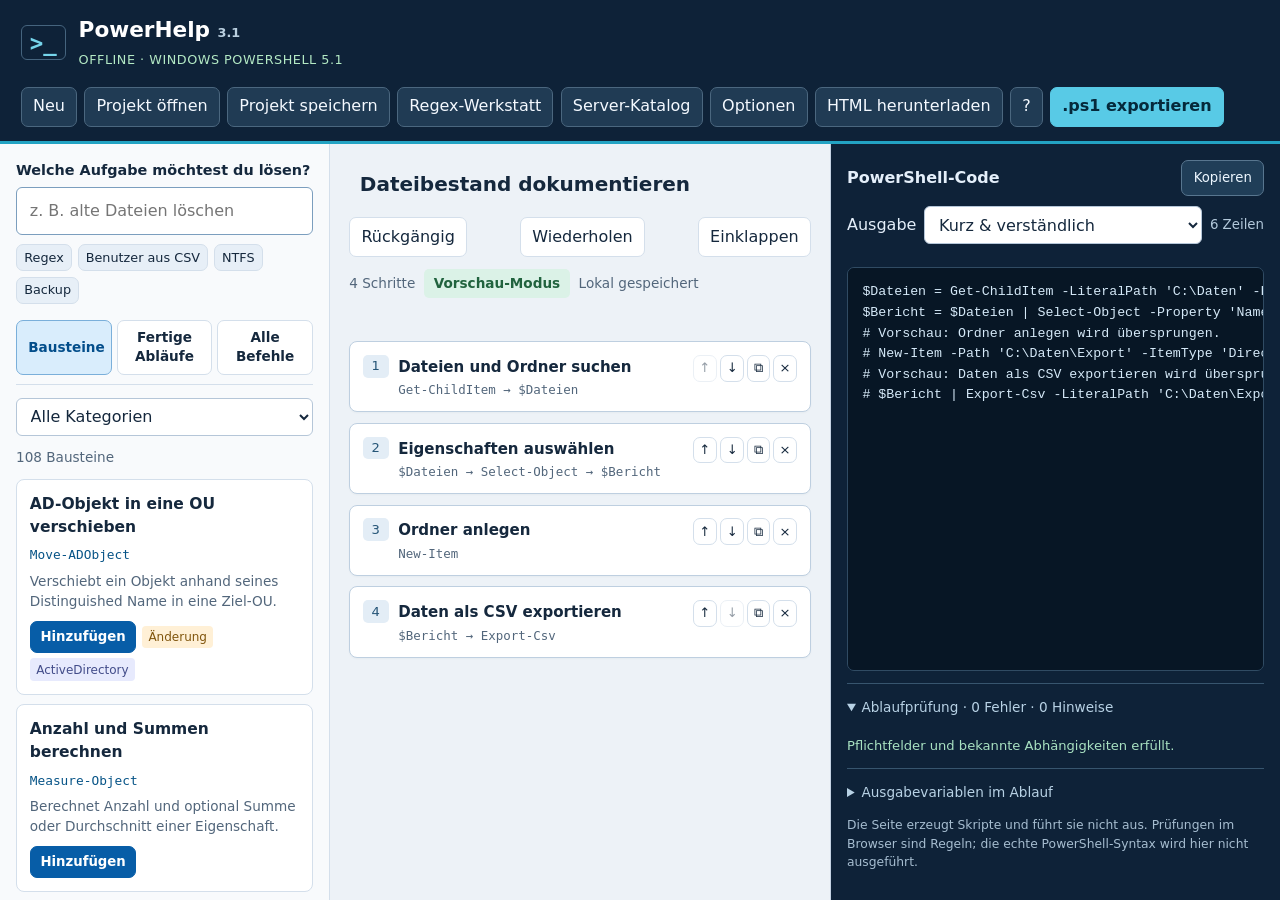
==== commit 9cc4a4f7: "Generate concise PowerShell scripts and connect inputs to source steps" ====
--- a/index.html
+++ b/index.html
@@ -9,11 +9,13 @@
 
 /* ISE catalog and offline next-step assistance. */
 .tabs{flex-wrap:wrap}.tabs button{min-width:85px;font-size:.85rem}.next-steps{border:1px solid #b6d2e9;background:#e7f2fb;border-radius:8px;padding:.8rem;margin-bottom:1rem}.next-steps h2{margin:0 0 .5rem;font-size:.9rem}.suggestions{display:flex;flex-wrap:wrap;gap:.35rem}.suggestions button{font-size:.8rem;text-align:left}.next-steps small{display:block;font-size:.75rem;color:var(--muted);margin-top:.5rem}.metadata-note{font-size:.8rem;color:var(--muted);border-left:3px solid #63a9d6;padding-left:.6rem}.parameter-picker{grid-column:1/-1;border:1px solid var(--line);padding:.5rem .7rem;border-radius:6px}.parameter-picker summary{cursor:pointer;font-size:.86rem;font-weight:600}.parameter-picker[open]{max-height:330px;overflow:auto}.parameter-picker .check{font-family:Consolas,monospace;font-size:.8rem;overflow-wrap:anywhere}#moduleFilter label{font-size:.8rem;font-weight:600}#moduleFilter{margin:.7rem 0}
+
+.code-options{display:flex;align-items:center;gap:8px;flex-wrap:wrap;margin:10px 0}.code-options select{flex:1;min-width:180px}.connection{font-size:12px;color:var(--accent,#238a79);padding:6px 0;display:block}
 </style>
 </head>
 <body>
 <header>
- <div class="brand"><span class="logo" aria-hidden="true">&gt;_</span><div><h1>PowerHelp <small>3.0</small></h1><span class="offline">Offline · Windows PowerShell 5.1</span></div></div>
+ <div class="brand"><span class="logo" aria-hidden="true">&gt;_</span><div><h1>PowerHelp <small>3.1</small></h1><span class="offline">Offline · Windows PowerShell 5.1</span></div></div>
  <div class="header-actions"><button id="newProject">Neu</button><button id="importProject">Projekt öffnen</button><button id="saveProject">Projekt speichern</button><button id="regexOpen">Regex-Werkstatt</button><button id="catalogOpen">Server-Katalog</button><button id="settingsOpen">Optionen</button><button id="helpOpen" aria-label="Hilfe">?</button><button class="primary" id="exportScript">.ps1 exportieren</button></div>
 </header>
 <main class="app">
@@ -37,7 +39,7 @@
  </section>
  <section class="preview" aria-label="Skriptvorschau">
   <div class="preview-head"><h2>PowerShell-Code</h2><button id="copyCode">Kopieren</button></div>
-  <small>Die Vorschau folgt deinem Ablauf.</small>
+  <div class="code-options"><label for="codeStyle">Ausgabe</label><select id="codeStyle"><option value="simple">Kurz &amp; verständlich</option><option value="detailed">Mit Skriptgerüst &amp; Absicherung</option></select><small id="codeSize"></small></div>
   <pre class="code" id="code" tabindex="0" aria-label="Generiertes Skript"></pre>
   <details class="collapsible" open><summary id="issuesSummary">Ablaufprüfung</summary><div id="issues" class="issues" aria-live="polite"></div></details>
   <details class="collapsible"><summary>Ausgabevariablen im Ablauf</summary><div class="variable-chips" id="variables"></div><small>Ein Klick kopiert den Variablennamen.</small></details>
@@ -58,9 +60,9 @@
 <dialog id="settingsDialog" aria-labelledby="settingsTitle">
  <div class="dialoghead"><h2 id="settingsTitle">Skriptoptionen</h2><button data-close="settingsDialog" aria-label="Optionen schließen">×</button></div>
  <div class="settings-grid">
-  <label class="check"><input id="previewMode" type="checkbox" checked>Vorschau-Modus: Änderungen durch ShouldProcess überspringen</label>
-  <p class="dialognote">Lesebefehle laufen weiterhin. Für den Echtbetrieb diese Option deaktivieren. Exportierte Skripte unterstützen außerdem <code>-WhatIf</code>. Eigener Code muss mit der passenden Wirkung gekennzeichnet sein.</p>
-  <label class="check"><input id="commentsMode" type="checkbox" checked>Schritte im Code kommentieren</label>
+  <label class="check"><input id="previewMode" type="checkbox" checked>Vorschau-Modus: Änderungen überspringen</label>
+  <p class="dialognote">Lesebefehle laufen weiterhin. Im kurzen Modus werden Änderungen auskommentiert. Für ausführbare Änderungen diese Option deaktivieren. Die Ausgabe mit Skriptgerüst unterstützt zusätzlich <code>-WhatIf</code>. Eigener Code muss mit der passenden Wirkung gekennzeichnet sein.</p>
+  <label class="check"><input id="commentsMode" type="checkbox">Schritte im Code kommentieren</label>
   <label>Optionale Skriptparameter <textarea id="scriptParams" placeholder="[string]$Quellordner = 'C:\Daten'"></textarea></label>
   <label class="check"><input id="transcriptMode" type="checkbox">Konsolenausgabe protokollieren (Start-Transcript)</label>
   <label>Protokollpfad <input id="logPath" value="C:\Daten\PowerHelp.log"></label>
@@ -89,7 +91,7 @@
  * Parameters carry types. Text is always emitted as a single-quoted literal.
  * Expressions are deliberately separate and remain visible as code.
  */
-const PH_VERSION = '3.0.0';
+const PH_VERSION = '3.1.0';
 const PH_CATEGORIES = ['Dateien & Ordner','Text & Regex','CSV & Daten','Benutzer & Gruppen','Berechtigungen & Freigaben','Dienste & Prozesse','Netzwerk','System & Ereignisse','Aufgabenplanung','Active Directory','Skriptlogik'];
 const F = (key,label,type='text',value='',extra={})=>({key,label,type,value,...extra});
 const S = (key,label,value='',extra={})=>F(key,label,'text',value,extra);
@@ -121,7 +123,8 @@
 cmd('write','Textdatei schreiben',T,'Set-Content','Ersetzt den Dateiinhalt durch den angegebenen Wert.',[S('LiteralPath','Dateipfad','C:\\Daten\\ergebnis.txt'),S('Value','Text','Beispieltext'),C('Encoding','Zeichenkodierung',['UTF8','Default','Unicode','ASCII'],'UTF8')],{mutates:true,keywords:'schreiben speichern text ausgabe überschreiben'});
 cmd('append','Text an Datei anhängen',T,'Add-Content','Fügt Text am Ende einer Datei hinzu.',[S('LiteralPath','Dateipfad','C:\\Daten\\protokoll.txt'),S('Value','Text','Eintrag'),C('Encoding','Zeichenkodierung',['UTF8','Default','Unicode','ASCII'],'UTF8')],{mutates:true,keywords:'anhängen append protokoll log'});
 cmd('selectstring','Text in Dateien finden',T,'Select-String','Sucht mit Regex; die Ausgabe enthält unter anderem Dateiname und Zeilennummer.',[S('LiteralPath','Dateipfad','C:\\Daten\\bericht.txt'),S('Pattern','Regex / Suchtext','Fehler|Error'),B('SimpleMatch','Als wörtlichen Text suchen'),B('CaseSensitive','Groß-/Kleinschreibung beachten'),C('Encoding','Zeichenkodierung',['UTF8','Default','Unicode','ASCII'],'UTF8')],{out:'Texttreffer',keywords:'grep suchen regex match zeile fehler auswerten'});
-cmd('regex','Daten mit Regex extrahieren',T,'[regex]::Matches','Sammelt Treffer aus mehreren Textdateien und liest eine benannte oder nummerierte Gruppe aus.',[S('folder','Suchordner','C:\\Daten'),S('filter','Dateimuster','*.txt'),S('pattern','Regulärer Ausdruck','(?m)^Kundennummer:\\s*(?<wert>\\S+)'),S('group','Treffergruppe (0 = gesamter Treffer)','wert'),C('encoding','Zeichenkodierung',['UTF8','Default','Unicode','ASCII'],'UTF8'),B('recurse','Unterordner durchsuchen')],{kind:'regex',out:'Treffer',keywords:'extrahieren auslesen id kundennummer email datum regulärer ausdruck capture gruppen daten'});
+cmd('regex','Daten mit Regex extrahieren',T,'[regex]::Matches','Sammelt Treffer aus mehreren Textdateien und liest eine benannte oder nummerierte Gruppe aus.',[S('folder','Suchordner','C:\\Daten'),S('filter','Dateimuster','*.txt'),S('pattern','Regulärer Ausdruck','(?m)^Kundennummer:\\s*(?<wert>\\S+)'),S('group','Treffergruppe (0 = gesamter Treffer)','wert'),C('encoding','Zeichenkodierung',['UTF8','Default','Unicode','ASCII'],'UTF8'),B('recurse','Unterordner durchsuchen'),B('source','Quelldatei und Trefferposition aufnehmen',true)],{kind:'regex',out:'Treffer',keywords:'extrahieren auslesen id kundennummer email datum regulärer ausdruck capture gruppen daten'});
+cmd('regextext','Regex aus eingelesenem Text',T,'[regex]::Matches','Liest Treffer aus einer vorher eingelesenen Textvariable. Die Spalte Wert kann direkt als CSV gespeichert werden.',[V('input','Textvariable','Text'),S('pattern','Regulärer Ausdruck','(?m)^Kundennummer:\\s*(?<wert>\\S+)'),S('group','Treffergruppe','wert')],{kind:'regextext',out:'Treffer',uses:['input'],keywords:'regex text datei extrahieren kundennummer csv'});
 cmd('replace','Text mit Regex ersetzen',T,'-replace','Ersetzt in einer vorhandenen Textvariablen. Rückverweise wie $1 werden als Text eingetragen.',[V('input','Textvariable','Text'),S('pattern','Regex','\\s+'),S('replacement','Ersetzung',' ',{allowEmpty:true})],{kind:'replace',out:'BereinigterText',uses:['input'],keywords:'replace ersetzen bereinigen austauschen regex'});
 cmd('split','Text aufteilen',T,'-split','Teilt eine Textvariable anhand eines Regex-Trenners auf.',[V('input','Textvariable','Text'),S('pattern','Trenner als Regex',';')],{kind:'split',out:'Teile',uses:['input'],keywords:'split trennen aufteilen zerlegen'});
 cmd('csvin','CSV-Datei einlesen',D,'Import-Csv','Liest Tabellenzeilen als Objekte für Schleifen und Filter.',[S('LiteralPath','CSV-Datei','C:\\Daten\\import.csv'),C('Delimiter','Trennzeichen',[';',',','TAB'],';'),C('Encoding','Zeichenkodierung',['UTF8','Default','Unicode','ASCII'],'UTF8')],{out:'Datensaetze',keywords:'csv import einlesen excel tabelle massenimport'});
@@ -214,6 +217,7 @@
 const PH_BY_ID = Object.fromEntries(PH_COMMANDS.map(d=>[d.id,d]));
 function step(def,values={},out,children=[]) { return {def,values,out,children}; }
 const PH_TEMPLATES = [
+ {id:'text-to-csv',title:'Text aus einer Datei als CSV',description:'Datei einlesen, Regex-Treffer extrahieren und die Spalte Wert als CSV speichern. Drei einfache Bausteine.',keywords:'regex daten text datei extrahieren csv kundennummer',steps:[step('read',{},'Text'),step('regextext',{},'Treffer'),step('csvout',{LiteralPath:'C:\\Daten\\ergebnis.csv'},null)]},
  {id:'regex-report',title:'Daten aus Textdateien extrahieren',description:'Kundennummern mit Regex sammeln und mit Quelldatei als CSV exportieren.',keywords:'regex daten auslesen extrahieren kundennummer text txt report',steps:[step('mkdir',{Path:'C:\\Daten\\Export'}),step('regex',{},'Treffer'),step('csvout',{},null)]},
  {id:'old-files',title:'Alte Dateien finden und entfernen',description:'Findet Dateien älter als 90 Tage. Der Vorschau-Modus überspringt das Löschen.',keywords:'alte dateien löschen aufräumen bereinigen älter temp',steps:[step('files',{LiteralPath:'C:\\Temp',Filter:'*',Recurse:true},'Dateien'),step('where',{input:'Dateien',condition:'$_.LastWriteTime -lt (Get-Date).AddDays(-90)'},'AlteDateien'),step('foreach',{input:'AlteDateien',item:'Datei'},null,[step('remove',{LiteralPath:{expr:'$Datei.FullName'}})])]},
  {id:'backup',title:'Ordner mit Robocopy sichern',description:'Kopiert einen Ordner inklusive Unterordnern und prüft den Robocopy-Exitcode.',keywords:'backup sicherung kopieren robocopy unterordner daten',steps:[step('mkdir',{Path:'D:\\Backup'}),step('robocopy',{})]},
@@ -283,10 +287,10 @@
   if(/\[\]$/.test(p.type))return String(v).split(',').map(x=>q(x.trim())).join(', ');
   return q(v);
  }
- function emit(n,d,q){
+ function emit(n,d,q,compact=false){
   const set=setOf(n,d),allowed=new Set((set?.parameters||[]).map(p=>p.name)),args=[];
   for(const p of d.metadata.parameters){const v=n.values[p.name];if(!allowed.has(p.name)||!active(v))continue;if(p.type==='System.Management.Automation.SwitchParameter')args.push('-'+p.name+(v&&typeof v==='object'?':('+v.expr.trim()+')':''));else args.push('-'+p.name+' '+expression(p,v,q));}
-  let body=(n.values._input?'$'+n.values._input.replace(/^\$/,'')+' | ':'')+d.module+'\\'+d.command+(args.length?' '+args.join(' '):'');
+  let body=(n.values._input?'$'+n.values._input.replace(/^\$/,'')+' | ':'')+(compact&&entries.filter(e=>e.command===d.command).length===1?'':d.module+'\\')+d.command+(args.length?' '+args.join(' '):'');
   if(n.out)body='$'+n.out.replace(/^\$/,'')+' = '+body;
   return body;
  }
@@ -307,7 +311,7 @@
   return {errors,warnings};
  }
  function defaults(n,d){const set=setOf(n,d);return set?.parameters||[];}
- const hints={files:['where','select','foreach','sort','regex'],read:['replace','split','jsonin','write'],regex:['select','sort','csvout','foreach'],lines:['select','csvout'],csvin:['where','select','foreach','csvout'],where:['select','sort','foreach','csvout'],select:['csvout','jsonout','table'],sort:['select','csvout','table'],users:['where','select','csvout','foreach'],groups:['select','foreach'],services:['where','select','foreach'],events:['where','select','csvout'],jsonin:['select','where','foreach'],foreach:['message']};
+ const hints={files:['where','select','foreach','sort','regex'],read:['regextext','replace','split','jsonin','write'],regextext:['csvout','select','foreach'],regex:['csvout','select','sort','csvout','foreach'],lines:['select','csvout'],csvin:['where','select','foreach','csvout'],where:['select','sort','foreach','csvout'],select:['csvout','jsonout','table'],sort:['select','csvout','table'],users:['where','select','csvout','foreach'],groups:['select','foreach'],services:['where','select','foreach'],events:['where','select','csvout'],jsonin:['select','where','foreach'],foreach:['message']};
  function suggestions(nodes){
   const n=nodes.at(-1);if(!n)return ['files','csvin','regex','users'].map(id=>({id,reason:'Startpunkt für eine typische Aufgabe.'}));
   const d=PH_BY_ID[n.def];let ids=hints[n.def]||[];
@@ -351,26 +355,35 @@
  }
  function field(d,n,key) { const f=d.fields.find(f=>f.key===key);return val(f,n.values[key]); }
  const indent = (s,n=1)=>s.split('\n').map(l=>'    '.repeat(n)+l).join('\n');
- function command(n,d){
+ function command(n,d,compact=false){
+  const stop=compact?'':' -ErrorAction Stop';
   const v=n.values, get=k=>field(d,n,k), out=n.out?'$'+name(n.out):'';
   let code;
-  if(d.kind==='ise')return PHCatalog.emit(n,d,q);
-  if(d.kind==='regex') code=`@(foreach ($PHDatei in Get-ChildItem -LiteralPath ${get('folder')} -Filter ${get('filter')} -File${v.recurse?' -Recurse':''} -ErrorAction Stop) {\n    $PHText = [string](Get-Content -LiteralPath $PHDatei.FullName -Raw -Encoding ${get('encoding')} -ErrorAction Stop)\n    foreach ($PHMatch in [regex]::Matches($PHText, ${get('pattern')})) {\n        $PHGruppe = $PHMatch.Groups[${/^\d+$/.test(v.group)?Number(v.group):q(v.group)}]\n        if ($PHGruppe.Success) {\n            [pscustomobject]@{ Datei = $PHDatei.FullName; Wert = $PHGruppe.Value; Position = $PHMatch.Index }\n        }\n    }\n})`;
-  else if(d.kind==='lines') code=`@(foreach ($PHDatei in Get-ChildItem -LiteralPath ${get('folder')} -Filter ${get('filter')} -File -ErrorAction Stop) {\n    $PHZeilen = @(Get-Content -LiteralPath $PHDatei.FullName -Encoding ${get('encoding')} -ErrorAction Stop)\n    foreach ($PHNummer in @(${String(v.lines).split(',').map(x=>Number(x.trim())).join(', ')})) {\n        if ($PHNummer -le $PHZeilen.Count) {\n            [pscustomobject]@{ Datei = $PHDatei.FullName; Zeile = $PHNummer; Wert = $PHZeilen[$PHNummer - 1] }\n        }\n    }\n})`;
-  else if(d.kind==='eventfilter') code=`Get-WinEvent -FilterHashtable @{ LogName = ${get('log')}; Level = ${v.level}; StartTime = (Get-Date).AddDays(-${get('days')}) } -ErrorAction Stop`;
-  else if(d.kind==='remoting') code=`Invoke-Command -ComputerName ${get('ComputerName')} -ScriptBlock {\n${indent(v.ScriptBlock)}\n} -ErrorAction Stop`;
-  else if(d.kind==='localpassword')return `$PHKennwort = Read-Host 'Neues Kennwort' -AsSecureString\nSet-LocalUser -Name ${get('Name')} -Password $PHKennwort -ErrorAction Stop`;
-  else if(d.kind==='adpassword')return `$PHKennwort = Read-Host 'Neues Domänenkennwort' -AsSecureString\nSet-ADAccountPassword -Identity ${get('Identity')} -NewPassword $PHKennwort -Reset -ErrorAction Stop`;
-  else if(d.kind==='adnewuser')return `$PHKennwort = Read-Host 'Kennwort für das neue Domänenkonto' -AsSecureString\nNew-ADUser -Name ${get('Name')} -SamAccountName ${get('SamAccountName')} -UserPrincipalName ${get('UserPrincipalName')} -Path ${get('Path')} -AccountPassword $PHKennwort -Enabled ${v.Enabled?'$true':'$false'} -ErrorAction Stop`;
+  if(d.kind==='ise')return PHCatalog.emit(n,d,q,compact);
+  if(d.kind==='regextext') code=`[regex]::Matches(${get('input')}, ${get('pattern')}) |
+    ForEach-Object { [pscustomobject]@{ Wert = $_.Groups[${/^\d+$/.test(v.group)?Number(v.group):q(v.group)}].Value } }`;
+  else if(compact&&d.kind==='regex') code=`Get-ChildItem -LiteralPath ${get('folder')} -Filter ${get('filter')} -File${v.recurse?' -Recurse':''} |
+    ForEach-Object {
+${v.source?'        $PHDatei = $_\n':''}        $PHText = Get-Content -LiteralPath $_.FullName -Raw -Encoding ${get('encoding')}
+        [regex]::Matches($PHText, ${get('pattern')}) |
+            ForEach-Object { [pscustomobject]@{ ${v.source?'Datei = $PHDatei.FullName; Position = $_.Index; ':''}Wert = $_.Groups[${/^\d+$/.test(v.group)?Number(v.group):q(v.group)}].Value } }
+    }`;
+  else if(d.kind==='regex') code=`@(foreach ($PHDatei in Get-ChildItem -LiteralPath ${get('folder')} -Filter ${get('filter')} -File${v.recurse?' -Recurse':''}${stop}) {\n    $PHText = [string](Get-Content -LiteralPath $PHDatei.FullName -Raw -Encoding ${get('encoding')}${stop})\n    foreach ($PHMatch in [regex]::Matches($PHText, ${get('pattern')})) {\n        $PHGruppe = $PHMatch.Groups[${/^\d+$/.test(v.group)?Number(v.group):q(v.group)}]\n        if ($PHGruppe.Success) {\n            [pscustomobject]@{ Datei = $PHDatei.FullName; Wert = $PHGruppe.Value; Position = $PHMatch.Index }\n        }\n    }\n})`;
+  else if(d.kind==='lines') code=`@(foreach ($PHDatei in Get-ChildItem -LiteralPath ${get('folder')} -Filter ${get('filter')} -File${stop}) {\n    $PHZeilen = @(Get-Content -LiteralPath $PHDatei.FullName -Encoding ${get('encoding')}${stop})\n    foreach ($PHNummer in @(${String(v.lines).split(',').map(x=>Number(x.trim())).join(', ')})) {\n        if ($PHNummer -le $PHZeilen.Count) {\n            [pscustomobject]@{ Datei = $PHDatei.FullName; Zeile = $PHNummer; Wert = $PHZeilen[$PHNummer - 1] }\n        }\n    }\n})`;
+  else if(d.kind==='eventfilter') code=`Get-WinEvent -FilterHashtable @{ LogName = ${get('log')}; Level = ${v.level}; StartTime = (Get-Date).AddDays(-${get('days')}) }${stop}`;
+  else if(d.kind==='remoting') code=`Invoke-Command -ComputerName ${get('ComputerName')} -ScriptBlock {\n${indent(v.ScriptBlock)}\n}${stop}`;
+  else if(d.kind==='localpassword')return `$PHKennwort = Read-Host 'Neues Kennwort' -AsSecureString\nSet-LocalUser -Name ${get('Name')} -Password $PHKennwort${stop}`;
+  else if(d.kind==='adpassword')return `$PHKennwort = Read-Host 'Neues Domänenkennwort' -AsSecureString\nSet-ADAccountPassword -Identity ${get('Identity')} -NewPassword $PHKennwort -Reset${stop}`;
+  else if(d.kind==='adnewuser')return `$PHKennwort = Read-Host 'Kennwort für das neue Domänenkonto' -AsSecureString\nNew-ADUser -Name ${get('Name')} -SamAccountName ${get('SamAccountName')} -UserPrincipalName ${get('UserPrincipalName')} -Path ${get('Path')} -AccountPassword $PHKennwort -Enabled ${v.Enabled?'$true':'$false'}${stop}`;
   else if(d.kind==='where')code=`${get('input')} | Where-Object { ${get('condition')} }`;
   else if(d.kind==='replace')code=`${get('input')} -replace ${get('pattern')}, ${get('replacement')}`;
   else if(d.kind==='split')code=`${get('input')} -split ${get('pattern')}`;
   else if(d.kind==='variable')return `${out} = ${get('value')}`;
   else if(d.kind==='custom')return v.code;
-  else if(d.kind==='newuser')return `$PHKennwort = Read-Host ${q('Kennwort für das neue Konto')} -AsSecureString\nNew-LocalUser -Name ${get('Name')} -FullName ${get('FullName')}${v.Description?' -Description '+get('Description'):''} -Password $PHKennwort${v.PasswordNeverExpires?' -PasswordNeverExpires':''} -ErrorAction Stop | Out-Null`;
+  else if(d.kind==='newuser')return `$PHKennwort = Read-Host ${q('Kennwort für das neue Konto')} -AsSecureString\nNew-LocalUser -Name ${get('Name')} -FullName ${get('FullName')}${v.Description?' -Description '+get('Description'):''} -Password $PHKennwort${v.PasswordNeverExpires?' -PasswordNeverExpires':''}${stop} | Out-Null`;
   else if(d.kind==='robocopy')return `& robocopy.exe ${get('source')} ${get('target')} ${v.mirror?'/MIR':v.recurse?'/E':''} /COPY:DAT /DCOPY:DAT /R:${get('retries')} /W:${get('wait')}\nif ($LASTEXITCODE -ge 8) { throw "Robocopy fehlgeschlagen: Exitcode $LASTEXITCODE" }`;
-  else if(d.kind==='aclgrant')return `$PHAcl = Get-Acl -LiteralPath ${get('path')} -ErrorAction Stop\n$PHRegel = New-Object System.Security.AccessControl.FileSystemAccessRule(${get('identity')}, ${get('rights')}, ${q(v.inherit?'ContainerInherit, ObjectInherit':'None')}, 'None', 'Allow')\n$PHAcl.AddAccessRule($PHRegel)\nSet-Acl -LiteralPath ${get('path')} -AclObject $PHAcl -ErrorAction Stop`;
-  else if(d.kind==='tasknew')return `$PHAktion = New-ScheduledTaskAction -Execute 'powershell.exe' -Argument ${q('-NoProfile -File "'+String(v.script).replace(/"/g,'')+'"')}\n$PHTrigger = New-ScheduledTaskTrigger -Daily -At ${get('time')}\n$PHIdentitaet = [System.Security.Principal.WindowsIdentity]::GetCurrent().Name\n$PHPrincipal = New-ScheduledTaskPrincipal -UserId $PHIdentitaet -LogonType Interactive -RunLevel Limited\nRegister-ScheduledTask -TaskName ${get('name')} -Action $PHAktion -Trigger $PHTrigger -Principal $PHPrincipal -ErrorAction Stop | Out-Null`;
+  else if(d.kind==='aclgrant')return `$PHAcl = Get-Acl -LiteralPath ${get('path')}${stop}\n$PHRegel = New-Object System.Security.AccessControl.FileSystemAccessRule(${get('identity')}, ${get('rights')}, ${q(v.inherit?'ContainerInherit, ObjectInherit':'None')}, 'None', 'Allow')\n$PHAcl.AddAccessRule($PHRegel)\nSet-Acl -LiteralPath ${get('path')} -AclObject $PHAcl${stop}`;
+  else if(d.kind==='tasknew')return `$PHAktion = New-ScheduledTaskAction -Execute 'powershell.exe' -Argument ${q('-NoProfile -File "'+String(v.script).replace(/"/g,'')+'"')}\n$PHTrigger = New-ScheduledTaskTrigger -Daily -At ${get('time')}\n$PHIdentitaet = [System.Security.Principal.WindowsIdentity]::GetCurrent().Name\n$PHPrincipal = New-ScheduledTaskPrincipal -UserId $PHIdentitaet -LogonType Interactive -RunLevel Limited\nRegister-ScheduledTask -TaskName ${get('name')} -Action $PHAktion -Trigger $PHTrigger -Principal $PHPrincipal${stop} | Out-Null`;
   else {
    let args=[];
    for(const f of d.fields){
@@ -380,15 +393,22 @@
     if(f.type==='bool'){ if(value)args.push('-'+f.key); }
     else args.push('-'+f.key+' '+val(f,value));
    }
-   code=(d.inputField?get(d.inputField)+' | ':'')+d.command+(args.length?' '+args.join(' '):'')+' -ErrorAction Stop';
+   code=(d.inputField?get(d.inputField)+' | ':'')+d.command+(args.length?' '+args.join(' '):'')+stop;
    if(d.id==='mkdir')code+=' | Out-Null';
   }
   return out?out+' = '+code:code;
  }
  function allNodes(steps){return steps.flatMap(n=>[n,...allNodes(n.children||[])]);}
+ function sourcesBefore(steps,uid){
+  function visit(nodes,scope){for(const n of nodes){if(n.uid===uid)return scope;const inner=visit(n.children||[],scope.slice());if(inner)return inner;if(n.out)scope=[...scope,n];}return null;}
+  return visit(steps,[])||[];
+ }
+ function connectMatching(steps){for(const n of allNodes(steps)){const d=PH_BY_ID[n.def];for(const key of [...(d.uses||[]),...(d.kind==='ise'?['_input']:[])]){if(n.links?.[key])continue;const source=sourcesBefore(steps,n.uid).findLast(s=>name(s.out).toLowerCase()===name(n.values[key]).toLowerCase());if(source){n.links??={};n.links[key]=source.uid;}}}return steps;}
  function compile(project){
   const errors=[],warnings=[],modules=new Set(), defined=new Set(['true','false','null','_','PSItem','PSCmdlet','WhatIfPreference','ErrorActionPreference','LASTEXITCODE','args','input','PSBoundParameters','PSScriptRoot','PSCommandPath']);
-  const settings=project.settings||{};
+  const settings=project.settings||{}, compact=settings.style!=='detailed';
+  project={...project,steps:clone(project.steps||[])};
+  for(const n of allNodes(project.steps)){const d=PH_BY_ID[n.def];for(const [key,uid] of Object.entries(n.links||{})){if(!d||!((d.uses||[]).includes(key)||(d.kind==='ise'&&key==='_input'))){errors.push({uid:n.uid,text:'Ungültige Eingabeverbindung.'});continue;}const source=sourcesBefore(project.steps,n.uid).find(s=>s.uid===uid);if(!source||!source.out){errors.push({uid:n.uid,text:'Die verbundene Quelle fehlt oder steht nicht mehr vor diesem Schritt.'});}else n.values[key]=name(source.out);}}
   const parameters=String(settings.params||'').trim();
   for(const match of parameters.matchAll(/\$([A-Za-z_][\w]*)/g))defined.add(match[1]);
   const has= (set,v)=>[...set].some(x=>x.toLowerCase()===name(v).toLowerCase());
@@ -396,7 +416,7 @@
    for(const n of nodes){
     const d=Object.hasOwn(PH_BY_ID,n.def)?PH_BY_ID[n.def]:null; if(!d){errors.push({uid:n.uid,text:'Unbekannter Baustein.'});continue;}
     if(d.module&&d.module!=='Microsoft.PowerShell.Core')modules.add(d.module);
-    if(d.kind==='ise'){const check=PHCatalog.issues(n,d,scope);for(const text of check.errors)errors.push({uid:n.uid,text});for(const text of check.warnings)warnings.push({uid:n.uid,text});}
+    if(d.kind==='ise'){const check=PHCatalog.issues(n,d,scope);for(const text of check.errors)errors.push({uid:n.uid,text});for(const text of check.warnings.filter(t=>settings.preview||!t.includes('im Vorschau-Modus')))warnings.push({uid:n.uid,text});}
     for(const f of d.fields){
      const v=n.values[f.key],txt=valueText(v);
      if(f.type!=='bool'&&!f.optional&&!f.allowEmpty&&!txt.trim())errors.push({uid:n.uid,text:`${d.title}: „${f.label}“ fehlt.`});
@@ -415,7 +435,7 @@
     if(['copy','move'].includes(d.id)&&!isExpr(n.values.LiteralPath)&&!isExpr(n.values.Destination)&&String(n.values.LiteralPath).toLowerCase()===String(n.values.Destination).toLowerCase())errors.push({uid:n.uid,text:`${d.title}: Quelle und Ziel sind identisch.`});
     if(d.id==='files'&&n.values.File&&n.values.Directory)errors.push({uid:n.uid,text:'Dateisuche: „Nur Dateien“ und „Nur Ordner“ schließen sich aus.'});
     if(d.kind==='lines'&&!/^\s*[1-9]\d{0,5}(?:\s*,\s*[1-9]\d{0,5})*\s*$/.test(n.values.lines))errors.push({uid:n.uid,text:'Zeilenextraktion: Positive Zeilennummern wie 4, 9 angeben.'});
-    if(d.kind==='regex'&&!/^(?:0|[1-9]\d{0,3}|[A-Za-z_][A-Za-z0-9_]*)$/.test(n.values.group))errors.push({uid:n.uid,text:'Regex: Gruppe muss eine Zahl oder ein Gruppenname sein.'});
+    if(['regex','regextext'].includes(d.kind)&&!/^(?:0|[1-9]\d{0,3}|[A-Za-z_][A-Za-z0-9_]*)$/.test(n.values.group))errors.push({uid:n.uid,text:'Regex: Gruppe muss eine Zahl oder ein Gruppenname sein.'});
     if(d.kind==='tasknew'&&!/^(?:[01]\d|2[0-3]):[0-5]\d$/.test(n.values.time))errors.push({uid:n.uid,text:'Aufgabenplanung: Uhrzeit im Format HH:mm zwischen 00:00 und 23:59 angeben.'});
     if(d.kind==='tasknew'&&/["\r\n]/.test(n.values.script))errors.push({uid:n.uid,text:'Aufgabenplanung: Skriptpfad enthält ein ungültiges Zeichen.'});
     if(d.id==='regwrite'&&['DWord','QWord'].includes(n.values.PropertyType)&&!isExpr(n.values.Value)&&!/^\d+$/.test(n.values.Value))errors.push({uid:n.uid,text:'Registry: Für DWord/QWord einen nicht negativen ganzzahligen Wert angeben.'});
@@ -452,26 +472,28 @@
     if(d.kind==='foreach')body=`foreach ($${name(n.values.item)} in $${name(n.values.input)}) {\n${indent(children)}\n}`;
     else if(d.kind==='if')body=`if (${n.values.condition}) {\n${indent(children)}\n}`;
     else if(d.kind==='try')body=`try {\n${indent(children)}\n} catch {\n    Write-Error $_\n    throw\n}`;
-    else if(d.kind==='function')body=`function ${n.values.name} {\n    [CmdletBinding(SupportsShouldProcess = $true)]\n    param(${n.values.params||''})\n${indent(children)}\n}`;
-   }else body=command(n,d);
+    else if(d.kind==='function')body=`function ${n.values.name} {\n${compact?'':'    [CmdletBinding(SupportsShouldProcess = $true)]\n'}${n.values.params||!compact?'    param('+(n.values.params||'')+')\n':''}\n${indent(children)}\n}`;
+   }else body=command(n,d,compact);
    const mutates=(d.kind==='ise'&&n.values._effect!=='Nur lesen')||d.mutates||(['custom','remoting'].includes(d.kind)&&n.values.effect==='Änderung');
-   if(mutates){
+   if(mutates&&compact&&settings.preview){body='# Vorschau: '+d.title+' wird übersprungen.\n'+body.split('\n').map(l=>'# '+l).join('\n');}
+   else if(mutates&&!compact){
     const targetKey=['LiteralPath','Path','Name','Identity','source','path','name','Group','FilePath','DisplayName'].find(k=>n.values[k]!==undefined&&n.values[k]!==''&&n.values[k]!==false);
     const target=targetKey?field(d,n,targetKey):q(d.kind==='ise'?d.command:'Eigener Code');
     body=`if ($PSCmdlet.ShouldProcess([string](${target}), ${q(d.title)})) {\n${indent(body)}\n}`;
    }
-   return (settings.comments!==false?'# '+d.title+'\n':'')+body;
-  }).join('\n\n');}
-  const header=['#requires -Version 5.1'];
-  if(modules.size)header.push('#requires -Modules '+[...modules].map(q).join(', '));
-  header.push('# Erstellt mit PowerHelp '+PH_VERSION+' · Windows PowerShell 5.1','[CmdletBinding(SupportsShouldProcess = $true)]','param('+parameters+')',"$ErrorActionPreference = 'Stop'");
-  if(settings.preview)header.push('$WhatIfPreference = $true # Änderungen mit ShouldProcess werden übersprungen.');
+   return ((settings.comments===true||(!compact&&settings.comments!==false))?'# '+d.title+'\n':'')+body;
+  }).join(compact?'\n':'\n\n');}
+  const header=compact?[]:['#requires -Version 5.1'];
+  if(!compact&&modules.size)header.push('#requires -Modules '+[...modules].map(q).join(', '));
+  if(!compact)header.push('# Erstellt mit PowerHelp '+PH_VERSION+' · Windows PowerShell 5.1','[CmdletBinding(SupportsShouldProcess = $true)]','param('+parameters+')',"$ErrorActionPreference = 'Stop'");
+  if(!compact&&settings.preview)header.push('$WhatIfPreference = $true # Änderungen mit ShouldProcess werden übersprungen.');
+  if(compact&&parameters)header.push('param('+parameters+')');
   const body=emit(project.steps||[]);
-  let code=header.join('\n')+'\n\n'+body+'\n';
+  let code=(header.length?header.join('\n')+'\n\n':'')+body+'\n';
   if(settings.transcript){code=header.join('\n')+'\n\n'+`Start-Transcript -LiteralPath ${q(settings.logPath||'C:\\Daten\\PowerHelp.log')} -Append -ErrorAction Stop\ntry {\n${indent(body)}\n} finally {\n    Stop-Transcript | Out-Null\n}\n`;warnings.push({uid:null,text:'Transkript: Der Protokollpfad muss erreichbar sein; das Protokoll wird auch im Vorschau-Modus geschrieben.'});}
   if(modules.has('Microsoft.PowerShell.LocalAccounts'))warnings.push({uid:null,text:'Lokale Konten: LocalAccounts ist auf Domänencontrollern und in 32-Bit-PowerShell auf einem 64-Bit-System nicht verfügbar.'});
   if(modules.has('ActiveDirectory'))warnings.push({uid:null,text:'Active Directory erfordert das bereits vorhandene AD-Modul und eine erreichbare Domäne. PowerHelp installiert nichts.'});
-  if(allNodes(project.steps||[]).some(n=>PH_BY_ID[n.def]?.mutates)&&!settings.preview)warnings.push({uid:null,text:'Echtbetrieb: Dieses Skript enthält Änderungen. Vorschau-Modus aktivieren oder das gespeicherte Skript mit -WhatIf starten.'});
+  if(allNodes(project.steps||[]).some(n=>PH_BY_ID[n.def]?.mutates)&&!settings.preview)warnings.push({uid:null,text:'Echtbetrieb: Dieses Skript enthält Änderungen. Vorschau-Modus aktivieren und die Änderungen vor dem Ausführen prüfen.'});
   return {code,errors,warnings:[...new Map(warnings.map(w=>[w.uid+'|'+w.text,w])).values()],modules:[...modules],count:allNodes(project.steps||[]).length};
  }
  function normalize(s){return String(s).toLowerCase().replace(/ä/g,'a').replace(/ö/g,'o').replace(/ü/g,'u').replace(/ß/g,'ss').normalize('NFD').replace(/[\u0300-\u036f]/g,'');}
@@ -496,12 +518,12 @@
  function validateProject(data){
   if(!data||data.format!=='powerhelp-project'||data.version!==2||!Array.isArray(data.steps))throw Error('Keine unterstützte PowerHelp-Projektdatei (Version 2).');
   let count=0;
-  function check(nodes,depth=0){if(depth>12)throw Error('Zu viele verschachtelte Blöcke.');return nodes.map(n=>{if(++count>500)throw Error('Maximal 500 Schritte pro Projekt.');const d=Object.hasOwn(PH_BY_ID,n.def)?PH_BY_ID[n.def]:null;if(!d||typeof n.values!=='object'||n.values===null)throw Error('Ungültiger Baustein.');for(const f of d.fields){const v=n.values[f.key];if(v!==undefined && !(typeof v==='string'||typeof v==='boolean'||typeof v==='number'||isExpr(v)))throw Error('Ungültiger Feldwert.');if(valueText(v).length>200000)throw Error('Ein Feld ist zu groß.');}if(n.children!==undefined&&!Array.isArray(n.children))throw Error('Ungültiger Block.');return makeNode(n.def,n.values,typeof n.out==='string'?n.out:undefined,check(n.children||[],depth+1));});}
+  function check(nodes,depth=0){if(depth>12)throw Error('Zu viele verschachtelte Blöcke.');return nodes.map(n=>{if(++count>500)throw Error('Maximal 500 Schritte pro Projekt.');const d=Object.hasOwn(PH_BY_ID,n.def)?PH_BY_ID[n.def]:null;if(!d||typeof n.values!=='object'||n.values===null)throw Error('Ungültiger Baustein.');for(const f of d.fields){const v=n.values[f.key];if(d.kind==='ise'&&f.key.startsWith('_')&&v!==undefined&&typeof v!=='string')throw Error('Ungültige Katalogsteuerung.');if(v!==undefined && !(typeof v==='string'||typeof v==='boolean'||typeof v==='number'||isExpr(v)))throw Error('Ungültiger Feldwert.');if(valueText(v).length>200000)throw Error('Ein Feld ist zu groß.');}if(n.children!==undefined&&!Array.isArray(n.children))throw Error('Ungültiger Block.');const result=makeNode(n.def,n.values,typeof n.out==='string'?n.out:undefined);result.children=check(n.children||[],depth+1);if(typeof n.uid==='string'&&/^[a-zA-Z0-9_-]{1,80}$/.test(n.uid))result.uid=n.uid;if(n.links!==undefined){if(!n.links||typeof n.links!=='object'||Array.isArray(n.links)||Object.values(n.links).some(v=>typeof v!=='string'))throw Error('Ungültige Verbindungen.');result.links=clone(n.links);}return result;});}
   const catalog=data.catalog?PHCatalog.validate(data.catalog):null,previous=PHCatalog.current();let steps;
-  try{PHCatalog.install(catalog||PH_BUILTIN_CATALOG);steps=check(data.steps);}catch(e){PHCatalog.install(previous||PH_BUILTIN_CATALOG);throw e;}const s=data.settings||{};
-  return {format:'powerhelp-project',version:2,...(catalog?{catalog}:{}),title:String(data.title||'Mein Skript').slice(0,150),steps,settings:{preview:s.preview!==false,comments:s.comments!==false,params:String(s.params||'').slice(0,10000),transcript:!!s.transcript,logPath:String(s.logPath||'C:\\Daten\\PowerHelp.log').slice(0,2000)}};
- }
- return {q,name,validName,clone,makeNode,allNodes,compile,search,normalize,isExpr,valueText,validateProject};
+  try{PHCatalog.install(catalog||PH_BUILTIN_CATALOG);steps=check(data.steps);if(new Set(allNodes(steps).map(n=>n.uid)).size!==allNodes(steps).length)throw Error('Doppelte Schrittkennungen.');connectMatching(steps);}catch(e){PHCatalog.install(previous||PH_BUILTIN_CATALOG);throw e;}const s=data.settings||{};
+  return {format:'powerhelp-project',version:2,...(catalog?{catalog}:{}),title:String(data.title||'Mein Skript').slice(0,150),steps,settings:{style:s.style==='detailed'?'detailed':'simple',preview:s.preview!==false,comments:s.style?s.comments===true:false,params:String(s.params||'').slice(0,10000),transcript:!!s.transcript,logPath:String(s.logPath||'C:\\Daten\\PowerHelp.log').slice(0,2000)}};
+ }
+ return {sourcesBefore,connectMatching,q,name,validName,clone,makeNode,allNodes,compile,search,normalize,isExpr,valueText,validateProject};
 })();
 
 /* Browser UI. All text derived from projects is inserted with textContent. */
@@ -510,11 +532,12 @@
 const $=id=>document.getElementById(id);
 const dom=(tag,attrs={},text)=>{const el=document.createElement(tag);for(const [k,v]of Object.entries(attrs)){if(k==='class')el.className=v;else if(k==='type')el.type=v;else el.setAttribute(k,v);}if(text!==undefined)el.textContent=text;return el;};
 const initialHtml='<!doctype html>\n'+document.documentElement.outerHTML;
-let project={format:'powerhelp-project',version:2,title:'Dateibestand dokumentieren',settings:{preview:true,comments:true,params:'',transcript:false,logPath:'C:\\Daten\\PowerHelp.log'},steps:PH_TEMPLATES.find(t=>t.id==='file-report').steps.map(s=>PHCore.makeNode(s.def,s.values,s.out,s.children))};
+let project={format:'powerhelp-project',version:2,title:'Dateibestand dokumentieren',settings:{style:'simple',preview:true,comments:false,params:'',transcript:false,logPath:'C:\\Daten\\PowerHelp.log'},steps:PH_TEMPLATES.find(t=>t.id==='file-report').steps.map(s=>PHCore.makeNode(s.def,s.values,s.out,s.children))};
 let moduleName='Alle', searchTimer;
 let tab='commands',category='Alle',query='',limit=30,insertUid=null,selectedUid=null,openIds=new Set(),dragUid=null;
 let lastResult,saveTimer,toastTimer,worker=null,regexRows=[],undoStack=[],redoStack=[];
 try{const raw=localStorage.getItem('powerhelp-v2');if(raw)project=PHCore.validateProject(JSON.parse(raw));}catch{$('autosave').textContent='Gespeichertes Projekt nicht geladen';}
+PHCore.connectMatching(project.steps);
 const snapshot=()=>JSON.stringify(project);
 function checkpoint(){undoStack.push(snapshot());if(undoStack.length>40)undoStack.shift();redoStack=[];}
 function changed(){renderPreview();clearTimeout(saveTimer);saveTimer=setTimeout(()=>{try{localStorage.setItem('powerhelp-v2',snapshot());$('autosave').textContent='Lokal gespeichert';}catch{$('autosave').textContent='Speicherung gesperrt · Projekt exportieren';}},200);}
@@ -524,11 +547,11 @@
 function targetList(){const n=insertUid?findNode(insertUid):null;if(n&&PH_BY_ID[n.def].container)return n.children;insertUid=null;return project.steps;}
 function uniqueOutput(out){const names=PHCore.allNodes(project.steps).map(n=>n.out.toLowerCase());let result=out,i=2;while(result&&names.includes(result.toLowerCase()))result=out+(i++);return result;}
 function addCommand(id,values={}){checkpoint();const d=PH_BY_ID[id];const n=PHCore.makeNode(id,values,uniqueOutput(d.out||''));
- const available=PHCore.allNodes(project.steps).filter(s=>s.out).map(s=>s.out);
- if(insertUid){const parent=findNode(insertUid);if(parent?.def==='foreach')available.push(parent.values.item);}
- if(available.length)for(const f of d.fields)if((d.uses||[]).includes(f.key)&&!Object.hasOwn(values,f.key))n.values[f.key]=available.at(-1);
- targetList().push(n);selectedUid=n.uid;openIds.add(n.uid);renderSteps();changed();toast('Baustein hinzugefügt');}
-function applyTemplate(t,replace){if(replace&&project.steps.length&&!confirm('Diesen Ablauf als neues Projekt laden? Das aktuelle Projekt vorher speichern, wenn du es behalten möchtest.'))return;checkpoint();const nodes=t.steps.map(s=>PHCore.makeNode(s.def,s.values,s.out,s.children));if(replace){project.steps=nodes;project.title=t.title;insertUid=null;openIds.clear();}else targetList().push(...nodes);selectedUid=nodes[0]?.uid;openIds.add(selectedUid);renderAll();changed();toast(replace?'Ablauf geladen':'Ablauf angehängt');}
+ targetList().push(n);
+ const sources=PHCore.sourcesBefore(project.steps,n.uid);
+ for(const key of [...(d.uses||[]),...(d.kind==='ise'?['_input']:[])]){const source=Object.hasOwn(values,key)?sources.findLast(s=>s.out===values[key]):sources.at(-1);if(source){n.values[key]=source.out;n.links??={};n.links[key]=source.uid;}}
+ selectedUid=n.uid;openIds.add(n.uid);renderSteps();changed();toast('Baustein hinzugefügt');}
+function applyTemplate(t,replace){if(replace&&project.steps.length&&!confirm('Diesen Ablauf als neues Projekt laden? Das aktuelle Projekt vorher speichern, wenn du es behalten möchtest.'))return;checkpoint();const nodes=t.steps.map(s=>PHCore.makeNode(s.def,s.values,s.out,s.children));if(replace){project.steps=nodes;project.title=t.title;insertUid=null;openIds.clear();}else targetList().push(...nodes);PHCore.connectMatching(project.steps);selectedUid=nodes[0]?.uid;openIds.add(selectedUid);renderAll();changed();toast(replace?'Ablauf geladen':'Ablauf angehängt');}
 function renderLibrary(){
  const root=$('results');root.replaceChildren();const items=tab==='commands'?PH_COMMANDS:tab==='ise'?PHCatalog.entries.filter(d=>moduleName==='Alle'||d.module===moduleName):PH_TEMPLATES;
  const matches=PHCore.search(query,items,tab==='commands'?category:'Alle');
@@ -553,19 +576,19 @@
   const list=dom('div');nodes.forEach((n,index)=>{
    const d=PH_BY_ID[n.def],number=prefix+(index+1),details=dom('details',{class:'step'+(n.uid===selectedUid?' selected':''),id:n.uid});details.open=openIds.has(n.uid);
    details.addEventListener('toggle',()=>{if(details.open)openIds.add(n.uid);else openIds.delete(n.uid);});
-   const summary=dom('summary');summary.append(dom('span',{class:'stepnum'},number));const label=dom('span',{class:'steplabel'});label.append(dom('strong',{},d.title),dom('code',{},d.command+(n.out?' → $'+n.out:'')));summary.append(label);
+   const summary=dom('summary');summary.append(dom('span',{class:'stepnum'},number));const label=dom('span',{class:'steplabel'});label.append(dom('strong',{},d.title),dom('code',{},Object.values(n.links||{}).map(uid=>PHCore.allNodes(project.steps).find(s=>s.uid===uid)?.out).filter(Boolean).map(out=>'$'+out+' → ').join('')+d.command+(n.out?' → $'+n.out:'')));summary.append(label);
    const actions=dom('span',{class:'step-actions'});
    const action=(text,description,handler,disabled=false)=>{const b=dom('button',{type:'button','aria-label':description},text);b.disabled=disabled;b.onclick=e=>{e.preventDefault();e.stopPropagation();handler();};actions.append(b);};
    action('↑',d.title+' nach oben',()=>{checkpoint();[nodes[index-1],nodes[index]]=[nodes[index],nodes[index-1]];renderSteps();changed();},index===0);
    action('↓',d.title+' nach unten',()=>{checkpoint();[nodes[index],nodes[index+1]]=[nodes[index+1],nodes[index]];renderSteps();changed();},index===nodes.length-1);
-   action('⧉',d.title+' duplizieren',()=>{checkpoint();const copy=PHCore.makeNode(n.def,n.values,uniqueOutput(n.out),n.children);nodes.splice(index+1,0,copy);openIds.add(copy.uid);renderSteps();changed();});
+   action('⧉',d.title+' duplizieren',()=>{checkpoint();const copy=PHCore.makeNode(n.def,n.values,uniqueOutput(n.out),n.children);copy.links=PHCore.clone(n.links||{});nodes.splice(index+1,0,copy);PHCore.connectMatching(project.steps);openIds.add(copy.uid);renderSteps();changed();});
    action('×',d.title+' entfernen',()=>{checkpoint();nodes.splice(index,1);if(insertUid===n.uid)insertUid=null;renderSteps();changed();});
    summary.append(actions);details.append(summary);summary.draggable=true;summary.addEventListener('dragstart',e=>{dragUid=n.uid;e.dataTransfer.setData('text/plain',n.uid);});
    summary.addEventListener('dragover',e=>{if(dragUid&&findList(dragUid)===nodes){e.preventDefault();details.classList.add('dragover');}});summary.addEventListener('dragleave',()=>details.classList.remove('dragover'));
    summary.addEventListener('drop',e=>{e.preventDefault();details.classList.remove('dragover');if(!dragUid||dragUid===n.uid||findList(dragUid)!==nodes)return;checkpoint();const from=nodes.findIndex(s=>s.uid===dragUid),to=nodes.findIndex(s=>s.uid===n.uid);const [moved]=nodes.splice(from,1);nodes.splice(to,0,moved);dragUid=null;renderSteps();changed();});
    const body=dom('div',{class:'step-body'});body.append(dom('p',{class:'description'},d.description));const fields=dom('div',{class:'fields'});
    if(d.kind==='ise')drawIseFields(n,d,body,fields);else for(const f of d.fields)fields.append(drawField(n,d,f));body.append(fields);
-   if(d.out){const field=dom('div',{class:'field outfield'}),id=n.uid+'-out';field.append(dom('label',{class:'fieldlabel',for:id},d.kind==='ise'?'Ausgabevariable (optional, ohne $)':'Ausgabevariable (ohne $)'));const input=dom('input',{id,type:'text'});input.value=n.out;input.addEventListener('focus',checkpoint,{once:true});input.oninput=()=>{n.out=input.value;changed();};field.append(input);body.append(field);}
+   if(d.out){const field=dom('div',{class:'field outfield'}),id=n.uid+'-out';field.append(dom('label',{class:'fieldlabel',for:id},d.kind==='ise'?'Ausgabevariable (optional, ohne $)':'Ausgabevariable (ohne $)'));const input=dom('input',{id,type:'text'});input.value=n.out;input.addEventListener('focus',checkpoint,{once:true});input.oninput=()=>{n.out=input.value;changed();};input.onchange=()=>{renderSteps();changed();};field.append(input);body.append(field);}
    if(d.container){const tools=dom('div',{class:'block-tools'}),b=dom('button',{},'In diesen Block einfügen');b.onclick=()=>{insertUid=n.uid;selectedUid=n.uid;openIds.add(n.uid);renderSteps();$('search').focus();};tools.append(b);body.append(tools);const children=dom('div',{class:'children'});if(n.children.length)children.append(draw(n.children,number+'.'));else children.append(dom('div',{class:'empty'},'Hier erscheinen die Schritte innerhalb dieses Blocks.'));body.append(children);}
    const issue=dom('div',{id:n.uid+'-error',class:'step-error'});issue.hidden=true;body.append(issue);details.append(body);list.append(details);
   });return list;
@@ -579,10 +602,21 @@
  if(f.type==='bool'&&!PHCore.isExpr(n.values[f.key])){const label=dom('label',{class:'check',for:id}),input=dom('input',{id,type:'checkbox'});input.checked=!!n.values[f.key];input.onchange=()=>{checkpoint();n.values[f.key]=input.checked;changed();};label.append(input,document.createTextNode(f.label));root.append(label);if(d.kind==='ise'){const toggle=dom('button',{type:'button','aria-label':f.label+' als Ausdruck'},'fx');toggle.onclick=()=>{checkpoint();n.values[f.key]={expr:n.values[f.key]?'$true':'$false'};renderSteps();changed();};root.append(toggle);}return root;}
  const heading=dom('div',{class:'fieldlabel'});heading.append(dom('label',{for:id},f.label+(f.optional?' (optional)':'')));
  const expression=PHCore.isExpr(n.values[f.key]);
- if((['text','list','number'].includes(f.type)||(d.kind==='ise'&&['enum','bool'].includes(f.type)))&&!(d.kind==='regex'&&['pattern','group'].includes(f.key))&&d.kind!=='tasknew'){
+ if((['text','list','number'].includes(f.type)||(d.kind==='ise'&&['enum','bool'].includes(f.type)))&&!(d.kind==='regex'&&['pattern','group'].includes(f.key))&&d.kind!=='tasknew'&&!f.key.startsWith('_')){
   const toggle=dom('button',{type:'button',class:expression?'active':'','aria-label':f.label+' als '+(expression?'Text':'Ausdruck')},'fx');toggle.onclick=()=>{checkpoint();n.values[f.key]=expression?n.values[f.key].expr:{expr:PHCore.valueText(n.values[f.key])};openIds.add(n.uid);renderSteps();changed();};heading.append(toggle);
  }
- root.append(heading);let input;
+ root.append(heading);
+ const linkable=(d.uses||[]).includes(f.key)||(d.kind==='ise'&&f.key==='_input');
+ if(linkable){
+  const sources=PHCore.sourcesBefore(project.steps,n.uid),select=dom('select',{id:id+'-source','aria-label':f.label+' aus vorherigem Schritt'});
+  select.append(dom('option',{value:''},'Variable selbst eingeben'));
+  for(const source of sources)select.append(dom('option',{value:source.uid},PH_BY_ID[source.def].title+' → $'+source.out));
+  const linked=n.links?.[f.key];if(linked&&!sources.some(s=>s.uid===linked))select.append(dom('option',{value:linked},'⚠ Verbundene Quelle fehlt / steht später'));
+  select.value=linked||'';
+  select.onchange=()=>{checkpoint();n.links??={};if(select.value){n.links[f.key]=select.value;n.values[f.key]=sources.find(s=>s.uid===select.value).out;}else delete n.links[f.key];renderSteps();changed();};root.append(select);
+  if(linked){const source=sources.find(s=>s.uid===linked);root.append(dom('span',{class:'connection'},source?'↳ Verknüpft mit $'+source.out+' · Umbenennen wird übernommen':'Quelle zuerst wieder vor diesen Schritt setzen.'));return root;}
+ }
+ let input;
  if(f.type==='enum'&&!expression){input=dom('select',{id});if(f.optional)input.append(dom('option',{value:''},'Nicht verwenden'));for(const option of f.options)input.append(dom('option',{value:option},option==='TAB'?'Tabulator':option));input.value=n.values[f.key];}
  else if(f.type==='expr'){input=dom('textarea',{id,spellcheck:'false'});input.value=n.values[f.key];}
  else{input=dom('input',{id,type:f.type==='number'&&!expression?'number':'text',autocomplete:'off'});input.value=PHCore.valueText(n.values[f.key]);if(f.type==='number'&&!expression){input.min=f.min??0;input.max=f.max??1000000;}}
@@ -593,7 +627,7 @@
  if(note)root.append(dom('span',{class:'helptext'},note));return root;
 }
 function renderPreview(){
- lastResult=PHCore.compile(project);$('code').textContent=lastResult.code;$('stepCount').textContent=lastResult.count+' Schritte';$('modeBadge').textContent=project.settings.preview?'Vorschau-Modus':'Echtbetrieb';$('modeBadge').className='mode'+(project.settings.preview?' on':'');$('exportScript').disabled=!!lastResult.errors.length||!lastResult.count;$('copyCode').disabled=!!lastResult.errors.length||!lastResult.count;
+ $('codeStyle').value=project.settings.style||'simple';lastResult=PHCore.compile(project);$('codeSize').textContent=lastResult.code.trim().split('\n').length+' Zeilen';$('code').textContent=lastResult.code;$('stepCount').textContent=lastResult.count+' Schritte';$('modeBadge').textContent=project.settings.preview?'Vorschau-Modus':'Echtbetrieb';$('modeBadge').className='mode'+(project.settings.preview?' on':'');$('exportScript').disabled=!!lastResult.errors.length||!lastResult.count;$('copyCode').disabled=!!lastResult.errors.length||!lastResult.count;
  $('issuesSummary').textContent='Ablaufprüfung · '+lastResult.errors.length+' Fehler · '+lastResult.warnings.length+' Hinweise';
  const issues=$('issues');issues.replaceChildren();if(!lastResult.errors.length)issues.append(dom('p',{class:'checkok'},'Pflichtfelder und bekannte Abhängigkeiten erfüllt.'));
  for(const e of [...lastResult.errors.map(e=>({...e,error:true})),...lastResult.warnings]){const div=dom('div',{class:'issue'+(e.error?' error':'')});if(e.uid){const b=dom('button',{},e.text);b.onclick=()=>{openIds.add(e.uid);const el=$(e.uid);if(el){el.open=true;el.scrollIntoView({behavior:'smooth',block:'center'});}};div.append(b);}else div.textContent=e.text;issues.append(div);}
@@ -611,6 +645,7 @@
 $('saveProject').onclick=()=>download(filename()+'.powerhelp.json',JSON.stringify(project,null,2),'application/json');$('importProject').onclick=()=>$('projectFile').click();
 $('projectFile').onchange=async()=>{const f=$('projectFile').files[0];if(!f)return;try{if(f.size>16*1024*1024)throw Error('Projektdatei ist zu groß (maximal 16 MB).');const imported=PHCore.validateProject(JSON.parse(await f.text()));checkpoint();project=imported;refreshModules();insertUid=null;openIds.clear();renderAll();changed();toast('Projekt geladen');}catch(e){toast('Projekt nicht geladen: '+e.message);}finally{$('projectFile').value='';}};
 $('exportScript').onclick=()=>{const r=PHCore.compile(project);if(r.errors.length||!r.count)return;download(filename()+'.ps1','\uFEFF'+r.code.replace(/\r?\n/g,'\r\n'));};$('copyCode').onclick=()=>copy(lastResult.code);$('collapseAll').onclick=()=>{openIds.clear();renderSteps();};
+$('codeStyle').onchange=()=>{checkpoint();project.settings.style=$('codeStyle').value;changed();};
 function syncSettings(){ $('previewMode').checked=project.settings.preview;$('commentsMode').checked=project.settings.comments;$('scriptParams').value=project.settings.params;$('transcriptMode').checked=project.settings.transcript;$('logPath').value=project.settings.logPath;}
 $('settingsOpen').onclick=()=>{syncSettings();$('settingsDialog').showModal();};$('helpOpen').onclick=()=>$('helpDialog').showModal();$('regexOpen').onclick=()=>$('regexDialog').showModal();
 for(const [id,key]of [['previewMode','preview'],['commentsMode','comments'],['transcriptMode','transcript']])$(id).onchange=()=>{checkpoint();project.settings[key]=$(id).checked;changed();};for(const [id,key]of [['scriptParams','params'],['logPath','logPath']])$(id).oninput=()=>{project.settings[key]=$(id).value;changed();};
@@ -640,14 +675,6 @@
  fields.append(drawField(n,d,d.fields.find(f=>f.key==='_effect')));
  if(allowed.some(p=>p.pipeline||p.byProperty))fields.append(drawField(n,d,d.fields.find(f=>f.key==='_input')));
  else if(n.values._input){n.values._input='';}
- const inputField=fields.lastChild;
- if(inputField?.querySelector('input')&&allowed.some(p=>p.pipeline||p.byProperty)){
-  const select=dom('select',{'aria-label':'Vorhandene Eingabevariable'});select.append(dom('option',{value:''},'Vorhandene Variable wählen …'));
-  const scope=targetList(),index=scope.findIndex(s=>s.uid===n.uid),available=scope.slice(0,index<0?scope.length:index).filter(s=>s.out).map(s=>s.out);
-  const parent=insertUid?findNode(insertUid):null;if(parent?.def==='foreach')available.push(parent.values.item);
-  for(const name of [...new Set(available)])select.append(dom('option',{value:name},'$'+name));
-  select.onchange=()=>{checkpoint();n.values._input=select.value;renderSteps();changed();};inputField.append(select);
- }
  for(const sp of allowed){const f=d.fields.find(f=>f.key===sp.name);if(f&&(sp.mandatory||enabled.has(f.key)||PHCatalog.active(n.values[f.key])))fields.append(drawField(n,d,{...f,optional:!sp.mandatory}));}
  const more=dom('details',{class:'parameter-picker'});more.open=openIds.has(n.uid+'-params');more.ontoggle=()=>{if(more.open)openIds.add(n.uid+'-params');else openIds.delete(n.uid+'-params');};more.append(dom('summary',{},'Weitere Parameter ('+allowed.filter(p=>!p.mandatory).length+')'));
  for(const sp of allowed.filter(p=>!p.mandatory)){
